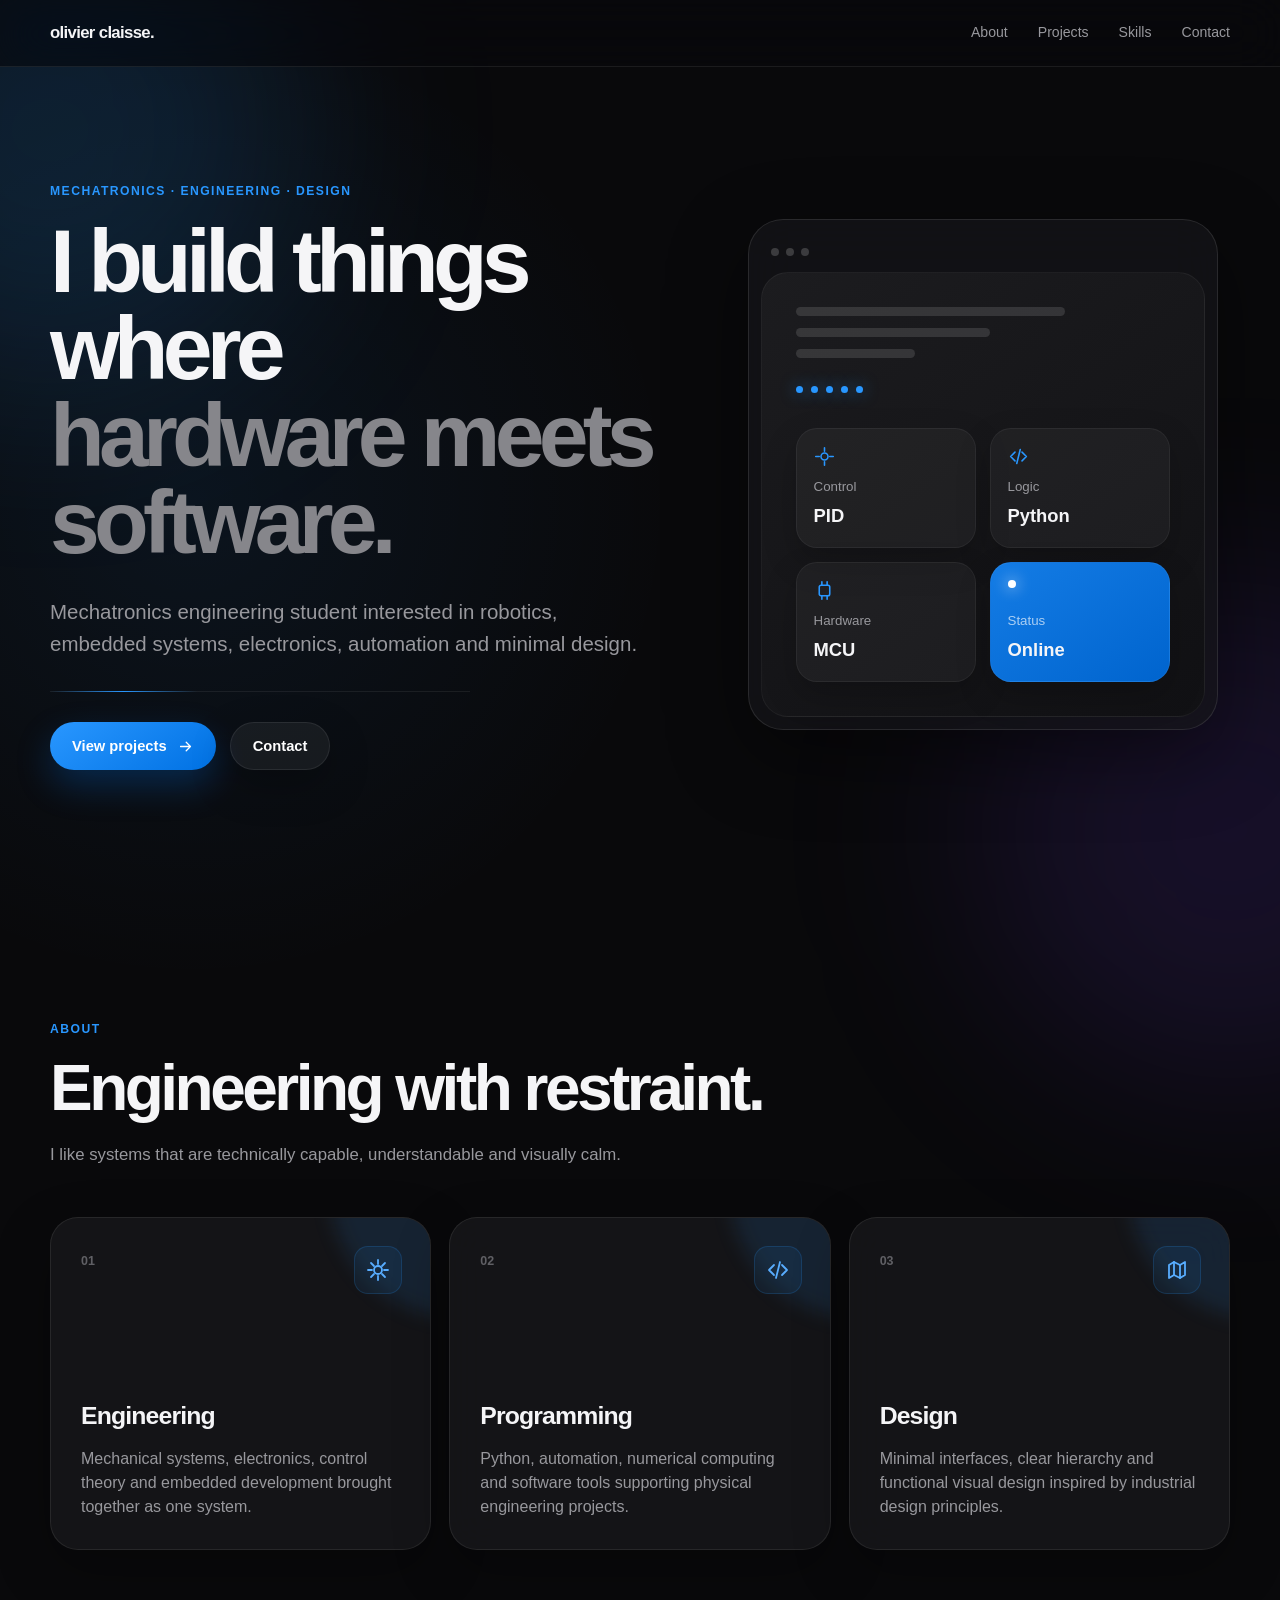
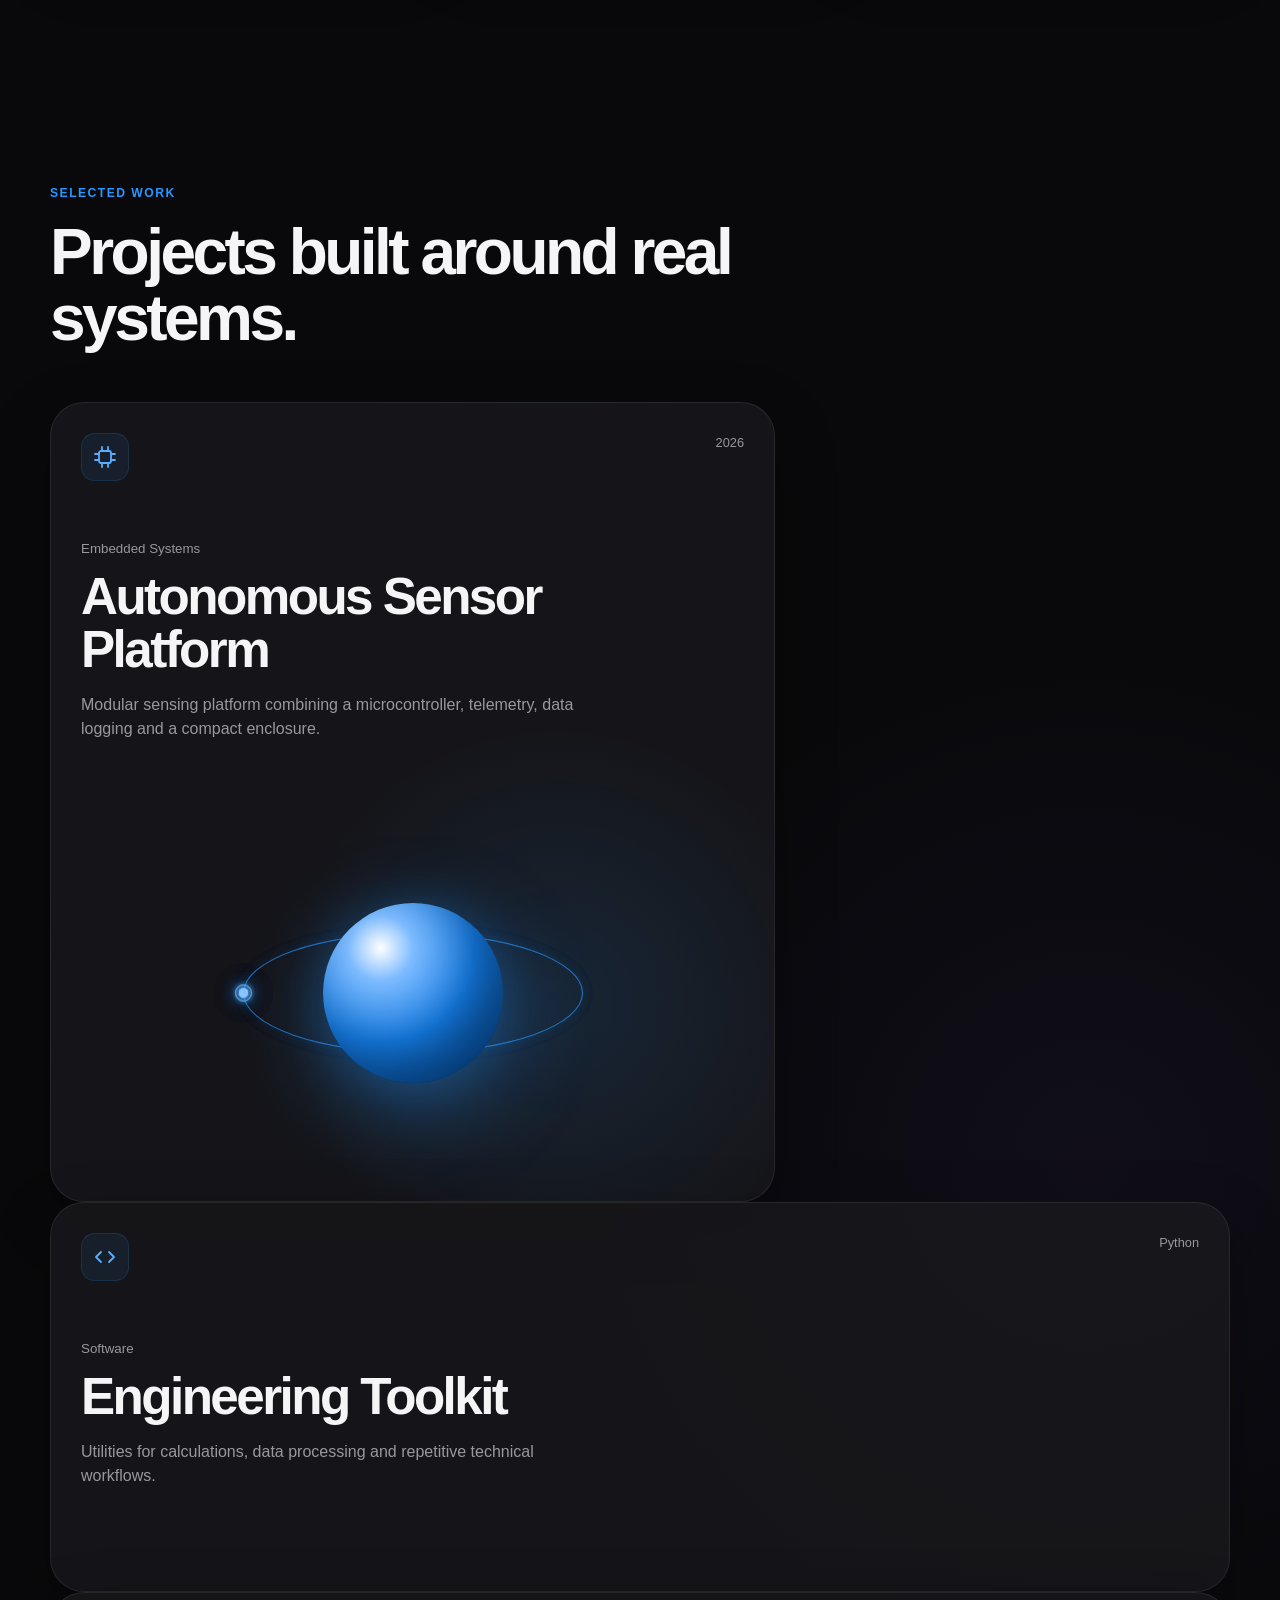
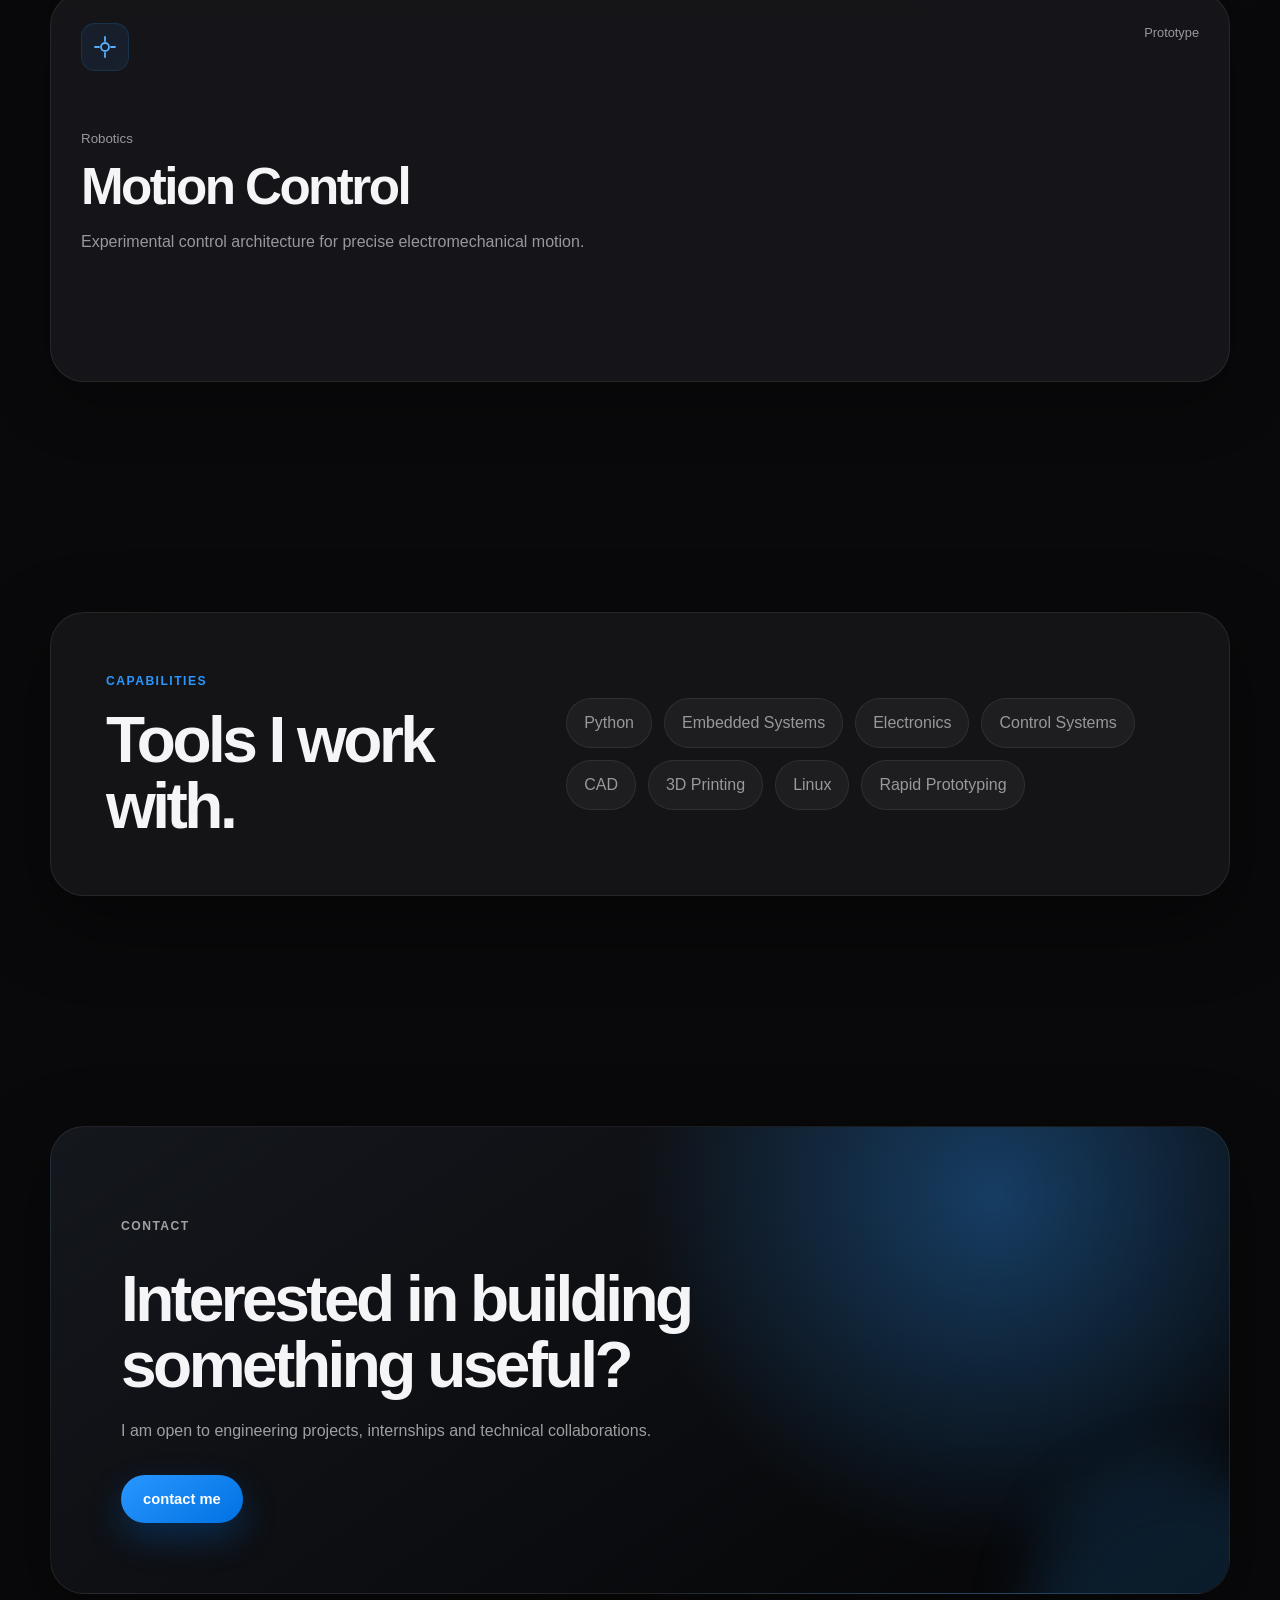
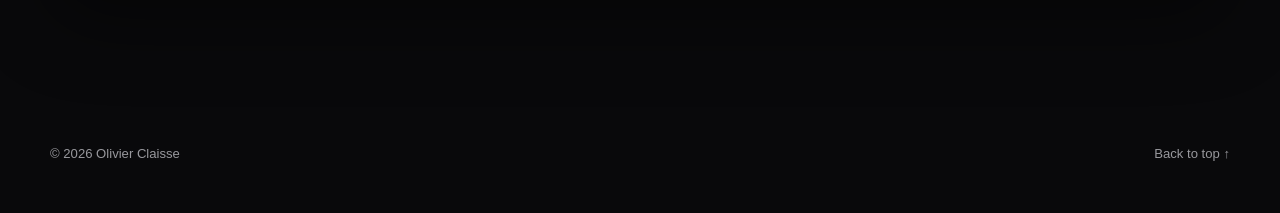
==== index.html @ c54be36e "Add additional electron orbits to index.html" ====
<!DOCTYPE html>
<html lang="en">
<head>
  <meta charset="UTF-8">
  <meta name="viewport" content="width=device-width, initial-scale=1.0">
  <meta name="description" content="Olivier's engineering portfolio">
  <title>Olivier Claisse | Robotics&Mechatronics Engineering</title>

  <link rel="stylesheet" href="styles.css">
</head>

<body>

  <!-- Background lights -->
  <div class="background-glow glow-1"></div>
  <div class="background-glow glow-2"></div>

  <!-- Navigation -->
  <header class="header">
    <nav class="nav container">

      <a href="#home" class="logo">
        olivier claisse.
      </a>

      <div class="nav-links">
        <a href="#about">About</a>
        <a href="#projects">Projects</a>
        <a href="#skills">Skills</a>
        <a href="#contact">Contact</a>
      </div>

    </nav>
  </header>


  <main>

    <!-- HERO -->
    <section class="hero container" id="home">

      <div class="hero-content">

        <p class="eyebrow">
          MECHATRONICS · ENGINEERING · DESIGN
        </p>

        <h1>
          I build things where
          <span>hardware meets software.</span>
        </h1>

        <p class="hero-description">
          Mechatronics engineering student interested in robotics,
          embedded systems, electronics, automation and minimal design.
        </p>

        <div class="flow-line">
          <span></span>
        </div>

        <div class="hero-buttons">

          <a href="#projects" class="button primary">
            View projects

            <svg viewBox="0 0 24 24">
              <path d="M5 12h14M13 6l6 6-6 6"/>
            </svg>
          </a>

          <a href="#contact" class="button secondary">
            Contact
          </a>

        </div>

      </div>


      <!-- Animated engineering display -->
      <div class="hero-visual">

        <div class="device">

          <div class="device-header">
            <span></span>
            <span></span>
            <span></span>
          </div>

          <div class="device-content">

            <div class="code-line wide"></div>
            <div class="code-line medium"></div>
            <div class="code-line small"></div>

            <div class="signal">
              <span></span>
              <span></span>
              <span></span>
              <span></span>
              <span></span>
            </div>

            <div class="device-grid">

              <div class="device-tile">

                <div class="mini-icon">
                  <svg viewBox="0 0 24 24">
                    <circle cx="12" cy="12" r="4"/>
                    <path d="M12 2v4M12 18v4M2 12h4M18 12h4"/>
                  </svg>
                </div>

                <small>Control</small>
                <strong>PID</strong>

              </div>


              <div class="device-tile">

                <div class="mini-icon">
                  <svg viewBox="0 0 24 24">
                    <path d="M8 7l-5 5 5 5M16 7l5 5-5 5M14 4l-4 16"/>
                  </svg>
                </div>

                <small>Logic</small>
                <strong>Python</strong>

              </div>


              <div class="device-tile">

                <div class="mini-icon">
                  <svg viewBox="0 0 24 24">
                    <rect x="6" y="6" width="12" height="12" rx="2"/>
                    <path d="M9 2v4M15 2v4M9 18v4M15 18v4"/>
                  </svg>
                </div>

                <small>Hardware</small>
                <strong>MCU</strong>

              </div>


              <div class="device-tile active">

                <div class="status-dot"></div>

                <small>Status</small>
                <strong>Online</strong>

              </div>

            </div>

          </div>

        </div>

      </div>

    </section>


    <!-- ABOUT -->
    <section class="section container" id="about">

      <div class="section-title reveal">

        <p class="eyebrow">
          ABOUT
        </p>

        <h2>
          Engineering with restraint.
        </h2>

        <p>
          I like systems that are technically capable,
          understandable and visually calm.
        </p>

      </div>


      <div class="about-grid">


        <article class="card reveal">

          <div class="icon">

            <svg viewBox="0 0 24 24">
              <circle cx="12" cy="12" r="4"/>
              <path d="
                M12 2v4
                M12 18v4
                M2 12h4
                M18 12h4
                M5 5l3 3
                M16 16l3 3
                M19 5l-3 3
                M8 16l-3 3
              "/>
            </svg>

          </div>

          <span class="number">01</span>

          <h3>Engineering</h3>

          <p>
            Mechanical systems, electronics, control theory and
            embedded development brought together as one system.
          </p>

        </article>


        <article class="card reveal delay-1">

          <div class="icon">

            <svg viewBox="0 0 24 24">
              <path d="M8 7l-5 5 5 5"/>
              <path d="M16 7l5 5-5 5"/>
              <path d="M14 4l-4 16"/>
            </svg>

          </div>

          <span class="number">02</span>

          <h3>Programming</h3>

          <p>
            Python, automation, numerical computing and software
            tools supporting physical engineering projects.
          </p>

        </article>


        <article class="card reveal delay-2">

          <div class="icon">

            <svg viewBox="0 0 24 24">
              <path d="M4 18V7l5-3 6 3 5-3v13l-5 3-6-3-5 3z"/>
              <path d="M9 4v13M15 7v13"/>
            </svg>

          </div>

          <span class="number">03</span>

          <h3>Design</h3>

          <p>
            Minimal interfaces, clear hierarchy and functional
            visual design inspired by industrial design principles.
          </p>

        </article>


      </div>

    </section>


    <!-- PROJECTS -->
    <section class="section container" id="projects">

      <div class="section-title reveal">

        <p class="eyebrow">
          SELECTED WORK
        </p>

        <h2>
          Projects built around real systems.
        </h2>

      </div>


      <div class="project-grid">


        <!-- Large project -->
        <article class="project project-main reveal">

          <div class="project-top">

            <div class="project-icon">

              <svg viewBox="0 0 24 24">
                <rect x="6" y="6" width="12" height="12" rx="2"/>
                <path d="
                  M9 2v4
                  M15 2v4
                  M9 18v4
                  M15 18v4
                  M2 9h4
                  M2 15h4
                  M18 9h4
                  M18 15h4
                "/>
              </svg>

            </div>

            <span>2026</span>

          </div>


          <div class="project-info">

            <small>Embedded Systems</small>

            <h3>
              Autonomous Sensor Platform
            </h3>

            <p>
              Modular sensing platform combining a microcontroller,
              telemetry, data logging and a compact enclosure.
            </p>

          </div>


          <div class="orb-container">

            <div class="electron-orbit orbit-1">
              <span class="electron electron-1"></span>
            </div>

            <div class="electron-orbit orbit-2">
              <span class="electron electron-2"></span>
            </div>

            <div class="electron-orbit orbit-3">
              <span class="electron electron-3"></span>
            </div>
          <div class="orb"></div>

</div>

</div>
        </article>


        <!-- Python project -->
        <article class="project reveal delay-1">

          <div class="project-top">

            <div class="project-icon">

              <svg viewBox="0 0 24 24">
                <path d="M8 7l-5 5 5 5"/>
                <path d="M16 7l5 5-5 5"/>
              </svg>

            </div>

            <span>Python</span>

          </div>


          <div class="project-info">

            <small>Software</small>

            <h3>
              Engineering Toolkit
            </h3>

            <p>
              Utilities for calculations, data processing
              and repetitive technical workflows.
            </p>

          </div>

        </article>


        <!-- Robotics -->
        <article class="project dark-project reveal delay-2">

          <div class="project-top">

            <div class="project-icon">

              <svg viewBox="0 0 24 24">

                <circle cx="12" cy="12" r="4"/>

                <path d="
                  M12 2v4
                  M12 18v4
                  M2 12h4
                  M18 12h4
                "/>

              </svg>

            </div>

            <span>Prototype</span>

          </div>


          <div class="project-info">

            <small>Robotics</small>

            <h3>
              Motion Control
            </h3>

            <p>
              Experimental control architecture for precise
              electromechanical motion.
            </p>

          </div>

        </article>


      </div>

    </section>


    <!-- SKILLS -->
    <section class="section container" id="skills">

      <div class="skills reveal">

        <div>

          <p class="eyebrow">
            CAPABILITIES
          </p>

          <h2>
            Tools I work with.
          </h2>

        </div>


        <div class="skill-list">

          <span>Python</span>
          <span>Embedded Systems</span>
          <span>Electronics</span>
          <span>Control Systems</span>
          <span>CAD</span>
          <span>3D Printing</span>
          <span>Linux</span>
          <span>Rapid Prototyping</span>

        </div>

      </div>

    </section>


    <!-- CONTACT -->
    <section class="section container" id="contact">

      <div class="contact reveal">

        <p class="eyebrow">
          CONTACT
        </p>

        <h2>
          Interested in building something useful?
        </h2>

        <p>
          I am open to engineering projects,
          internships and technical collaborations.
        </p>

        <a
          href="mailto:olivierclaisse@protonmail.com"
          class="button primary"
        >
          contact me
        </a>

      </div>

    </section>

  </main>


  <!-- FOOTER -->
  <footer class="footer container">

    <span>
      © 2026 Olivier Claisse
    </span>

    <a href="#home">
      Back to top ↑
    </a>

  </footer>

</body>
</html>
---- styles.css ----
/* =========================================
   VARIABLES
========================================= */

:root {

  --background: #09090b;

  --surface: rgba(28, 28, 31, 0.72);

  --surface-light: rgba(255, 255, 255, 0.055);

  --text: #f5f5f7;

  --muted: #98989d;

  --border: rgba(255, 255, 255, 0.08);

  --blue: #2997ff;

  --blue-dark: #0071e3;

  --radius: 28px;

  --shadow:
    0 25px 80px rgba(0, 0, 0, 0.45);

  --max-width: 1180px;
}


/* =========================================
   RESET
========================================= */

* {
  box-sizing: border-box;
  margin: 0;
  padding: 0;
}


html {
  scroll-behavior: smooth;
}


body {

  min-height: 100vh;

  overflow-x: hidden;

  background:

    radial-gradient(
      circle at 15% 10%,
      rgba(41, 151, 255, 0.08),
      transparent 30rem
    ),

    radial-gradient(
      circle at 85% 55%,
      rgba(132, 94, 247, 0.06),
      transparent 32rem
    ),

    var(--background);

  color: var(--text);

  font-family:
    -apple-system,
    BlinkMacSystemFont,
    "SF Pro Display",
    "SF Pro Text",
    "Helvetica Neue",
    Arial,
    sans-serif;

  line-height: 1.5;

  -webkit-font-smoothing: antialiased;
}


a {
  color: inherit;
  text-decoration: none;
}


svg {

  width: 24px;
  height: 24px;

  fill: none;

  stroke: currentColor;

  stroke-width: 1.8;

  stroke-linecap: round;

  stroke-linejoin: round;
}


.container {

  width: min(
    calc(100% - 40px),
    var(--max-width)
  );

  margin-inline: auto;
}


/* =========================================
   BACKGROUND ANIMATION
========================================= */

.background-glow {

  position: fixed;

  z-index: -1;

  width: 500px;
  height: 500px;

  border-radius: 50%;

  filter: blur(100px);

  pointer-events: none;

  animation:
    backgroundFloat
    15s
    ease-in-out
    infinite alternate;
}


.glow-1 {

  top: -120px;
  left: -200px;

  background:
    rgba(41, 151, 255, 0.15);
}


.glow-2 {

  bottom: -180px;
  right: -200px;

  background:
    rgba(120, 70, 255, 0.12);

  animation-delay: -7s;
}


@keyframes backgroundFloat {

  from {

    transform:
      translate3d(0, 0, 0)
      scale(1);

  }

  to {

    transform:
      translate3d(100px, 60px, 0)
      scale(1.15);

  }
}


/* =========================================
   NAVIGATION
========================================= */

.header {

  position: sticky;

  top: 0;

  z-index: 100;

  background:
    rgba(9, 9, 11, 0.65);

  border-bottom:
    1px solid var(--border);

  backdrop-filter:
    blur(25px)
    saturate(180%);

  -webkit-backdrop-filter:
    blur(25px)
    saturate(180%);
}


.nav {

  min-height: 66px;

  display: flex;

  align-items: center;

  justify-content: space-between;
}


.logo {

  font-weight: 700;

  letter-spacing: -0.04em;

  font-size: 1.05rem;
}


.nav-links {

  display: flex;

  gap: 30px;
}


.nav-links a {

  color: var(--muted);

  font-size: 0.88rem;

  transition:
    color 200ms ease,
    transform 200ms ease;
}


.nav-links a:hover {

  color: white;

  transform:
    translateY(-2px);
}


/* =========================================
   HERO
========================================= */

.hero {

  min-height:
    calc(100vh - 66px);

  padding-block:
    100px 120px;

  display: grid;

  grid-template-columns:
    1.1fr 0.9fr;

  align-items: center;

  gap: 80px;
}


.eyebrow {

  display: inline-block;

  color: var(--blue);

  margin-bottom: 18px;

  font-size: 0.76rem;

  font-weight: 700;

  letter-spacing: 0.12em;
}


.hero h1 {

  max-width: 790px;

  font-size:
    clamp(
      3.5rem,
      7vw,
      6.7rem
    );

  line-height: 0.97;

  letter-spacing: -0.065em;
}


.hero h1 span {

  display: block;

  color: #86868b;
}


.hero-description {

  max-width: 640px;

  margin-top: 30px;

  color: var(--muted);

  font-size:
    clamp(
      1.05rem,
      2vw,
      1.28rem
    );

  line-height: 1.6;
}


/* =========================================
   FLOW LINE
========================================= */

.flow-line {

  width:
    min(420px, 80%);

  height: 1px;

  margin-top: 30px;

  overflow: hidden;

  background:
    rgba(255, 255, 255, 0.07);
}


.flow-line span {

  display: block;

  width: 35%;

  height: 100%;

  background:

    linear-gradient(
      90deg,
      transparent,
      var(--blue),
      transparent
    );

  animation:
    flowLine
    2.5s
    ease-in-out
    infinite;
}


@keyframes flowLine {

  0% {

    transform:
      translateX(-120%);

    opacity: 0;

  }

  25% {
    opacity: 1;
  }

  75% {
    opacity: 1;
  }

  100% {

    transform:
      translateX(380%);

    opacity: 0;

  }
}


/* =========================================
   BUTTONS
========================================= */

.hero-buttons {

  display: flex;

  flex-wrap: wrap;

  gap: 14px;

  margin-top: 30px;
}


.button {

  position: relative;

  overflow: hidden;

  min-height: 48px;

  padding:
    0 22px;

  display: inline-flex;

  align-items: center;

  justify-content: center;

  gap: 10px;

  border-radius: 999px;

  font-size: 0.92rem;

  font-weight: 650;

  transition:
    transform 250ms ease,
    box-shadow 250ms ease,
    background 250ms ease;
}


.button svg {

  width: 17px;
  height: 17px;
}


.button:hover {

  transform:
    translateY(-3px);
}


.primary {

  color: white;

  background:
    linear-gradient(
      145deg,
      #2997ff,
      #0071e3
    );

  box-shadow:
    0 15px 35px
    rgba(0, 113, 227, 0.28);
}


.primary:hover {

  box-shadow:
    0 20px 50px
    rgba(0, 113, 227, 0.38);
}


.primary::after {

  content: "";

  position: absolute;

  top: -100%;
  left: -70%;

  width: 30%;
  height: 300%;

  transform:
    rotate(25deg);

  background:

    linear-gradient(
      90deg,
      transparent,
      rgba(255,255,255,0.35),
      transparent
    );

  animation:
    buttonShine
    5s
    ease-in-out
    infinite;
}


@keyframes buttonShine {

  0%,
  70% {

    left: -70%;

  }

  100% {

    left: 150%;

  }
}


.secondary {

  color: white;

  background:
    rgba(255,255,255,0.055);

  border:
    1px solid var(--border);

  box-shadow:
    0 15px 40px
    rgba(0,0,0,0.25);
}


/* =========================================
   HERO DEVICE
========================================= */

.hero-visual {

  display: flex;

  justify-content: center;
}


.device {

  width:
    min(100%, 470px);

  padding: 12px;

  border-radius: 35px;

  border:
    1px solid
    rgba(255,255,255,0.1);

  background:
    rgba(22,22,25,0.72);

  backdrop-filter:
    blur(25px);

  box-shadow:
    var(--shadow);

  animation:
    deviceFloat
    6s
    ease-in-out
    infinite;
}


@keyframes deviceFloat {

  0%,
  100% {

    transform:
      translateY(0)
      rotate(-1deg);

  }

  50% {

    transform:
      translateY(-15px)
      rotate(1deg);

  }
}


.device-header {

  height: 40px;

  display: flex;

  align-items: center;

  gap: 7px;

  padding-inline: 10px;
}


.device-header span {

  width: 8px;
  height: 8px;

  border-radius: 50%;

  background:
    rgba(255,255,255,0.18);
}


.device-content {

  min-height: 420px;

  padding: 34px;

  border-radius: 27px;

  background:

    linear-gradient(
      145deg,
      #1c1c1f,
      #111114
    );

  border:
    1px solid
    rgba(255,255,255,0.05);
}


.code-line {

  height: 9px;

  margin-bottom: 12px;

  border-radius: 999px;

  background:
    rgba(255,255,255,0.12);
}


.code-line.wide {
  width: 72%;
}


.code-line.medium {
  width: 52%;
}


.code-line.small {
  width: 32%;
}


/* =========================================
   SIGNAL
========================================= */

.signal {

  display: flex;

  gap: 8px;

  margin-top: 28px;
}


.signal span {

  width: 7px;
  height: 7px;

  border-radius: 50%;

  background: var(--blue);

  box-shadow:
    0 0 15px
    rgba(41,151,255,0.6);

  animation:
    signal
    1.7s
    ease-in-out
    infinite;
}


.signal span:nth-child(2) {
  animation-delay: 0.15s;
}


.signal span:nth-child(3) {
  animation-delay: 0.30s;
}


.signal span:nth-child(4) {
  animation-delay: 0.45s;
}


.signal span:nth-child(5) {
  animation-delay: 0.60s;
}


@keyframes signal {

  0%,
  100% {

    opacity: 0.25;

    transform:
      translateY(0)
      scale(0.7);

  }

  50% {

    opacity: 1;

    transform:
      translateY(-7px)
      scale(1);

  }
}


/* =========================================
   DEVICE GRID
========================================= */

.device-grid {

  display: grid;

  grid-template-columns:
    repeat(2, 1fr);

  gap: 14px;

  margin-top: 35px;
}


.device-tile {

  min-height: 120px;

  padding: 17px;

  display: flex;

  flex-direction: column;

  justify-content: flex-end;

  border-radius: 21px;

  border:
    1px solid
    rgba(255,255,255,0.06);

  background:
    rgba(255,255,255,0.04);

  box-shadow:
    0 14px 35px
    rgba(0,0,0,0.2);

  animation:
    tileFloat
    5s
    ease-in-out
    infinite;

  transition:
    transform 250ms ease,
    background 250ms ease;
}


.device-tile:nth-child(2) {
  animation-delay: -1.2s;
}


.device-tile:nth-child(3) {
  animation-delay: -2.4s;
}


.device-tile:nth-child(4) {
  animation-delay: -3.6s;
}


.device-tile:hover {

  transform:
    translateY(-6px);

  background:
    rgba(255,255,255,0.07);
}


@keyframes tileFloat {

  0%,
  100% {

    transform:
      translateY(0);

  }

  50% {

    transform:
      translateY(-5px);

  }
}


.device-tile small {

  color: var(--muted);

  margin-top: auto;
}


.device-tile strong {

  margin-top: 5px;

  font-size: 1.15rem;
}


.mini-icon {

  margin-bottom: auto;

  color: var(--blue);
}


.mini-icon svg {

  width: 21px;
  height: 21px;
}


.device-tile.active {

  background:

    linear-gradient(
      145deg,
      #147ce5,
      #0064ce
    );
}


.device-tile.active small {

  color:
    rgba(255,255,255,0.65);
}


.status-dot {

  width: 8px;
  height: 8px;

  margin-bottom: auto;

  border-radius: 50%;

  background: white;

  box-shadow:
    0 0 15px white;

  animation:
    pulse
    2s
    ease-in-out
    infinite;
}


@keyframes pulse {

  50% {

    transform:
      scale(1.4);

    opacity: 0.7;

  }
}


/* =========================================
   SECTIONS
========================================= */

.section {

  padding-block: 115px;
}


.section-title {

  max-width: 760px;

  margin-bottom: 50px;
}


.section-title h2,
.skills h2,
.contact h2 {

  font-size:
    clamp(
      2.4rem,
      5vw,
      4.6rem
    );

  line-height: 1.03;

  letter-spacing: -0.055em;
}


.section-title > p:last-child {

  max-width: 650px;

  margin-top: 20px;

  color: var(--muted);

  font-size: 1.05rem;
}


/* =========================================
   ABOUT CARDS
========================================= */

.about-grid {

  display: grid;

  grid-template-columns:
    repeat(3, 1fr);

  gap: 18px;
}


.card {

  position: relative;

  min-height: 320px;

  overflow: hidden;

  padding: 30px;

  border-radius: var(--radius);

  border:
    1px solid var(--border);

  background:
    rgba(26,26,29,0.7);

  backdrop-filter:
    blur(20px);

  box-shadow:
    0 20px 55px
    rgba(0,0,0,0.28);

  transition:
    transform 400ms
      cubic-bezier(.2,.7,.2,1),

    box-shadow 400ms ease,

    border 400ms ease;
}


.card::before {

  content: "";

  position: absolute;

  width: 260px;
  height: 260px;

  top: -160px;
  right: -160px;

  border-radius: 50%;

  background:
    rgba(41,151,255,0.12);

  filter:
    blur(10px);

  transition:
    transform 600ms ease;
}


.card:hover {

  transform:
    translateY(-10px);

  border-color:
    rgba(41,151,255,0.22);

  box-shadow:
    0 35px 90px
    rgba(0,0,0,0.45);
}


.card:hover::before {

  transform:
    scale(1.5)
    translate(-30px,30px);
}


.icon {

  position: absolute;

  top: 28px;
  right: 28px;

  width: 48px;
  height: 48px;

  display: grid;

  place-items: center;

  color: #58adff;

  border-radius: 14px;

  background:
    rgba(41,151,255,0.08);

  border:
    1px solid
    rgba(41,151,255,0.18);

  animation:
    iconFloat
    5s
    ease-in-out
    infinite;
}


@keyframes iconFloat {

  50% {

    transform:
      translateY(-8px)
      rotate(4deg);

  }
}


.number {

  color: #606065;

  font-size: 0.78rem;

  font-weight: 600;
}


.card h3 {

  margin-top: 125px;

  font-size: 1.55rem;

  letter-spacing: -0.035em;
}


.card p {

  margin-top: 12px;

  color: var(--muted);
}


/* =========================================
   PROJECTS
========================================= */

.project-grid {

  display: grid;

  grid-template-columns:
    1.25fr 0.75fr;

  gap: 20px;
}


.project {

  position: relative;

  min-height: 390px;

  overflow: hidden;

  padding: 30px;

  border-radius: 34px;

  border:
    1px solid var(--border);

  background:
    rgba(25,25,29,0.8);

  box-shadow:
    0 20px 60px
    rgba(0,0,0,0.28);

  transition:

    transform 420ms
      cubic-bezier(.2,.7,.2,1),

    box-shadow 420ms ease,

    border 420ms ease;
}


.project:hover {

  transform:
    translateY(-8px)
    scale(1.005);

  border-color:
    rgba(41,151,255,0.2);

  box-shadow:
    0 35px 90px
    rgba(0,0,0,0.5);
}


.project-main {

  min-height: 800px;

  grid-row: span 2;

  background:

    radial-gradient(
      circle at 70% 75%,
      rgba(41,151,255,0.13),
      transparent 35%
    ),

    rgba(25,25,29,0.8);
}


.project-top {

  display: flex;

  align-items: flex-start;

  justify-content: space-between;

  color: var(--muted);

  font-size: 0.8rem;
}


.project-icon {

  width: 48px;
  height: 48px;

  display: grid;

  place-items: center;

  color: #58adff;

  border-radius: 14px;

  background:
    rgba(41,151,255,0.08);

  border:
    1px solid
    rgba(41,151,255,0.16);
}


.project-info {

  position: relative;

  z-index: 5;

  max-width: 520px;

  margin-top: 55px;
}


.project-info small {

  color: var(--muted);
}


.project-info h3 {

  margin-top: 10px;

  font-size:
    clamp(
      2rem,
      4vw,
      3.2rem
    );

  line-height: 1.04;

  letter-spacing: -0.05em;
}


.project-info p {

  margin-top: 17px;

  color: var(--muted);
}


/* =========================================
   ORB / ELECTRON SYSTEM
========================================= */

.orb-container {
  position: absolute;

  left: 0;
  right: 0;
  bottom: 0;

  height: 52%;

  perspective: 900px;

  display: flex;
  justify-content: center;
  align-items: center;

  transform-style: preserve-3d;
}


/* Core sphere */

.orb {
  position: absolute;

  width: 180px;
  height: 180px;

  border-radius: 50%;

  z-index: 5;

  background:
    radial-gradient(
      circle at 32% 25%,
      #ffffff,
      #7dbbff 18%,
      #147ce5 52%,
      #003b80 100%
    );

  box-shadow:
    0 25px 90px rgba(41, 151, 255, 0.4),
    0 0 50px rgba(41, 151, 255, 0.18),
    inset -25px -30px 50px rgba(0, 0, 0, 0.3);

  animation:
    orb-float 4s ease-in-out infinite;
}


@keyframes orb-float {

  0%,
  100% {
    transform:
      translateY(0)
      scale(1);
  }

  50% {
    transform:
      translateY(-8px)
      scale(1.025);
  }

}


/* Electron rings */

.electron-orbit {
  position: absolute;

  width: 340px;
  height: 120px;

  border-radius: 50%;

  border:
    1px solid rgba(41, 151, 255, 0.32);

  transform-style: preserve-3d;

  box-shadow:
    0 0 18px rgba(41, 151, 255, 0.04);
}


/* Ring 1 */

.orbit-a {
  animation:
    orbit-a 7s linear infinite;
}


@keyframes orbit-a {

  from {
    transform:
      rotateX(68deg)
      rotateZ(0deg);
  }

  to {
    transform:
      rotateX(68deg)
      rotateZ(360deg);
  }

}


/* Ring 2 */

.orbit-b {
  animation:
    orbit-b 9s linear infinite reverse;
}


@keyframes orbit-b {

  from {
    transform:
      rotateY(65deg)
      rotateZ(40deg)
      rotateX(0deg);
  }

  to {
    transform:
      rotateY(65deg)
      rotateZ(40deg)
      rotateX(360deg);
  }

}


/* Ring 3 */

.orbit-c {
  animation:
    orbit-c 11s linear infinite;
}


@keyframes orbit-c {

  from {
    transform:
      rotateY(-65deg)
      rotateZ(-35deg)
      rotateX(0deg);
  }

  to {
    transform:
      rotateY(-65deg)
      rotateZ(-35deg)
      rotateX(360deg);
  }

}


/* Electron particles */

.electron {
  position: absolute;

  top: 50%;
  left: -5px;

  width: 9px;
  height: 9px;

  border-radius: 50%;

  background: #8bc5ff;

  box-shadow:
    0 0 8px rgba(100, 180, 255, 1),
    0 0 18px rgba(41, 151, 255, 0.7),
    0 0 30px rgba(41, 151, 255, 0.35);

  transform:
    translateY(-50%);
}


/* Make electrons subtly pulse */

.electron::after {
  content: "";

  position: absolute;

  inset: -4px;

  border-radius: 50%;

  border:
    1px solid rgba(120, 195, 255, 0.4);

  animation:
    electron-pulse 1.7s ease-in-out infinite;
}


@keyframes electron-pulse {

  0%,
  100% {
    transform: scale(0.7);
    opacity: 0;
  }

  50% {
    transform: scale(1.5);
    opacity: 1;
  }

}


/* =========================================
   SKILLS
========================================= */

.skills {

  display: grid;

  grid-template-columns:
    0.8fr 1.2fr;

  gap: 55px;

  padding: 55px;

  border-radius: 34px;

  border:
    1px solid var(--border);

  background:
    rgba(25,25,29,0.72);

  backdrop-filter:
    blur(25px);

  box-shadow:
    var(--shadow);
}


.skill-list {

  display: flex;

  flex-wrap: wrap;

  align-content: center;

  gap: 12px;
}


.skill-list span {

  padding:
    12px 17px;

  border-radius: 999px;

  color: var(--muted);

  background:
    rgba(255,255,255,0.045);

  border:
    1px solid var(--border);

  transition:

    transform 250ms ease,

    color 250ms ease,

    background 250ms ease,

    box-shadow 250ms ease;
}


.skill-list span:hover {

  color: white;

  transform:
    translateY(-4px);

  background:
    rgba(41,151,255,0.07);

  box-shadow:
    0 12px 30px
    rgba(0,0,0,0.3);
}


/* =========================================
   CONTACT
========================================= */

.contact {

  position: relative;

  overflow: hidden;

  padding: 70px;

  border-radius: 34px;

  background:

    radial-gradient(
      circle at 80% 15%,
      rgba(41,151,255,0.35),
      transparent 35%
    ),

    linear-gradient(
      145deg,
      #14171d,
      #050506
    );

  border:
    1px solid var(--border);

  box-shadow:
    var(--shadow);
}


.contact::after {

  content: "";

  position: absolute;

  width: 300px;
  height: 300px;

  right: -100px;
  bottom: -170px;

  border-radius: 50%;

  background:
    rgba(41,151,255,0.15);

  filter:
    blur(30px);

  animation:
    contactGlow
    7s
    ease-in-out
    infinite;
}


@keyframes contactGlow {

  50% {

    transform:
      translate(-80px,-40px)
      scale(1.3);

  }
}


.contact h2 {

  position: relative;

  z-index: 2;

  max-width: 800px;
}


.contact p {

  position: relative;

  z-index: 2;

  max-width: 620px;

  margin:
    20px 0 32px;

  color:
    rgba(255,255,255,0.6);
}


.contact .button {

  position: relative;

  z-index: 3;
}


/* =========================================
   FOOTER
========================================= */

.footer {

  padding:
    35px 0 50px;

  display: flex;

  justify-content: space-between;

  color: var(--muted);

  font-size: 0.82rem;
}


.footer a {

  transition:
    color 200ms ease;
}


.footer a:hover {

  color: white;
}


/* =========================================
   SCROLL ANIMATIONS
========================================= */

.reveal {

  animation:
    entryAnimation
    800ms
    cubic-bezier(.2,.7,.2,1)
    both;
}


.delay-1 {
  animation-delay: 120ms;
}


.delay-2 {
  animation-delay: 240ms;
}


@keyframes entryAnimation {

  from {

    opacity: 0;

    transform:
      translateY(35px)
      scale(0.985);

  }

  to {

    opacity: 1;

    transform:
      translateY(0)
      scale(1);

  }
}


/*
  Modern browsers animate each section
  when it enters the viewport.
*/

@supports (animation-timeline: view()) {

  .section .reveal {

    animation-name:
      scrollReveal;

    animation-duration:
      1ms;

    animation-fill-mode:
      both;

    animation-timeline:
      view();

    animation-range:
      entry 5%
      cover 32%;

  }


  @keyframes scrollReveal {

    from {

      opacity: 0;

      transform:
        translateY(50px)
        scale(0.98);

      filter:
        blur(8px);

    }

    to {

      opacity: 1;

      transform:
        translateY(0)
        scale(1);

      filter:
        blur(0);

    }
  }
}


/* =========================================
   RESPONSIVE
========================================= */

@media (max-width: 900px) {

  .hero {

    grid-template-columns: 1fr;

    min-height: auto;

    gap: 80px;
  }


  .hero-visual {

    justify-content: flex-start;
  }


  .about-grid {

    grid-template-columns: 1fr;
  }


  .card {

    min-height: 250px;
  }


  .card h3 {

    margin-top: 75px;
  }


  .project-grid {

    grid-template-columns: 1fr;
  }


  .project-main {

    grid-row: auto;

    min-height: 680px;
  }


  .skills {

    grid-template-columns: 1fr;
  }

}


/* =========================================
   MOBILE
========================================= */

@media (max-width: 640px) {

  .container {

    width:
      calc(100% - 28px);
  }


  .nav-links {

    gap: 16px;
  }


  .nav-links a {

    font-size: 0.78rem;
  }


  .nav-links a:nth-child(2),
  .nav-links a:nth-child(3) {

    display: none;
  }


  .hero {

    padding-block:
      75px 90px;
  }


  .hero h1 {

    font-size:
      clamp(
        3rem,
        16vw,
        4.8rem
      );
  }


  .device-content {

    padding: 24px;

    min-height: 360px;
  }


  .device-tile {

    min-height: 100px;

    padding: 14px;
  }


  .section {

    padding-block:
      80px;
  }


  .card,
  .project {

    padding: 24px;
  }


  .project-main {

    min-height: 620px;
  }


  .orb {

    width: 150px;
    height: 150px;
  }


  .orbit-1 {

    width: 260px;
  }


  .orbit-2 {

    width: 220px;
  }


  .skills {

    padding: 30px;
  }


  .contact {

    padding:
      45px 28px;
  }


  .footer {

    flex-direction: column;

    gap: 10px;
  }

}


/* =========================================
   REDUCED MOTION ACCESSIBILITY
========================================= */

@media (prefers-reduced-motion: reduce) {

  * {

    scroll-behavior: auto !important;

    animation-duration:
      0.001ms !important;

    animation-iteration-count:
      1 !important;

    transition-duration:
      0.001ms !important;
  }

}
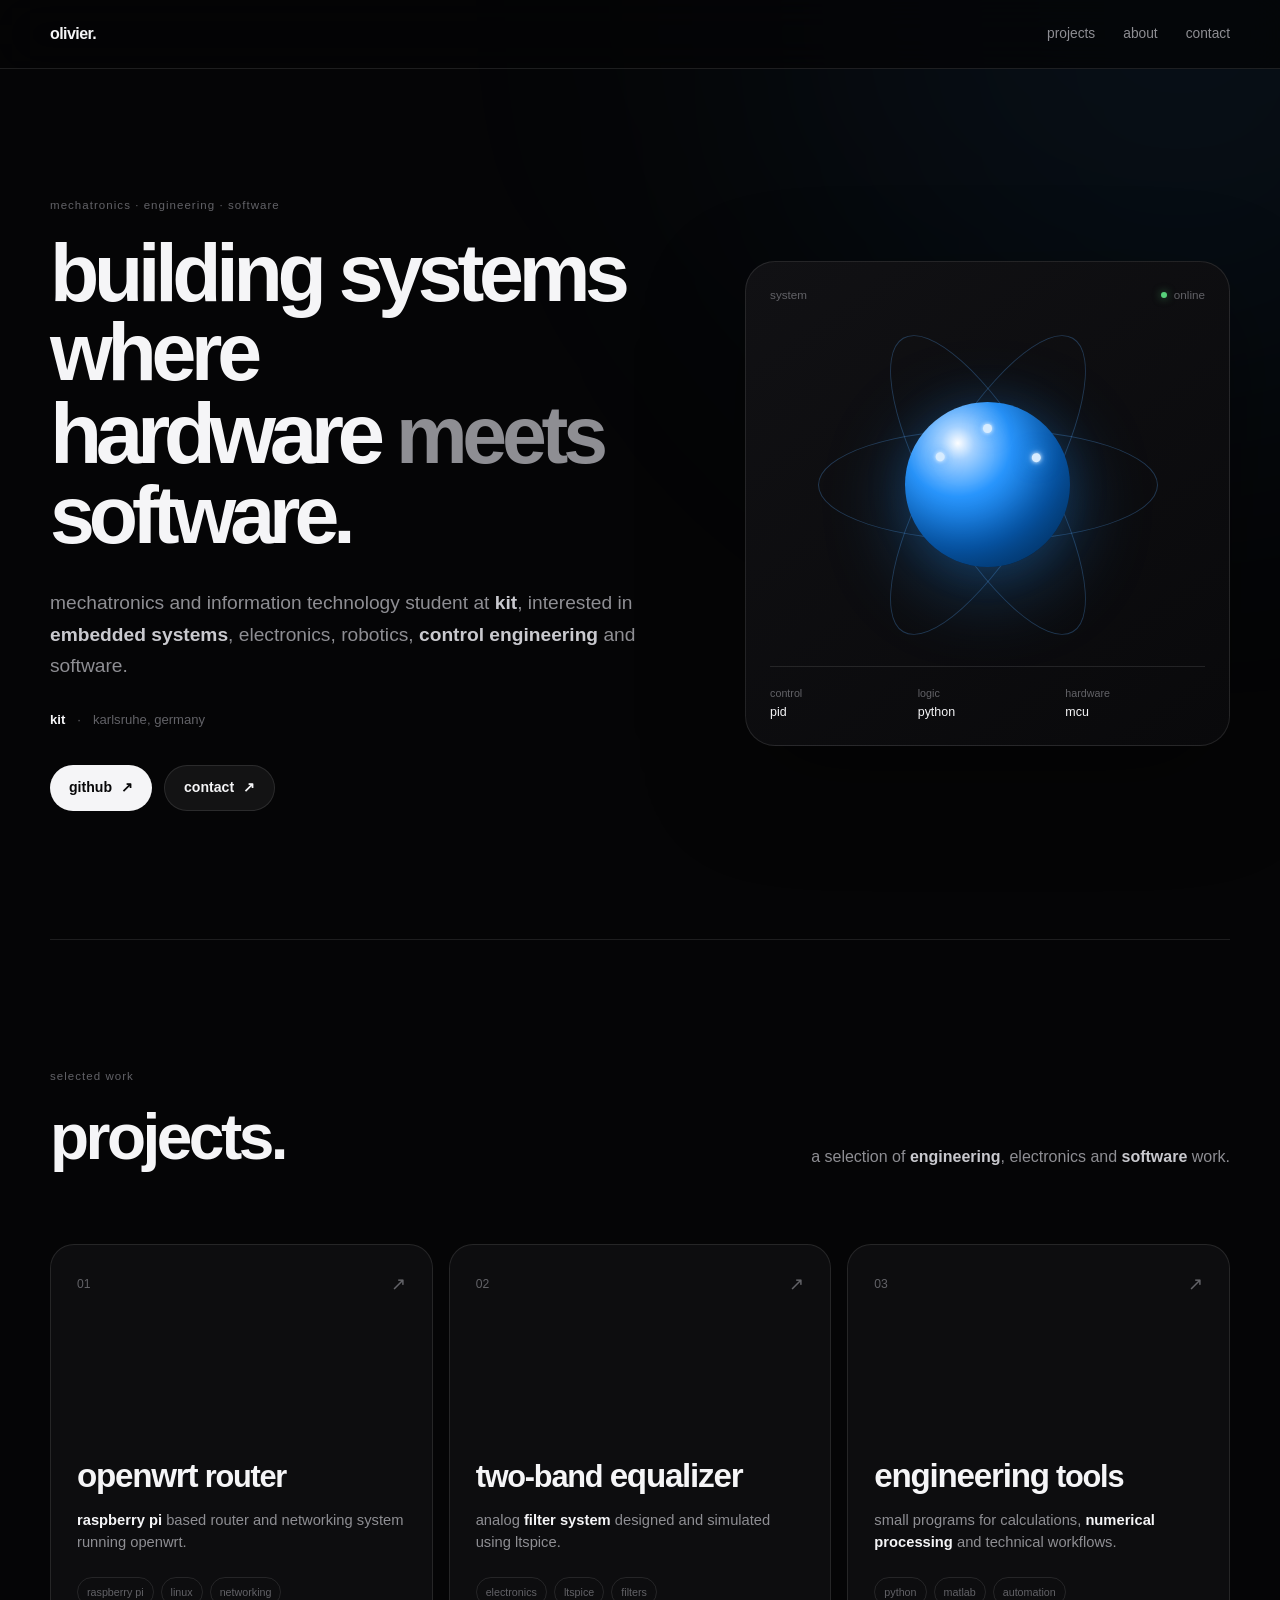
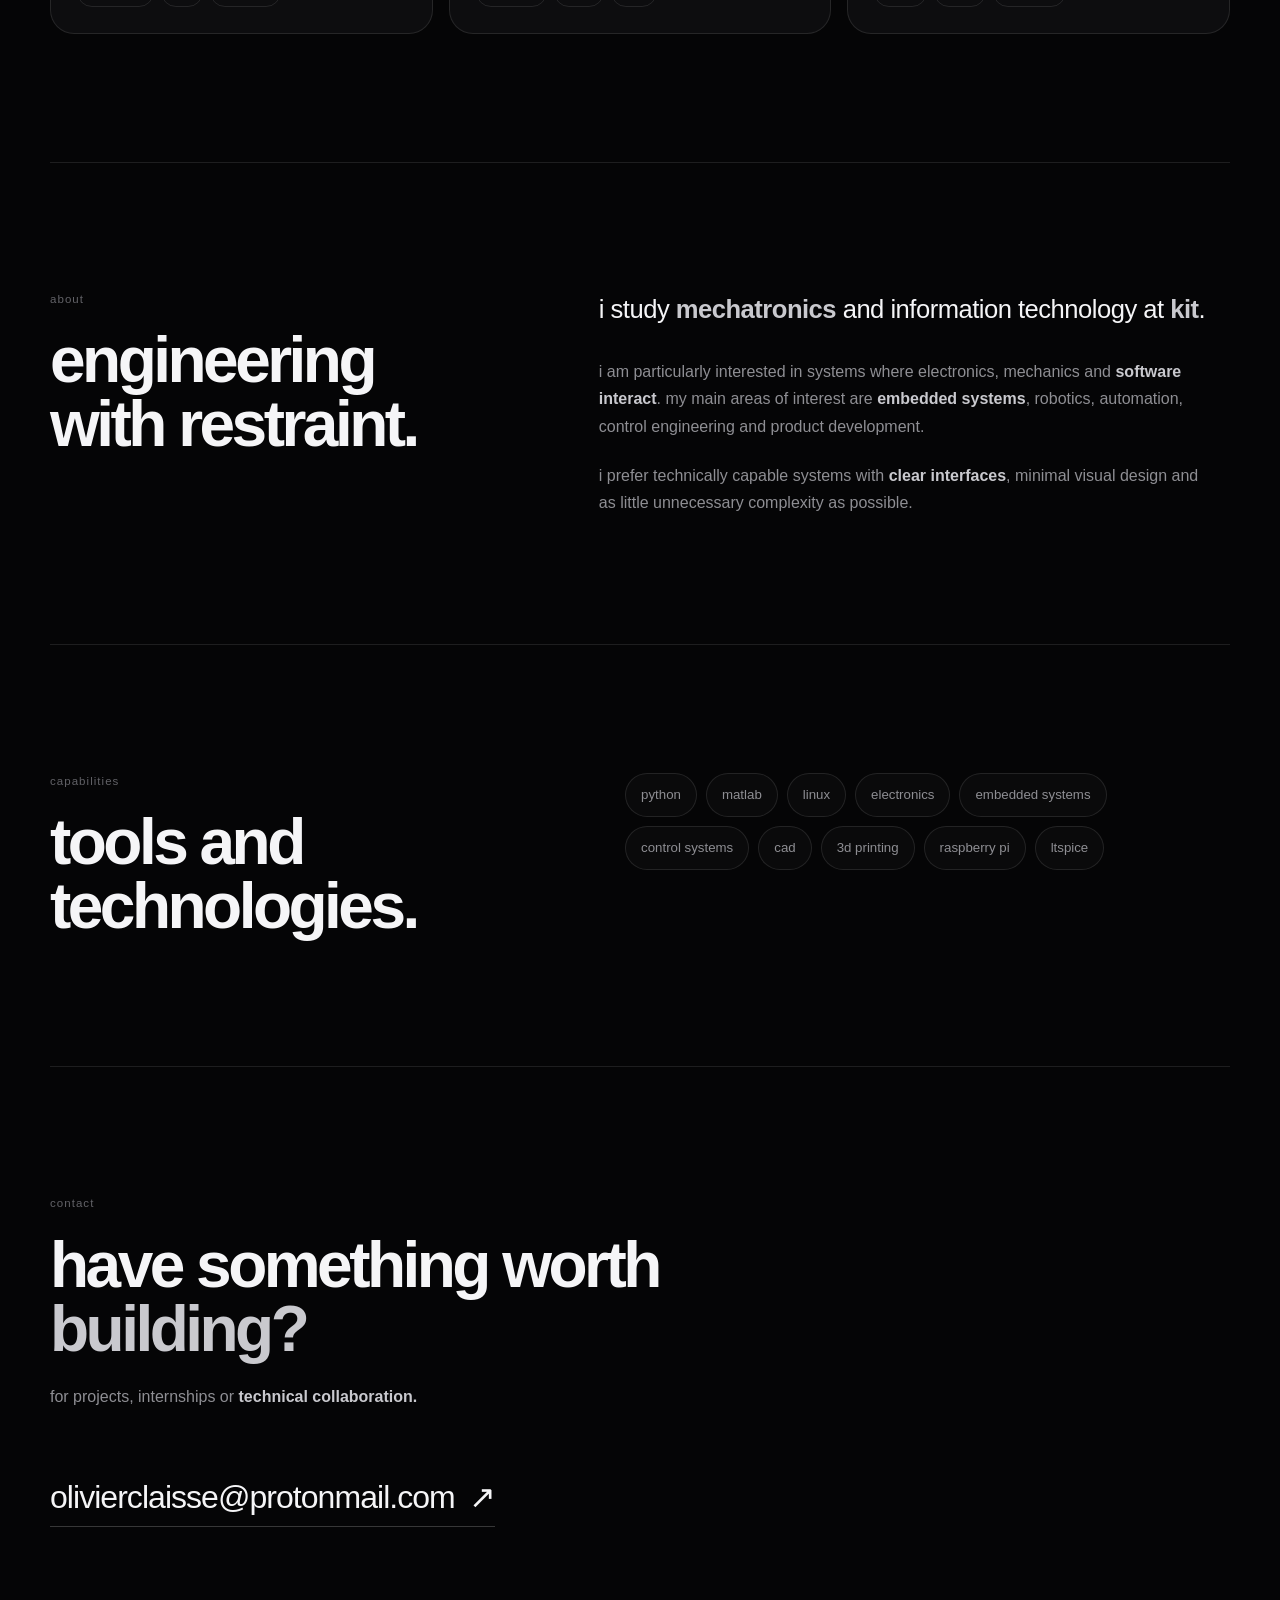
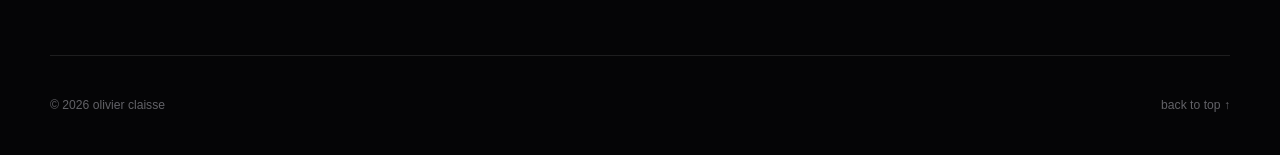
==== commit 61acfe1d: "Add files via upload" ====
--- a/index.html
+++ b/index.html
@@ -3,531 +3,277 @@
 <head>
   <meta charset="UTF-8">
   <meta name="viewport" content="width=device-width, initial-scale=1.0">
-  <meta name="description" content="Olivier's engineering portfolio">
-  <title>Olivier Claisse | Robotics&Mechatronics Engineering</title>
-
+  <meta name="description" content="olivier claisse, mechatronics engineering student at kit.">
+  <title>olivier claisse</title>
   <link rel="stylesheet" href="styles.css">
 </head>
 
 <body>
-
-  <!-- Background lights -->
-  <div class="background-glow glow-1"></div>
-  <div class="background-glow glow-2"></div>
-
-  <!-- Navigation -->
+  <div class="background-light" aria-hidden="true"></div>
+
   <header class="header">
     <nav class="nav container">
-
-      <a href="#home" class="logo">
-        olivier claisse.
-      </a>
+      <a href="#home" class="logo">olivier.</a>
 
       <div class="nav-links">
-        <a href="#about">About</a>
-        <a href="#projects">Projects</a>
-        <a href="#skills">Skills</a>
-        <a href="#contact">Contact</a>
-      </div>
-
+        <a href="#projects">projects</a>
+        <a href="#about">about</a>
+        <a href="#contact">contact</a>
+      </div>
     </nav>
   </header>
 
-
   <main>
-
-    <!-- HERO -->
     <section class="hero container" id="home">
-
-      <div class="hero-content">
-
-        <p class="eyebrow">
-          MECHATRONICS · ENGINEERING · DESIGN
+      <div class="hero-text">
+        <p class="eyebrow">mechatronics · engineering · software</p>
+
+        <h1>
+          building systems where
+          <span><strong>hardware</strong> meets <strong>software.</strong></span>
+        </h1>
+
+        <p class="hero-description">
+          mechatronics and information technology student at <strong>kit</strong>,
+          interested in <strong>embedded systems</strong>, electronics, robotics,
+          <strong>control engineering</strong> and software.
         </p>
 
-        <h1>
-          I build things where
-          <span>hardware meets software.</span>
-        </h1>
-
-        <p class="hero-description">
-          Mechatronics engineering student interested in robotics,
-          embedded systems, electronics, automation and minimal design.
+        <div class="hero-meta">
+          <span><strong>kit</strong></span>
+          <span>karlsruhe, germany</span>
+        </div>
+
+        <div class="hero-links">
+          <a
+            href="https://github.com/olivier-cls"
+            target="_blank"
+            rel="noreferrer"
+            class="link-button"
+          >
+            GitHub <span>↗</span>
+          </a>
+
+          <a
+            href="mailto:olivierclaisse@protonmail.com"
+            class="link-button secondary"
+          >
+            Contact <span>↗</span>
+          </a>
+        </div>
+      </div>
+
+      <div class="hero-visual">
+        <div class="visual-panel">
+          <div class="visual-label">
+            <span>system</span>
+            <span class="online"><i></i>online</span>
+          </div>
+
+          <div class="atom">
+            <div class="orbit orbit-1"></div>
+            <div class="orbit orbit-2"></div>
+            <div class="orbit orbit-3"></div>
+
+            <div class="electron-track track-1">
+              <span class="electron electron-1"></span>
+            </div>
+
+            <div class="electron-track track-2">
+              <span class="electron electron-2"></span>
+            </div>
+
+            <div class="electron-track track-3">
+              <span class="electron electron-3"></span>
+            </div>
+
+            <div class="nucleus"></div>
+          </div>
+
+          <div class="visual-footer">
+            <div>
+              <span>control</span>
+              <strong>pid</strong>
+            </div>
+
+            <div>
+              <span>logic</span>
+              <strong>python</strong>
+            </div>
+
+            <div>
+              <span>hardware</span>
+              <strong>mcu</strong>
+            </div>
+          </div>
+        </div>
+      </div>
+    </section>
+
+    <section class="section container" id="projects">
+      <div class="section-heading">
+        <div>
+          <p class="eyebrow">selected work</p>
+          <h2><strong>projects.</strong></h2>
+        </div>
+
+        <p class="section-description">
+          a selection of <strong>engineering</strong>, electronics and <strong>software</strong> work.
         </p>
-
-        <div class="flow-line">
-          <span></span>
-        </div>
-
-        <div class="hero-buttons">
-
-          <a href="#projects" class="button primary">
-            View projects
-
-            <svg viewBox="0 0 24 24">
-              <path d="M5 12h14M13 6l6 6-6 6"/>
-            </svg>
-          </a>
-
-          <a href="#contact" class="button secondary">
-            Contact
-          </a>
-
-        </div>
-
-      </div>
-
-
-      <!-- Animated engineering display -->
-      <div class="hero-visual">
-
-        <div class="device">
-
-          <div class="device-header">
-            <span></span>
-            <span></span>
-            <span></span>
-          </div>
-
-          <div class="device-content">
-
-            <div class="code-line wide"></div>
-            <div class="code-line medium"></div>
-            <div class="code-line small"></div>
-
-            <div class="signal">
-              <span></span>
-              <span></span>
-              <span></span>
-              <span></span>
-              <span></span>
-            </div>
-
-            <div class="device-grid">
-
-              <div class="device-tile">
-
-                <div class="mini-icon">
-                  <svg viewBox="0 0 24 24">
-                    <circle cx="12" cy="12" r="4"/>
-                    <path d="M12 2v4M12 18v4M2 12h4M18 12h4"/>
-                  </svg>
-                </div>
-
-                <small>Control</small>
-                <strong>PID</strong>
-
-              </div>
-
-
-              <div class="device-tile">
-
-                <div class="mini-icon">
-                  <svg viewBox="0 0 24 24">
-                    <path d="M8 7l-5 5 5 5M16 7l5 5-5 5M14 4l-4 16"/>
-                  </svg>
-                </div>
-
-                <small>Logic</small>
-                <strong>Python</strong>
-
-              </div>
-
-
-              <div class="device-tile">
-
-                <div class="mini-icon">
-                  <svg viewBox="0 0 24 24">
-                    <rect x="6" y="6" width="12" height="12" rx="2"/>
-                    <path d="M9 2v4M15 2v4M9 18v4M15 18v4"/>
-                  </svg>
-                </div>
-
-                <small>Hardware</small>
-                <strong>MCU</strong>
-
-              </div>
-
-
-              <div class="device-tile active">
-
-                <div class="status-dot"></div>
-
-                <small>Status</small>
-                <strong>Online</strong>
-
-              </div>
-
-            </div>
-
-          </div>
-
-        </div>
-
-      </div>
-
-    </section>
-
-
-    <!-- ABOUT -->
+      </div>
+
+      <div class="project-grid">
+        <article class="project" tabindex="0">
+          <div class="project-slideshow" aria-hidden="true">
+            <img class="project-slide slide-1" src="images/openwrt-1.svg" alt="">
+            <img class="project-slide slide-2" src="images/openwrt-2.svg" alt="">
+            <img class="project-slide slide-3" src="images/openwrt-3.svg" alt="">
+            <div class="project-slide-shade"></div>
+            <span class="project-slide-index">01 / 03</span>
+          </div>
+
+          <div class="project-top">
+            <span class="project-number">01</span>
+            <span class="project-arrow">↗</span>
+          </div>
+
+          <div class="project-content">
+            <h3><strong>openwrt</strong> router</h3>
+            <p><strong>raspberry pi</strong> based router and networking system running openwrt.</p>
+
+            <div class="project-tags">
+              <span>raspberry pi</span>
+              <span>linux</span>
+              <span>networking</span>
+            </div>
+          </div>
+        </article>
+
+        <article class="project" tabindex="0">
+          <div class="project-slideshow" aria-hidden="true">
+            <img class="project-slide slide-1" src="images/equalizer-1.svg" alt="">
+            <img class="project-slide slide-2" src="images/equalizer-2.svg" alt="">
+            <img class="project-slide slide-3" src="images/equalizer-3.svg" alt="">
+            <div class="project-slide-shade"></div>
+            <span class="project-slide-index">01 / 03</span>
+          </div>
+
+          <div class="project-top">
+            <span class="project-number">02</span>
+            <span class="project-arrow">↗</span>
+          </div>
+
+          <div class="project-content">
+            <h3>two-band <strong>equalizer</strong></h3>
+            <p>analog <strong>filter system</strong> designed and simulated using ltspice.</p>
+
+            <div class="project-tags">
+              <span>electronics</span>
+              <span>ltspice</span>
+              <span>filters</span>
+            </div>
+          </div>
+        </article>
+
+        <article class="project" tabindex="0">
+          <div class="project-slideshow" aria-hidden="true">
+            <img class="project-slide slide-1" src="images/tools-1.svg" alt="">
+            <img class="project-slide slide-2" src="images/tools-2.svg" alt="">
+            <img class="project-slide slide-3" src="images/tools-3.svg" alt="">
+            <div class="project-slide-shade"></div>
+            <span class="project-slide-index">01 / 03</span>
+          </div>
+
+          <div class="project-top">
+            <span class="project-number">03</span>
+            <span class="project-arrow">↗</span>
+          </div>
+
+          <div class="project-content">
+            <h3><strong>engineering</strong> tools</h3>
+            <p>small programs for calculations, <strong>numerical processing</strong> and technical workflows.</p>
+
+            <div class="project-tags">
+              <span>python</span>
+              <span>matlab</span>
+              <span>automation</span>
+            </div>
+          </div>
+        </article>
+      </div>
+    </section>
+
     <section class="section container" id="about">
-
-      <div class="section-title reveal">
-
-        <p class="eyebrow">
-          ABOUT
-        </p>
-
-        <h2>
-          Engineering with restraint.
-        </h2>
-
-        <p>
-          I like systems that are technically capable,
-          understandable and visually calm.
-        </p>
-
-      </div>
-
-
-      <div class="about-grid">
-
-
-        <article class="card reveal">
-
-          <div class="icon">
-
-            <svg viewBox="0 0 24 24">
-              <circle cx="12" cy="12" r="4"/>
-              <path d="
-                M12 2v4
-                M12 18v4
-                M2 12h4
-                M18 12h4
-                M5 5l3 3
-                M16 16l3 3
-                M19 5l-3 3
-                M8 16l-3 3
-              "/>
-            </svg>
-
-          </div>
-
-          <span class="number">01</span>
-
-          <h3>Engineering</h3>
+      <div class="about">
+        <div class="about-title">
+          <p class="eyebrow">about</p>
+          <h2><strong>engineering</strong> with restraint.</h2>
+        </div>
+
+        <div class="about-content">
+          <p class="about-large">
+            i study <strong>mechatronics</strong> and information technology at <strong>kit</strong>.
+          </p>
 
           <p>
-            Mechanical systems, electronics, control theory and
-            embedded development brought together as one system.
+            i am particularly interested in systems where electronics,
+            mechanics and <strong>software interact</strong>. my main areas of interest
+            are <strong>embedded systems</strong>, robotics, automation, control
+            engineering and product development.
           </p>
 
-        </article>
-
-
-        <article class="card reveal delay-1">
-
-          <div class="icon">
-
-            <svg viewBox="0 0 24 24">
-              <path d="M8 7l-5 5 5 5"/>
-              <path d="M16 7l5 5-5 5"/>
-              <path d="M14 4l-4 16"/>
-            </svg>
-
-          </div>
-
-          <span class="number">02</span>
-
-          <h3>Programming</h3>
-
           <p>
-            Python, automation, numerical computing and software
-            tools supporting physical engineering projects.
+            i prefer technically capable systems with <strong>clear interfaces</strong>,
+            minimal visual design and as little unnecessary complexity
+            as possible.
           </p>
-
-        </article>
-
-
-        <article class="card reveal delay-2">
-
-          <div class="icon">
-
-            <svg viewBox="0 0 24 24">
-              <path d="M4 18V7l5-3 6 3 5-3v13l-5 3-6-3-5 3z"/>
-              <path d="M9 4v13M15 7v13"/>
-            </svg>
-
-          </div>
-
-          <span class="number">03</span>
-
-          <h3>Design</h3>
-
-          <p>
-            Minimal interfaces, clear hierarchy and functional
-            visual design inspired by industrial design principles.
-          </p>
-
-        </article>
-
-
-      </div>
-
-    </section>
-
-
-    <!-- PROJECTS -->
-    <section class="section container" id="projects">
-
-      <div class="section-title reveal">
-
-        <p class="eyebrow">
-          SELECTED WORK
-        </p>
-
-        <h2>
-          Projects built around real systems.
-        </h2>
-
-      </div>
-
-
-      <div class="project-grid">
-
-
-        <!-- Large project -->
-        <article class="project project-main reveal">
-
-          <div class="project-top">
-
-            <div class="project-icon">
-
-              <svg viewBox="0 0 24 24">
-                <rect x="6" y="6" width="12" height="12" rx="2"/>
-                <path d="
-                  M9 2v4
-                  M15 2v4
-                  M9 18v4
-                  M15 18v4
-                  M2 9h4
-                  M2 15h4
-                  M18 9h4
-                  M18 15h4
-                "/>
-              </svg>
-
-            </div>
-
-            <span>2026</span>
-
-          </div>
-
-
-          <div class="project-info">
-
-            <small>Embedded Systems</small>
-
-            <h3>
-              Autonomous Sensor Platform
-            </h3>
-
-            <p>
-              Modular sensing platform combining a microcontroller,
-              telemetry, data logging and a compact enclosure.
-            </p>
-
-          </div>
-
-
-          <div class="orb-container">
-
-            <div class="electron-orbit orbit-1">
-              <span class="electron electron-1"></span>
-            </div>
-
-            <div class="electron-orbit orbit-2">
-              <span class="electron electron-2"></span>
-            </div>
-
-            <div class="electron-orbit orbit-3">
-              <span class="electron electron-3"></span>
-            </div>
-          <div class="orb"></div>
-
-</div>
-
-</div>
-        </article>
-
-
-        <!-- Python project -->
-        <article class="project reveal delay-1">
-
-          <div class="project-top">
-
-            <div class="project-icon">
-
-              <svg viewBox="0 0 24 24">
-                <path d="M8 7l-5 5 5 5"/>
-                <path d="M16 7l5 5-5 5"/>
-              </svg>
-
-            </div>
-
-            <span>Python</span>
-
-          </div>
-
-
-          <div class="project-info">
-
-            <small>Software</small>
-
-            <h3>
-              Engineering Toolkit
-            </h3>
-
-            <p>
-              Utilities for calculations, data processing
-              and repetitive technical workflows.
-            </p>
-
-          </div>
-
-        </article>
-
-
-        <!-- Robotics -->
-        <article class="project dark-project reveal delay-2">
-
-          <div class="project-top">
-
-            <div class="project-icon">
-
-              <svg viewBox="0 0 24 24">
-
-                <circle cx="12" cy="12" r="4"/>
-
-                <path d="
-                  M12 2v4
-                  M12 18v4
-                  M2 12h4
-                  M18 12h4
-                "/>
-
-              </svg>
-
-            </div>
-
-            <span>Prototype</span>
-
-          </div>
-
-
-          <div class="project-info">
-
-            <small>Robotics</small>
-
-            <h3>
-              Motion Control
-            </h3>
-
-            <p>
-              Experimental control architecture for precise
-              electromechanical motion.
-            </p>
-
-          </div>
-
-        </article>
-
-
-      </div>
-
-    </section>
-
-
-    <!-- SKILLS -->
-    <section class="section container" id="skills">
-
-      <div class="skills reveal">
-
+        </div>
+      </div>
+    </section>
+
+    <section class="section container">
+      <div class="skills-layout">
         <div>
-
-          <p class="eyebrow">
-            CAPABILITIES
-          </p>
-
-          <h2>
-            Tools I work with.
-          </h2>
-
-        </div>
-
-
-        <div class="skill-list">
-
-          <span>Python</span>
-          <span>Embedded Systems</span>
-          <span>Electronics</span>
-          <span>Control Systems</span>
-          <span>CAD</span>
-          <span>3D Printing</span>
-          <span>Linux</span>
-          <span>Rapid Prototyping</span>
-
-        </div>
-
-      </div>
-
-    </section>
-
-
-    <!-- CONTACT -->
+          <p class="eyebrow">capabilities</p>
+          <h2>tools and <strong>technologies.</strong></h2>
+        </div>
+
+        <div class="skills">
+          <span>python</span>
+          <span>matlab</span>
+          <span>linux</span>
+          <span>electronics</span>
+          <span>embedded systems</span>
+          <span>control systems</span>
+          <span>cad</span>
+          <span>3d printing</span>
+          <span>raspberry pi</span>
+          <span>ltspice</span>
+        </div>
+      </div>
+    </section>
+
     <section class="section container" id="contact">
-
-      <div class="contact reveal">
-
-        <p class="eyebrow">
-          CONTACT
-        </p>
-
-        <h2>
-          Interested in building something useful?
-        </h2>
-
-        <p>
-          I am open to engineering projects,
-          internships and technical collaborations.
-        </p>
+      <div class="contact">
+        <p class="eyebrow">contact</p>
+
+        <h2>have something worth <strong>building?</strong></h2>
+
+        <p>for projects, internships or <strong>technical collaboration.</strong></p>
 
         <a
           href="mailto:olivierclaisse@protonmail.com"
-          class="button primary"
+          class="email"
         >
-          contact me
+          olivierclaisse@protonmail.com <span>↗</span>
         </a>
-
-      </div>
-
-    </section>
-
+      </div>
+    </section>
   </main>
 
-
-  <!-- FOOTER -->
   <footer class="footer container">
-
-    <span>
-      © 2026 Olivier Claisse
-    </span>
-
-    <a href="#home">
-      Back to top ↑
-    </a>
-
+    <span>© 2026 olivier claisse</span>
+    <a href="#home">back to top ↑</a>
   </footer>
-
 </body>
 </html>
--- a/styles.css
+++ b/styles.css
@@ -3,31 +3,18 @@
 ========================================= */
 
 :root {
-
-  --background: #09090b;
-
-  --surface: rgba(28, 28, 31, 0.72);
-
-  --surface-light: rgba(255, 255, 255, 0.055);
-
+  --bg: #050506;
+  --surface: #0d0d0f;
+  --surface-light: #121215;
   --text: #f5f5f7;
-
-  --muted: #98989d;
-
-  --border: rgba(255, 255, 255, 0.08);
-
+  --muted: #8e8e93;
+  --muted-dark: #626267;
+  --line: rgba(255, 255, 255, 0.10);
+  --line-hover: rgba(255, 255, 255, 0.20);
   --blue: #2997ff;
-
-  --blue-dark: #0071e3;
-
-  --radius: 28px;
-
-  --shadow:
-    0 25px 80px rgba(0, 0, 0, 0.45);
-
   --max-width: 1180px;
-}
-
+  --section-space: clamp(90px, 10vw, 150px);
+}
 
 /* =========================================
    RESET
@@ -39,36 +26,15 @@
   padding: 0;
 }
 
-
 html {
   scroll-behavior: smooth;
 }
 
-
 body {
-
   min-height: 100vh;
-
   overflow-x: hidden;
-
-  background:
-
-    radial-gradient(
-      circle at 15% 10%,
-      rgba(41, 151, 255, 0.08),
-      transparent 30rem
-    ),
-
-    radial-gradient(
-      circle at 85% 55%,
-      rgba(132, 94, 247, 0.06),
-      transparent 32rem
-    ),
-
-    var(--background);
-
   color: var(--text);
-
+  background: var(--bg);
   font-family:
     -apple-system,
     BlinkMacSystemFont,
@@ -77,2058 +43,1212 @@
     "Helvetica Neue",
     Arial,
     sans-serif;
-
   line-height: 1.5;
-
   -webkit-font-smoothing: antialiased;
-}
-
+  text-rendering: optimizeLegibility;
+}
 
 a {
   color: inherit;
   text-decoration: none;
 }
 
-
-svg {
-
-  width: 24px;
-  height: 24px;
-
-  fill: none;
-
-  stroke: currentColor;
-
-  stroke-width: 1.8;
-
-  stroke-linecap: round;
-
-  stroke-linejoin: round;
-}
-
-
 .container {
-
-  width: min(
-    calc(100% - 40px),
-    var(--max-width)
-  );
-
+  width: min(calc(100% - 48px), var(--max-width));
   margin-inline: auto;
 }
 
-
-/* =========================================
-   BACKGROUND ANIMATION
-========================================= */
-
-.background-glow {
-
+/* =========================================
+   BACKGROUND
+========================================= */
+
+.background-light {
   position: fixed;
-
   z-index: -1;
-
-  width: 500px;
-  height: 500px;
-
+  top: -400px;
+  right: -300px;
+  width: 800px;
+  height: 800px;
   border-radius: 50%;
-
-  filter: blur(100px);
-
+  background: rgba(41, 151, 255, 0.07);
+  filter: blur(150px);
   pointer-events: none;
-
-  animation:
-    backgroundFloat
-    15s
-    ease-in-out
-    infinite alternate;
-}
-
-
-.glow-1 {
-
-  top: -120px;
-  left: -200px;
-
-  background:
-    rgba(41, 151, 255, 0.15);
-}
-
-
-.glow-2 {
-
-  bottom: -180px;
-  right: -200px;
-
-  background:
-    rgba(120, 70, 255, 0.12);
-
-  animation-delay: -7s;
-}
-
-
-@keyframes backgroundFloat {
-
-  from {
-
-    transform:
-      translate3d(0, 0, 0)
-      scale(1);
-
-  }
-
-  to {
-
-    transform:
-      translate3d(100px, 60px, 0)
-      scale(1.15);
-
-  }
-}
-
+}
 
 /* =========================================
    NAVIGATION
 ========================================= */
 
 .header {
-
   position: sticky;
-
   top: 0;
-
   z-index: 100;
-
-  background:
-    rgba(9, 9, 11, 0.65);
-
-  border-bottom:
-    1px solid var(--border);
-
-  backdrop-filter:
-    blur(25px)
-    saturate(180%);
-
-  -webkit-backdrop-filter:
-    blur(25px)
-    saturate(180%);
-}
-
+  background: rgba(5, 5, 6, 0.76);
+  border-bottom: 1px solid var(--line);
+  backdrop-filter: blur(24px);
+  -webkit-backdrop-filter: blur(24px);
+}
 
 .nav {
-
-  min-height: 66px;
-
-  display: flex;
-
+  height: 68px;
+  display: flex;
   align-items: center;
-
   justify-content: space-between;
-}
-
+  gap: 30px;
+}
 
 .logo {
-
+  font-size: 1rem;
   font-weight: 700;
-
-  letter-spacing: -0.04em;
-
-  font-size: 1.05rem;
-}
-
+  letter-spacing: -0.035em;
+}
 
 .nav-links {
-
-  display: flex;
-
-  gap: 30px;
-}
-
+  display: flex;
+  align-items: center;
+  gap: 28px;
+}
 
 .nav-links a {
-
   color: var(--muted);
-
+  font-size: 0.86rem;
+  transition: color 180ms ease;
+}
+
+.nav-links a:hover {
+  color: var(--text);
+}
+
+/* =========================================
+   HERO
+========================================= */
+
+.hero {
+  min-height: calc(100vh - 68px);
+  padding-block: clamp(80px, 10vw, 130px);
+  display: grid;
+  grid-template-columns: minmax(0, 1.1fr) minmax(380px, 0.9fr);
+  align-items: center;
+  gap: clamp(60px, 8vw, 110px);
+}
+
+.hero-text {
+  min-width: 0;
+}
+
+.eyebrow {
+  margin-bottom: 20px;
+  color: var(--blue);
+  font-size: 0.72rem;
+  font-weight: 700;
+  letter-spacing: 0.12em;
+}
+
+.hero h1 {
+  max-width: 800px;
+  font-size: clamp(3.4rem, 6.3vw, 6.5rem);
+  line-height: 0.98;
+  letter-spacing: -0.065em;
+  font-weight: 700;
+}
+
+.hero h1 span {
+  display: block;
+  color: var(--muted);
+}
+
+.hero-description {
+  max-width: 650px;
+  margin-top: 32px;
+  color: var(--muted);
+  font-size: clamp(1rem, 1.5vw, 1.2rem);
+  line-height: 1.65;
+}
+
+.hero-meta {
+  display: flex;
+  gap: 12px;
+  margin-top: 28px;
+  color: var(--muted-dark);
+  font-size: 0.82rem;
+}
+
+.hero-meta span + span::before {
+  content: "·";
+  margin-right: 12px;
+}
+
+.hero-links {
+  display: flex;
+  flex-wrap: wrap;
+  gap: 12px;
+  margin-top: 35px;
+}
+
+.link-button {
+  min-height: 46px;
+  padding: 0 19px;
+  display: inline-flex;
+  align-items: center;
+  gap: 9px;
+  border-radius: 999px;
+  background: var(--text);
+  color: #080809;
   font-size: 0.88rem;
-
-  transition:
-    color 200ms ease,
-    transform 200ms ease;
-}
-
-
-.nav-links a:hover {
-
-  color: white;
-
-  transform:
-    translateY(-2px);
-}
-
-
-/* =========================================
-   HERO
-========================================= */
-
-.hero {
-
-  min-height:
-    calc(100vh - 66px);
-
-  padding-block:
-    100px 120px;
-
-  display: grid;
-
-  grid-template-columns:
-    1.1fr 0.9fr;
-
+  font-weight: 650;
+  transition: transform 200ms ease, opacity 200ms ease;
+}
+
+.link-button.secondary {
+  color: var(--text);
+  background: rgba(255, 255, 255, 0.06);
+  border: 1px solid var(--line);
+}
+
+.link-button:hover {
+  transform: translateY(-2px);
+  opacity: 0.85;
+}
+
+/* =========================================
+   HERO VISUAL
+========================================= */
+
+.hero-visual {
+  display: flex;
+  justify-content: flex-end;
+}
+
+.visual-panel {
+  width: 100%;
+  max-width: 500px;
+  aspect-ratio: 1 / 1;
+  display: flex;
+  flex-direction: column;
+  padding: 24px;
+  overflow: hidden;
+  border: 1px solid var(--line);
+  border-radius: 30px;
+  background: linear-gradient(145deg, #111114, #09090b);
+  box-shadow: 0 35px 100px rgba(0, 0, 0, 0.35);
+}
+
+.visual-label {
+  display: flex;
   align-items: center;
-
-  gap: 80px;
-}
-
-
-.eyebrow {
-
-  display: inline-block;
-
-  color: var(--blue);
-
-  margin-bottom: 18px;
-
-  font-size: 0.76rem;
-
-  font-weight: 700;
-
-  letter-spacing: 0.12em;
-}
-
-
-.hero h1 {
-
-  max-width: 790px;
-
-  font-size:
-    clamp(
-      3.5rem,
-      7vw,
-      6.7rem
-    );
-
-  line-height: 0.97;
-
-  letter-spacing: -0.065em;
-}
-
-
-.hero h1 span {
-
-  display: block;
-
-  color: #86868b;
-}
-
-
-.hero-description {
-
-  max-width: 640px;
-
-  margin-top: 30px;
-
-  color: var(--muted);
-
-  font-size:
-    clamp(
-      1.05rem,
-      2vw,
-      1.28rem
-    );
-
-  line-height: 1.6;
-}
-
-
-/* =========================================
-   FLOW LINE
-========================================= */
-
-.flow-line {
-
-  width:
-    min(420px, 80%);
-
-  height: 1px;
-
-  margin-top: 30px;
-
-  overflow: hidden;
-
-  background:
-    rgba(255, 255, 255, 0.07);
-}
-
-
-.flow-line span {
-
-  display: block;
-
-  width: 35%;
-
-  height: 100%;
-
-  background:
-
-    linear-gradient(
-      90deg,
-      transparent,
-      var(--blue),
-      transparent
-    );
-
-  animation:
-    flowLine
-    2.5s
-    ease-in-out
-    infinite;
-}
-
-
-@keyframes flowLine {
-
-  0% {
-
-    transform:
-      translateX(-120%);
-
-    opacity: 0;
-
-  }
-
-  25% {
-    opacity: 1;
-  }
-
-  75% {
-    opacity: 1;
-  }
-
-  100% {
-
-    transform:
-      translateX(380%);
-
-    opacity: 0;
-
-  }
-}
-
-
-/* =========================================
-   BUTTONS
-========================================= */
-
-.hero-buttons {
-
-  display: flex;
-
-  flex-wrap: wrap;
-
-  gap: 14px;
-
-  margin-top: 30px;
-}
-
-
-.button {
-
+  justify-content: space-between;
+  color: var(--muted-dark);
+  font-size: 0.73rem;
+}
+
+.online {
+  display: flex;
+  align-items: center;
+  gap: 7px;
+}
+
+.online i {
+  width: 6px;
+  height: 6px;
+  border-radius: 50%;
+  background: #57d17a;
+  box-shadow: 0 0 8px rgba(87, 209, 122, 0.6);
+}
+
+/* =========================================
+   ATOM
+========================================= */
+
+.atom {
   position: relative;
-
-  overflow: hidden;
-
-  min-height: 48px;
-
-  padding:
-    0 22px;
-
-  display: inline-flex;
-
+  flex: 1;
+  min-height: 280px;
+  display: flex;
   align-items: center;
-
   justify-content: center;
-
-  gap: 10px;
-
-  border-radius: 999px;
-
-  font-size: 0.92rem;
-
-  font-weight: 650;
-
-  transition:
-    transform 250ms ease,
-    box-shadow 250ms ease,
-    background 250ms ease;
-}
-
-
-.button svg {
-
-  width: 17px;
-  height: 17px;
-}
-
-
-.button:hover {
-
-  transform:
-    translateY(-3px);
-}
-
-
-.primary {
-
-  color: white;
-
-  background:
-    linear-gradient(
-      145deg,
-      #2997ff,
-      #0071e3
-    );
-
-  box-shadow:
-    0 15px 35px
-    rgba(0, 113, 227, 0.28);
-}
-
-
-.primary:hover {
-
-  box-shadow:
-    0 20px 50px
-    rgba(0, 113, 227, 0.38);
-}
-
-
-.primary::after {
-
-  content: "";
-
+}
+
+.nucleus {
   position: absolute;
-
-  top: -100%;
-  left: -70%;
-
-  width: 30%;
-  height: 300%;
-
-  transform:
-    rotate(25deg);
-
-  background:
-
-    linear-gradient(
-      90deg,
-      transparent,
-      rgba(255,255,255,0.35),
-      transparent
-    );
-
-  animation:
-    buttonShine
-    5s
-    ease-in-out
-    infinite;
-}
-
-
-@keyframes buttonShine {
-
-  0%,
-  70% {
-
-    left: -70%;
-
-  }
-
-  100% {
-
-    left: 150%;
-
-  }
-}
-
-
-.secondary {
-
-  color: white;
-
-  background:
-    rgba(255,255,255,0.055);
-
-  border:
-    1px solid var(--border);
-
-  box-shadow:
-    0 15px 40px
-    rgba(0,0,0,0.25);
-}
-
-
-/* =========================================
-   HERO DEVICE
-========================================= */
-
-.hero-visual {
-
-  display: flex;
-
-  justify-content: center;
-}
-
-
-.device {
-
-  width:
-    min(100%, 470px);
-
-  padding: 12px;
-
-  border-radius: 35px;
-
-  border:
-    1px solid
-    rgba(255,255,255,0.1);
-
-  background:
-    rgba(22,22,25,0.72);
-
-  backdrop-filter:
-    blur(25px);
-
-  box-shadow:
-    var(--shadow);
-
-  animation:
-    deviceFloat
-    6s
-    ease-in-out
-    infinite;
-}
-
-
-@keyframes deviceFloat {
-
-  0%,
-  100% {
-
-    transform:
-      translateY(0)
-      rotate(-1deg);
-
-  }
-
-  50% {
-
-    transform:
-      translateY(-15px)
-      rotate(1deg);
-
-  }
-}
-
-
-.device-header {
-
-  height: 40px;
-
-  display: flex;
-
-  align-items: center;
-
-  gap: 7px;
-
-  padding-inline: 10px;
-}
-
-
-.device-header span {
-
-  width: 8px;
-  height: 8px;
-
+  width: clamp(115px, 13vw, 165px);
+  aspect-ratio: 1;
+  z-index: 3;
   border-radius: 50%;
-
-  background:
-    rgba(255,255,255,0.18);
-}
-
-
-.device-content {
-
-  min-height: 420px;
-
-  padding: 34px;
-
-  border-radius: 27px;
-
-  background:
-
-    linear-gradient(
-      145deg,
-      #1c1c1f,
-      #111114
-    );
-
-  border:
-    1px solid
-    rgba(255,255,255,0.05);
-}
-
-
-.code-line {
-
-  height: 9px;
-
-  margin-bottom: 12px;
-
-  border-radius: 999px;
-
-  background:
-    rgba(255,255,255,0.12);
-}
-
-
-.code-line.wide {
-  width: 72%;
-}
-
-
-.code-line.medium {
-  width: 52%;
-}
-
-
-.code-line.small {
-  width: 32%;
-}
-
-
-/* =========================================
-   SIGNAL
-========================================= */
-
-.signal {
-
-  display: flex;
-
-  gap: 8px;
-
-  margin-top: 28px;
-}
-
-
-.signal span {
-
-  width: 7px;
-  height: 7px;
-
-  border-radius: 50%;
-
-  background: var(--blue);
-
-  box-shadow:
-    0 0 15px
-    rgba(41,151,255,0.6);
-
-  animation:
-    signal
-    1.7s
-    ease-in-out
-    infinite;
-}
-
-
-.signal span:nth-child(2) {
-  animation-delay: 0.15s;
-}
-
-
-.signal span:nth-child(3) {
-  animation-delay: 0.30s;
-}
-
-
-.signal span:nth-child(4) {
-  animation-delay: 0.45s;
-}
-
-
-.signal span:nth-child(5) {
-  animation-delay: 0.60s;
-}
-
-
-@keyframes signal {
-
-  0%,
-  100% {
-
-    opacity: 0.25;
-
-    transform:
-      translateY(0)
-      scale(0.7);
-
-  }
-
-  50% {
-
-    opacity: 1;
-
-    transform:
-      translateY(-7px)
-      scale(1);
-
-  }
-}
-
-
-/* =========================================
-   DEVICE GRID
-========================================= */
-
-.device-grid {
-
-  display: grid;
-
-  grid-template-columns:
-    repeat(2, 1fr);
-
-  gap: 14px;
-
-  margin-top: 35px;
-}
-
-
-.device-tile {
-
-  min-height: 120px;
-
-  padding: 17px;
-
-  display: flex;
-
-  flex-direction: column;
-
-  justify-content: flex-end;
-
-  border-radius: 21px;
-
-  border:
-    1px solid
-    rgba(255,255,255,0.06);
-
-  background:
-    rgba(255,255,255,0.04);
-
-  box-shadow:
-    0 14px 35px
-    rgba(0,0,0,0.2);
-
-  animation:
-    tileFloat
-    5s
-    ease-in-out
-    infinite;
-
-  transition:
-    transform 250ms ease,
-    background 250ms ease;
-}
-
-
-.device-tile:nth-child(2) {
-  animation-delay: -1.2s;
-}
-
-
-.device-tile:nth-child(3) {
-  animation-delay: -2.4s;
-}
-
-
-.device-tile:nth-child(4) {
-  animation-delay: -3.6s;
-}
-
-
-.device-tile:hover {
-
-  transform:
-    translateY(-6px);
-
-  background:
-    rgba(255,255,255,0.07);
-}
-
-
-@keyframes tileFloat {
-
-  0%,
-  100% {
-
-    transform:
-      translateY(0);
-
-  }
-
-  50% {
-
-    transform:
-      translateY(-5px);
-
-  }
-}
-
-
-.device-tile small {
-
-  color: var(--muted);
-
-  margin-top: auto;
-}
-
-
-.device-tile strong {
-
-  margin-top: 5px;
-
-  font-size: 1.15rem;
-}
-
-
-.mini-icon {
-
-  margin-bottom: auto;
-
-  color: var(--blue);
-}
-
-
-.mini-icon svg {
-
-  width: 21px;
-  height: 21px;
-}
-
-
-.device-tile.active {
-
-  background:
-
-    linear-gradient(
-      145deg,
-      #147ce5,
-      #0064ce
-    );
-}
-
-
-.device-tile.active small {
-
-  color:
-    rgba(255,255,255,0.65);
-}
-
-
-.status-dot {
-
-  width: 8px;
-  height: 8px;
-
-  margin-bottom: auto;
-
-  border-radius: 50%;
-
-  background: white;
-
-  box-shadow:
-    0 0 15px white;
-
-  animation:
-    pulse
-    2s
-    ease-in-out
-    infinite;
-}
-
-
-@keyframes pulse {
-
-  50% {
-
-    transform:
-      scale(1.4);
-
-    opacity: 0.7;
-
-  }
-}
-
-
-/* =========================================
-   SECTIONS
-========================================= */
-
-.section {
-
-  padding-block: 115px;
-}
-
-
-.section-title {
-
-  max-width: 760px;
-
-  margin-bottom: 50px;
-}
-
-
-.section-title h2,
-.skills h2,
-.contact h2 {
-
-  font-size:
-    clamp(
-      2.4rem,
-      5vw,
-      4.6rem
-    );
-
-  line-height: 1.03;
-
-  letter-spacing: -0.055em;
-}
-
-
-.section-title > p:last-child {
-
-  max-width: 650px;
-
-  margin-top: 20px;
-
-  color: var(--muted);
-
-  font-size: 1.05rem;
-}
-
-
-/* =========================================
-   ABOUT CARDS
-========================================= */
-
-.about-grid {
-
-  display: grid;
-
-  grid-template-columns:
-    repeat(3, 1fr);
-
-  gap: 18px;
-}
-
-
-.card {
-
-  position: relative;
-
-  min-height: 320px;
-
-  overflow: hidden;
-
-  padding: 30px;
-
-  border-radius: var(--radius);
-
-  border:
-    1px solid var(--border);
-
-  background:
-    rgba(26,26,29,0.7);
-
-  backdrop-filter:
-    blur(20px);
-
-  box-shadow:
-    0 20px 55px
-    rgba(0,0,0,0.28);
-
-  transition:
-    transform 400ms
-      cubic-bezier(.2,.7,.2,1),
-
-    box-shadow 400ms ease,
-
-    border 400ms ease;
-}
-
-
-.card::before {
-
-  content: "";
-
-  position: absolute;
-
-  width: 260px;
-  height: 260px;
-
-  top: -160px;
-  right: -160px;
-
-  border-radius: 50%;
-
-  background:
-    rgba(41,151,255,0.12);
-
-  filter:
-    blur(10px);
-
-  transition:
-    transform 600ms ease;
-}
-
-
-.card:hover {
-
-  transform:
-    translateY(-10px);
-
-  border-color:
-    rgba(41,151,255,0.22);
-
-  box-shadow:
-    0 35px 90px
-    rgba(0,0,0,0.45);
-}
-
-
-.card:hover::before {
-
-  transform:
-    scale(1.5)
-    translate(-30px,30px);
-}
-
-
-.icon {
-
-  position: absolute;
-
-  top: 28px;
-  right: 28px;
-
-  width: 48px;
-  height: 48px;
-
-  display: grid;
-
-  place-items: center;
-
-  color: #58adff;
-
-  border-radius: 14px;
-
-  background:
-    rgba(41,151,255,0.08);
-
-  border:
-    1px solid
-    rgba(41,151,255,0.18);
-
-  animation:
-    iconFloat
-    5s
-    ease-in-out
-    infinite;
-}
-
-
-@keyframes iconFloat {
-
-  50% {
-
-    transform:
-      translateY(-8px)
-      rotate(4deg);
-
-  }
-}
-
-
-.number {
-
-  color: #606065;
-
-  font-size: 0.78rem;
-
-  font-weight: 600;
-}
-
-
-.card h3 {
-
-  margin-top: 125px;
-
-  font-size: 1.55rem;
-
-  letter-spacing: -0.035em;
-}
-
-
-.card p {
-
-  margin-top: 12px;
-
-  color: var(--muted);
-}
-
-
-/* =========================================
-   PROJECTS
-========================================= */
-
-.project-grid {
-
-  display: grid;
-
-  grid-template-columns:
-    1.25fr 0.75fr;
-
-  gap: 20px;
-}
-
-
-.project {
-
-  position: relative;
-
-  min-height: 390px;
-
-  overflow: hidden;
-
-  padding: 30px;
-
-  border-radius: 34px;
-
-  border:
-    1px solid var(--border);
-
-  background:
-    rgba(25,25,29,0.8);
-
-  box-shadow:
-    0 20px 60px
-    rgba(0,0,0,0.28);
-
-  transition:
-
-    transform 420ms
-      cubic-bezier(.2,.7,.2,1),
-
-    box-shadow 420ms ease,
-
-    border 420ms ease;
-}
-
-
-.project:hover {
-
-  transform:
-    translateY(-8px)
-    scale(1.005);
-
-  border-color:
-    rgba(41,151,255,0.2);
-
-  box-shadow:
-    0 35px 90px
-    rgba(0,0,0,0.5);
-}
-
-
-.project-main {
-
-  min-height: 800px;
-
-  grid-row: span 2;
-
-  background:
-
-    radial-gradient(
-      circle at 70% 75%,
-      rgba(41,151,255,0.13),
-      transparent 35%
-    ),
-
-    rgba(25,25,29,0.8);
-}
-
-
-.project-top {
-
-  display: flex;
-
-  align-items: flex-start;
-
-  justify-content: space-between;
-
-  color: var(--muted);
-
-  font-size: 0.8rem;
-}
-
-
-.project-icon {
-
-  width: 48px;
-  height: 48px;
-
-  display: grid;
-
-  place-items: center;
-
-  color: #58adff;
-
-  border-radius: 14px;
-
-  background:
-    rgba(41,151,255,0.08);
-
-  border:
-    1px solid
-    rgba(41,151,255,0.16);
-}
-
-
-.project-info {
-
-  position: relative;
-
-  z-index: 5;
-
-  max-width: 520px;
-
-  margin-top: 55px;
-}
-
-
-.project-info small {
-
-  color: var(--muted);
-}
-
-
-.project-info h3 {
-
-  margin-top: 10px;
-
-  font-size:
-    clamp(
-      2rem,
-      4vw,
-      3.2rem
-    );
-
-  line-height: 1.04;
-
-  letter-spacing: -0.05em;
-}
-
-
-.project-info p {
-
-  margin-top: 17px;
-
-  color: var(--muted);
-}
-
-
-/* =========================================
-   ORB / ELECTRON SYSTEM
-========================================= */
-
-.orb-container {
-  position: absolute;
-
-  left: 0;
-  right: 0;
-  bottom: 0;
-
-  height: 52%;
-
-  perspective: 900px;
-
-  display: flex;
-  justify-content: center;
-  align-items: center;
-
-  transform-style: preserve-3d;
-}
-
-
-/* Core sphere */
-
-.orb {
-  position: absolute;
-
-  width: 180px;
-  height: 180px;
-
-  border-radius: 50%;
-
-  z-index: 5;
-
   background:
     radial-gradient(
       circle at 32% 25%,
-      #ffffff,
-      #7dbbff 18%,
-      #147ce5 52%,
-      #003b80 100%
+      #ffffff 0%,
+      #a4d1ff 10%,
+      #2997ff 32%,
+      #0867c9 63%,
+      #00366e 100%
     );
-
   box-shadow:
-    0 25px 90px rgba(41, 151, 255, 0.4),
-    0 0 50px rgba(41, 151, 255, 0.18),
-    inset -25px -30px 50px rgba(0, 0, 0, 0.3);
-
-  animation:
-    orb-float 4s ease-in-out infinite;
-}
-
-
-@keyframes orb-float {
-
+    0 20px 80px rgba(41, 151, 255, 0.35),
+    0 0 45px rgba(41, 151, 255, 0.12),
+    inset -25px -30px 45px rgba(0, 0, 0, 0.28);
+  animation: nucleus-float 5s ease-in-out infinite;
+}
+
+@keyframes nucleus-float {
   0%,
   100% {
-    transform:
-      translateY(0)
-      scale(1);
+    transform: translateY(0);
   }
 
   50% {
-    transform:
-      translateY(-8px)
-      scale(1.025);
-  }
-
-}
-
-
-/* Electron rings */
-
-.electron-orbit {
+    transform: translateY(-6px);
+  }
+}
+
+/* =========================================
+   ORBITS
+========================================= */
+
+.orbit,
+.electron-track {
   position: absolute;
-
+  left: 50%;
+  top: 50%;
   width: 340px;
-  height: 120px;
-
+  height: 112px;
+  margin-left: -170px;
+  margin-top: -56px;
   border-radius: 50%;
-
-  border:
-    1px solid rgba(41, 151, 255, 0.32);
-
-  transform-style: preserve-3d;
-
-  box-shadow:
-    0 0 18px rgba(41, 151, 255, 0.04);
-}
-
-
-/* Ring 1 */
-
-.orbit-a {
-  animation:
-    orbit-a 7s linear infinite;
-}
-
-
-@keyframes orbit-a {
-
-  from {
-    transform:
-      rotateX(68deg)
-      rotateZ(0deg);
-  }
-
-  to {
-    transform:
-      rotateX(68deg)
-      rotateZ(360deg);
-  }
-
-}
-
-
-/* Ring 2 */
-
-.orbit-b {
-  animation:
-    orbit-b 9s linear infinite reverse;
-}
-
-
-@keyframes orbit-b {
-
-  from {
-    transform:
-      rotateY(65deg)
-      rotateZ(40deg)
-      rotateX(0deg);
-  }
-
-  to {
-    transform:
-      rotateY(65deg)
-      rotateZ(40deg)
-      rotateX(360deg);
-  }
-
-}
-
-
-/* Ring 3 */
-
-.orbit-c {
-  animation:
-    orbit-c 11s linear infinite;
-}
-
-
-@keyframes orbit-c {
-
-  from {
-    transform:
-      rotateY(-65deg)
-      rotateZ(-35deg)
-      rotateX(0deg);
-  }
-
-  to {
-    transform:
-      rotateY(-65deg)
-      rotateZ(-35deg)
-      rotateX(360deg);
-  }
-
-}
-
-
-/* Electron particles */
+}
+
+.orbit {
+  z-index: 2;
+  border: 1px solid rgba(88, 171, 255, 0.27);
+}
+
+.orbit-1,
+.track-1 {
+  transform: rotate(0deg);
+}
+
+.orbit-2,
+.track-2 {
+  transform: rotate(60deg);
+}
+
+.orbit-3,
+.track-3 {
+  transform: rotate(-60deg);
+}
+
+/* =========================================
+   ELECTRONS
+========================================= */
+
+.electron-track {
+  z-index: 5;
+  pointer-events: none;
+}
 
 .electron {
   position: absolute;
-
+  left: 50%;
   top: 50%;
-  left: -5px;
-
   width: 9px;
   height: 9px;
-
+  margin: -4.5px 0 0 -4.5px;
   border-radius: 50%;
-
-  background: #8bc5ff;
-
+  background: #d7ecff;
   box-shadow:
-    0 0 8px rgba(100, 180, 255, 1),
-    0 0 18px rgba(41, 151, 255, 0.7),
-    0 0 30px rgba(41, 151, 255, 0.35);
-
-  transform:
-    translateY(-50%);
-}
-
-
-/* Make electrons subtly pulse */
-
-.electron::after {
-  content: "";
-
+    0 0 4px white,
+    0 0 10px #65b3ff,
+    0 0 20px rgba(41, 151, 255, 0.8);
+  offset-path: ellipse(170px 56px at 0 0);
+  offset-rotate: 0deg;
+}
+
+.electron-1 {
+  animation: electron-1 7.5s linear infinite;
+}
+
+.electron-2 {
+  animation: electron-2 9.5s linear infinite;
+}
+
+.electron-3 {
+  animation: electron-3 11.5s linear infinite;
+}
+
+@keyframes electron-1 {
+  from { offset-distance: 0%; }
+  to { offset-distance: 100%; }
+}
+
+@keyframes electron-2 {
+  from { offset-distance: 33%; }
+  to { offset-distance: 133%; }
+}
+
+@keyframes electron-3 {
+  from { offset-distance: 66%; }
+  to { offset-distance: 166%; }
+}
+
+/* =========================================
+   VISUAL FOOTER
+========================================= */
+
+.visual-footer {
+  display: grid;
+  grid-template-columns: repeat(3, 1fr);
+  gap: 8px;
+  padding-top: 18px;
+  border-top: 1px solid var(--line);
+}
+
+.visual-footer div {
+  display: flex;
+  flex-direction: column;
+  gap: 2px;
+}
+
+.visual-footer span {
+  color: var(--muted-dark);
+  font-size: 0.67rem;
+}
+
+.visual-footer strong {
+  font-size: 0.78rem;
+  font-weight: 500;
+}
+
+/* =========================================
+   GENERAL SECTIONS
+========================================= */
+
+.section {
+  padding-block: var(--section-space);
+  border-top: 1px solid var(--line);
+}
+
+.section-heading {
+  display: grid;
+  grid-template-columns: 1fr 1fr;
+  gap: 60px;
+  align-items: end;
+  margin-bottom: clamp(45px, 6vw, 75px);
+}
+
+.section h2 {
+  font-size: clamp(2.6rem, 5vw, 4.8rem);
+  line-height: 1;
+  letter-spacing: -0.055em;
+}
+
+.section-description {
+  max-width: 440px;
+  justify-self: end;
+  color: var(--muted);
+  font-size: 1rem;
+}
+
+/* =========================================
+   PROJECTS
+========================================= */
+
+.project-grid {
+  display: grid;
+  grid-template-columns: repeat(3, minmax(0, 1fr));
+  gap: 16px;
+}
+
+.project {
+  min-height: 390px;
+  padding: 26px;
+  display: flex;
+  flex-direction: column;
+  border: 1px solid var(--line);
+  border-radius: 24px;
+  background: var(--surface);
+  transition: transform 260ms ease, border-color 260ms ease, background 260ms ease;
+}
+
+.project:hover {
+  transform: translateY(-5px);
+  border-color: var(--line-hover);
+  background: var(--surface-light);
+}
+
+.project-top {
+  display: flex;
+  justify-content: space-between;
+  align-items: center;
+  color: var(--muted-dark);
+}
+
+.project-number {
+  font-size: 0.76rem;
+}
+
+.project-arrow {
+  font-size: 1.1rem;
+  transition: transform 200ms ease;
+}
+
+.project:hover .project-arrow {
+  transform: translate(3px, -3px);
+}
+
+.project-content {
+  margin-top: auto;
+}
+
+.project h3 {
+  font-size: clamp(1.7rem, 2.4vw, 2.3rem);
+  line-height: 1.05;
+  letter-spacing: -0.04em;
+}
+
+.project p {
+  margin-top: 15px;
+  color: var(--muted);
+  font-size: 0.92rem;
+}
+
+.project-tags {
+  display: flex;
+  flex-wrap: wrap;
+  gap: 7px;
+  margin-top: 24px;
+}
+
+.project-tags span {
+  padding: 6px 9px;
+  border: 1px solid var(--line);
+  border-radius: 999px;
+  color: var(--muted-dark);
+  font-size: 0.67rem;
+}
+
+/* =========================================
+   ABOUT
+========================================= */
+
+.about {
+  display: grid;
+  grid-template-columns: 0.8fr 1.2fr;
+  gap: clamp(60px, 10vw, 140px);
+}
+
+.about-title h2 {
+  max-width: 470px;
+}
+
+.about-content {
+  max-width: 620px;
+}
+
+.about-content p {
+  color: var(--muted);
+  font-size: 1rem;
+  line-height: 1.7;
+}
+
+.about-content p + p {
+  margin-top: 22px;
+}
+
+.about-content .about-large {
+  margin-bottom: 30px;
+  color: var(--text);
+  font-size: clamp(1.4rem, 2vw, 1.8rem);
+  line-height: 1.45;
+  letter-spacing: -0.02em;
+}
+
+/* =========================================
+   SKILLS
+========================================= */
+
+.skills-layout {
+  display: grid;
+  grid-template-columns: 0.85fr 1.15fr;
+  gap: clamp(60px, 10vw, 140px);
+}
+
+.skills {
+  display: flex;
+  flex-wrap: wrap;
+  align-content: flex-start;
+  gap: 9px;
+}
+
+.skills span {
+  padding: 11px 15px;
+  border: 1px solid var(--line);
+  border-radius: 999px;
+  color: var(--muted);
+  background: rgba(255, 255, 255, 0.025);
+  font-size: 0.83rem;
+  transition: color 180ms ease, border-color 180ms ease;
+}
+
+.skills span:hover {
+  color: var(--text);
+  border-color: var(--line-hover);
+}
+
+/* =========================================
+   CONTACT
+========================================= */
+
+.contact {
+  max-width: 900px;
+}
+
+.contact h2 {
+  max-width: 800px;
+}
+
+.contact > p:not(.eyebrow) {
+  margin-top: 24px;
+  color: var(--muted);
+}
+
+.email {
+  display: inline-flex;
+  align-items: center;
+  gap: 14px;
+  margin-top: clamp(40px, 5vw, 65px);
+  padding-bottom: 5px;
+  border-bottom: 1px solid var(--line-hover);
+  font-size: clamp(1.2rem, 3vw, 2rem);
+  letter-spacing: -0.03em;
+  transition: color 180ms ease, border-color 180ms ease;
+}
+
+.email span {
+  transition: transform 180ms ease;
+}
+
+.email:hover {
+  color: var(--blue);
+  border-color: var(--blue);
+}
+
+.email:hover span {
+  transform: translate(3px, -3px);
+}
+
+/* =========================================
+   FOOTER
+========================================= */
+
+.footer {
+  min-height: 100px;
+  display: flex;
+  align-items: center;
+  justify-content: space-between;
+  gap: 20px;
+  border-top: 1px solid var(--line);
+  color: var(--muted-dark);
+  font-size: 0.76rem;
+}
+
+.footer a {
+  transition: color 180ms ease;
+}
+
+.footer a:hover {
+  color: var(--text);
+}
+
+/* =========================================
+   TABLET
+========================================= */
+
+@media (max-width: 950px) {
+  .hero {
+    grid-template-columns: 1fr;
+    min-height: auto;
+    gap: 75px;
+  }
+
+  .hero-text {
+    max-width: 780px;
+  }
+
+  .hero-visual {
+    justify-content: flex-start;
+  }
+
+  .visual-panel {
+    max-width: 560px;
+  }
+
+  .project-grid {
+    grid-template-columns: repeat(2, 1fr);
+  }
+
+  .project:last-child {
+    grid-column: 1 / -1;
+  }
+
+  .about,
+  .skills-layout {
+    grid-template-columns: 1fr;
+    gap: 50px;
+  }
+}
+
+/* =========================================
+   MOBILE
+========================================= */
+
+@media (max-width: 640px) {
+  :root {
+    --section-space: 78px;
+  }
+
+  .container {
+    width: calc(100% - 30px);
+  }
+
+  .nav {
+    height: 60px;
+    gap: 16px;
+  }
+
+  .logo {
+    font-size: 0.91rem;
+  }
+
+  .nav-links {
+    gap: 15px;
+  }
+
+  .nav-links a {
+    font-size: 0.72rem;
+  }
+
+  .hero {
+    padding-block: 65px 80px;
+    gap: 60px;
+  }
+
+  .hero h1 {
+    font-size: clamp(3rem, 15vw, 4.5rem);
+  }
+
+  .hero-description {
+    margin-top: 25px;
+    font-size: 0.97rem;
+  }
+
+  .hero-meta {
+    flex-wrap: wrap;
+    margin-top: 22px;
+  }
+
+  .hero-links {
+    margin-top: 28px;
+  }
+
+  .link-button {
+    min-height: 44px;
+    padding: 0 17px;
+    font-size: 0.82rem;
+  }
+
+  .visual-panel {
+    width: 100%;
+    max-width: none;
+    aspect-ratio: auto;
+    min-height: 390px;
+    padding: 18px;
+    border-radius: 23px;
+  }
+
+  .atom {
+    min-height: 285px;
+  }
+
+  .nucleus {
+    width: 108px;
+  }
+
+  .orbit,
+  .electron-track {
+    width: 250px;
+    height: 84px;
+    margin-left: -125px;
+    margin-top: -42px;
+  }
+
+  .electron {
+    width: 8px;
+    height: 8px;
+    margin: -4px 0 0 -4px;
+    offset-path: ellipse(125px 42px at 0 0);
+  }
+
+  .visual-footer {
+    padding-top: 15px;
+  }
+
+  .section-heading {
+    grid-template-columns: 1fr;
+    gap: 22px;
+    margin-bottom: 40px;
+  }
+
+  .section-description {
+    justify-self: start;
+    font-size: 0.9rem;
+  }
+
+  .section h2 {
+    font-size: clamp(2.5rem, 13vw, 3.8rem);
+  }
+
+  .project-grid {
+    grid-template-columns: 1fr;
+    gap: 12px;
+  }
+
+  .project:last-child {
+    grid-column: auto;
+  }
+
+  .project {
+    min-height: 290px;
+    padding: 22px;
+    border-radius: 21px;
+  }
+
+  .project h3 {
+    font-size: 1.8rem;
+  }
+
+  .about,
+  .skills-layout {
+    gap: 35px;
+  }
+
+  .about-content .about-large {
+    font-size: 1.3rem;
+  }
+
+  .about-content p {
+    font-size: 0.94rem;
+  }
+
+  .email {
+    max-width: 100%;
+    overflow-wrap: anywhere;
+    font-size: 1.15rem;
+  }
+
+  .footer {
+    min-height: 110px;
+    align-items: flex-start;
+    justify-content: center;
+    flex-direction: column;
+    gap: 8px;
+  }
+}
+
+/* =========================================
+   VERY SMALL PHONES
+========================================= */
+
+@media (max-width: 390px) {
+  .nav-links {
+    gap: 11px;
+  }
+
+  .nav-links a {
+    font-size: 0.68rem;
+  }
+
+  .hero h1 {
+    font-size: 2.85rem;
+  }
+
+  .visual-panel {
+    min-height: 350px;
+  }
+
+  .atom {
+    min-height: 250px;
+  }
+
+  .nucleus {
+    width: 92px;
+  }
+
+  .orbit,
+  .electron-track {
+    width: 215px;
+    height: 72px;
+    margin-left: -107.5px;
+    margin-top: -36px;
+  }
+
+  .electron {
+    offset-path: ellipse(107.5px 36px at 0 0);
+  }
+
+  .visual-footer span {
+    font-size: 0.6rem;
+  }
+
+  .visual-footer strong {
+    font-size: 0.7rem;
+  }
+}
+
+/* =========================================
+   REDUCED MOTION
+========================================= */
+
+@media (prefers-reduced-motion: reduce) {
+  html {
+    scroll-behavior: auto;
+  }
+
+  .nucleus,
+  .electron {
+    animation: none;
+  }
+
+  *,
+  *::before,
+  *::after {
+    transition-duration: 0.001ms !important;
+  }
+}
+
+
+/* =========================================
+   LOWERCASE TYPOGRAPHY SYSTEM
+========================================= */
+
+/* Enforce lowercase presentation across all visible text. */
+body {
+  text-transform: lowercase;
+}
+
+/* Important words are defined by weight and scale instead of capitals. */
+strong {
+  font-weight: 720;
+  color: var(--text);
+}
+
+.hero h1 strong {
+  font-weight: 780;
+  letter-spacing: -0.075em;
+}
+
+.hero h1 span strong:first-child {
+  font-size: 1.06em;
+}
+
+.hero-description strong,
+.section-description strong,
+.about-content strong,
+.contact strong {
+  font-weight: 650;
+  color: #c9c9ce;
+}
+
+.project h3 strong {
+  font-weight: 760;
+  font-size: 1.08em;
+}
+
+.about-title h2 strong,
+.section-heading h2 strong,
+.skills-layout h2 strong,
+.contact h2 strong {
+  font-weight: 760;
+}
+
+.eyebrow {
+  text-transform: lowercase;
+  letter-spacing: 0.09em;
+  font-weight: 520;
+  color: var(--muted-dark);
+}
+
+.logo {
+  font-weight: 760;
+}
+
+.project-tags span,
+.skills span,
+.visual-label,
+.visual-footer,
+.hero-meta,
+.nav-links a {
+  text-transform: lowercase;
+}
+
+
+/* =========================================
+   PROJECT HOVER SLIDESHOW
+========================================= */
+
+.project {
+  position: relative;
+  isolation: isolate;
+  overflow: hidden;
+}
+
+.project > .project-top,
+.project > .project-content {
+  position: relative;
+  z-index: 3;
+  transition:
+    opacity 280ms ease,
+    transform 380ms cubic-bezier(.2, .7, .2, 1);
+}
+
+.project-slideshow {
   position: absolute;
-
-  inset: -4px;
-
-  border-radius: 50%;
-
-  border:
-    1px solid rgba(120, 195, 255, 0.4);
-
-  animation:
-    electron-pulse 1.7s ease-in-out infinite;
-}
-
-
-@keyframes electron-pulse {
-
-  0%,
+  inset: 0;
+  z-index: 1;
+  overflow: hidden;
+  border-radius: inherit;
+  background: #0a0a0c;
+  opacity: 0;
+  transform: scale(1.025);
+  transition:
+    opacity 320ms ease,
+    transform 700ms cubic-bezier(.2, .7, .2, 1);
+  pointer-events: none;
+}
+
+.project-slide {
+  position: absolute;
+  inset: 0;
+  width: 100%;
+  height: 100%;
+  object-fit: cover;
+  opacity: 0;
+  transform: scale(1.035);
+}
+
+.project-slide-shade {
+  position: absolute;
+  inset: 0;
+  z-index: 2;
+  background:
+    linear-gradient(
+      180deg,
+      rgba(5, 5, 6, 0.08) 0%,
+      rgba(5, 5, 6, 0.22) 55%,
+      rgba(5, 5, 6, 0.88) 100%
+    );
+}
+
+.project-slide-index {
+  position: absolute;
+  right: 20px;
+  bottom: 18px;
+  z-index: 4;
+  color: rgba(255, 255, 255, 0.7);
+  font-size: 0.64rem;
+  letter-spacing: 0.08em;
+}
+
+/* Only activate the hover slideshow on devices that truly support hover. */
+@media (hover: hover) and (pointer: fine) {
+
+  .project:hover .project-slideshow,
+  .project:focus-visible .project-slideshow {
+    opacity: 1;
+    transform: scale(1);
+  }
+
+  .project:hover > .project-top,
+  .project:focus-visible > .project-top {
+    opacity: 0;
+    transform: translateY(-8px);
+  }
+
+  .project:hover > .project-content,
+  .project:focus-visible > .project-content {
+    transform: translateY(-4px);
+  }
+
+  .project:hover .project-content p,
+  .project:hover .project-tags,
+  .project:focus-visible .project-content p,
+  .project:focus-visible .project-tags {
+    opacity: 0;
+  }
+
+  .project:hover .project-content h3,
+  .project:focus-visible .project-content h3 {
+    color: #fff;
+    text-shadow: 0 2px 24px rgba(0, 0, 0, 0.34);
+  }
+
+  .project:hover .slide-1,
+  .project:focus-visible .slide-1 {
+    animation: project-slide-one 9s infinite;
+  }
+
+  .project:hover .slide-2,
+  .project:focus-visible .slide-2 {
+    animation: project-slide-two 9s infinite;
+  }
+
+  .project:hover .slide-3,
+  .project:focus-visible .slide-3 {
+    animation: project-slide-three 9s infinite;
+  }
+
+  .project:hover .project-slide-index::before,
+  .project:focus-visible .project-slide-index::before {
+    content: "";
+  }
+}
+
+@keyframes project-slide-one {
+  0%, 29% {
+    opacity: 1;
+    transform: scale(1);
+  }
+
+  34%, 94% {
+    opacity: 0;
+    transform: scale(1.035);
+  }
+
   100% {
-    transform: scale(0.7);
+    opacity: 1;
+    transform: scale(1);
+  }
+}
+
+@keyframes project-slide-two {
+  0%, 28% {
     opacity: 0;
   }
 
-  50% {
-    transform: scale(1.5);
+  34%, 62% {
     opacity: 1;
-  }
-
-}
-
-
-/* =========================================
-   SKILLS
-========================================= */
-
-.skills {
-
-  display: grid;
-
-  grid-template-columns:
-    0.8fr 1.2fr;
-
-  gap: 55px;
-
-  padding: 55px;
-
-  border-radius: 34px;
-
-  border:
-    1px solid var(--border);
-
-  background:
-    rgba(25,25,29,0.72);
-
-  backdrop-filter:
-    blur(25px);
-
-  box-shadow:
-    var(--shadow);
-}
-
-
-.skill-list {
-
-  display: flex;
-
-  flex-wrap: wrap;
-
-  align-content: center;
-
-  gap: 12px;
-}
-
-
-.skill-list span {
-
-  padding:
-    12px 17px;
-
-  border-radius: 999px;
-
-  color: var(--muted);
-
-  background:
-    rgba(255,255,255,0.045);
-
-  border:
-    1px solid var(--border);
-
-  transition:
-
-    transform 250ms ease,
-
-    color 250ms ease,
-
-    background 250ms ease,
-
-    box-shadow 250ms ease;
-}
-
-
-.skill-list span:hover {
-
-  color: white;
-
-  transform:
-    translateY(-4px);
-
-  background:
-    rgba(41,151,255,0.07);
-
-  box-shadow:
-    0 12px 30px
-    rgba(0,0,0,0.3);
-}
-
-
-/* =========================================
-   CONTACT
-========================================= */
-
-.contact {
-
-  position: relative;
-
-  overflow: hidden;
-
-  padding: 70px;
-
-  border-radius: 34px;
-
-  background:
-
-    radial-gradient(
-      circle at 80% 15%,
-      rgba(41,151,255,0.35),
-      transparent 35%
-    ),
-
-    linear-gradient(
-      145deg,
-      #14171d,
-      #050506
+    transform: scale(1);
+  }
+
+  67%, 100% {
+    opacity: 0;
+    transform: scale(1.035);
+  }
+}
+
+@keyframes project-slide-three {
+  0%, 61% {
+    opacity: 0;
+  }
+
+  67%, 94% {
+    opacity: 1;
+    transform: scale(1);
+  }
+
+  100% {
+    opacity: 0;
+    transform: scale(1.035);
+  }
+}
+
+/* Mobile / touch: show only the first image as a quiet thumbnail.
+   This avoids sticky hover states and keeps the cards readable. */
+@media (hover: none), (pointer: coarse) {
+
+  .project {
+    min-height: 370px;
+  }
+
+  .project-slideshow {
+    position: relative;
+    inset: auto;
+    width: 100%;
+    height: 150px;
+    margin-bottom: 24px;
+    border-radius: 15px;
+    opacity: 1;
+    transform: none;
+  }
+
+  .project-slide {
+    display: none;
+  }
+
+  .project-slide.slide-1 {
+    display: block;
+    opacity: 1;
+    transform: none;
+  }
+
+  .project-slide-shade {
+    background: linear-gradient(
+      180deg,
+      rgba(5, 5, 6, 0.02),
+      rgba(5, 5, 6, 0.12)
     );
-
-  border:
-    1px solid var(--border);
-
-  box-shadow:
-    var(--shadow);
-}
-
-
-.contact::after {
-
-  content: "";
-
-  position: absolute;
-
-  width: 300px;
-  height: 300px;
-
-  right: -100px;
-  bottom: -170px;
-
-  border-radius: 50%;
-
-  background:
-    rgba(41,151,255,0.15);
-
-  filter:
-    blur(30px);
-
-  animation:
-    contactGlow
-    7s
-    ease-in-out
-    infinite;
-}
-
-
-@keyframes contactGlow {
-
-  50% {
-
-    transform:
-      translate(-80px,-40px)
-      scale(1.3);
-
-  }
-}
-
-
-.contact h2 {
-
-  position: relative;
-
-  z-index: 2;
-
-  max-width: 800px;
-}
-
-
-.contact p {
-
-  position: relative;
-
-  z-index: 2;
-
-  max-width: 620px;
-
-  margin:
-    20px 0 32px;
-
-  color:
-    rgba(255,255,255,0.6);
-}
-
-
-.contact .button {
-
-  position: relative;
-
-  z-index: 3;
-}
-
-
-/* =========================================
-   FOOTER
-========================================= */
-
-.footer {
-
-  padding:
-    35px 0 50px;
-
-  display: flex;
-
-  justify-content: space-between;
-
-  color: var(--muted);
-
-  font-size: 0.82rem;
-}
-
-
-.footer a {
-
-  transition:
-    color 200ms ease;
-}
-
-
-.footer a:hover {
-
-  color: white;
-}
-
-
-/* =========================================
-   SCROLL ANIMATIONS
-========================================= */
-
-.reveal {
-
-  animation:
-    entryAnimation
-    800ms
-    cubic-bezier(.2,.7,.2,1)
-    both;
-}
-
-
-.delay-1 {
-  animation-delay: 120ms;
-}
-
-
-.delay-2 {
-  animation-delay: 240ms;
-}
-
-
-@keyframes entryAnimation {
-
-  from {
-
-    opacity: 0;
-
-    transform:
-      translateY(35px)
-      scale(0.985);
-
-  }
-
-  to {
-
-    opacity: 1;
-
-    transform:
-      translateY(0)
-      scale(1);
-
-  }
-}
-
-
-/*
-  Modern browsers animate each section
-  when it enters the viewport.
-*/
-
-@supports (animation-timeline: view()) {
-
-  .section .reveal {
-
-    animation-name:
-      scrollReveal;
-
-    animation-duration:
-      1ms;
-
-    animation-fill-mode:
-      both;
-
-    animation-timeline:
-      view();
-
-    animation-range:
-      entry 5%
-      cover 32%;
-
-  }
-
-
-  @keyframes scrollReveal {
-
-    from {
-
+  }
+
+  .project-slide-index {
+    display: none;
+  }
+
+  .project > .project-top,
+  .project > .project-content {
+    position: relative;
+    z-index: 3;
+  }
+}
+
+@media (max-width: 640px) and (hover: none) {
+
+  .project {
+    min-height: 0;
+  }
+
+  .project-slideshow {
+    height: 140px;
+    margin-bottom: 20px;
+  }
+
+  .project-content {
+    margin-top: 34px;
+  }
+}
+
+@media (prefers-reduced-motion: reduce) {
+
+  .project-slide {
+    animation: none !important;
+  }
+
+  .project-slideshow,
+  .project > .project-top,
+  .project > .project-content {
+    transition: none !important;
+  }
+
+  @media (hover: hover) and (pointer: fine) {
+    .project:hover .slide-1,
+    .project:focus-visible .slide-1 {
+      opacity: 1;
+      transform: none;
+    }
+
+    .project:hover .slide-2,
+    .project:hover .slide-3,
+    .project:focus-visible .slide-2,
+    .project:focus-visible .slide-3 {
       opacity: 0;
-
-      transform:
-        translateY(50px)
-        scale(0.98);
-
-      filter:
-        blur(8px);
-
     }
-
-    to {
-
-      opacity: 1;
-
-      transform:
-        translateY(0)
-        scale(1);
-
-      filter:
-        blur(0);
-
-    }
-  }
-}
-
-
-/* =========================================
-   RESPONSIVE
-========================================= */
-
-@media (max-width: 900px) {
-
-  .hero {
-
-    grid-template-columns: 1fr;
-
-    min-height: auto;
-
-    gap: 80px;
-  }
-
-
-  .hero-visual {
-
-    justify-content: flex-start;
-  }
-
-
-  .about-grid {
-
-    grid-template-columns: 1fr;
-  }
-
-
-  .card {
-
-    min-height: 250px;
-  }
-
-
-  .card h3 {
-
-    margin-top: 75px;
-  }
-
-
-  .project-grid {
-
-    grid-template-columns: 1fr;
-  }
-
-
-  .project-main {
-
-    grid-row: auto;
-
-    min-height: 680px;
-  }
-
-
-  .skills {
-
-    grid-template-columns: 1fr;
-  }
-
-}
-
-
-/* =========================================
-   MOBILE
-========================================= */
-
-@media (max-width: 640px) {
-
-  .container {
-
-    width:
-      calc(100% - 28px);
-  }
-
-
-  .nav-links {
-
-    gap: 16px;
-  }
-
-
-  .nav-links a {
-
-    font-size: 0.78rem;
-  }
-
-
-  .nav-links a:nth-child(2),
-  .nav-links a:nth-child(3) {
-
-    display: none;
-  }
-
-
-  .hero {
-
-    padding-block:
-      75px 90px;
-  }
-
-
-  .hero h1 {
-
-    font-size:
-      clamp(
-        3rem,
-        16vw,
-        4.8rem
-      );
-  }
-
-
-  .device-content {
-
-    padding: 24px;
-
-    min-height: 360px;
-  }
-
-
-  .device-tile {
-
-    min-height: 100px;
-
-    padding: 14px;
-  }
-
-
-  .section {
-
-    padding-block:
-      80px;
-  }
-
-
-  .card,
-  .project {
-
-    padding: 24px;
-  }
-
-
-  .project-main {
-
-    min-height: 620px;
-  }
-
-
-  .orb {
-
-    width: 150px;
-    height: 150px;
-  }
-
-
-  .orbit-1 {
-
-    width: 260px;
-  }
-
-
-  .orbit-2 {
-
-    width: 220px;
-  }
-
-
-  .skills {
-
-    padding: 30px;
-  }
-
-
-  .contact {
-
-    padding:
-      45px 28px;
-  }
-
-
-  .footer {
-
-    flex-direction: column;
-
-    gap: 10px;
-  }
-
-}
-
-
-/* =========================================
-   REDUCED MOTION ACCESSIBILITY
-========================================= */
-
-@media (prefers-reduced-motion: reduce) {
-
-  * {
-
-    scroll-behavior: auto !important;
-
-    animation-duration:
-      0.001ms !important;
-
-    animation-iteration-count:
-      1 !important;
-
-    transition-duration:
-      0.001ms !important;
-  }
-
-}
+  }
+}
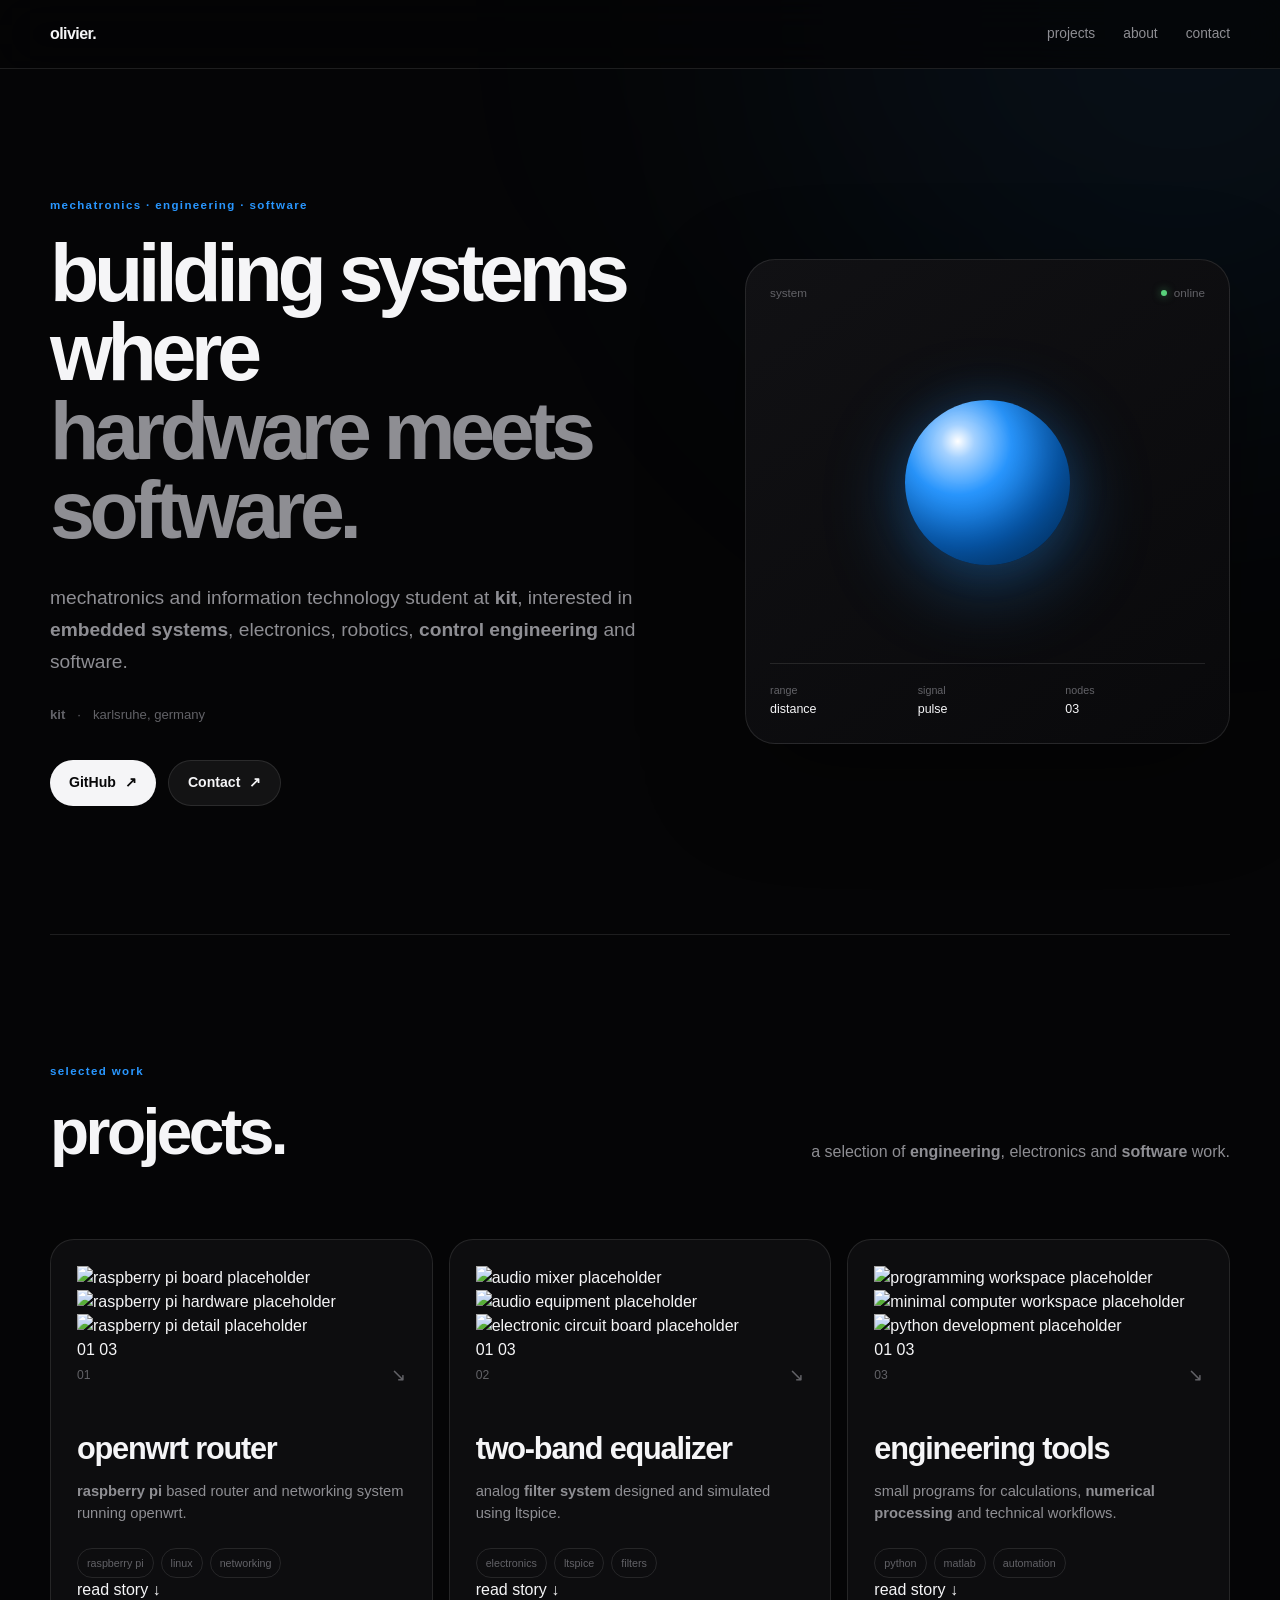
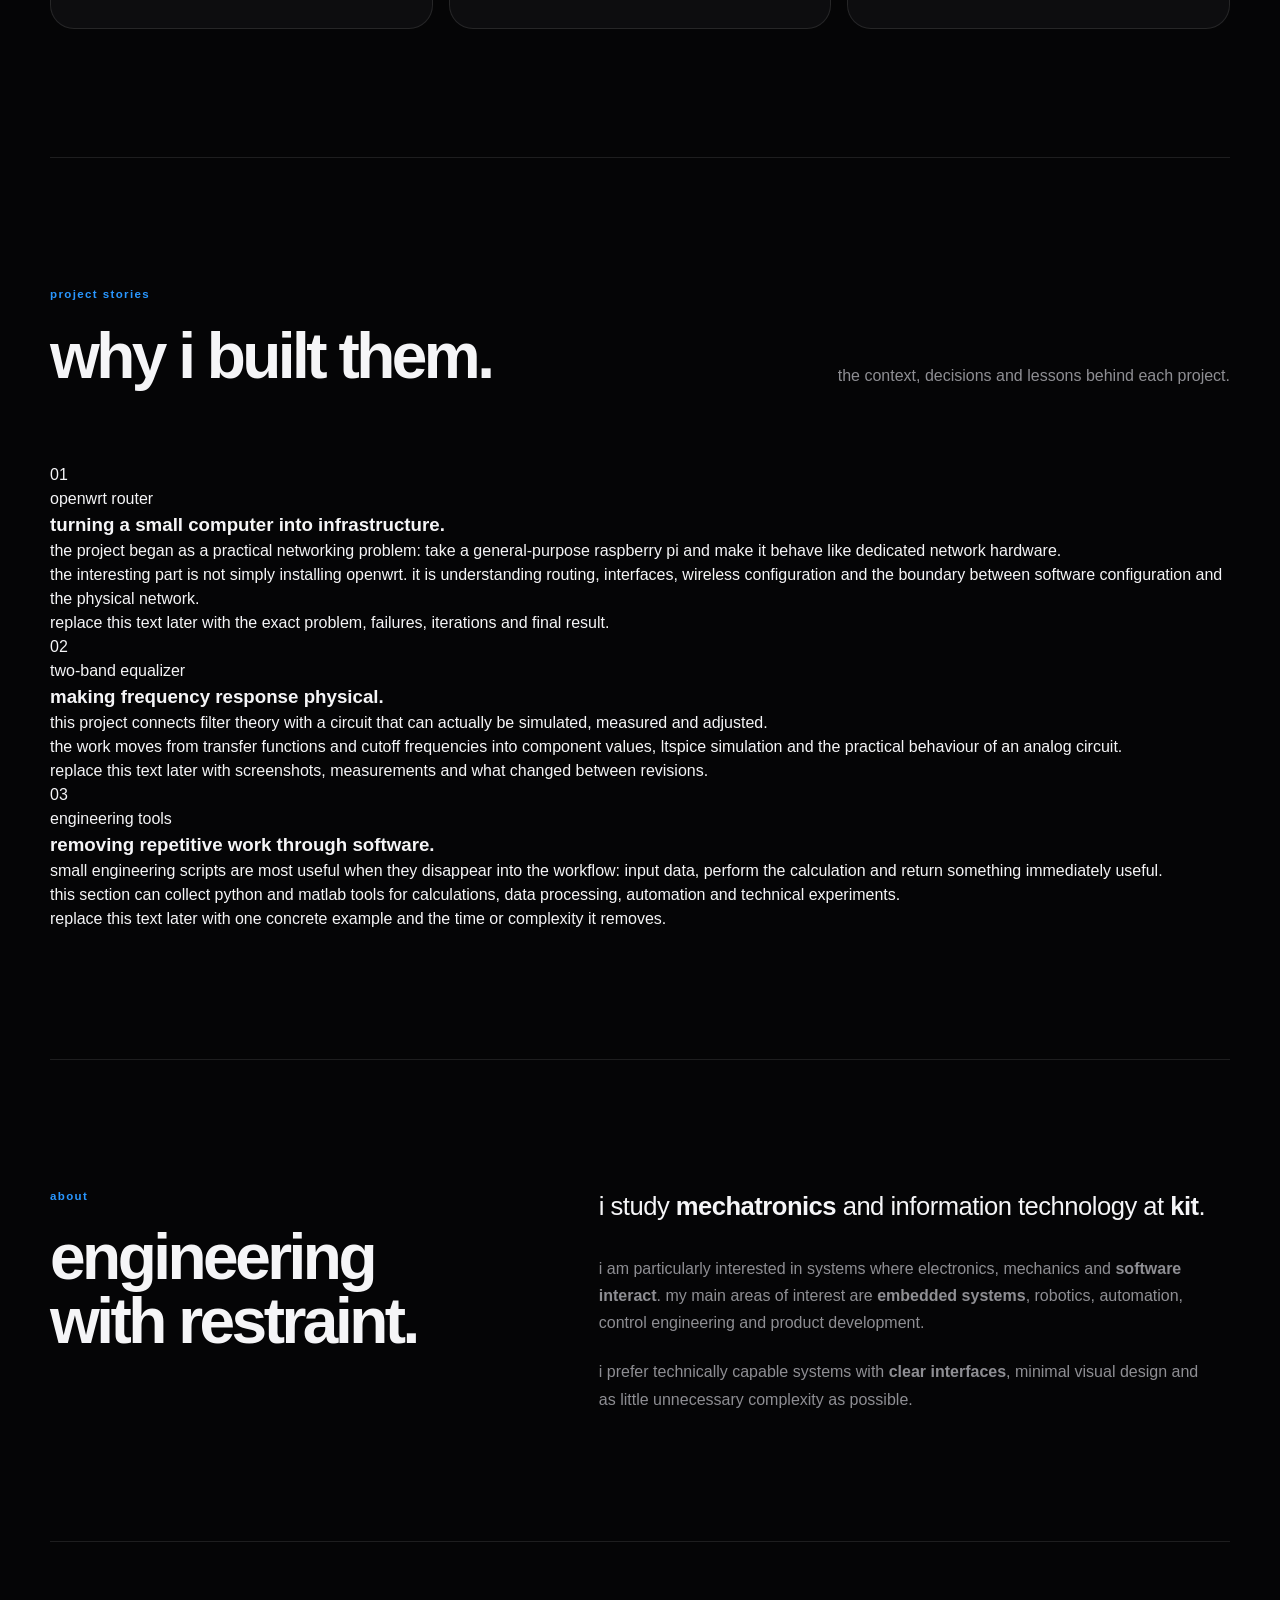
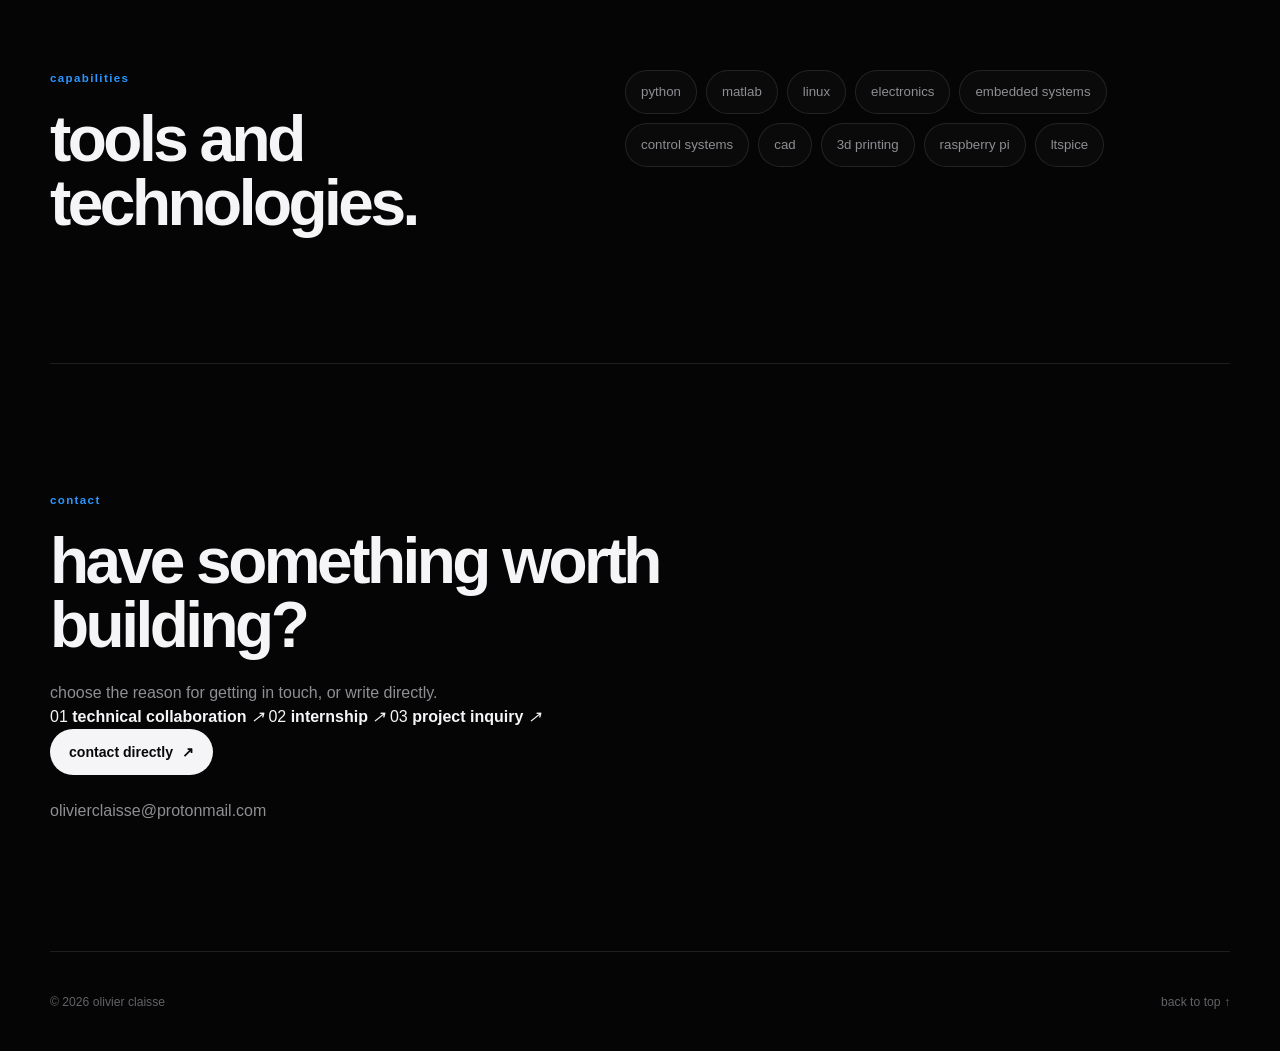
==== commit 66450fd5: "Add files via upload" ====
--- a/index.html
+++ b/index.html
@@ -70,40 +70,32 @@
             <span class="online"><i></i>online</span>
           </div>
 
-          <div class="atom">
-            <div class="orbit orbit-1"></div>
-            <div class="orbit orbit-2"></div>
-            <div class="orbit orbit-3"></div>
-
-            <div class="electron-track track-1">
-              <span class="electron electron-1"></span>
-            </div>
-
-            <div class="electron-track track-2">
-              <span class="electron electron-2"></span>
-            </div>
-
-            <div class="electron-track track-3">
-              <span class="electron electron-3"></span>
-            </div>
-
-            <div class="nucleus"></div>
+          <div class="atom" aria-label="distance sensing visualization">
+            <div class="sensor-ring">
+              <span class="sensor-node node-1"><i></i></span>
+              <span class="sensor-node node-2"><i></i></span>
+              <span class="sensor-node node-3"><i></i></span>
+            </div>
+
+            <div class="nucleus">
+              <span class="nucleus-core"></span>
+            </div>
           </div>
 
           <div class="visual-footer">
             <div>
-              <span>control</span>
-              <strong>pid</strong>
+              <span>range</span>
+              <strong>distance</strong>
             </div>
 
             <div>
-              <span>logic</span>
-              <strong>python</strong>
+              <span>signal</span>
+              <strong>pulse</strong>
             </div>
 
             <div>
-              <span>hardware</span>
-              <strong>mcu</strong>
+              <span>nodes</span>
+              <strong>03</strong>
             </div>
           </div>
         </div>
@@ -123,18 +115,23 @@
       </div>
 
       <div class="project-grid">
-        <article class="project" tabindex="0">
-          <div class="project-slideshow" aria-hidden="true">
-            <img class="project-slide slide-1" src="images/openwrt-1.svg" alt="">
-            <img class="project-slide slide-2" src="images/openwrt-2.svg" alt="">
-            <img class="project-slide slide-3" src="images/openwrt-3.svg" alt="">
-            <div class="project-slide-shade"></div>
-            <span class="project-slide-index">01 / 03</span>
+
+        <article class="project" id="project-openwrt">
+          <div class="project-gallery" aria-label="openwrt router image slideshow">
+            <img class="gallery-image gallery-image-1" src="https://unsplash.com/photos/rZKdS0wI8Ks/download?force=true&w=1600" alt="raspberry pi board placeholder">
+            <img class="gallery-image gallery-image-2" src="https://unsplash.com/photos/jvHymbpto1E/download?force=true&w=1600" alt="raspberry pi hardware placeholder">
+            <img class="gallery-image gallery-image-3" src="https://unsplash.com/photos/c3YpscwJb04/download?force=true&w=1600" alt="raspberry pi detail placeholder">
+
+            <div class="gallery-counter">
+              <span>01</span>
+              <i></i>
+              <span>03</span>
+            </div>
           </div>
 
           <div class="project-top">
             <span class="project-number">01</span>
-            <span class="project-arrow">↗</span>
+            <a class="project-arrow" href="#story-openwrt" aria-label="read openwrt router story">↘</a>
           </div>
 
           <div class="project-content">
@@ -146,21 +143,28 @@
               <span>linux</span>
               <span>networking</span>
             </div>
-          </div>
-        </article>
-
-        <article class="project" tabindex="0">
-          <div class="project-slideshow" aria-hidden="true">
-            <img class="project-slide slide-1" src="images/equalizer-1.svg" alt="">
-            <img class="project-slide slide-2" src="images/equalizer-2.svg" alt="">
-            <img class="project-slide slide-3" src="images/equalizer-3.svg" alt="">
-            <div class="project-slide-shade"></div>
-            <span class="project-slide-index">01 / 03</span>
+
+            <a class="story-link" href="#story-openwrt">read story <span>↓</span></a>
+          </div>
+        </article>
+
+
+        <article class="project" id="project-equalizer">
+          <div class="project-gallery" aria-label="two-band equalizer image slideshow">
+            <img class="gallery-image gallery-image-1" src="https://images.unsplash.com/photo-1525022404438-91321710652d?auto=format&fit=crop&w=1600&q=82" alt="audio mixer placeholder">
+            <img class="gallery-image gallery-image-2" src="https://images.unsplash.com/photo-1615458318132-1f151a3d18f4?auto=format&fit=crop&w=1600&q=82" alt="audio equipment placeholder">
+            <img class="gallery-image gallery-image-3" src="https://images.unsplash.com/photo-1672689933227-2ce1249c46a9?auto=format&fit=crop&w=1600&q=82" alt="electronic circuit board placeholder">
+
+            <div class="gallery-counter">
+              <span>01</span>
+              <i></i>
+              <span>03</span>
+            </div>
           </div>
 
           <div class="project-top">
             <span class="project-number">02</span>
-            <span class="project-arrow">↗</span>
+            <a class="project-arrow" href="#story-equalizer" aria-label="read equalizer story">↘</a>
           </div>
 
           <div class="project-content">
@@ -172,21 +176,28 @@
               <span>ltspice</span>
               <span>filters</span>
             </div>
-          </div>
-        </article>
-
-        <article class="project" tabindex="0">
-          <div class="project-slideshow" aria-hidden="true">
-            <img class="project-slide slide-1" src="images/tools-1.svg" alt="">
-            <img class="project-slide slide-2" src="images/tools-2.svg" alt="">
-            <img class="project-slide slide-3" src="images/tools-3.svg" alt="">
-            <div class="project-slide-shade"></div>
-            <span class="project-slide-index">01 / 03</span>
+
+            <a class="story-link" href="#story-equalizer">read story <span>↓</span></a>
+          </div>
+        </article>
+
+
+        <article class="project" id="project-tools">
+          <div class="project-gallery" aria-label="engineering tools image slideshow">
+            <img class="gallery-image gallery-image-1" src="https://images.unsplash.com/photo-1756830257330-6aa11c6869db?auto=format&fit=crop&w=1600&q=82" alt="programming workspace placeholder">
+            <img class="gallery-image gallery-image-2" src="https://images.unsplash.com/photo-1755436613078-31ba993426d1?auto=format&fit=crop&w=1600&q=82" alt="minimal computer workspace placeholder">
+            <img class="gallery-image gallery-image-3" src="https://images.unsplash.com/photo-1763568258121-3538ac983f31?auto=format&fit=crop&w=1600&q=82" alt="python development placeholder">
+
+            <div class="gallery-counter">
+              <span>01</span>
+              <i></i>
+              <span>03</span>
+            </div>
           </div>
 
           <div class="project-top">
             <span class="project-number">03</span>
-            <span class="project-arrow">↗</span>
+            <a class="project-arrow" href="#story-tools" aria-label="read engineering tools story">↘</a>
           </div>
 
           <div class="project-content">
@@ -198,10 +209,109 @@
               <span>matlab</span>
               <span>automation</span>
             </div>
-          </div>
-        </article>
-      </div>
-    </section>
+
+            <a class="story-link" href="#story-tools">read story <span>↓</span></a>
+          </div>
+        </article>
+
+      </div></div>
+    </section>
+
+    <section class="section container stories-section" id="stories">
+      <div class="section-heading">
+        <div>
+          <p class="eyebrow">project stories</p>
+          <h2>why i <strong>built them.</strong></h2>
+        </div>
+
+        <p class="section-description">
+          the context, decisions and lessons behind each project.
+        </p>
+      </div>
+
+      <div class="story-list">
+
+        <article class="project-story" id="story-openwrt">
+          <div class="story-index">01</div>
+
+          <div class="story-heading">
+            <p class="story-kicker">openwrt router</p>
+            <h3>turning a small computer into <strong>infrastructure.</strong></h3>
+          </div>
+
+          <div class="story-copy">
+            <p>
+              the project began as a practical networking problem: take a general-purpose
+              raspberry pi and make it behave like dedicated network hardware.
+            </p>
+
+            <p>
+              the interesting part is not simply installing openwrt. it is understanding
+              routing, interfaces, wireless configuration and the boundary between
+              software configuration and the physical network.
+            </p>
+
+            <p class="story-note">
+              replace this text later with the exact problem, failures, iterations and final result.
+            </p>
+          </div>
+        </article>
+
+
+        <article class="project-story" id="story-equalizer">
+          <div class="story-index">02</div>
+
+          <div class="story-heading">
+            <p class="story-kicker">two-band equalizer</p>
+            <h3>making frequency response <strong>physical.</strong></h3>
+          </div>
+
+          <div class="story-copy">
+            <p>
+              this project connects filter theory with a circuit that can actually be
+              simulated, measured and adjusted.
+            </p>
+
+            <p>
+              the work moves from transfer functions and cutoff frequencies into component
+              values, ltspice simulation and the practical behaviour of an analog circuit.
+            </p>
+
+            <p class="story-note">
+              replace this text later with screenshots, measurements and what changed between revisions.
+            </p>
+          </div>
+        </article>
+
+
+        <article class="project-story" id="story-tools">
+          <div class="story-index">03</div>
+
+          <div class="story-heading">
+            <p class="story-kicker">engineering tools</p>
+            <h3>removing repetitive work through <strong>software.</strong></h3>
+          </div>
+
+          <div class="story-copy">
+            <p>
+              small engineering scripts are most useful when they disappear into the
+              workflow: input data, perform the calculation and return something immediately useful.
+            </p>
+
+            <p>
+              this section can collect python and matlab tools for calculations,
+              data processing, automation and technical experiments.
+            </p>
+
+            <p class="story-note">
+              replace this text later with one concrete example and the time or complexity it removes.
+            </p>
+          </div>
+        </article>
+
+      </div>
+    </section>
+
 
     <section class="section container" id="about">
       <div class="about">
@@ -259,14 +369,49 @@
 
         <h2>have something worth <strong>building?</strong></h2>
 
-        <p>for projects, internships or <strong>technical collaboration.</strong></p>
+        <p>
+          choose the reason for getting in touch, or write directly.
+        </p>
+
+        <div class="contact-topics" aria-label="contact topics">
+          <a
+            href="mailto:olivierclaisse@protonmail.com?subject=technical%20collaboration"
+            class="contact-topic"
+          >
+            <span>01</span>
+            <strong>technical collaboration</strong>
+            <i>↗</i>
+          </a>
+
+          <a
+            href="mailto:olivierclaisse@protonmail.com?subject=internship"
+            class="contact-topic"
+          >
+            <span>02</span>
+            <strong>internship</strong>
+            <i>↗</i>
+          </a>
+
+          <a
+            href="mailto:olivierclaisse@protonmail.com?subject=project%20inquiry"
+            class="contact-topic"
+          >
+            <span>03</span>
+            <strong>project inquiry</strong>
+            <i>↗</i>
+          </a>
+        </div>
 
         <a
           href="mailto:olivierclaisse@protonmail.com"
-          class="email"
+          class="link-button contact-mail-button"
         >
-          olivierclaisse@protonmail.com <span>↗</span>
+          contact directly <span>↗</span>
         </a>
+
+        <p class="contact-address">
+          olivierclaisse@protonmail.com
+        </p>
       </div>
     </section>
   </main>
--- a/styles.css
+++ b/styles.css
@@ -924,331 +924,3 @@
     transition-duration: 0.001ms !important;
   }
 }
-
-
-/* =========================================
-   LOWERCASE TYPOGRAPHY SYSTEM
-========================================= */
-
-/* Enforce lowercase presentation across all visible text. */
-body {
-  text-transform: lowercase;
-}
-
-/* Important words are defined by weight and scale instead of capitals. */
-strong {
-  font-weight: 720;
-  color: var(--text);
-}
-
-.hero h1 strong {
-  font-weight: 780;
-  letter-spacing: -0.075em;
-}
-
-.hero h1 span strong:first-child {
-  font-size: 1.06em;
-}
-
-.hero-description strong,
-.section-description strong,
-.about-content strong,
-.contact strong {
-  font-weight: 650;
-  color: #c9c9ce;
-}
-
-.project h3 strong {
-  font-weight: 760;
-  font-size: 1.08em;
-}
-
-.about-title h2 strong,
-.section-heading h2 strong,
-.skills-layout h2 strong,
-.contact h2 strong {
-  font-weight: 760;
-}
-
-.eyebrow {
-  text-transform: lowercase;
-  letter-spacing: 0.09em;
-  font-weight: 520;
-  color: var(--muted-dark);
-}
-
-.logo {
-  font-weight: 760;
-}
-
-.project-tags span,
-.skills span,
-.visual-label,
-.visual-footer,
-.hero-meta,
-.nav-links a {
-  text-transform: lowercase;
-}
-
-
-/* =========================================
-   PROJECT HOVER SLIDESHOW
-========================================= */
-
-.project {
-  position: relative;
-  isolation: isolate;
-  overflow: hidden;
-}
-
-.project > .project-top,
-.project > .project-content {
-  position: relative;
-  z-index: 3;
-  transition:
-    opacity 280ms ease,
-    transform 380ms cubic-bezier(.2, .7, .2, 1);
-}
-
-.project-slideshow {
-  position: absolute;
-  inset: 0;
-  z-index: 1;
-  overflow: hidden;
-  border-radius: inherit;
-  background: #0a0a0c;
-  opacity: 0;
-  transform: scale(1.025);
-  transition:
-    opacity 320ms ease,
-    transform 700ms cubic-bezier(.2, .7, .2, 1);
-  pointer-events: none;
-}
-
-.project-slide {
-  position: absolute;
-  inset: 0;
-  width: 100%;
-  height: 100%;
-  object-fit: cover;
-  opacity: 0;
-  transform: scale(1.035);
-}
-
-.project-slide-shade {
-  position: absolute;
-  inset: 0;
-  z-index: 2;
-  background:
-    linear-gradient(
-      180deg,
-      rgba(5, 5, 6, 0.08) 0%,
-      rgba(5, 5, 6, 0.22) 55%,
-      rgba(5, 5, 6, 0.88) 100%
-    );
-}
-
-.project-slide-index {
-  position: absolute;
-  right: 20px;
-  bottom: 18px;
-  z-index: 4;
-  color: rgba(255, 255, 255, 0.7);
-  font-size: 0.64rem;
-  letter-spacing: 0.08em;
-}
-
-/* Only activate the hover slideshow on devices that truly support hover. */
-@media (hover: hover) and (pointer: fine) {
-
-  .project:hover .project-slideshow,
-  .project:focus-visible .project-slideshow {
-    opacity: 1;
-    transform: scale(1);
-  }
-
-  .project:hover > .project-top,
-  .project:focus-visible > .project-top {
-    opacity: 0;
-    transform: translateY(-8px);
-  }
-
-  .project:hover > .project-content,
-  .project:focus-visible > .project-content {
-    transform: translateY(-4px);
-  }
-
-  .project:hover .project-content p,
-  .project:hover .project-tags,
-  .project:focus-visible .project-content p,
-  .project:focus-visible .project-tags {
-    opacity: 0;
-  }
-
-  .project:hover .project-content h3,
-  .project:focus-visible .project-content h3 {
-    color: #fff;
-    text-shadow: 0 2px 24px rgba(0, 0, 0, 0.34);
-  }
-
-  .project:hover .slide-1,
-  .project:focus-visible .slide-1 {
-    animation: project-slide-one 9s infinite;
-  }
-
-  .project:hover .slide-2,
-  .project:focus-visible .slide-2 {
-    animation: project-slide-two 9s infinite;
-  }
-
-  .project:hover .slide-3,
-  .project:focus-visible .slide-3 {
-    animation: project-slide-three 9s infinite;
-  }
-
-  .project:hover .project-slide-index::before,
-  .project:focus-visible .project-slide-index::before {
-    content: "";
-  }
-}
-
-@keyframes project-slide-one {
-  0%, 29% {
-    opacity: 1;
-    transform: scale(1);
-  }
-
-  34%, 94% {
-    opacity: 0;
-    transform: scale(1.035);
-  }
-
-  100% {
-    opacity: 1;
-    transform: scale(1);
-  }
-}
-
-@keyframes project-slide-two {
-  0%, 28% {
-    opacity: 0;
-  }
-
-  34%, 62% {
-    opacity: 1;
-    transform: scale(1);
-  }
-
-  67%, 100% {
-    opacity: 0;
-    transform: scale(1.035);
-  }
-}
-
-@keyframes project-slide-three {
-  0%, 61% {
-    opacity: 0;
-  }
-
-  67%, 94% {
-    opacity: 1;
-    transform: scale(1);
-  }
-
-  100% {
-    opacity: 0;
-    transform: scale(1.035);
-  }
-}
-
-/* Mobile / touch: show only the first image as a quiet thumbnail.
-   This avoids sticky hover states and keeps the cards readable. */
-@media (hover: none), (pointer: coarse) {
-
-  .project {
-    min-height: 370px;
-  }
-
-  .project-slideshow {
-    position: relative;
-    inset: auto;
-    width: 100%;
-    height: 150px;
-    margin-bottom: 24px;
-    border-radius: 15px;
-    opacity: 1;
-    transform: none;
-  }
-
-  .project-slide {
-    display: none;
-  }
-
-  .project-slide.slide-1 {
-    display: block;
-    opacity: 1;
-    transform: none;
-  }
-
-  .project-slide-shade {
-    background: linear-gradient(
-      180deg,
-      rgba(5, 5, 6, 0.02),
-      rgba(5, 5, 6, 0.12)
-    );
-  }
-
-  .project-slide-index {
-    display: none;
-  }
-
-  .project > .project-top,
-  .project > .project-content {
-    position: relative;
-    z-index: 3;
-  }
-}
-
-@media (max-width: 640px) and (hover: none) {
-
-  .project {
-    min-height: 0;
-  }
-
-  .project-slideshow {
-    height: 140px;
-    margin-bottom: 20px;
-  }
-
-  .project-content {
-    margin-top: 34px;
-  }
-}
-
-@media (prefers-reduced-motion: reduce) {
-
-  .project-slide {
-    animation: none !important;
-  }
-
-  .project-slideshow,
-  .project > .project-top,
-  .project > .project-content {
-    transition: none !important;
-  }
-
-  @media (hover: hover) and (pointer: fine) {
-    .project:hover .slide-1,
-    .project:focus-visible .slide-1 {
-      opacity: 1;
-      transform: none;
-    }
-
-    .project:hover .slide-2,
-    .project:hover .slide-3,
-    .project:focus-visible .slide-2,
-    .project:focus-visible .slide-3 {
-      opacity: 0;
-    }
-  }
-}
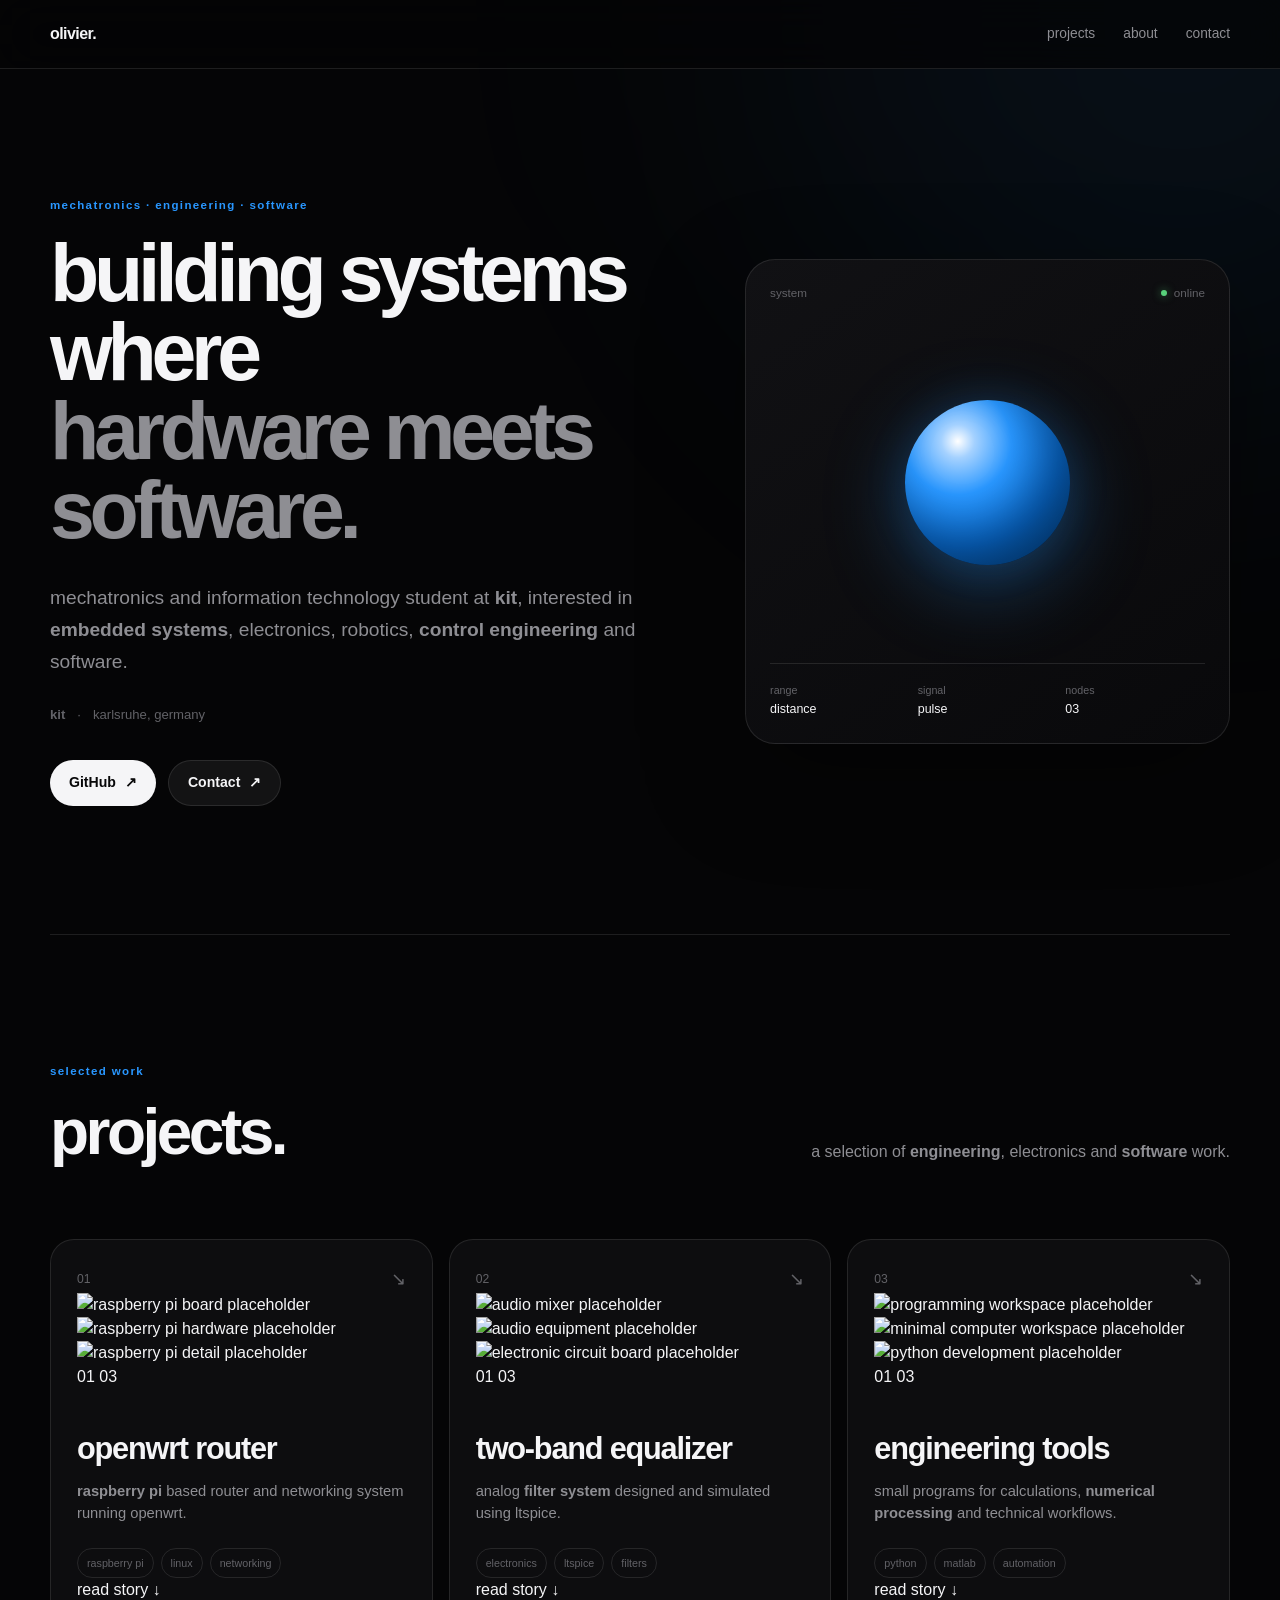
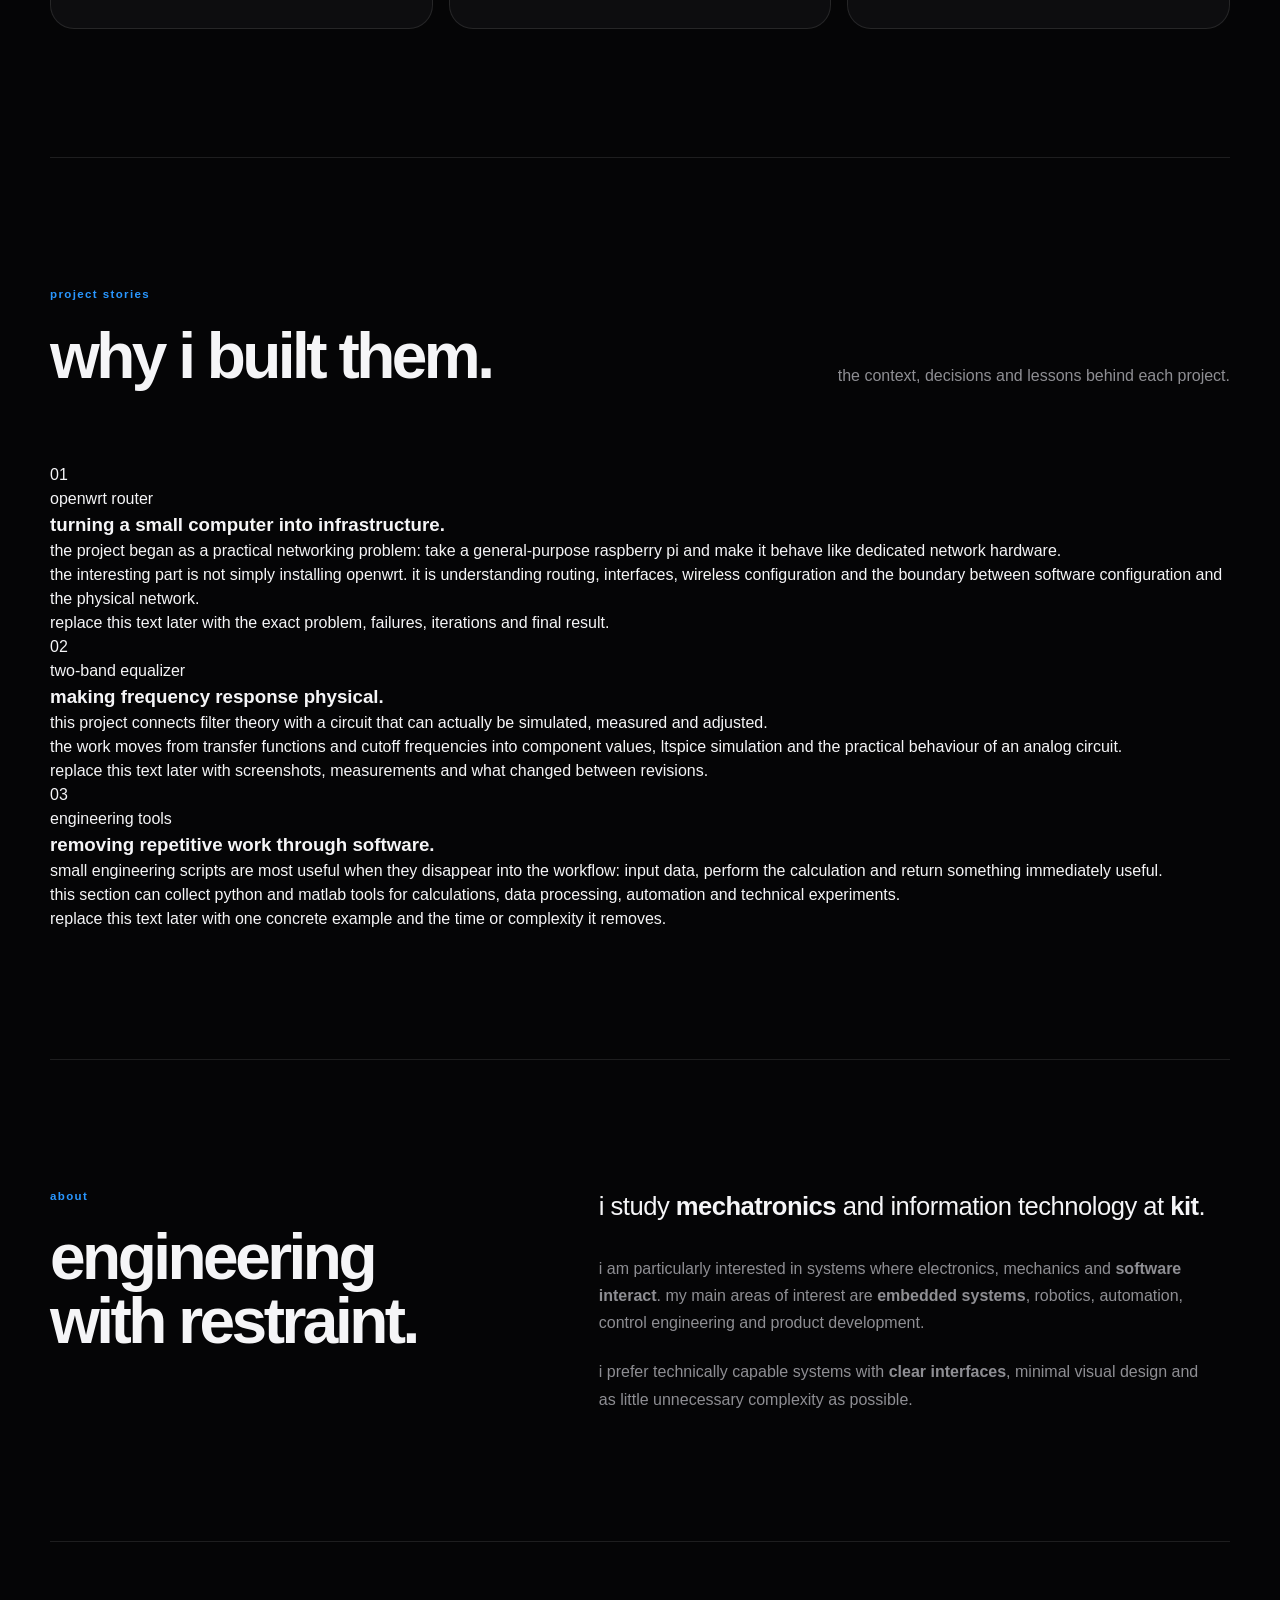
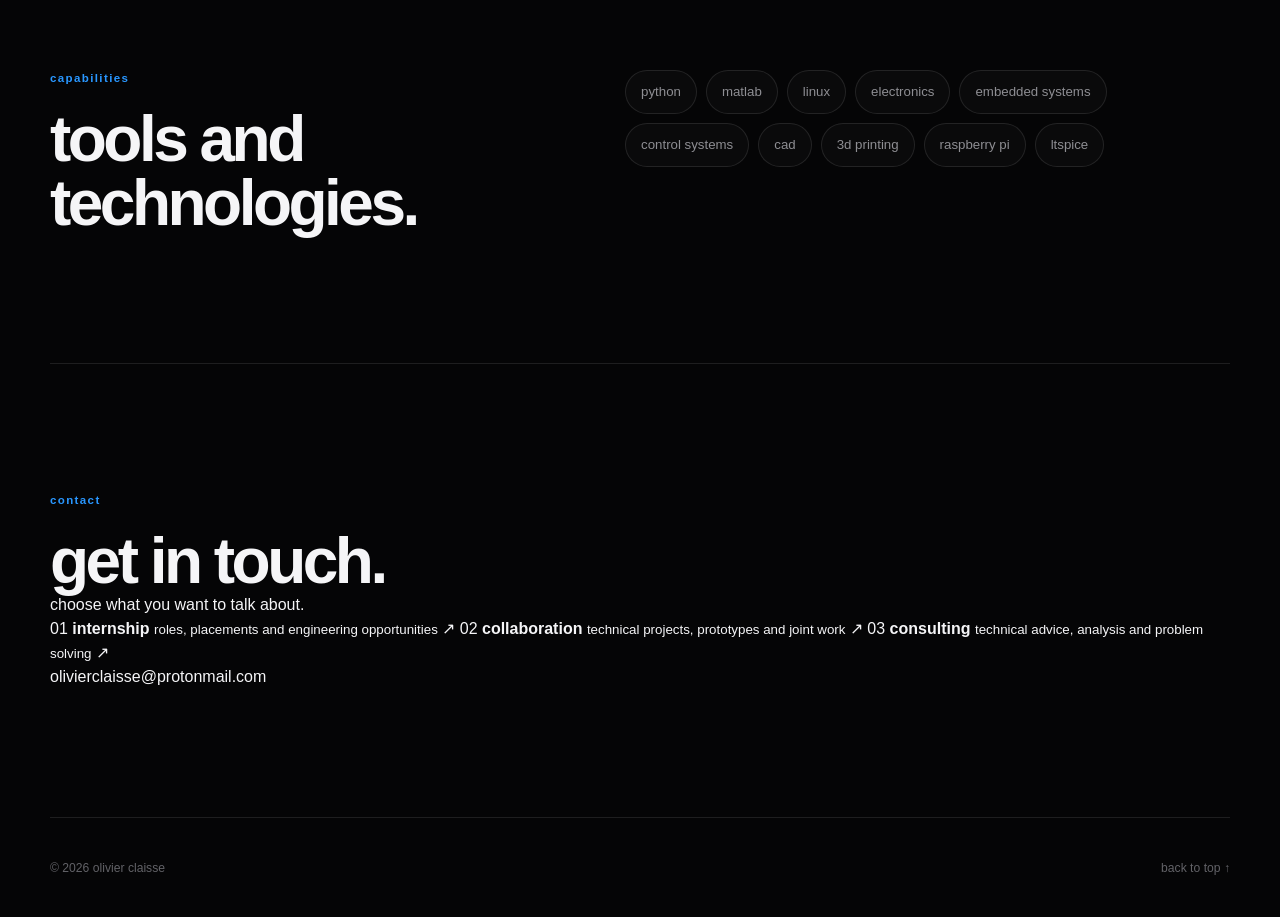
==== commit 7e8dd78a: "Add files via upload" ====
--- a/index.html
+++ b/index.html
@@ -117,10 +117,21 @@
       <div class="project-grid">
 
         <article class="project" id="project-openwrt">
+          <div class="project-top">
+            <span class="project-number">01</span>
+
+            <div class="project-mark" aria-hidden="true">
+              <span></span>
+              <span></span>
+            </div>
+
+            <a class="project-arrow" href="#story-openwrt" aria-label="read project story">↘</a>
+          </div>
+
           <div class="project-gallery" aria-label="openwrt router image slideshow">
-            <img class="gallery-image gallery-image-1" src="https://unsplash.com/photos/rZKdS0wI8Ks/download?force=true&w=1600" alt="raspberry pi board placeholder">
-            <img class="gallery-image gallery-image-2" src="https://unsplash.com/photos/jvHymbpto1E/download?force=true&w=1600" alt="raspberry pi hardware placeholder">
-            <img class="gallery-image gallery-image-3" src="https://unsplash.com/photos/c3YpscwJb04/download?force=true&w=1600" alt="raspberry pi detail placeholder">
+              <img class="gallery-image gallery-image-1" src="https://unsplash.com/photos/rZKdS0wI8Ks/download?force=true&w=1600" alt="raspberry pi board placeholder">
+              <img class="gallery-image gallery-image-2" src="https://unsplash.com/photos/jvHymbpto1E/download?force=true&w=1600" alt="raspberry pi hardware placeholder">
+              <img class="gallery-image gallery-image-3" src="https://unsplash.com/photos/c3YpscwJb04/download?force=true&w=1600" alt="raspberry pi detail placeholder">
 
             <div class="gallery-counter">
               <span>01</span>
@@ -129,11 +140,6 @@
             </div>
           </div>
 
-          <div class="project-top">
-            <span class="project-number">01</span>
-            <a class="project-arrow" href="#story-openwrt" aria-label="read openwrt router story">↘</a>
-          </div>
-
           <div class="project-content">
             <h3><strong>openwrt</strong> router</h3>
             <p><strong>raspberry pi</strong> based router and networking system running openwrt.</p>
@@ -148,12 +154,22 @@
           </div>
         </article>
 
-
         <article class="project" id="project-equalizer">
+          <div class="project-top">
+            <span class="project-number">02</span>
+
+            <div class="project-mark" aria-hidden="true">
+              <span></span>
+              <span></span>
+            </div>
+
+            <a class="project-arrow" href="#story-equalizer" aria-label="read project story">↘</a>
+          </div>
+
           <div class="project-gallery" aria-label="two-band equalizer image slideshow">
-            <img class="gallery-image gallery-image-1" src="https://images.unsplash.com/photo-1525022404438-91321710652d?auto=format&fit=crop&w=1600&q=82" alt="audio mixer placeholder">
-            <img class="gallery-image gallery-image-2" src="https://images.unsplash.com/photo-1615458318132-1f151a3d18f4?auto=format&fit=crop&w=1600&q=82" alt="audio equipment placeholder">
-            <img class="gallery-image gallery-image-3" src="https://images.unsplash.com/photo-1672689933227-2ce1249c46a9?auto=format&fit=crop&w=1600&q=82" alt="electronic circuit board placeholder">
+              <img class="gallery-image gallery-image-1" src="https://images.unsplash.com/photo-1525022404438-91321710652d?auto=format&fit=crop&w=1600&q=82" alt="audio mixer placeholder">
+              <img class="gallery-image gallery-image-2" src="https://images.unsplash.com/photo-1615458318132-1f151a3d18f4?auto=format&fit=crop&w=1600&q=82" alt="audio equipment placeholder">
+              <img class="gallery-image gallery-image-3" src="https://images.unsplash.com/photo-1672689933227-2ce1249c46a9?auto=format&fit=crop&w=1600&q=82" alt="electronic circuit board placeholder">
 
             <div class="gallery-counter">
               <span>01</span>
@@ -162,11 +178,6 @@
             </div>
           </div>
 
-          <div class="project-top">
-            <span class="project-number">02</span>
-            <a class="project-arrow" href="#story-equalizer" aria-label="read equalizer story">↘</a>
-          </div>
-
           <div class="project-content">
             <h3>two-band <strong>equalizer</strong></h3>
             <p>analog <strong>filter system</strong> designed and simulated using ltspice.</p>
@@ -181,12 +192,22 @@
           </div>
         </article>
 
-
         <article class="project" id="project-tools">
+          <div class="project-top">
+            <span class="project-number">03</span>
+
+            <div class="project-mark" aria-hidden="true">
+              <span></span>
+              <span></span>
+            </div>
+
+            <a class="project-arrow" href="#story-tools" aria-label="read project story">↘</a>
+          </div>
+
           <div class="project-gallery" aria-label="engineering tools image slideshow">
-            <img class="gallery-image gallery-image-1" src="https://images.unsplash.com/photo-1756830257330-6aa11c6869db?auto=format&fit=crop&w=1600&q=82" alt="programming workspace placeholder">
-            <img class="gallery-image gallery-image-2" src="https://images.unsplash.com/photo-1755436613078-31ba993426d1?auto=format&fit=crop&w=1600&q=82" alt="minimal computer workspace placeholder">
-            <img class="gallery-image gallery-image-3" src="https://images.unsplash.com/photo-1763568258121-3538ac983f31?auto=format&fit=crop&w=1600&q=82" alt="python development placeholder">
+              <img class="gallery-image gallery-image-1" src="https://images.unsplash.com/photo-1756830257330-6aa11c6869db?auto=format&fit=crop&w=1600&q=82" alt="programming workspace placeholder">
+              <img class="gallery-image gallery-image-2" src="https://images.unsplash.com/photo-1755436613078-31ba993426d1?auto=format&fit=crop&w=1600&q=82" alt="minimal computer workspace placeholder">
+              <img class="gallery-image gallery-image-3" src="https://click.ua/content/documents/10/983/images/800x600_3%281%29.png" alt="python development placeholder">
 
             <div class="gallery-counter">
               <span>01</span>
@@ -195,11 +216,6 @@
             </div>
           </div>
 
-          <div class="project-top">
-            <span class="project-number">03</span>
-            <a class="project-arrow" href="#story-tools" aria-label="read engineering tools story">↘</a>
-          </div>
-
           <div class="project-content">
             <h3><strong>engineering</strong> tools</h3>
             <p>small programs for calculations, <strong>numerical processing</strong> and technical workflows.</p>
@@ -214,7 +230,7 @@
           </div>
         </article>
 
-      </div></div>
+      </div>
     </section>
 
     <section class="section container stories-section" id="stories">
@@ -363,56 +379,69 @@
       </div>
     </section>
 
-    <section class="section container" id="contact">
-      <div class="contact">
+    <section class="section container contact-section" id="contact">
+      <div class="contact-heading">
         <p class="eyebrow">contact</p>
 
-        <h2>have something worth <strong>building?</strong></h2>
+        <h2>
+          get in <strong>touch.</strong>
+        </h2>
 
         <p>
-          choose the reason for getting in touch, or write directly.
+          choose what you want to talk about.
         </p>
-
-        <div class="contact-topics" aria-label="contact topics">
-          <a
-            href="mailto:olivierclaisse@protonmail.com?subject=technical%20collaboration"
-            class="contact-topic"
-          >
-            <span>01</span>
-            <strong>technical collaboration</strong>
-            <i>↗</i>
-          </a>
-
-          <a
-            href="mailto:olivierclaisse@protonmail.com?subject=internship"
-            class="contact-topic"
-          >
-            <span>02</span>
+      </div>
+
+      <div class="contact-options">
+        <a
+          class="contact-option"
+          href="mailto:olivierclaisse@protonmail.com?subject=internship"
+        >
+          <span class="contact-option-number">01</span>
+
+          <span class="contact-option-copy">
             <strong>internship</strong>
-            <i>↗</i>
-          </a>
-
-          <a
-            href="mailto:olivierclaisse@protonmail.com?subject=project%20inquiry"
-            class="contact-topic"
-          >
-            <span>03</span>
-            <strong>project inquiry</strong>
-            <i>↗</i>
-          </a>
-        </div>
+            <small>roles, placements and engineering opportunities</small>
+          </span>
+
+          <span class="contact-option-arrow">↗</span>
+        </a>
 
         <a
-          href="mailto:olivierclaisse@protonmail.com"
-          class="link-button contact-mail-button"
+          class="contact-option"
+          href="mailto:olivierclaisse@protonmail.com?subject=collaboration"
         >
-          contact directly <span>↗</span>
+          <span class="contact-option-number">02</span>
+
+          <span class="contact-option-copy">
+            <strong>collaboration</strong>
+            <small>technical projects, prototypes and joint work</small>
+          </span>
+
+          <span class="contact-option-arrow">↗</span>
         </a>
 
-        <p class="contact-address">
-          olivierclaisse@protonmail.com
-        </p>
-      </div>
+        <a
+          class="contact-option"
+          href="mailto:olivierclaisse@protonmail.com?subject=consulting"
+        >
+          <span class="contact-option-number">03</span>
+
+          <span class="contact-option-copy">
+            <strong>consulting</strong>
+            <small>technical advice, analysis and problem solving</small>
+          </span>
+
+          <span class="contact-option-arrow">↗</span>
+        </a>
+      </div>
+
+      <a
+        class="contact-direct"
+        href="mailto:olivierclaisse@protonmail.com"
+      >
+        olivierclaisse@protonmail.com
+      </a>
     </section>
   </main>
 
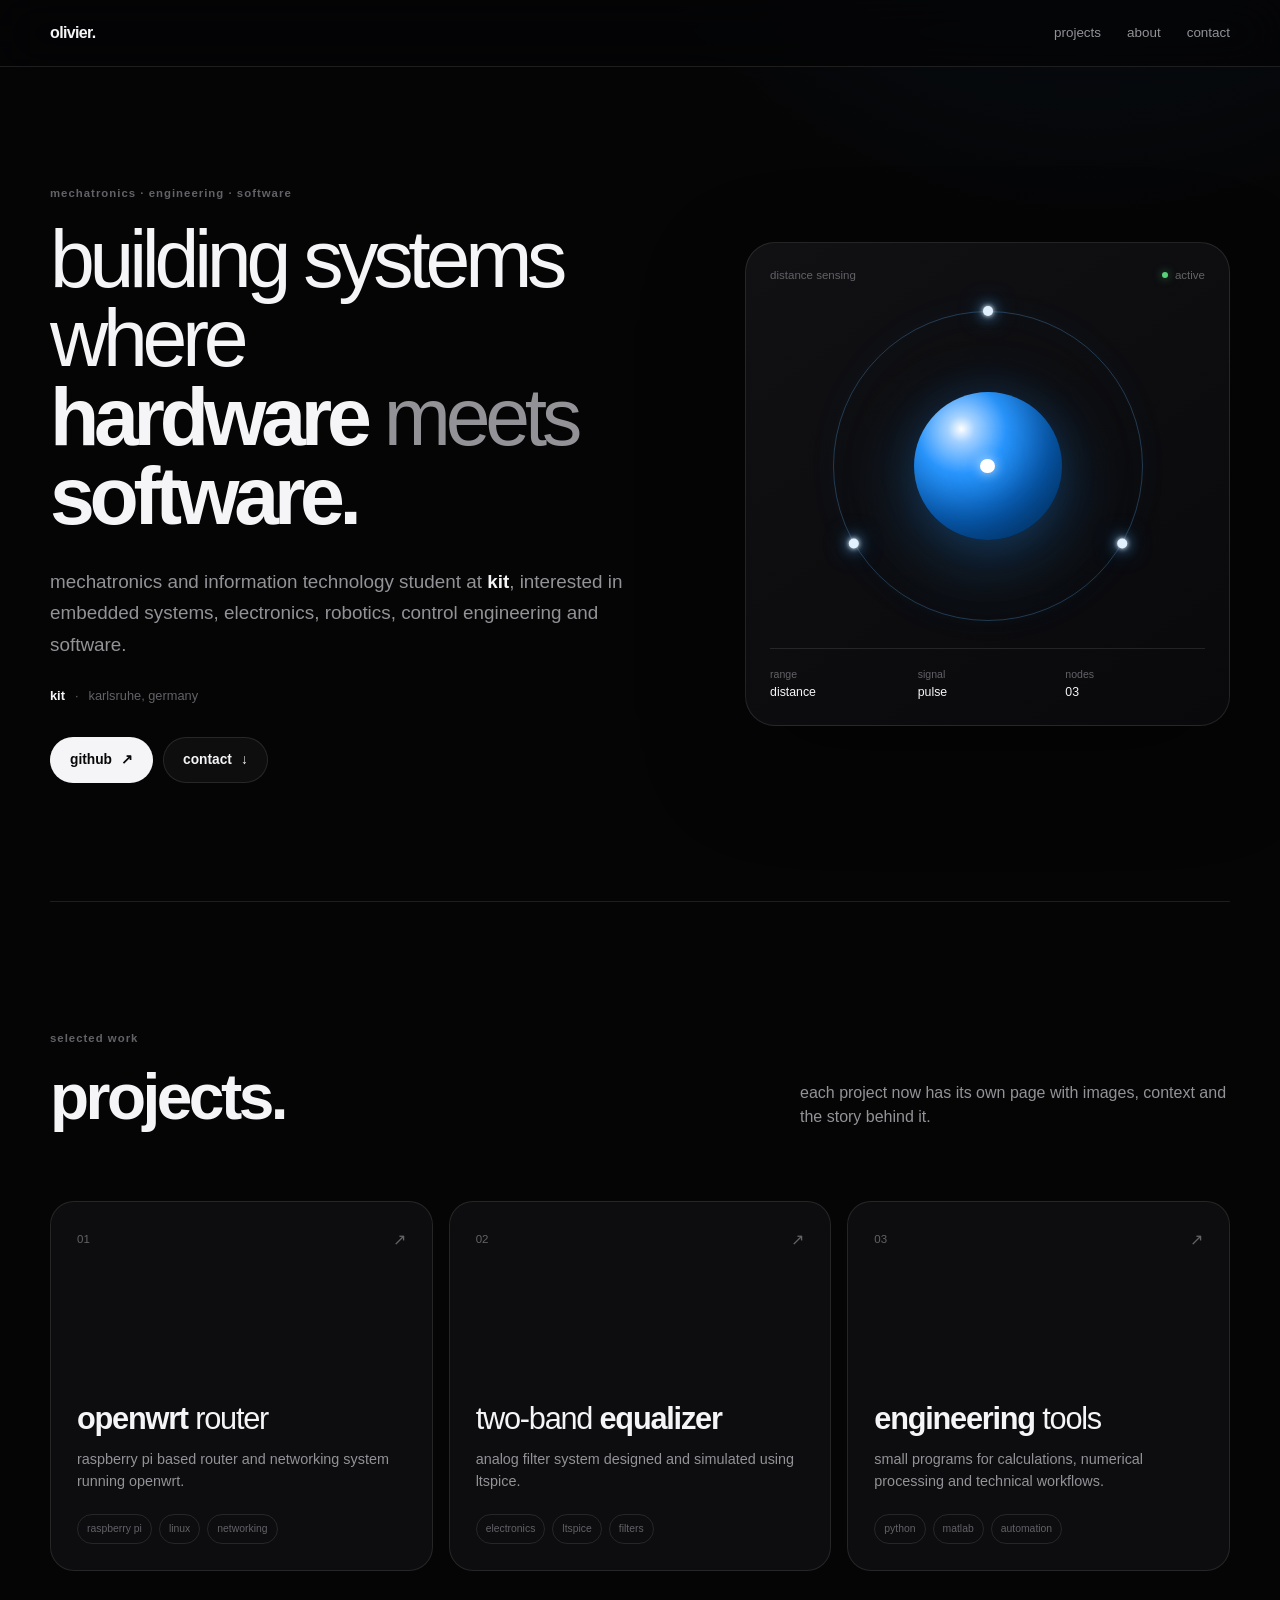
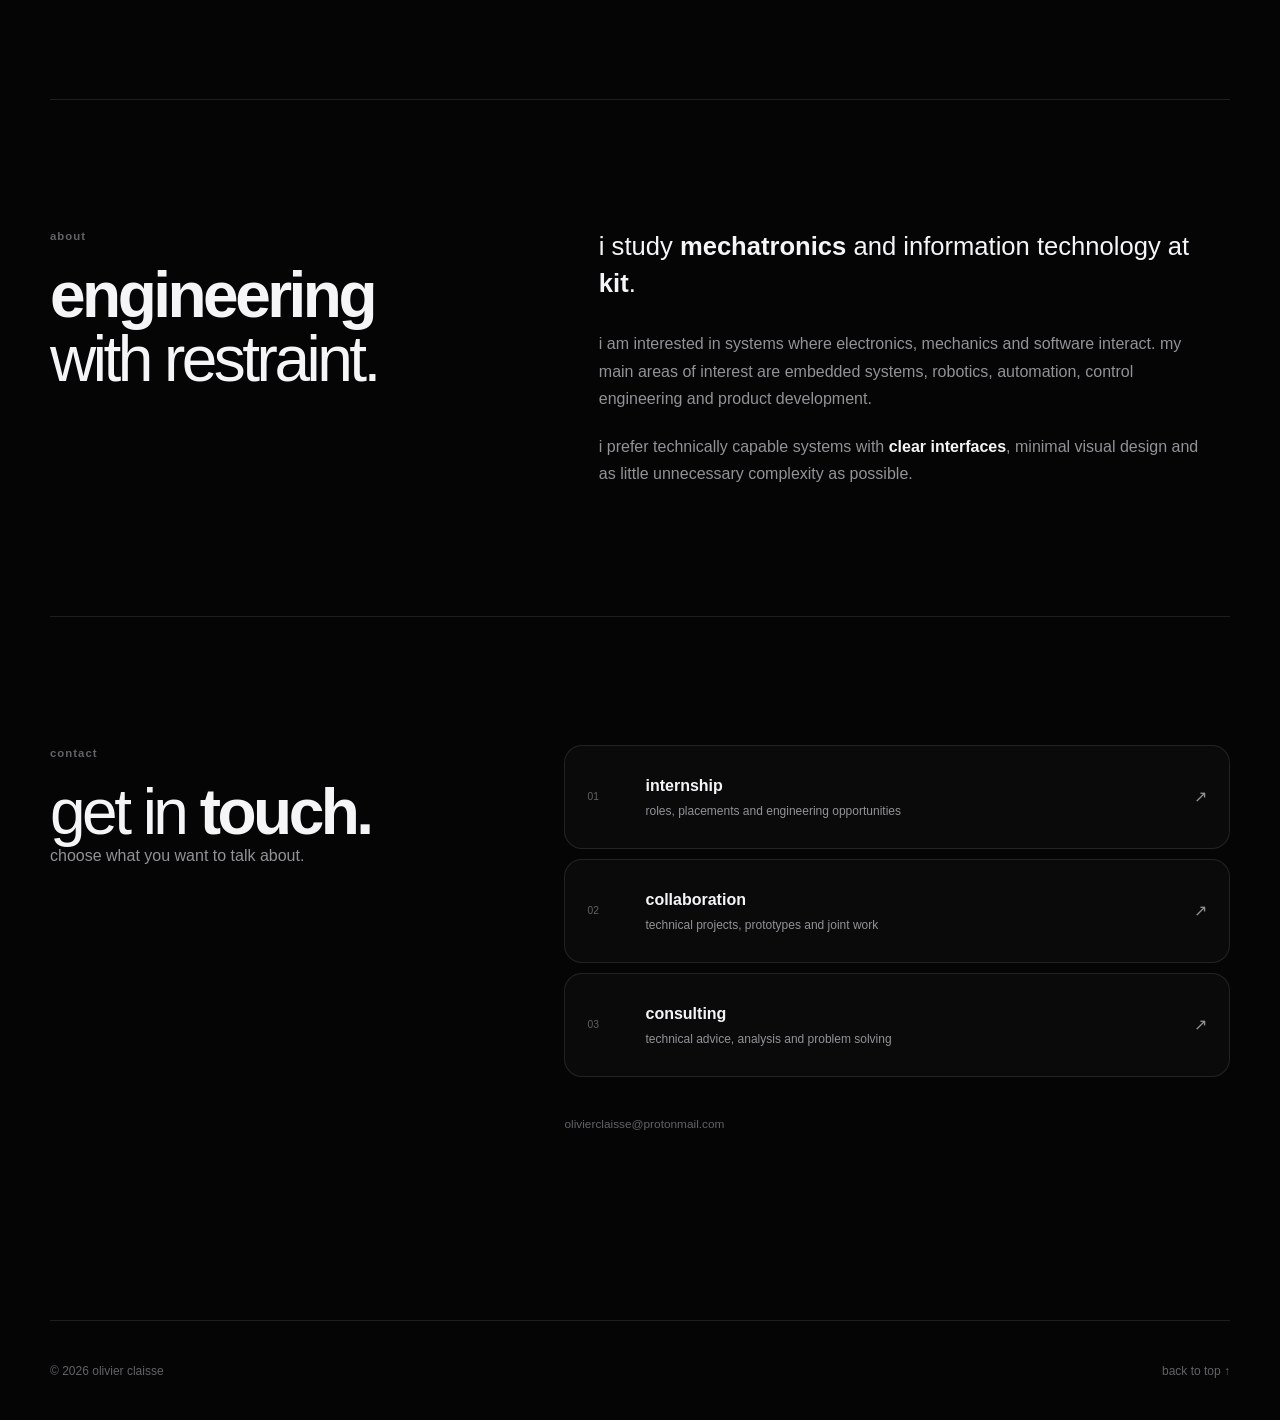
==== commit 81ac7add: "Add files via upload" ====
--- a/index.html
+++ b/index.html
@@ -9,11 +9,9 @@
 </head>
 
 <body>
-  <div class="background-light" aria-hidden="true"></div>
-
   <header class="header">
     <nav class="nav container">
-      <a href="#home" class="logo">olivier.</a>
+      <a class="logo" href="#home">olivier.</a>
 
       <div class="nav-links">
         <a href="#projects">projects</a>
@@ -25,7 +23,7 @@
 
   <main>
     <section class="hero container" id="home">
-      <div class="hero-text">
+      <div>
         <p class="eyebrow">mechatronics · engineering · software</p>
 
         <h1>
@@ -35,8 +33,8 @@
 
         <p class="hero-description">
           mechatronics and information technology student at <strong>kit</strong>,
-          interested in <strong>embedded systems</strong>, electronics, robotics,
-          <strong>control engineering</strong> and software.
+          interested in embedded systems, electronics, robotics,
+          control engineering and software.
         </p>
 
         <div class="hero-meta">
@@ -45,20 +43,12 @@
         </div>
 
         <div class="hero-links">
-          <a
-            href="https://github.com/olivier-cls"
-            target="_blank"
-            rel="noreferrer"
-            class="link-button"
-          >
-            GitHub <span>↗</span>
+          <a class="button" href="https://github.com/olivier-cls" target="_blank" rel="noreferrer">
+            github <span>↗</span>
           </a>
 
-          <a
-            href="mailto:olivierclaisse@protonmail.com"
-            class="link-button secondary"
-          >
-            Contact <span>↗</span>
+          <a class="button secondary" href="#contact">
+            contact <span>↓</span>
           </a>
         </div>
       </div>
@@ -66,11 +56,11 @@
       <div class="hero-visual">
         <div class="visual-panel">
           <div class="visual-label">
-            <span>system</span>
-            <span class="online"><i></i>online</span>
-          </div>
-
-          <div class="atom" aria-label="distance sensing visualization">
+            <span>distance sensing</span>
+            <span class="online"><i></i>active</span>
+          </div>
+
+          <div class="atom">
             <div class="sensor-ring">
               <span class="sensor-node node-1"><i></i></span>
               <span class="sensor-node node-2"><i></i></span>
@@ -110,271 +100,89 @@
         </div>
 
         <p class="section-description">
-          a selection of <strong>engineering</strong>, electronics and <strong>software</strong> work.
+          each project now has its own page with images, context and the story behind it.
         </p>
       </div>
 
       <div class="project-grid">
-
-        <article class="project" id="project-openwrt">
-          <div class="project-top">
-            <span class="project-number">01</span>
-
-            <div class="project-mark" aria-hidden="true">
-              <span></span>
-              <span></span>
-            </div>
-
-            <a class="project-arrow" href="#story-openwrt" aria-label="read project story">↘</a>
-          </div>
-
-          <div class="project-gallery" aria-label="openwrt router image slideshow">
-              <img class="gallery-image gallery-image-1" src="https://unsplash.com/photos/rZKdS0wI8Ks/download?force=true&w=1600" alt="raspberry pi board placeholder">
-              <img class="gallery-image gallery-image-2" src="https://unsplash.com/photos/jvHymbpto1E/download?force=true&w=1600" alt="raspberry pi hardware placeholder">
-              <img class="gallery-image gallery-image-3" src="https://unsplash.com/photos/c3YpscwJb04/download?force=true&w=1600" alt="raspberry pi detail placeholder">
-
-            <div class="gallery-counter">
-              <span>01</span>
-              <i></i>
-              <span>03</span>
-            </div>
-          </div>
-
-          <div class="project-content">
+        <a class="project-card" href="openwrt.html">
+          <div class="project-card-top">
+            <span>01</span>
+            <span class="project-card-arrow">↗</span>
+          </div>
+
+          <div class="project-card-body">
             <h3><strong>openwrt</strong> router</h3>
-            <p><strong>raspberry pi</strong> based router and networking system running openwrt.</p>
-
-            <div class="project-tags">
+            <p>raspberry pi based router and networking system running openwrt.</p>
+
+            <div class="tags">
               <span>raspberry pi</span>
               <span>linux</span>
               <span>networking</span>
             </div>
-
-            <a class="story-link" href="#story-openwrt">read story <span>↓</span></a>
-          </div>
-        </article>
-
-        <article class="project" id="project-equalizer">
-          <div class="project-top">
-            <span class="project-number">02</span>
-
-            <div class="project-mark" aria-hidden="true">
-              <span></span>
-              <span></span>
-            </div>
-
-            <a class="project-arrow" href="#story-equalizer" aria-label="read project story">↘</a>
-          </div>
-
-          <div class="project-gallery" aria-label="two-band equalizer image slideshow">
-              <img class="gallery-image gallery-image-1" src="https://images.unsplash.com/photo-1525022404438-91321710652d?auto=format&fit=crop&w=1600&q=82" alt="audio mixer placeholder">
-              <img class="gallery-image gallery-image-2" src="https://images.unsplash.com/photo-1615458318132-1f151a3d18f4?auto=format&fit=crop&w=1600&q=82" alt="audio equipment placeholder">
-              <img class="gallery-image gallery-image-3" src="https://images.unsplash.com/photo-1672689933227-2ce1249c46a9?auto=format&fit=crop&w=1600&q=82" alt="electronic circuit board placeholder">
-
-            <div class="gallery-counter">
-              <span>01</span>
-              <i></i>
-              <span>03</span>
-            </div>
-          </div>
-
-          <div class="project-content">
+          </div>
+        </a>
+
+        <a class="project-card" href="equalizer.html">
+          <div class="project-card-top">
+            <span>02</span>
+            <span class="project-card-arrow">↗</span>
+          </div>
+
+          <div class="project-card-body">
             <h3>two-band <strong>equalizer</strong></h3>
-            <p>analog <strong>filter system</strong> designed and simulated using ltspice.</p>
-
-            <div class="project-tags">
+            <p>analog filter system designed and simulated using ltspice.</p>
+
+            <div class="tags">
               <span>electronics</span>
               <span>ltspice</span>
               <span>filters</span>
             </div>
-
-            <a class="story-link" href="#story-equalizer">read story <span>↓</span></a>
-          </div>
-        </article>
-
-        <article class="project" id="project-tools">
-          <div class="project-top">
-            <span class="project-number">03</span>
-
-            <div class="project-mark" aria-hidden="true">
-              <span></span>
-              <span></span>
-            </div>
-
-            <a class="project-arrow" href="#story-tools" aria-label="read project story">↘</a>
-          </div>
-
-          <div class="project-gallery" aria-label="engineering tools image slideshow">
-              <img class="gallery-image gallery-image-1" src="https://images.unsplash.com/photo-1756830257330-6aa11c6869db?auto=format&fit=crop&w=1600&q=82" alt="programming workspace placeholder">
-              <img class="gallery-image gallery-image-2" src="https://images.unsplash.com/photo-1755436613078-31ba993426d1?auto=format&fit=crop&w=1600&q=82" alt="minimal computer workspace placeholder">
-              <img class="gallery-image gallery-image-3" src="https://click.ua/content/documents/10/983/images/800x600_3%281%29.png" alt="python development placeholder">
-
-            <div class="gallery-counter">
-              <span>01</span>
-              <i></i>
-              <span>03</span>
-            </div>
-          </div>
-
-          <div class="project-content">
+          </div>
+        </a>
+
+        <a class="project-card" href="engineering-tools.html">
+          <div class="project-card-top">
+            <span>03</span>
+            <span class="project-card-arrow">↗</span>
+          </div>
+
+          <div class="project-card-body">
             <h3><strong>engineering</strong> tools</h3>
-            <p>small programs for calculations, <strong>numerical processing</strong> and technical workflows.</p>
-
-            <div class="project-tags">
+            <p>small programs for calculations, numerical processing and technical workflows.</p>
+
+            <div class="tags">
               <span>python</span>
               <span>matlab</span>
               <span>automation</span>
             </div>
-
-            <a class="story-link" href="#story-tools">read story <span>↓</span></a>
-          </div>
-        </article>
-
-      </div>
-    </section>
-
-    <section class="section container stories-section" id="stories">
-      <div class="section-heading">
-        <div>
-          <p class="eyebrow">project stories</p>
-          <h2>why i <strong>built them.</strong></h2>
-        </div>
-
-        <p class="section-description">
-          the context, decisions and lessons behind each project.
-        </p>
-      </div>
-
-      <div class="story-list">
-
-        <article class="project-story" id="story-openwrt">
-          <div class="story-index">01</div>
-
-          <div class="story-heading">
-            <p class="story-kicker">openwrt router</p>
-            <h3>turning a small computer into <strong>infrastructure.</strong></h3>
-          </div>
-
-          <div class="story-copy">
-            <p>
-              the project began as a practical networking problem: take a general-purpose
-              raspberry pi and make it behave like dedicated network hardware.
-            </p>
-
-            <p>
-              the interesting part is not simply installing openwrt. it is understanding
-              routing, interfaces, wireless configuration and the boundary between
-              software configuration and the physical network.
-            </p>
-
-            <p class="story-note">
-              replace this text later with the exact problem, failures, iterations and final result.
-            </p>
-          </div>
-        </article>
-
-
-        <article class="project-story" id="story-equalizer">
-          <div class="story-index">02</div>
-
-          <div class="story-heading">
-            <p class="story-kicker">two-band equalizer</p>
-            <h3>making frequency response <strong>physical.</strong></h3>
-          </div>
-
-          <div class="story-copy">
-            <p>
-              this project connects filter theory with a circuit that can actually be
-              simulated, measured and adjusted.
-            </p>
-
-            <p>
-              the work moves from transfer functions and cutoff frequencies into component
-              values, ltspice simulation and the practical behaviour of an analog circuit.
-            </p>
-
-            <p class="story-note">
-              replace this text later with screenshots, measurements and what changed between revisions.
-            </p>
-          </div>
-        </article>
-
-
-        <article class="project-story" id="story-tools">
-          <div class="story-index">03</div>
-
-          <div class="story-heading">
-            <p class="story-kicker">engineering tools</p>
-            <h3>removing repetitive work through <strong>software.</strong></h3>
-          </div>
-
-          <div class="story-copy">
-            <p>
-              small engineering scripts are most useful when they disappear into the
-              workflow: input data, perform the calculation and return something immediately useful.
-            </p>
-
-            <p>
-              this section can collect python and matlab tools for calculations,
-              data processing, automation and technical experiments.
-            </p>
-
-            <p class="story-note">
-              replace this text later with one concrete example and the time or complexity it removes.
-            </p>
-          </div>
-        </article>
-
-      </div>
-    </section>
-
+          </div>
+        </a>
+      </div>
+    </section>
 
     <section class="section container" id="about">
       <div class="about">
-        <div class="about-title">
+        <div>
           <p class="eyebrow">about</p>
           <h2><strong>engineering</strong> with restraint.</h2>
         </div>
 
-        <div class="about-content">
-          <p class="about-large">
+        <div class="about-copy">
+          <p class="about-lead">
             i study <strong>mechatronics</strong> and information technology at <strong>kit</strong>.
           </p>
 
           <p>
-            i am particularly interested in systems where electronics,
-            mechanics and <strong>software interact</strong>. my main areas of interest
-            are <strong>embedded systems</strong>, robotics, automation, control
-            engineering and product development.
+            i am interested in systems where electronics, mechanics and software interact.
+            my main areas of interest are embedded systems, robotics, automation,
+            control engineering and product development.
           </p>
 
           <p>
             i prefer technically capable systems with <strong>clear interfaces</strong>,
-            minimal visual design and as little unnecessary complexity
-            as possible.
+            minimal visual design and as little unnecessary complexity as possible.
           </p>
-        </div>
-      </div>
-    </section>
-
-    <section class="section container">
-      <div class="skills-layout">
-        <div>
-          <p class="eyebrow">capabilities</p>
-          <h2>tools and <strong>technologies.</strong></h2>
-        </div>
-
-        <div class="skills">
-          <span>python</span>
-          <span>matlab</span>
-          <span>linux</span>
-          <span>electronics</span>
-          <span>embedded systems</span>
-          <span>control systems</span>
-          <span>cad</span>
-          <span>3d printing</span>
-          <span>raspberry pi</span>
-          <span>ltspice</span>
         </div>
       </div>
     </section>
@@ -382,21 +190,12 @@
     <section class="section container contact-section" id="contact">
       <div class="contact-heading">
         <p class="eyebrow">contact</p>
-
-        <h2>
-          get in <strong>touch.</strong>
-        </h2>
-
-        <p>
-          choose what you want to talk about.
-        </p>
+        <h2>get in <strong>touch.</strong></h2>
+        <p>choose what you want to talk about.</p>
       </div>
 
       <div class="contact-options">
-        <a
-          class="contact-option"
-          href="mailto:olivierclaisse@protonmail.com?subject=internship"
-        >
+        <a class="contact-option" href="mailto:olivierclaisse@protonmail.com?subject=internship">
           <span class="contact-option-number">01</span>
 
           <span class="contact-option-copy">
@@ -407,10 +206,7 @@
           <span class="contact-option-arrow">↗</span>
         </a>
 
-        <a
-          class="contact-option"
-          href="mailto:olivierclaisse@protonmail.com?subject=collaboration"
-        >
+        <a class="contact-option" href="mailto:olivierclaisse@protonmail.com?subject=collaboration">
           <span class="contact-option-number">02</span>
 
           <span class="contact-option-copy">
@@ -421,10 +217,7 @@
           <span class="contact-option-arrow">↗</span>
         </a>
 
-        <a
-          class="contact-option"
-          href="mailto:olivierclaisse@protonmail.com?subject=consulting"
-        >
+        <a class="contact-option" href="mailto:olivierclaisse@protonmail.com?subject=consulting">
           <span class="contact-option-number">03</span>
 
           <span class="contact-option-copy">
@@ -436,10 +229,7 @@
         </a>
       </div>
 
-      <a
-        class="contact-direct"
-        href="mailto:olivierclaisse@protonmail.com"
-      >
+      <a class="contact-direct" href="mailto:olivierclaisse@protonmail.com">
         olivierclaisse@protonmail.com
       </a>
     </section>
--- a/styles.css
+++ b/styles.css
@@ -1,24 +1,17 @@
-/* =========================================
-   VARIABLES
-========================================= */
 
 :root {
   --bg: #050506;
   --surface: #0d0d0f;
-  --surface-light: #121215;
+  --surface-2: #121215;
   --text: #f5f5f7;
-  --muted: #8e8e93;
+  --muted: #929297;
   --muted-dark: #626267;
   --line: rgba(255, 255, 255, 0.10);
   --line-hover: rgba(255, 255, 255, 0.20);
   --blue: #2997ff;
   --max-width: 1180px;
-  --section-space: clamp(90px, 10vw, 150px);
-}
-
-/* =========================================
-   RESET
-========================================= */
+  --section-space: clamp(88px, 10vw, 145px);
+}
 
 * {
   box-sizing: border-box;
@@ -34,18 +27,20 @@
   min-height: 100vh;
   overflow-x: hidden;
   color: var(--text);
-  background: var(--bg);
+  background:
+    radial-gradient(circle at 85% -10%, rgba(41, 151, 255, 0.09), transparent 33rem),
+    var(--bg);
   font-family:
     -apple-system,
     BlinkMacSystemFont,
-    "SF Pro Display",
-    "SF Pro Text",
-    "Helvetica Neue",
-    Arial,
+    "sf pro display",
+    "sf pro text",
+    "helvetica neue",
+    arial,
     sans-serif;
   line-height: 1.5;
+  text-transform: lowercase;
   -webkit-font-smoothing: antialiased;
-  text-rendering: optimizeLegibility;
 }
 
 a {
@@ -53,31 +48,34 @@
   text-decoration: none;
 }
 
+button {
+  font: inherit;
+}
+
+strong {
+  color: var(--text);
+  font-weight: 720;
+}
+
 .container {
   width: min(calc(100% - 48px), var(--max-width));
   margin-inline: auto;
 }
 
-/* =========================================
-   BACKGROUND
-========================================= */
-
-.background-light {
-  position: fixed;
-  z-index: -1;
-  top: -400px;
-  right: -300px;
-  width: 800px;
-  height: 800px;
-  border-radius: 50%;
-  background: rgba(41, 151, 255, 0.07);
-  filter: blur(150px);
-  pointer-events: none;
-}
-
-/* =========================================
-   NAVIGATION
-========================================= */
+.eyebrow {
+  margin-bottom: 18px;
+  color: var(--muted-dark);
+  font-size: 0.71rem;
+  font-weight: 550;
+  letter-spacing: 0.09em;
+}
+
+.section {
+  padding-block: var(--section-space);
+  border-top: 1px solid var(--line);
+}
+
+/* navigation */
 
 .header {
   position: sticky;
@@ -90,28 +88,27 @@
 }
 
 .nav {
-  height: 68px;
+  min-height: 66px;
   display: flex;
   align-items: center;
   justify-content: space-between;
-  gap: 30px;
+  gap: 24px;
 }
 
 .logo {
-  font-size: 1rem;
-  font-weight: 700;
-  letter-spacing: -0.035em;
+  font-weight: 760;
+  letter-spacing: -0.04em;
 }
 
 .nav-links {
   display: flex;
   align-items: center;
-  gap: 28px;
+  gap: 26px;
 }
 
 .nav-links a {
   color: var(--muted);
-  font-size: 0.86rem;
+  font-size: 0.84rem;
   transition: color 180ms ease;
 }
 
@@ -119,37 +116,29 @@
   color: var(--text);
 }
 
-/* =========================================
-   HERO
-========================================= */
+/* homepage hero */
 
 .hero {
-  min-height: calc(100vh - 68px);
-  padding-block: clamp(80px, 10vw, 130px);
-  display: grid;
-  grid-template-columns: minmax(0, 1.1fr) minmax(380px, 0.9fr);
+  min-height: calc(100vh - 66px);
+  padding-block: clamp(75px, 9vw, 125px);
+  display: grid;
+  grid-template-columns: minmax(0, 1.1fr) minmax(360px, .9fr);
   align-items: center;
-  gap: clamp(60px, 8vw, 110px);
-}
-
-.hero-text {
-  min-width: 0;
-}
-
-.eyebrow {
-  margin-bottom: 20px;
-  color: var(--blue);
-  font-size: 0.72rem;
-  font-weight: 700;
-  letter-spacing: 0.12em;
-}
-
-.hero h1 {
-  max-width: 800px;
-  font-size: clamp(3.4rem, 6.3vw, 6.5rem);
-  line-height: 0.98;
-  letter-spacing: -0.065em;
-  font-weight: 700;
+  gap: clamp(55px, 8vw, 105px);
+}
+
+.hero h1,
+.project-page-hero h1 {
+  max-width: 850px;
+  font-size: clamp(3.3rem, 6.3vw, 6.5rem);
+  line-height: .98;
+  letter-spacing: -.065em;
+  font-weight: 470;
+}
+
+.hero h1 strong,
+.project-page-hero h1 strong {
+  font-weight: 780;
 }
 
 .hero h1 span {
@@ -159,60 +148,64 @@
 
 .hero-description {
   max-width: 650px;
-  margin-top: 32px;
-  color: var(--muted);
-  font-size: clamp(1rem, 1.5vw, 1.2rem);
+  margin-top: 30px;
+  color: var(--muted);
+  font-size: clamp(1rem, 1.5vw, 1.18rem);
   line-height: 1.65;
 }
 
 .hero-meta {
   display: flex;
-  gap: 12px;
-  margin-top: 28px;
-  color: var(--muted-dark);
-  font-size: 0.82rem;
+  flex-wrap: wrap;
+  gap: 10px;
+  margin-top: 26px;
+  color: var(--muted-dark);
+  font-size: .8rem;
 }
 
 .hero-meta span + span::before {
   content: "·";
-  margin-right: 12px;
+  margin-right: 10px;
 }
 
 .hero-links {
   display: flex;
   flex-wrap: wrap;
-  gap: 12px;
-  margin-top: 35px;
-}
-
-.link-button {
+  gap: 10px;
+  margin-top: 32px;
+}
+
+.button {
   min-height: 46px;
   padding: 0 19px;
   display: inline-flex;
   align-items: center;
+  justify-content: center;
   gap: 9px;
+  border: 1px solid transparent;
   border-radius: 999px;
   background: var(--text);
   color: #080809;
-  font-size: 0.88rem;
+  font-size: .86rem;
   font-weight: 650;
-  transition: transform 200ms ease, opacity 200ms ease;
-}
-
-.link-button.secondary {
+  transition:
+    transform 180ms ease,
+    background 180ms ease,
+    color 180ms ease,
+    border-color 180ms ease;
+}
+
+.button:hover {
+  transform: translateY(-2px);
+}
+
+.button.secondary {
   color: var(--text);
-  background: rgba(255, 255, 255, 0.06);
-  border: 1px solid var(--line);
-}
-
-.link-button:hover {
-  transform: translateY(-2px);
-  opacity: 0.85;
-}
-
-/* =========================================
-   HERO VISUAL
-========================================= */
+  background: rgba(255, 255, 255, .04);
+  border-color: var(--line);
+}
+
+/* sensing visual */
 
 .hero-visual {
   display: flex;
@@ -226,19 +219,17 @@
   display: flex;
   flex-direction: column;
   padding: 24px;
-  overflow: hidden;
   border: 1px solid var(--line);
   border-radius: 30px;
   background: linear-gradient(145deg, #111114, #09090b);
-  box-shadow: 0 35px 100px rgba(0, 0, 0, 0.35);
+  box-shadow: 0 35px 100px rgba(0,0,0,.35);
 }
 
 .visual-label {
   display: flex;
-  align-items: center;
   justify-content: space-between;
   color: var(--muted-dark);
-  font-size: 0.73rem;
+  font-size: .72rem;
 }
 
 .online {
@@ -252,147 +243,128 @@
   height: 6px;
   border-radius: 50%;
   background: #57d17a;
-  box-shadow: 0 0 8px rgba(87, 209, 122, 0.6);
-}
-
-/* =========================================
-   ATOM
-========================================= */
+  box-shadow: 0 0 8px rgba(87, 209, 122, .6);
+}
 
 .atom {
   position: relative;
   flex: 1;
   min-height: 280px;
-  display: flex;
-  align-items: center;
-  justify-content: center;
+  display: grid;
+  place-items: center;
+}
+
+.sensor-ring {
+  position: absolute;
+  width: min(72%, 310px);
+  aspect-ratio: 1;
+  border: 1px solid rgba(90, 180, 255, .28);
+  border-radius: 50%;
+  box-shadow:
+    inset 0 0 35px rgba(41,151,255,.025),
+    0 0 35px rgba(41,151,255,.035);
 }
 
 .nucleus {
-  position: absolute;
-  width: clamp(115px, 13vw, 165px);
+  position: relative;
+  z-index: 3;
+  width: clamp(106px, 12vw, 148px);
   aspect-ratio: 1;
-  z-index: 3;
+  display: grid;
+  place-items: center;
   border-radius: 50%;
   background:
     radial-gradient(
       circle at 32% 25%,
-      #ffffff 0%,
-      #a4d1ff 10%,
-      #2997ff 32%,
-      #0867c9 63%,
+      #fff 0%,
+      #a4d1ff 9%,
+      #2997ff 30%,
+      #0867c9 62%,
       #00366e 100%
     );
   box-shadow:
-    0 20px 80px rgba(41, 151, 255, 0.35),
-    0 0 45px rgba(41, 151, 255, 0.12),
-    inset -25px -30px 45px rgba(0, 0, 0, 0.28);
-  animation: nucleus-float 5s ease-in-out infinite;
-}
-
-@keyframes nucleus-float {
-  0%,
-  100% {
-    transform: translateY(0);
-  }
-
-  50% {
-    transform: translateY(-6px);
-  }
-}
-
-/* =========================================
-   ORBITS
-========================================= */
-
-.orbit,
-.electron-track {
+    0 20px 75px rgba(41,151,255,.30),
+    0 0 42px rgba(41,151,255,.12),
+    inset -23px -27px 42px rgba(0,0,0,.28);
+  animation: core-float 5s ease-in-out infinite;
+}
+
+.nucleus-core {
+  width: 10%;
+  aspect-ratio: 1;
+  border-radius: 50%;
+  background: #fff;
+  box-shadow:
+    0 0 12px rgba(255,255,255,.8),
+    0 0 30px rgba(41,151,255,.7);
+}
+
+@keyframes core-float {
+  0%, 100% { transform: translateY(0); }
+  50% { transform: translateY(-5px); }
+}
+
+.sensor-node {
   position: absolute;
   left: 50%;
   top: 50%;
-  width: 340px;
-  height: 112px;
-  margin-left: -170px;
-  margin-top: -56px;
+  width: 10px;
+  height: 10px;
+  margin: -5px;
+  z-index: 5;
+}
+
+.node-1 { transform: translateY(-155px); }
+.node-2 { transform: rotate(120deg) translateY(-155px) rotate(-120deg); }
+.node-3 { transform: rotate(240deg) translateY(-155px) rotate(-240deg); }
+
+.sensor-node i {
+  position: absolute;
+  inset: 0;
   border-radius: 50%;
-}
-
-.orbit {
-  z-index: 2;
-  border: 1px solid rgba(88, 171, 255, 0.27);
-}
-
-.orbit-1,
-.track-1 {
-  transform: rotate(0deg);
-}
-
-.orbit-2,
-.track-2 {
-  transform: rotate(60deg);
-}
-
-.orbit-3,
-.track-3 {
-  transform: rotate(-60deg);
-}
-
-/* =========================================
-   ELECTRONS
-========================================= */
-
-.electron-track {
-  z-index: 5;
-  pointer-events: none;
-}
-
-.electron {
+  background: #e1f1ff;
+  box-shadow:
+    0 0 5px #fff,
+    0 0 13px #6bb8ff,
+    0 0 25px rgba(41,151,255,.8);
+}
+
+.sensor-node::before,
+.sensor-node::after {
+  content: "";
   position: absolute;
   left: 50%;
   top: 50%;
-  width: 9px;
-  height: 9px;
-  margin: -4.5px 0 0 -4.5px;
+  width: 10px;
+  height: 10px;
+  margin: -5px;
+  border: 1px solid rgba(117,196,255,.68);
   border-radius: 50%;
-  background: #d7ecff;
-  box-shadow:
-    0 0 4px white,
-    0 0 10px #65b3ff,
-    0 0 20px rgba(41, 151, 255, 0.8);
-  offset-path: ellipse(170px 56px at 0 0);
-  offset-rotate: 0deg;
-}
-
-.electron-1 {
-  animation: electron-1 7.5s linear infinite;
-}
-
-.electron-2 {
-  animation: electron-2 9.5s linear infinite;
-}
-
-.electron-3 {
-  animation: electron-3 11.5s linear infinite;
-}
-
-@keyframes electron-1 {
-  from { offset-distance: 0%; }
-  to { offset-distance: 100%; }
-}
-
-@keyframes electron-2 {
-  from { offset-distance: 33%; }
-  to { offset-distance: 133%; }
-}
-
-@keyframes electron-3 {
-  from { offset-distance: 66%; }
-  to { offset-distance: 166%; }
-}
-
-/* =========================================
-   VISUAL FOOTER
-========================================= */
+  opacity: 0;
+  animation: radar-pulse 3s cubic-bezier(.15,.65,.25,1) infinite;
+}
+
+.sensor-node::after {
+  animation-delay: .45s;
+}
+
+.node-2::before { animation-delay: 1s; }
+.node-2::after { animation-delay: 1.45s; }
+.node-3::before { animation-delay: 2s; }
+.node-3::after { animation-delay: 2.45s; }
+
+@keyframes radar-pulse {
+  0% {
+    transform: scale(.8);
+    opacity: 0;
+  }
+  12% { opacity: .85; }
+  65% { opacity: 0; }
+  100% {
+    transform: scale(7.5);
+    opacity: 0;
+  }
+}
 
 .visual-footer {
   display: grid;
@@ -405,52 +377,44 @@
 .visual-footer div {
   display: flex;
   flex-direction: column;
-  gap: 2px;
 }
 
 .visual-footer span {
   color: var(--muted-dark);
-  font-size: 0.67rem;
+  font-size: .66rem;
 }
 
 .visual-footer strong {
-  font-size: 0.78rem;
-  font-weight: 500;
-}
-
-/* =========================================
-   GENERAL SECTIONS
-========================================= */
-
-.section {
-  padding-block: var(--section-space);
-  border-top: 1px solid var(--line);
-}
+  font-size: .77rem;
+  font-weight: 520;
+}
+
+/* section headings */
 
 .section-heading {
   display: grid;
   grid-template-columns: 1fr 1fr;
-  gap: 60px;
+  gap: 55px;
   align-items: end;
-  margin-bottom: clamp(45px, 6vw, 75px);
-}
-
-.section h2 {
+  margin-bottom: clamp(40px, 6vw, 72px);
+}
+
+.section-heading h2,
+.contact-heading h2 {
   font-size: clamp(2.6rem, 5vw, 4.8rem);
   line-height: 1;
-  letter-spacing: -0.055em;
-}
-
-.section-description {
-  max-width: 440px;
+  letter-spacing: -.055em;
+  font-weight: 470;
+}
+
+.section-description,
+.contact-heading > p:last-child {
+  max-width: 430px;
   justify-self: end;
   color: var(--muted);
-  font-size: 1rem;
-}
-
-/* =========================================
-   PROJECTS
-========================================= */
+}
+
+/* project cards */
 
 .project-grid {
   display: grid;
@@ -458,187 +422,186 @@
   gap: 16px;
 }
 
-.project {
-  min-height: 390px;
+.project-card {
+  min-height: 370px;
+  display: flex;
+  flex-direction: column;
   padding: 26px;
-  display: flex;
-  flex-direction: column;
   border: 1px solid var(--line);
   border-radius: 24px;
   background: var(--surface);
-  transition: transform 260ms ease, border-color 260ms ease, background 260ms ease;
-}
-
-.project:hover {
+  transition:
+    transform 240ms ease,
+    border-color 240ms ease,
+    background 240ms ease;
+}
+
+.project-card:hover {
   transform: translateY(-5px);
   border-color: var(--line-hover);
-  background: var(--surface-light);
-}
-
-.project-top {
+  background: var(--surface-2);
+}
+
+.project-card-top {
   display: flex;
   justify-content: space-between;
   align-items: center;
   color: var(--muted-dark);
-}
-
-.project-number {
-  font-size: 0.76rem;
-}
-
-.project-arrow {
-  font-size: 1.1rem;
-  transition: transform 200ms ease;
-}
-
-.project:hover .project-arrow {
+  font-size: .72rem;
+}
+
+.project-card-arrow {
+  font-size: 1rem;
+  transition: transform 180ms ease, color 180ms ease;
+}
+
+.project-card:hover .project-card-arrow {
+  color: var(--text);
   transform: translate(3px, -3px);
 }
 
-.project-content {
+.project-card-body {
   margin-top: auto;
 }
 
-.project h3 {
-  font-size: clamp(1.7rem, 2.4vw, 2.3rem);
-  line-height: 1.05;
-  letter-spacing: -0.04em;
-}
-
-.project p {
-  margin-top: 15px;
-  color: var(--muted);
-  font-size: 0.92rem;
-}
-
-.project-tags {
+.project-card h3 {
+  font-size: clamp(1.7rem, 2.4vw, 2.25rem);
+  line-height: 1.04;
+  letter-spacing: -.04em;
+  font-weight: 470;
+}
+
+.project-card p {
+  margin-top: 14px;
+  color: var(--muted);
+  font-size: .9rem;
+}
+
+.tags {
   display: flex;
   flex-wrap: wrap;
   gap: 7px;
-  margin-top: 24px;
-}
-
-.project-tags span {
+  margin-top: 22px;
+}
+
+.tags span {
   padding: 6px 9px;
   border: 1px solid var(--line);
   border-radius: 999px;
   color: var(--muted-dark);
-  font-size: 0.67rem;
-}
-
-/* =========================================
-   ABOUT
-========================================= */
+  font-size: .65rem;
+}
+
+/* about */
 
 .about {
   display: grid;
-  grid-template-columns: 0.8fr 1.2fr;
-  gap: clamp(60px, 10vw, 140px);
-}
-
-.about-title h2 {
+  grid-template-columns: .8fr 1.2fr;
+  gap: clamp(55px, 10vw, 135px);
+}
+
+.about h2 {
   max-width: 470px;
-}
-
-.about-content {
+  font-size: clamp(2.6rem, 5vw, 4.8rem);
+  line-height: 1;
+  letter-spacing: -.055em;
+  font-weight: 470;
+}
+
+.about-copy {
   max-width: 620px;
 }
 
-.about-content p {
-  color: var(--muted);
+.about-copy p {
+  color: var(--muted);
+  line-height: 1.72;
+}
+
+.about-copy p + p {
+  margin-top: 20px;
+}
+
+.about-copy .about-lead {
+  margin-bottom: 28px;
+  color: var(--text);
+  font-size: clamp(1.3rem, 2vw, 1.75rem);
+  line-height: 1.45;
+}
+
+/* contact */
+
+.contact-section {
+  display: grid;
+  grid-template-columns: minmax(0,.75fr) minmax(0,1.25fr);
+  gap: clamp(55px, 9vw, 130px);
+}
+
+.contact-options {
+  display: grid;
+  gap: 10px;
+}
+
+.contact-option {
+  min-height: 104px;
+  display: grid;
+  grid-template-columns: 40px 1fr auto;
+  gap: 18px;
+  align-items: center;
+  padding: 20px 22px;
+  border: 1px solid var(--line);
+  border-radius: 18px;
+  background: rgba(255,255,255,.022);
+  transition:
+    transform 220ms ease,
+    border-color 220ms ease,
+    background 220ms ease;
+}
+
+.contact-option:hover {
+  transform: translateY(-3px);
+  border-color: var(--line-hover);
+  background: rgba(255,255,255,.045);
+}
+
+.contact-option-number {
+  color: var(--muted-dark);
+  font-size: .64rem;
+}
+
+.contact-option-copy {
+  display: flex;
+  flex-direction: column;
+  gap: 4px;
+}
+
+.contact-option-copy strong {
   font-size: 1rem;
-  line-height: 1.7;
-}
-
-.about-content p + p {
-  margin-top: 22px;
-}
-
-.about-content .about-large {
-  margin-bottom: 30px;
-  color: var(--text);
-  font-size: clamp(1.4rem, 2vw, 1.8rem);
-  line-height: 1.45;
-  letter-spacing: -0.02em;
-}
-
-/* =========================================
-   SKILLS
-========================================= */
-
-.skills-layout {
-  display: grid;
-  grid-template-columns: 0.85fr 1.15fr;
-  gap: clamp(60px, 10vw, 140px);
-}
-
-.skills {
-  display: flex;
-  flex-wrap: wrap;
-  align-content: flex-start;
-  gap: 9px;
-}
-
-.skills span {
-  padding: 11px 15px;
-  border: 1px solid var(--line);
-  border-radius: 999px;
-  color: var(--muted);
-  background: rgba(255, 255, 255, 0.025);
-  font-size: 0.83rem;
-  transition: color 180ms ease, border-color 180ms ease;
-}
-
-.skills span:hover {
-  color: var(--text);
-  border-color: var(--line-hover);
-}
-
-/* =========================================
-   CONTACT
-========================================= */
-
-.contact {
-  max-width: 900px;
-}
-
-.contact h2 {
-  max-width: 800px;
-}
-
-.contact > p:not(.eyebrow) {
-  margin-top: 24px;
-  color: var(--muted);
-}
-
-.email {
-  display: inline-flex;
-  align-items: center;
-  gap: 14px;
-  margin-top: clamp(40px, 5vw, 65px);
-  padding-bottom: 5px;
-  border-bottom: 1px solid var(--line-hover);
-  font-size: clamp(1.2rem, 3vw, 2rem);
-  letter-spacing: -0.03em;
-  transition: color 180ms ease, border-color 180ms ease;
-}
-
-.email span {
+  font-weight: 650;
+}
+
+.contact-option-copy small {
+  color: var(--muted);
+  font-size: .75rem;
+}
+
+.contact-option-arrow {
+  color: var(--muted);
   transition: transform 180ms ease;
 }
 
-.email:hover {
-  color: var(--blue);
-  border-color: var(--blue);
-}
-
-.email:hover span {
+.contact-option:hover .contact-option-arrow {
   transform: translate(3px, -3px);
 }
 
-/* =========================================
-   FOOTER
-========================================= */
+.contact-direct {
+  grid-column: 2;
+  width: fit-content;
+  margin-top: -76px;
+  color: var(--muted-dark);
+  font-size: .74rem;
+}
+
+/* footer */
 
 .footer {
   min-height: 100px;
@@ -648,30 +611,211 @@
   gap: 20px;
   border-top: 1px solid var(--line);
   color: var(--muted-dark);
-  font-size: 0.76rem;
-}
-
-.footer a {
-  transition: color 180ms ease;
-}
-
-.footer a:hover {
+  font-size: .75rem;
+}
+
+/* ---------------------------
+   project subpages
+--------------------------- */
+
+.project-page-hero {
+  padding-block: clamp(75px, 9vw, 125px);
+}
+
+.project-page-back {
+  display: inline-flex;
+  margin-bottom: 45px;
+  color: var(--muted);
+  font-size: .82rem;
+}
+
+.project-page-back:hover {
   color: var(--text);
 }
 
-/* =========================================
-   TABLET
-========================================= */
+.project-page-hero h1 {
+  max-width: 930px;
+}
+
+.project-page-intro {
+  max-width: 680px;
+  margin-top: 30px;
+  color: var(--muted);
+  font-size: clamp(1rem, 1.5vw, 1.18rem);
+  line-height: 1.65;
+}
+
+.project-page-meta {
+  display: flex;
+  flex-wrap: wrap;
+  gap: 8px;
+  margin-top: 30px;
+}
+
+/* reliable slideshow */
+
+.slideshow-section {
+  padding-bottom: var(--section-space);
+}
+
+.slideshow {
+  position: relative;
+  overflow: hidden;
+  border: 1px solid var(--line);
+  border-radius: 28px;
+  background: var(--surface);
+}
+
+.slideshow-stage {
+  position: relative;
+  aspect-ratio: 16 / 9;
+  overflow: hidden;
+  background: #09090b;
+}
+
+.slide {
+  position: absolute;
+  inset: 0;
+  width: 100%;
+  height: 100%;
+  object-fit: cover;
+  opacity: 0;
+  transform: scale(1.015);
+  transition:
+    opacity 520ms ease,
+    transform 1200ms cubic-bezier(.2,.7,.2,1);
+  filter: saturate(.82) contrast(1.03) brightness(.82);
+}
+
+.slide.active {
+  opacity: 1;
+  transform: scale(1);
+}
+
+.slideshow-ui {
+  min-height: 72px;
+  display: grid;
+  grid-template-columns: auto 1fr auto;
+  align-items: center;
+  gap: 18px;
+  padding: 0 20px;
+  border-top: 1px solid var(--line);
+}
+
+.slide-button {
+  width: 40px;
+  height: 40px;
+  display: grid;
+  place-items: center;
+  border: 1px solid var(--line);
+  border-radius: 50%;
+  color: var(--text);
+  background: transparent;
+  cursor: pointer;
+  transition:
+    border-color 180ms ease,
+    background 180ms ease;
+}
+
+.slide-button:hover {
+  border-color: var(--line-hover);
+  background: rgba(255,255,255,.04);
+}
+
+.slide-status {
+  display: flex;
+  align-items: center;
+  gap: 12px;
+  color: var(--muted-dark);
+  font-size: .68rem;
+}
+
+.slide-progress {
+  position: relative;
+  flex: 1;
+  height: 1px;
+  overflow: hidden;
+  background: var(--line);
+}
+
+.slide-progress i {
+  position: absolute;
+  left: 0;
+  top: 0;
+  bottom: 0;
+  width: 33.333%;
+  background: var(--text);
+  transition: transform 400ms ease;
+}
+
+/* project story */
+
+.project-story-layout {
+  display: grid;
+  grid-template-columns: minmax(220px,.75fr) minmax(0,1.25fr);
+  gap: clamp(55px, 9vw, 125px);
+}
+
+.project-story-layout h2 {
+  max-width: 430px;
+  font-size: clamp(2.6rem, 5vw, 4.8rem);
+  line-height: 1;
+  letter-spacing: -.055em;
+  font-weight: 470;
+}
+
+.project-story-copy {
+  max-width: 650px;
+}
+
+.project-story-copy p {
+  color: var(--muted);
+  line-height: 1.75;
+}
+
+.project-story-copy p + p {
+  margin-top: 20px;
+}
+
+.story-placeholder {
+  margin-top: 32px !important;
+  padding-left: 16px;
+  border-left: 1px solid var(--line-hover);
+  color: var(--muted-dark) !important;
+  font-size: .82rem;
+}
+
+.project-facts {
+  display: grid;
+  grid-template-columns: repeat(3, 1fr);
+  gap: 12px;
+  margin-top: 55px;
+}
+
+.fact {
+  padding: 20px;
+  border: 1px solid var(--line);
+  border-radius: 16px;
+}
+
+.fact span {
+  display: block;
+  color: var(--muted-dark);
+  font-size: .65rem;
+}
+
+.fact strong {
+  display: block;
+  margin-top: 9px;
+  font-size: .95rem;
+}
+
+/* responsive */
 
 @media (max-width: 950px) {
   .hero {
     grid-template-columns: 1fr;
     min-height: auto;
-    gap: 75px;
-  }
-
-  .hero-text {
-    max-width: 780px;
   }
 
   .hero-visual {
@@ -683,27 +827,29 @@
   }
 
   .project-grid {
-    grid-template-columns: repeat(2, 1fr);
-  }
-
-  .project:last-child {
-    grid-column: 1 / -1;
+    grid-template-columns: 1fr;
+  }
+
+  .project-card {
+    min-height: 290px;
   }
 
   .about,
-  .skills-layout {
+  .contact-section,
+  .project-story-layout {
     grid-template-columns: 1fr;
-    gap: 50px;
-  }
-}
-
-/* =========================================
-   MOBILE
-========================================= */
+    gap: 45px;
+  }
+
+  .contact-direct {
+    grid-column: 1;
+    margin-top: -12px;
+  }
+}
 
 @media (max-width: 640px) {
   :root {
-    --section-space: 78px;
+    --section-space: 76px;
   }
 
   .container {
@@ -711,138 +857,88 @@
   }
 
   .nav {
-    height: 60px;
-    gap: 16px;
-  }
-
-  .logo {
-    font-size: 0.91rem;
+    min-height: 60px;
   }
 
   .nav-links {
-    gap: 15px;
+    gap: 14px;
   }
 
   .nav-links a {
-    font-size: 0.72rem;
+    font-size: .72rem;
   }
 
   .hero {
-    padding-block: 65px 80px;
-    gap: 60px;
-  }
-
-  .hero h1 {
-    font-size: clamp(3rem, 15vw, 4.5rem);
-  }
-
-  .hero-description {
-    margin-top: 25px;
-    font-size: 0.97rem;
-  }
-
-  .hero-meta {
-    flex-wrap: wrap;
-    margin-top: 22px;
-  }
-
-  .hero-links {
-    margin-top: 28px;
-  }
-
-  .link-button {
-    min-height: 44px;
-    padding: 0 17px;
-    font-size: 0.82rem;
+    padding-block: 62px 80px;
+    gap: 55px;
+  }
+
+  .hero h1,
+  .project-page-hero h1 {
+    font-size: clamp(2.9rem, 15vw, 4.4rem);
   }
 
   .visual-panel {
-    width: 100%;
-    max-width: none;
     aspect-ratio: auto;
-    min-height: 390px;
+    min-height: 385px;
     padding: 18px;
-    border-radius: 23px;
-  }
-
-  .atom {
-    min-height: 285px;
+    border-radius: 22px;
+  }
+
+  .sensor-ring {
+    width: 230px;
   }
 
   .nucleus {
-    width: 108px;
-  }
-
-  .orbit,
-  .electron-track {
-    width: 250px;
-    height: 84px;
-    margin-left: -125px;
-    margin-top: -42px;
-  }
-
-  .electron {
-    width: 8px;
-    height: 8px;
-    margin: -4px 0 0 -4px;
-    offset-path: ellipse(125px 42px at 0 0);
-  }
-
-  .visual-footer {
-    padding-top: 15px;
-  }
+    width: 94px;
+  }
+
+  .node-1 { transform: translateY(-115px); }
+  .node-2 { transform: rotate(120deg) translateY(-115px) rotate(-120deg); }
+  .node-3 { transform: rotate(240deg) translateY(-115px) rotate(-240deg); }
 
   .section-heading {
     grid-template-columns: 1fr;
-    gap: 22px;
-    margin-bottom: 40px;
-  }
-
-  .section-description {
+    gap: 20px;
+  }
+
+  .section-description,
+  .contact-heading > p:last-child {
     justify-self: start;
-    font-size: 0.9rem;
-  }
-
-  .section h2 {
-    font-size: clamp(2.5rem, 13vw, 3.8rem);
-  }
-
-  .project-grid {
+  }
+
+  .project-card {
+    padding: 22px;
+    border-radius: 20px;
+  }
+
+  .contact-option {
+    min-height: 90px;
+    grid-template-columns: 34px 1fr auto;
+    padding: 17px;
+  }
+
+  .slideshow {
+    border-radius: 20px;
+  }
+
+  .slideshow-stage {
+    aspect-ratio: 4 / 3;
+  }
+
+  .slideshow-ui {
+    min-height: 66px;
+    grid-template-columns: auto 1fr auto;
+    padding: 0 14px;
+  }
+
+  .slide-button {
+    width: 36px;
+    height: 36px;
+  }
+
+  .project-facts {
     grid-template-columns: 1fr;
-    gap: 12px;
-  }
-
-  .project:last-child {
-    grid-column: auto;
-  }
-
-  .project {
-    min-height: 290px;
-    padding: 22px;
-    border-radius: 21px;
-  }
-
-  .project h3 {
-    font-size: 1.8rem;
-  }
-
-  .about,
-  .skills-layout {
-    gap: 35px;
-  }
-
-  .about-content .about-large {
-    font-size: 1.3rem;
-  }
-
-  .about-content p {
-    font-size: 0.94rem;
-  }
-
-  .email {
-    max-width: 100%;
-    overflow-wrap: anywhere;
-    font-size: 1.15rem;
   }
 
   .footer {
@@ -850,77 +946,18 @@
     align-items: flex-start;
     justify-content: center;
     flex-direction: column;
-    gap: 8px;
-  }
-}
-
-/* =========================================
-   VERY SMALL PHONES
-========================================= */
-
-@media (max-width: 390px) {
-  .nav-links {
-    gap: 11px;
-  }
-
-  .nav-links a {
-    font-size: 0.68rem;
-  }
-
-  .hero h1 {
-    font-size: 2.85rem;
-  }
-
-  .visual-panel {
-    min-height: 350px;
-  }
-
-  .atom {
-    min-height: 250px;
-  }
-
-  .nucleus {
-    width: 92px;
-  }
-
-  .orbit,
-  .electron-track {
-    width: 215px;
-    height: 72px;
-    margin-left: -107.5px;
-    margin-top: -36px;
-  }
-
-  .electron {
-    offset-path: ellipse(107.5px 36px at 0 0);
-  }
-
-  .visual-footer span {
-    font-size: 0.6rem;
-  }
-
-  .visual-footer strong {
-    font-size: 0.7rem;
-  }
-}
-
-/* =========================================
-   REDUCED MOTION
-========================================= */
+  }
+}
 
 @media (prefers-reduced-motion: reduce) {
   html {
     scroll-behavior: auto;
   }
 
-  .nucleus,
-  .electron {
-    animation: none;
-  }
-
   *,
   *::before,
   *::after {
-    transition-duration: 0.001ms !important;
-  }
-}
+    animation: none !important;
+    transition-duration: .001ms !important;
+  }
+}
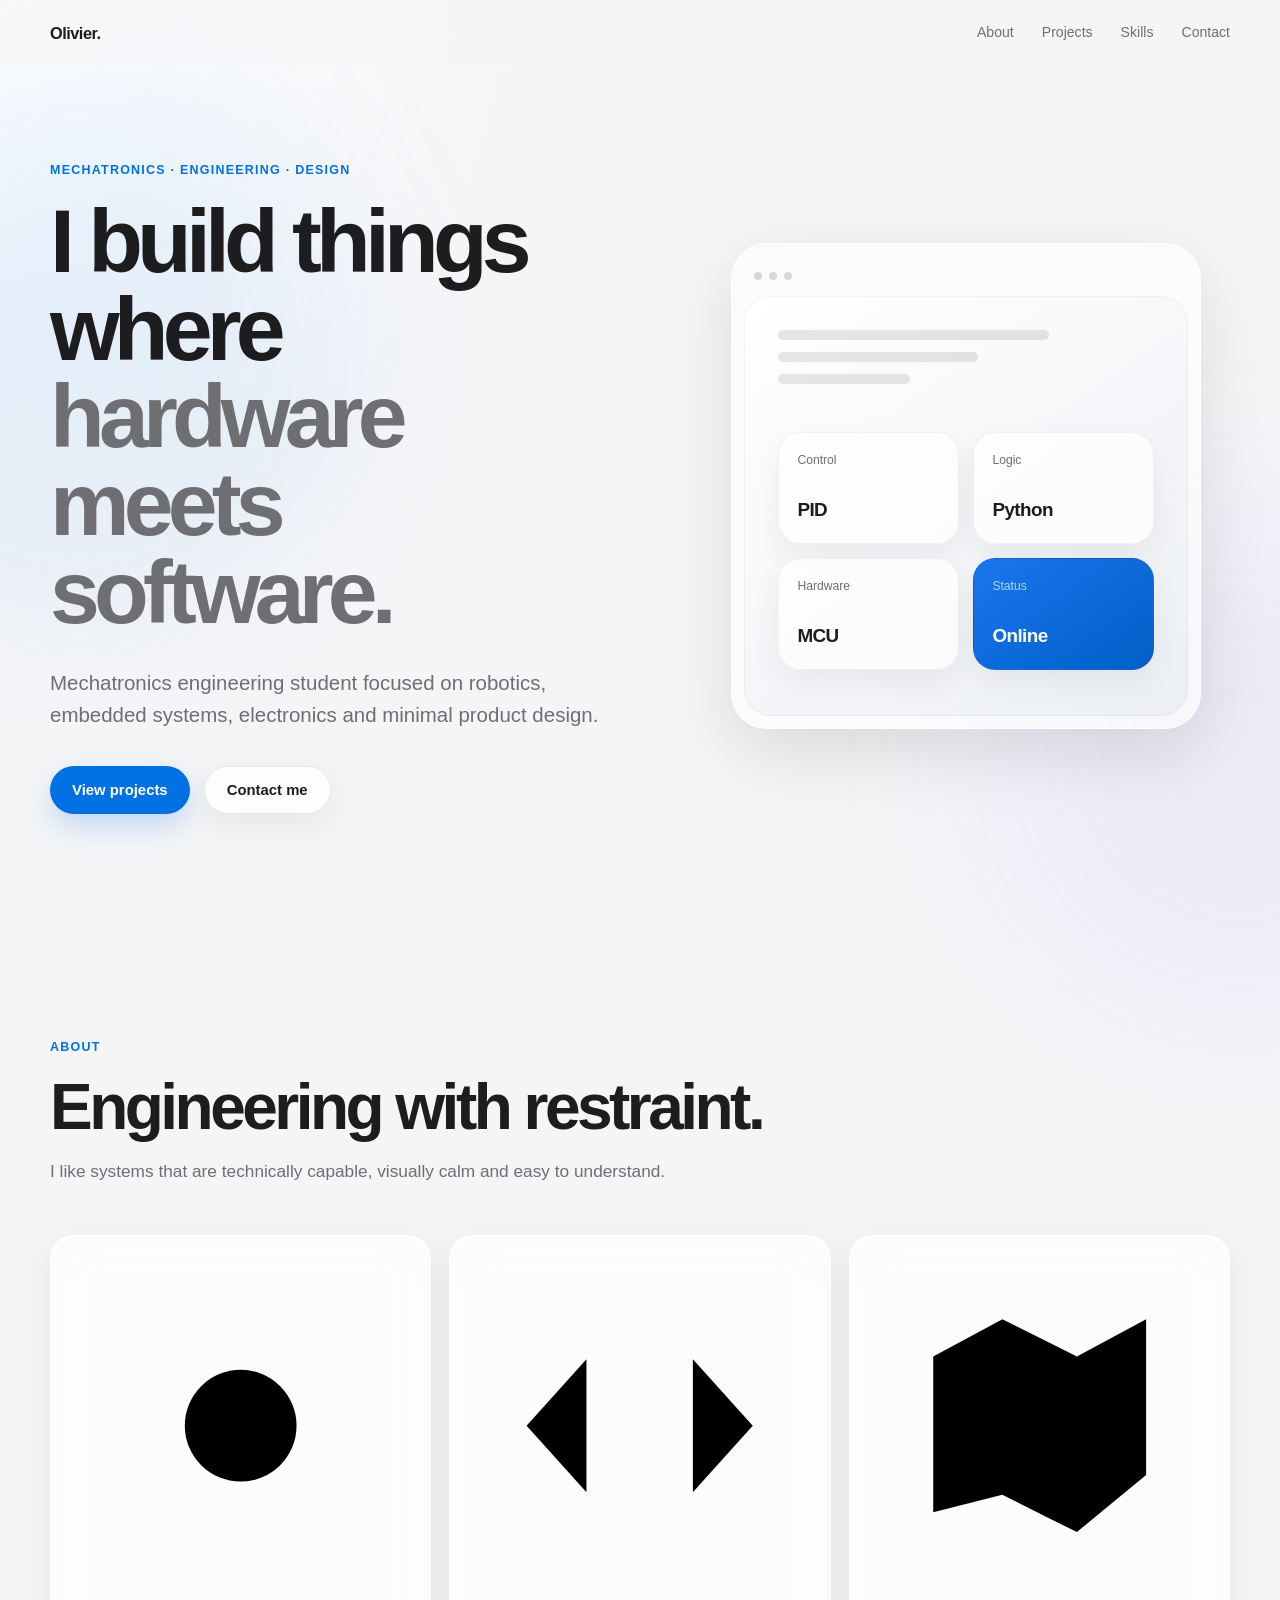
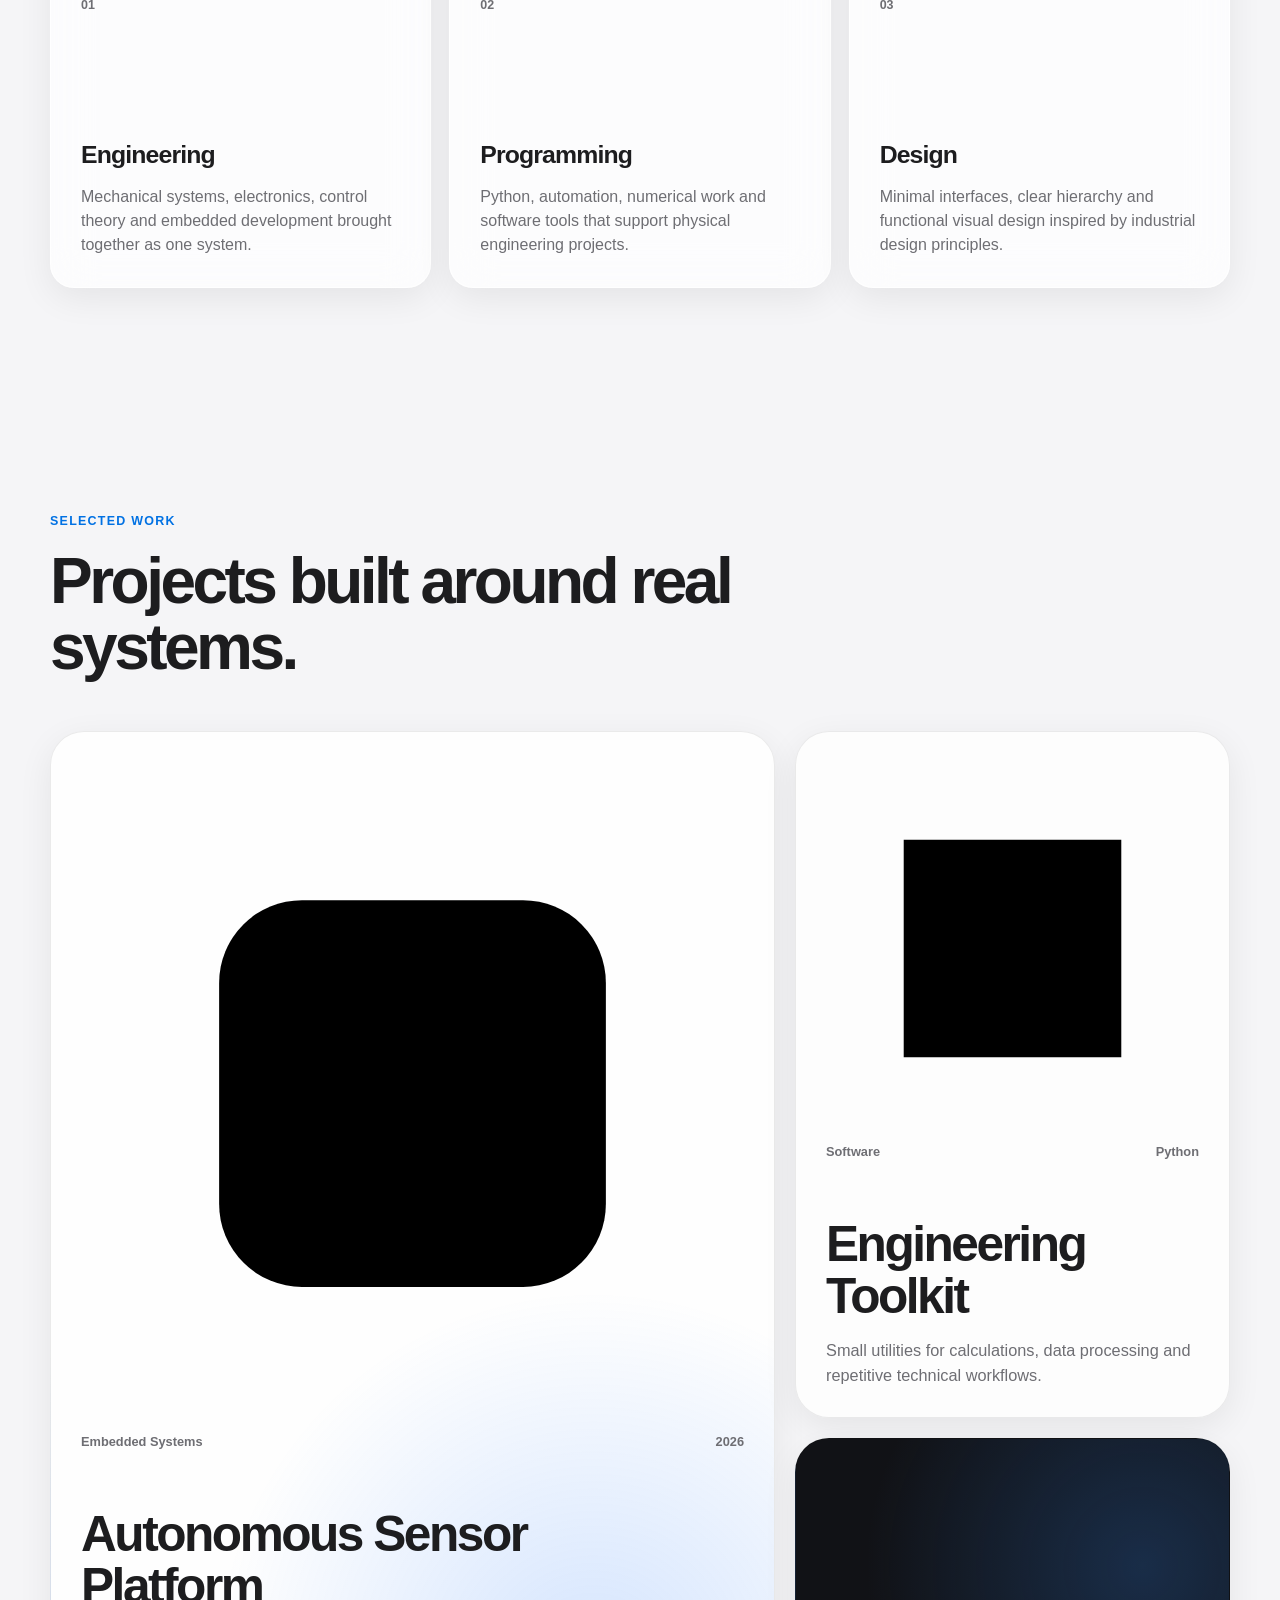
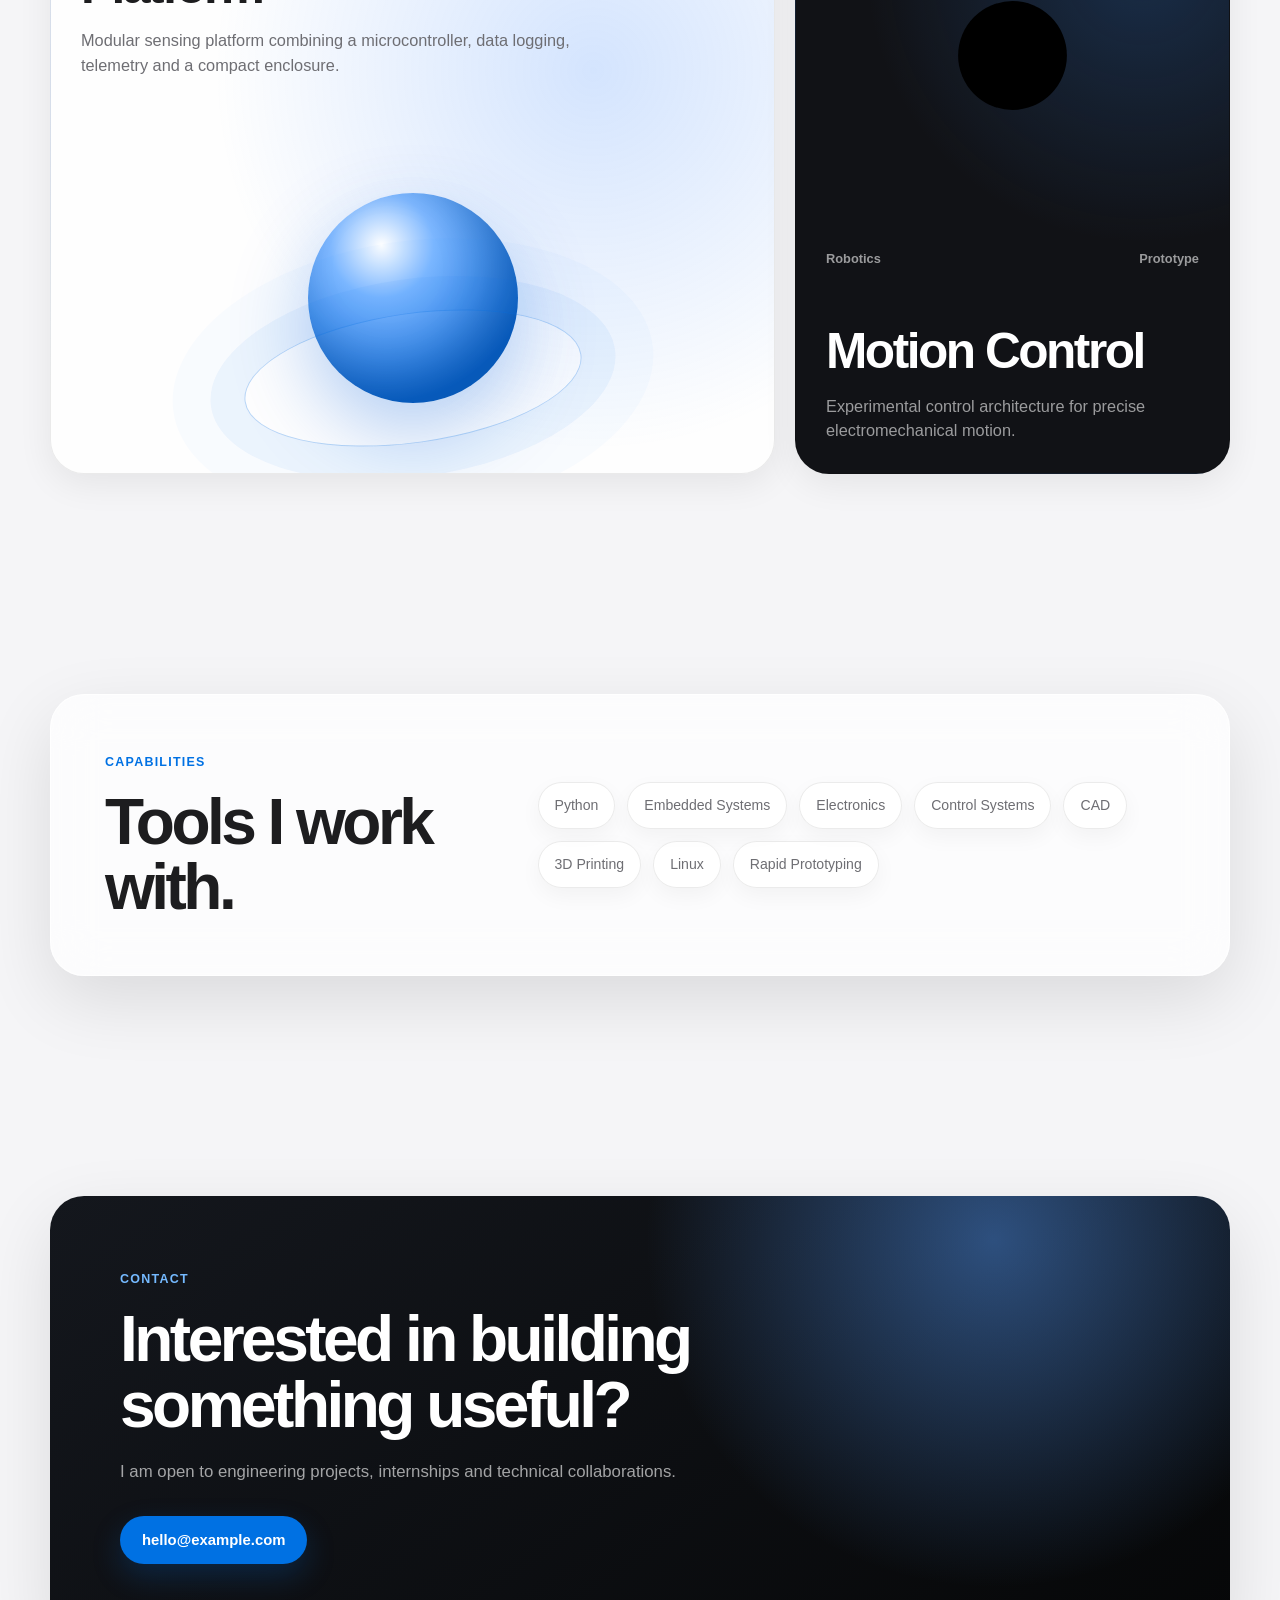
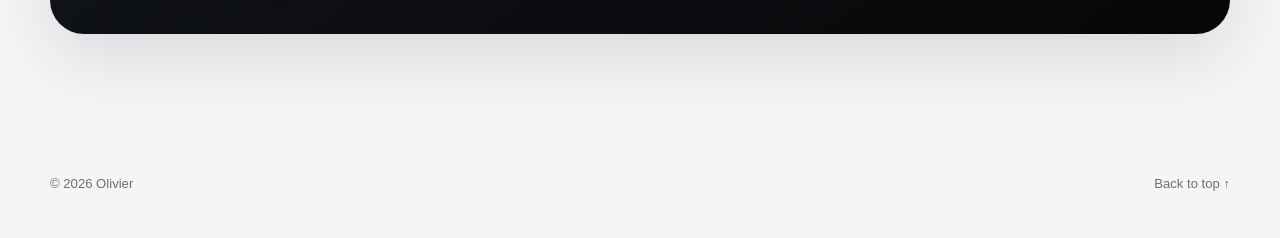
==== commit c9c7c68d: "Add files via upload" ====
--- a/index.html
+++ b/index.html
@@ -1,243 +1,269 @@
 <!DOCTYPE html>
 <html lang="en">
 <head>
-  <meta charset="UTF-8">
-  <meta name="viewport" content="width=device-width, initial-scale=1.0">
-  <meta name="description" content="olivier claisse, mechatronics engineering student at kit.">
-  <title>olivier claisse</title>
-  <link rel="stylesheet" href="styles.css">
+  <meta charset="UTF-8" />
+  <meta name="viewport" content="width=device-width, initial-scale=1.0" />
+  <meta name="description" content="Personal portfolio website" />
+  <title>Olivier | Portfolio</title>
+  <link rel="stylesheet" href="styles.css" />
 </head>
 
 <body>
-  <header class="header">
-    <nav class="nav container">
-      <a class="logo" href="#home">olivier.</a>
+  <div class="ambient ambient-one"></div>
+  <div class="ambient ambient-two"></div>
+
+  <header class="site-header">
+    <nav class="nav container" aria-label="Primary navigation">
+      <a class="brand" href="#home">Olivier.</a>
 
       <div class="nav-links">
-        <a href="#projects">projects</a>
-        <a href="#about">about</a>
-        <a href="#contact">contact</a>
+        <a href="#about">About</a>
+        <a href="#work">Projects</a>
+        <a href="#skills">Skills</a>
+        <a href="#contact">Contact</a>
       </div>
     </nav>
   </header>
 
   <main>
     <section class="hero container" id="home">
-      <div>
-        <p class="eyebrow">mechatronics · engineering · software</p>
-
+      <div class="hero-copy reveal">
+        <span class="eyebrow">Mechatronics · Engineering · Design</span>
         <h1>
-          building systems where
-          <span><strong>hardware</strong> meets <strong>software.</strong></span>
+          I build things where
+          <span>hardware meets software.</span>
         </h1>
 
-        <p class="hero-description">
-          mechatronics and information technology student at <strong>kit</strong>,
-          interested in embedded systems, electronics, robotics,
-          control engineering and software.
+        <p class="hero-text">
+          Mechatronics engineering student focused on robotics, embedded systems,
+          electronics and minimal product design.
         </p>
 
-        <div class="hero-meta">
-          <span><strong>kit</strong></span>
-          <span>karlsruhe, germany</span>
-        </div>
-
-        <div class="hero-links">
-          <a class="button" href="https://github.com/olivier-cls" target="_blank" rel="noreferrer">
-            github <span>↗</span>
-          </a>
-
-          <a class="button secondary" href="#contact">
-            contact <span>↓</span>
-          </a>
-        </div>
-      </div>
-
-      <div class="hero-visual">
-        <div class="visual-panel">
-          <div class="visual-label">
-            <span>distance sensing</span>
-            <span class="online"><i></i>active</span>
-          </div>
-
-          <div class="atom">
-            <div class="sensor-ring">
-              <span class="sensor-node node-1"><i></i></span>
-              <span class="sensor-node node-2"><i></i></span>
-              <span class="sensor-node node-3"><i></i></span>
+        <div class="hero-flow" aria-hidden="true"><span></span></div>
+
+        <div class="hero-actions">
+          <a class="button button-primary" href="#work">View projects</a>
+          <a class="button button-secondary" href="#contact">Contact me</a>
+        </div>
+      </div>
+
+      <div class="hero-visual reveal delay-one" aria-hidden="true">
+        <div class="device-card">
+          <div class="device-topbar">
+            <span></span>
+            <span></span>
+            <span></span>
+          </div>
+
+          <div class="device-screen">
+            <div class="code-line line-wide"></div>
+            <div class="code-line line-medium"></div>
+            <div class="code-line line-short"></div>
+
+            <div class="signal-row" aria-hidden="true">
+              <span></span><span></span><span></span><span></span><span></span>
             </div>
 
-            <div class="nucleus">
-              <span class="nucleus-core"></span>
+            <div class="system-grid">
+              <div class="system-tile">
+                <span class="tile-label">Control</span>
+                <strong>PID</strong>
+              </div>
+
+              <div class="system-tile">
+                <span class="tile-label">Logic</span>
+                <strong>Python</strong>
+              </div>
+
+              <div class="system-tile">
+                <span class="tile-label">Hardware</span>
+                <strong>MCU</strong>
+              </div>
+
+              <div class="system-tile accent-tile">
+                <span class="tile-label">Status</span>
+                <strong>Online</strong>
+              </div>
             </div>
           </div>
-
-          <div class="visual-footer">
-            <div>
-              <span>range</span>
-              <strong>distance</strong>
-            </div>
-
-            <div>
-              <span>signal</span>
-              <strong>pulse</strong>
-            </div>
-
-            <div>
-              <span>nodes</span>
-              <strong>03</strong>
-            </div>
-          </div>
-        </div>
-      </div>
-    </section>
-
-    <section class="section container" id="projects">
-      <div class="section-heading">
+        </div>
+      </div>
+    </section>
+
+    <section class="section container" id="about">
+      <div class="section-heading reveal">
+        <span class="eyebrow">About</span>
+        <h2>Engineering with restraint.</h2>
+        <p>
+          I like systems that are technically capable, visually calm and easy to
+          understand.
+        </p>
+      </div>
+
+      <div class="about-grid">
+        <article class="glass-card feature-card reveal">
+          <div class="icon-badge" aria-hidden="true">
+            <svg viewBox="0 0 24 24">
+              <path d="M12 3v3M12 18v3M3 12h3M18 12h3M5.64 5.64l2.12 2.12M16.24 16.24l2.12 2.12M18.36 5.64l-2.12 2.12M7.76 16.24l-2.12 2.12"/>
+              <circle cx="12" cy="12" r="4.2"/>
+            </svg>
+          </div>
+          <span class="card-number">01</span>
+          <h3>Engineering</h3>
+          <p>
+            Mechanical systems, electronics, control theory and embedded
+            development brought together as one system.
+          </p>
+        </article>
+
+        <article class="glass-card feature-card reveal delay-one">
+          <div class="icon-badge" aria-hidden="true">
+            <svg viewBox="0 0 24 24">
+              <path d="M8 7 3.5 12 8 17M16 7l4.5 5-4.5 5M14 4l-4 16"/>
+            </svg>
+          </div>
+          <span class="card-number">02</span>
+          <h3>Programming</h3>
+          <p>
+            Python, automation, numerical work and software tools that support
+            physical engineering projects.
+          </p>
+        </article>
+
+        <article class="glass-card feature-card reveal delay-two">
+          <div class="icon-badge" aria-hidden="true">
+            <svg viewBox="0 0 24 24">
+              <path d="M4 18.5V6.8L9.2 4l5.6 2.8L20 4v11.7L14.8 20l-5.6-2.8L4 18.5Z"/>
+              <path d="M9.2 4v13.2M14.8 6.8V20"/>
+            </svg>
+          </div>
+          <span class="card-number">03</span>
+          <h3>Design</h3>
+          <p>
+            Minimal interfaces, clear hierarchy and functional visual design
+            inspired by industrial design principles.
+          </p>
+        </article>
+      </div>
+    </section>
+
+    <section class="section container" id="work">
+      <div class="section-heading reveal">
+        <span class="eyebrow">Selected work</span>
+        <h2>Projects built around real systems.</h2>
+      </div>
+
+      <div class="project-grid">
+        <article class="project-card project-large reveal">
+          <div class="project-icon" aria-hidden="true">
+            <svg viewBox="0 0 24 24">
+              <rect x="5" y="5" width="14" height="14" rx="3"/>
+              <path d="M9 1v4M15 1v4M9 19v4M15 19v4M1 9h4M1 15h4M19 9h4M19 15h4"/>
+              <path d="M9 9h6v6H9z"/>
+            </svg>
+          </div>
+          <div class="project-meta">
+            <span>Embedded Systems</span>
+            <span>2026</span>
+          </div>
+
+          <div class="project-content">
+            <h3>Autonomous Sensor Platform</h3>
+            <p>
+              Modular sensing platform combining a microcontroller, data logging,
+              telemetry and a compact enclosure.
+            </p>
+          </div>
+
+          <div class="project-graphic">
+            <div class="orb"></div>
+            <div class="rings"></div>
+          </div>
+        </article>
+
+        <article class="project-card reveal delay-one">
+          <div class="project-icon" aria-hidden="true">
+            <svg viewBox="0 0 24 24">
+              <path d="M5 5h14v14H5z"/>
+              <path d="M8 9h8M8 12h5M8 15h7"/>
+            </svg>
+          </div>
+          <div class="project-meta">
+            <span>Software</span>
+            <span>Python</span>
+          </div>
+
+          <div class="project-content">
+            <h3>Engineering Toolkit</h3>
+            <p>
+              Small utilities for calculations, data processing and repetitive
+              technical workflows.
+            </p>
+          </div>
+        </article>
+
+        <article class="project-card dark-card reveal delay-two">
+          <div class="project-icon" aria-hidden="true">
+            <svg viewBox="0 0 24 24">
+              <circle cx="12" cy="12" r="3.5"/>
+              <path d="M12 2v3M12 19v3M2 12h3M19 12h3M5 5l2.2 2.2M16.8 16.8 19 19M19 5l-2.2 2.2M7.2 16.8 5 19"/>
+            </svg>
+          </div>
+          <div class="project-meta">
+            <span>Robotics</span>
+            <span>Prototype</span>
+          </div>
+
+          <div class="project-content">
+            <h3>Motion Control</h3>
+            <p>
+              Experimental control architecture for precise electromechanical
+              motion.
+            </p>
+          </div>
+        </article>
+      </div>
+    </section>
+
+    <section class="section container" id="skills">
+      <div class="skills-panel reveal">
         <div>
-          <p class="eyebrow">selected work</p>
-          <h2><strong>projects.</strong></h2>
-        </div>
-
-        <p class="section-description">
-          each project now has its own page with images, context and the story behind it.
+          <span class="eyebrow">Capabilities</span>
+          <h2>Tools I work with.</h2>
+        </div>
+
+        <div class="skill-list">
+          <span>Python</span>
+          <span>Embedded Systems</span>
+          <span>Electronics</span>
+          <span>Control Systems</span>
+          <span>CAD</span>
+          <span>3D Printing</span>
+          <span>Linux</span>
+          <span>Rapid Prototyping</span>
+        </div>
+      </div>
+    </section>
+
+    <section class="section container" id="contact">
+      <div class="contact-card reveal">
+        <span class="eyebrow">Contact</span>
+        <h2>Interested in building something useful?</h2>
+        <p>
+          I am open to engineering projects, internships and technical
+          collaborations.
         </p>
-      </div>
-
-      <div class="project-grid">
-        <a class="project-card" href="openwrt.html">
-          <div class="project-card-top">
-            <span>01</span>
-            <span class="project-card-arrow">↗</span>
-          </div>
-
-          <div class="project-card-body">
-            <h3><strong>openwrt</strong> router</h3>
-            <p>raspberry pi based router and networking system running openwrt.</p>
-
-            <div class="tags">
-              <span>raspberry pi</span>
-              <span>linux</span>
-              <span>networking</span>
-            </div>
-          </div>
+
+        <a class="button button-primary" href="mailto:hello@example.com">
+          hello@example.com
         </a>
-
-        <a class="project-card" href="equalizer.html">
-          <div class="project-card-top">
-            <span>02</span>
-            <span class="project-card-arrow">↗</span>
-          </div>
-
-          <div class="project-card-body">
-            <h3>two-band <strong>equalizer</strong></h3>
-            <p>analog filter system designed and simulated using ltspice.</p>
-
-            <div class="tags">
-              <span>electronics</span>
-              <span>ltspice</span>
-              <span>filters</span>
-            </div>
-          </div>
-        </a>
-
-        <a class="project-card" href="engineering-tools.html">
-          <div class="project-card-top">
-            <span>03</span>
-            <span class="project-card-arrow">↗</span>
-          </div>
-
-          <div class="project-card-body">
-            <h3><strong>engineering</strong> tools</h3>
-            <p>small programs for calculations, numerical processing and technical workflows.</p>
-
-            <div class="tags">
-              <span>python</span>
-              <span>matlab</span>
-              <span>automation</span>
-            </div>
-          </div>
-        </a>
-      </div>
-    </section>
-
-    <section class="section container" id="about">
-      <div class="about">
-        <div>
-          <p class="eyebrow">about</p>
-          <h2><strong>engineering</strong> with restraint.</h2>
-        </div>
-
-        <div class="about-copy">
-          <p class="about-lead">
-            i study <strong>mechatronics</strong> and information technology at <strong>kit</strong>.
-          </p>
-
-          <p>
-            i am interested in systems where electronics, mechanics and software interact.
-            my main areas of interest are embedded systems, robotics, automation,
-            control engineering and product development.
-          </p>
-
-          <p>
-            i prefer technically capable systems with <strong>clear interfaces</strong>,
-            minimal visual design and as little unnecessary complexity as possible.
-          </p>
-        </div>
-      </div>
-    </section>
-
-    <section class="section container contact-section" id="contact">
-      <div class="contact-heading">
-        <p class="eyebrow">contact</p>
-        <h2>get in <strong>touch.</strong></h2>
-        <p>choose what you want to talk about.</p>
-      </div>
-
-      <div class="contact-options">
-        <a class="contact-option" href="mailto:olivierclaisse@protonmail.com?subject=internship">
-          <span class="contact-option-number">01</span>
-
-          <span class="contact-option-copy">
-            <strong>internship</strong>
-            <small>roles, placements and engineering opportunities</small>
-          </span>
-
-          <span class="contact-option-arrow">↗</span>
-        </a>
-
-        <a class="contact-option" href="mailto:olivierclaisse@protonmail.com?subject=collaboration">
-          <span class="contact-option-number">02</span>
-
-          <span class="contact-option-copy">
-            <strong>collaboration</strong>
-            <small>technical projects, prototypes and joint work</small>
-          </span>
-
-          <span class="contact-option-arrow">↗</span>
-        </a>
-
-        <a class="contact-option" href="mailto:olivierclaisse@protonmail.com?subject=consulting">
-          <span class="contact-option-number">03</span>
-
-          <span class="contact-option-copy">
-            <strong>consulting</strong>
-            <small>technical advice, analysis and problem solving</small>
-          </span>
-
-          <span class="contact-option-arrow">↗</span>
-        </a>
-      </div>
-
-      <a class="contact-direct" href="mailto:olivierclaisse@protonmail.com">
-        olivierclaisse@protonmail.com
-      </a>
+      </div>
     </section>
   </main>
 
   <footer class="footer container">
-    <span>© 2026 olivier claisse</span>
-    <a href="#home">back to top ↑</a>
+    <span>© 2026 Olivier</span>
+    <a href="#home">Back to top ↑</a>
   </footer>
 </body>
 </html>
--- a/styles.css
+++ b/styles.css
@@ -1,16 +1,22 @@
+/* ---------- Base ---------- */
 
 :root {
-  --bg: #050506;
-  --surface: #0d0d0f;
-  --surface-2: #121215;
-  --text: #f5f5f7;
-  --muted: #929297;
-  --muted-dark: #626267;
-  --line: rgba(255, 255, 255, 0.10);
-  --line-hover: rgba(255, 255, 255, 0.20);
-  --blue: #2997ff;
+  --bg: #f5f5f7;
+  --surface: rgba(255, 255, 255, 0.72);
+  --surface-strong: #ffffff;
+  --text: #1d1d1f;
+  --muted: #6e6e73;
+  --line: rgba(0, 0, 0, 0.08);
+  --accent: #0071e3;
+  --accent-dark: #005bbb;
+
+  --shadow-sm: 0 10px 35px rgba(0, 0, 0, 0.07);
+  --shadow-md: 0 24px 70px rgba(0, 0, 0, 0.11);
+  --shadow-hover: 0 32px 90px rgba(0, 0, 0, 0.15);
+
+  --radius-md: 24px;
+  --radius-lg: 34px;
   --max-width: 1180px;
-  --section-space: clamp(88px, 10vw, 145px);
 }
 
 * {
@@ -28,18 +34,17 @@
   overflow-x: hidden;
   color: var(--text);
   background:
-    radial-gradient(circle at 85% -10%, rgba(41, 151, 255, 0.09), transparent 33rem),
+    radial-gradient(circle at top left, rgba(255, 255, 255, 0.95), transparent 34rem),
     var(--bg);
   font-family:
     -apple-system,
     BlinkMacSystemFont,
-    "sf pro display",
-    "sf pro text",
-    "helvetica neue",
-    arial,
+    "SF Pro Display",
+    "SF Pro Text",
+    "Helvetica Neue",
+    Arial,
     sans-serif;
   line-height: 1.5;
-  text-transform: lowercase;
   -webkit-font-smoothing: antialiased;
 }
 
@@ -48,43 +53,48 @@
   text-decoration: none;
 }
 
-button {
-  font: inherit;
-}
-
-strong {
-  color: var(--text);
-  font-weight: 720;
-}
-
 .container {
-  width: min(calc(100% - 48px), var(--max-width));
+  width: min(calc(100% - 40px), var(--max-width));
   margin-inline: auto;
 }
 
-.eyebrow {
-  margin-bottom: 18px;
-  color: var(--muted-dark);
-  font-size: 0.71rem;
-  font-weight: 550;
-  letter-spacing: 0.09em;
-}
-
-.section {
-  padding-block: var(--section-space);
-  border-top: 1px solid var(--line);
-}
-
-/* navigation */
-
-.header {
+/* ---------- Ambient background ---------- */
+
+.ambient {
+  position: fixed;
+  z-index: -1;
+  width: 520px;
+  height: 520px;
+  border-radius: 50%;
+  filter: blur(90px);
+  opacity: 0.35;
+  pointer-events: none;
+  animation: ambientFloat 14s ease-in-out infinite alternate;
+}
+
+.ambient-one {
+  top: 80px;
+  left: -180px;
+  background: rgba(94, 179, 255, 0.35);
+}
+
+.ambient-two {
+  top: 500px;
+  right: -220px;
+  background: rgba(173, 135, 255, 0.25);
+  animation-delay: -5s;
+}
+
+/* ---------- Navigation ---------- */
+
+.site-header {
   position: sticky;
   top: 0;
   z-index: 100;
-  background: rgba(5, 5, 6, 0.76);
-  border-bottom: 1px solid var(--line);
-  backdrop-filter: blur(24px);
-  -webkit-backdrop-filter: blur(24px);
+  border-bottom: 1px solid rgba(255, 255, 255, 0.5);
+  background: rgba(245, 245, 247, 0.7);
+  backdrop-filter: blur(24px) saturate(180%);
+  -webkit-backdrop-filter: blur(24px) saturate(180%);
 }
 
 .nav {
@@ -92,53 +102,60 @@
   display: flex;
   align-items: center;
   justify-content: space-between;
-  gap: 24px;
-}
-
-.logo {
-  font-weight: 760;
-  letter-spacing: -0.04em;
+}
+
+.brand {
+  font-size: 1.02rem;
+  font-weight: 700;
+  letter-spacing: -0.03em;
 }
 
 .nav-links {
   display: flex;
   align-items: center;
-  gap: 26px;
+  gap: 28px;
 }
 
 .nav-links a {
   color: var(--muted);
-  font-size: 0.84rem;
-  transition: color 180ms ease;
+  font-size: 0.88rem;
+  transition:
+    color 180ms ease,
+    transform 180ms ease;
 }
 
 .nav-links a:hover {
   color: var(--text);
-}
-
-/* homepage hero */
+  transform: translateY(-1px);
+}
+
+/* ---------- Hero ---------- */
 
 .hero {
   min-height: calc(100vh - 66px);
-  padding-block: clamp(75px, 9vw, 125px);
   display: grid;
-  grid-template-columns: minmax(0, 1.1fr) minmax(360px, .9fr);
+  grid-template-columns: 1.05fr 0.95fr;
   align-items: center;
-  gap: clamp(55px, 8vw, 105px);
-}
-
-.hero h1,
-.project-page-hero h1 {
-  max-width: 850px;
-  font-size: clamp(3.3rem, 6.3vw, 6.5rem);
-  line-height: .98;
-  letter-spacing: -.065em;
-  font-weight: 470;
-}
-
-.hero h1 strong,
-.project-page-hero h1 strong {
-  font-weight: 780;
+  gap: 70px;
+  padding-block: 90px 110px;
+}
+
+.eyebrow {
+  display: inline-block;
+  margin-bottom: 18px;
+  color: var(--accent);
+  font-size: 0.78rem;
+  font-weight: 700;
+  letter-spacing: 0.1em;
+  text-transform: uppercase;
+}
+
+.hero h1 {
+  max-width: 800px;
+  font-size: clamp(3.3rem, 7vw, 6.6rem);
+  line-height: 0.98;
+  letter-spacing: -0.065em;
+  font-weight: 750;
 }
 
 .hero h1 span {
@@ -146,818 +163,650 @@
   color: var(--muted);
 }
 
-.hero-description {
-  max-width: 650px;
+.hero-text {
+  max-width: 640px;
   margin-top: 30px;
   color: var(--muted);
-  font-size: clamp(1rem, 1.5vw, 1.18rem);
-  line-height: 1.65;
-}
-
-.hero-meta {
+  font-size: clamp(1.08rem, 2vw, 1.28rem);
+  line-height: 1.6;
+}
+
+.hero-actions {
   display: flex;
   flex-wrap: wrap;
-  gap: 10px;
-  margin-top: 26px;
-  color: var(--muted-dark);
-  font-size: .8rem;
-}
-
-.hero-meta span + span::before {
-  content: "·";
-  margin-right: 10px;
-}
-
-.hero-links {
-  display: flex;
-  flex-wrap: wrap;
-  gap: 10px;
-  margin-top: 32px;
-}
+  gap: 14px;
+  margin-top: 34px;
+}
+
+/* ---------- Buttons ---------- */
 
 .button {
-  min-height: 46px;
-  padding: 0 19px;
+  min-height: 48px;
   display: inline-flex;
   align-items: center;
   justify-content: center;
-  gap: 9px;
-  border: 1px solid transparent;
   border-radius: 999px;
-  background: var(--text);
-  color: #080809;
-  font-size: .86rem;
+  padding: 0 22px;
+  font-size: 0.93rem;
   font-weight: 650;
   transition:
     transform 180ms ease,
-    background 180ms ease,
-    color 180ms ease,
-    border-color 180ms ease;
+    box-shadow 180ms ease,
+    background 180ms ease;
 }
 
 .button:hover {
   transform: translateY(-2px);
 }
 
-.button.secondary {
-  color: var(--text);
-  background: rgba(255, 255, 255, .04);
-  border-color: var(--line);
-}
-
-/* sensing visual */
+.button-primary {
+  color: white;
+  background: var(--accent);
+  box-shadow: 0 12px 30px rgba(0, 113, 227, 0.22);
+}
+
+.button-primary:hover {
+  background: var(--accent-dark);
+  box-shadow: 0 16px 38px rgba(0, 113, 227, 0.3);
+}
+
+.button-secondary {
+  background: rgba(255, 255, 255, 0.8);
+  border: 1px solid var(--line);
+  box-shadow: var(--shadow-sm);
+}
+
+/* ---------- Hero visual ---------- */
 
 .hero-visual {
   display: flex;
-  justify-content: flex-end;
-}
-
-.visual-panel {
-  width: 100%;
-  max-width: 500px;
-  aspect-ratio: 1 / 1;
-  display: flex;
-  flex-direction: column;
-  padding: 24px;
-  border: 1px solid var(--line);
-  border-radius: 30px;
-  background: linear-gradient(145deg, #111114, #09090b);
-  box-shadow: 0 35px 100px rgba(0,0,0,.35);
-}
-
-.visual-label {
-  display: flex;
-  justify-content: space-between;
-  color: var(--muted-dark);
-  font-size: .72rem;
-}
-
-.online {
+  justify-content: center;
+}
+
+.device-card {
+  width: min(100%, 470px);
+  padding: 12px;
+  border: 1px solid rgba(255, 255, 255, 0.75);
+  border-radius: 36px;
+  background: rgba(255, 255, 255, 0.62);
+  box-shadow: var(--shadow-md);
+  backdrop-filter: blur(28px) saturate(150%);
+  -webkit-backdrop-filter: blur(28px) saturate(150%);
+  animation: deviceFloat 6s ease-in-out infinite;
+}
+
+.device-topbar {
+  height: 40px;
   display: flex;
   align-items: center;
   gap: 7px;
-}
-
-.online i {
-  width: 6px;
-  height: 6px;
+  padding-inline: 10px;
+}
+
+.device-topbar span {
+  width: 8px;
+  height: 8px;
   border-radius: 50%;
-  background: #57d17a;
-  box-shadow: 0 0 8px rgba(87, 209, 122, .6);
-}
-
-.atom {
+  background: rgba(29, 29, 31, 0.16);
+}
+
+.device-screen {
+  min-height: 420px;
+  padding: 34px;
+  overflow: hidden;
+  border-radius: 27px;
+  background:
+    linear-gradient(145deg, rgba(255, 255, 255, 0.98), rgba(235, 238, 243, 0.98));
+  box-shadow: inset 0 0 0 1px rgba(0, 0, 0, 0.04);
+}
+
+.code-line {
+  height: 10px;
+  margin-bottom: 12px;
+  border-radius: 999px;
+  background: rgba(29, 29, 31, 0.11);
+}
+
+.line-wide {
+  width: 72%;
+}
+
+.line-medium {
+  width: 53%;
+}
+
+.line-short {
+  width: 35%;
+}
+
+.system-grid {
+  display: grid;
+  grid-template-columns: repeat(2, 1fr);
+  gap: 14px;
+  margin-top: 48px;
+}
+
+.system-tile {
+  min-height: 112px;
+  display: flex;
+  flex-direction: column;
+  justify-content: space-between;
+  padding: 18px;
+  border: 1px solid rgba(0, 0, 0, 0.05);
+  border-radius: 22px;
+  background: rgba(255, 255, 255, 0.74);
+  box-shadow: 0 12px 30px rgba(0, 0, 0, 0.06);
+  transition:
+    transform 200ms ease,
+    box-shadow 200ms ease;
+}
+
+.system-tile:hover {
+  transform: translateY(-4px);
+  box-shadow: 0 18px 42px rgba(0, 0, 0, 0.1);
+}
+
+.tile-label {
+  color: var(--muted);
+  font-size: 0.76rem;
+}
+
+.system-tile strong {
+  font-size: 1.18rem;
+  letter-spacing: -0.03em;
+}
+
+.accent-tile {
+  color: white;
+  background: linear-gradient(145deg, #1976ee, #005fc7);
+}
+
+.accent-tile .tile-label {
+  color: rgba(255, 255, 255, 0.68);
+}
+
+/* ---------- Sections ---------- */
+
+.section {
+  padding-block: 110px;
+}
+
+.section-heading {
+  max-width: 760px;
+  margin-bottom: 50px;
+}
+
+.section-heading h2,
+.skills-panel h2,
+.contact-card h2 {
+  font-size: clamp(2.3rem, 5vw, 4.5rem);
+  line-height: 1.03;
+  letter-spacing: -0.055em;
+}
+
+.section-heading p {
+  max-width: 650px;
+  margin-top: 18px;
+  color: var(--muted);
+  font-size: 1.08rem;
+}
+
+/* ---------- Glass cards ---------- */
+
+.about-grid {
+  display: grid;
+  grid-template-columns: repeat(3, 1fr);
+  gap: 18px;
+}
+
+.glass-card {
+  border: 1px solid rgba(255, 255, 255, 0.75);
+  background: var(--surface);
+  box-shadow: var(--shadow-sm);
+  backdrop-filter: blur(22px) saturate(140%);
+  -webkit-backdrop-filter: blur(22px) saturate(140%);
+}
+
+.feature-card {
+  min-height: 310px;
+  padding: 30px;
+  border-radius: var(--radius-md);
+  transition:
+    transform 220ms ease,
+    box-shadow 220ms ease,
+    background 220ms ease;
+}
+
+.feature-card:hover {
+  transform: translateY(-8px);
+  background: rgba(255, 255, 255, 0.9);
+  box-shadow: var(--shadow-hover);
+}
+
+.card-number {
+  color: var(--muted);
+  font-size: 0.78rem;
+  font-weight: 650;
+}
+
+.feature-card h3 {
+  margin-top: 120px;
+  font-size: 1.55rem;
+  letter-spacing: -0.035em;
+}
+
+.feature-card p {
+  margin-top: 12px;
+  color: var(--muted);
+}
+
+/* ---------- Projects ---------- */
+
+.project-grid {
+  display: grid;
+  grid-template-columns: 1.25fr 0.75fr;
+  gap: 20px;
+}
+
+.project-card {
   position: relative;
-  flex: 1;
-  min-height: 280px;
-  display: grid;
-  place-items: center;
-}
-
-.sensor-ring {
+  min-height: 390px;
+  overflow: hidden;
+  padding: 30px;
+  border: 1px solid var(--line);
+  border-radius: var(--radius-lg);
+  background: rgba(255, 255, 255, 0.78);
+  box-shadow: var(--shadow-sm);
+  transition:
+    transform 240ms ease,
+    box-shadow 240ms ease;
+}
+
+.project-card:hover {
+  transform: translateY(-7px) scale(1.004);
+  box-shadow: var(--shadow-hover);
+}
+
+.project-large {
+  grid-row: span 2;
+  min-height: 800px;
+  background:
+    radial-gradient(circle at 75% 70%, rgba(44, 126, 255, 0.2), transparent 35%),
+    rgba(255, 255, 255, 0.83);
+}
+
+.project-meta {
+  display: flex;
+  justify-content: space-between;
+  color: var(--muted);
+  font-size: 0.8rem;
+  font-weight: 600;
+}
+
+.project-content {
+  position: relative;
+  z-index: 2;
+  max-width: 500px;
+  margin-top: 58px;
+}
+
+.project-content h3 {
+  font-size: clamp(2rem, 4vw, 3.1rem);
+  line-height: 1.04;
+  letter-spacing: -0.05em;
+}
+
+.project-content p {
+  margin-top: 16px;
+  color: var(--muted);
+  font-size: 1.02rem;
+}
+
+.project-graphic {
   position: absolute;
-  width: min(72%, 310px);
-  aspect-ratio: 1;
-  border: 1px solid rgba(90, 180, 255, .28);
+  inset: auto 0 0 0;
+  height: 55%;
+}
+
+.orb {
+  position: absolute;
+  left: 50%;
+  bottom: 70px;
+  width: 210px;
+  height: 210px;
+  transform: translateX(-50%);
+  border-radius: 50%;
+  background:
+    radial-gradient(circle at 35% 25%, #ffffff, #7db7ff 25%, #0969da 75%);
+  box-shadow:
+    0 30px 80px rgba(0, 93, 219, 0.3),
+    inset -25px -30px 50px rgba(0, 0, 0, 0.16);
+  animation: orbPulse 5s ease-in-out infinite;
+}
+
+.rings {
+  position: absolute;
+  left: 50%;
+  bottom: 30px;
+  width: 340px;
+  height: 130px;
+  transform: translateX(-50%) rotate(-8deg);
+  border: 1px solid rgba(0, 113, 227, 0.28);
   border-radius: 50%;
   box-shadow:
-    inset 0 0 35px rgba(41,151,255,.025),
-    0 0 35px rgba(41,151,255,.035);
-}
-
-.nucleus {
-  position: relative;
-  z-index: 3;
-  width: clamp(106px, 12vw, 148px);
-  aspect-ratio: 1;
+    0 0 0 34px rgba(0, 113, 227, 0.055),
+    0 0 0 72px rgba(0, 113, 227, 0.025);
+}
+
+.dark-card {
+  color: white;
+  background:
+    radial-gradient(circle at 80% 20%, rgba(40, 95, 165, 0.35), transparent 45%),
+    #111216;
+}
+
+.dark-card .project-meta,
+.dark-card .project-content p {
+  color: rgba(255, 255, 255, 0.58);
+}
+
+/* ---------- Skills ---------- */
+
+.skills-panel {
   display: grid;
-  place-items: center;
-  border-radius: 50%;
+  grid-template-columns: 0.75fr 1.25fr;
+  gap: 50px;
+  padding: 54px;
+  border: 1px solid rgba(255, 255, 255, 0.76);
+  border-radius: var(--radius-lg);
+  background: rgba(255, 255, 255, 0.72);
+  box-shadow: var(--shadow-md);
+  backdrop-filter: blur(26px);
+  -webkit-backdrop-filter: blur(26px);
+}
+
+.skill-list {
+  display: flex;
+  flex-wrap: wrap;
+  align-content: center;
+  gap: 12px;
+}
+
+.skill-list span {
+  padding: 12px 16px;
+  border: 1px solid var(--line);
+  border-radius: 999px;
+  background: rgba(255, 255, 255, 0.84);
+  color: var(--muted);
+  font-size: 0.88rem;
+  box-shadow: 0 8px 22px rgba(0, 0, 0, 0.045);
+  transition:
+    transform 180ms ease,
+    color 180ms ease,
+    box-shadow 180ms ease;
+}
+
+.skill-list span:hover {
+  color: var(--text);
+  transform: translateY(-3px);
+  box-shadow: 0 12px 28px rgba(0, 0, 0, 0.08);
+}
+
+/* ---------- Contact ---------- */
+
+.contact-card {
+  overflow: hidden;
+  padding: 70px;
+  border-radius: var(--radius-lg);
+  color: white;
   background:
-    radial-gradient(
-      circle at 32% 25%,
-      #fff 0%,
-      #a4d1ff 9%,
-      #2997ff 30%,
-      #0867c9 62%,
-      #00366e 100%
-    );
-  box-shadow:
-    0 20px 75px rgba(41,151,255,.30),
-    0 0 42px rgba(41,151,255,.12),
-    inset -23px -27px 42px rgba(0,0,0,.28);
-  animation: core-float 5s ease-in-out infinite;
-}
-
-.nucleus-core {
-  width: 10%;
-  aspect-ratio: 1;
-  border-radius: 50%;
-  background: #fff;
-  box-shadow:
-    0 0 12px rgba(255,255,255,.8),
-    0 0 30px rgba(41,151,255,.7);
-}
-
-@keyframes core-float {
-  0%, 100% { transform: translateY(0); }
-  50% { transform: translateY(-5px); }
-}
-
-.sensor-node {
-  position: absolute;
-  left: 50%;
-  top: 50%;
-  width: 10px;
-  height: 10px;
-  margin: -5px;
-  z-index: 5;
-}
-
-.node-1 { transform: translateY(-155px); }
-.node-2 { transform: rotate(120deg) translateY(-155px) rotate(-120deg); }
-.node-3 { transform: rotate(240deg) translateY(-155px) rotate(-240deg); }
-
-.sensor-node i {
-  position: absolute;
-  inset: 0;
-  border-radius: 50%;
-  background: #e1f1ff;
-  box-shadow:
-    0 0 5px #fff,
-    0 0 13px #6bb8ff,
-    0 0 25px rgba(41,151,255,.8);
-}
-
-.sensor-node::before,
-.sensor-node::after {
-  content: "";
-  position: absolute;
-  left: 50%;
-  top: 50%;
-  width: 10px;
-  height: 10px;
-  margin: -5px;
-  border: 1px solid rgba(117,196,255,.68);
-  border-radius: 50%;
-  opacity: 0;
-  animation: radar-pulse 3s cubic-bezier(.15,.65,.25,1) infinite;
-}
-
-.sensor-node::after {
-  animation-delay: .45s;
-}
-
-.node-2::before { animation-delay: 1s; }
-.node-2::after { animation-delay: 1.45s; }
-.node-3::before { animation-delay: 2s; }
-.node-3::after { animation-delay: 2.45s; }
-
-@keyframes radar-pulse {
-  0% {
-    transform: scale(.8);
-    opacity: 0;
-  }
-  12% { opacity: .85; }
-  65% { opacity: 0; }
-  100% {
-    transform: scale(7.5);
-    opacity: 0;
-  }
-}
-
-.visual-footer {
-  display: grid;
-  grid-template-columns: repeat(3, 1fr);
-  gap: 8px;
-  padding-top: 18px;
-  border-top: 1px solid var(--line);
-}
-
-.visual-footer div {
-  display: flex;
-  flex-direction: column;
-}
-
-.visual-footer span {
-  color: var(--muted-dark);
-  font-size: .66rem;
-}
-
-.visual-footer strong {
-  font-size: .77rem;
-  font-weight: 520;
-}
-
-/* section headings */
-
-.section-heading {
-  display: grid;
-  grid-template-columns: 1fr 1fr;
-  gap: 55px;
-  align-items: end;
-  margin-bottom: clamp(40px, 6vw, 72px);
-}
-
-.section-heading h2,
-.contact-heading h2 {
-  font-size: clamp(2.6rem, 5vw, 4.8rem);
-  line-height: 1;
-  letter-spacing: -.055em;
-  font-weight: 470;
-}
-
-.section-description,
-.contact-heading > p:last-child {
-  max-width: 430px;
-  justify-self: end;
-  color: var(--muted);
-}
-
-/* project cards */
-
-.project-grid {
-  display: grid;
-  grid-template-columns: repeat(3, minmax(0, 1fr));
-  gap: 16px;
-}
-
-.project-card {
-  min-height: 370px;
-  display: flex;
-  flex-direction: column;
-  padding: 26px;
-  border: 1px solid var(--line);
-  border-radius: 24px;
-  background: var(--surface);
-  transition:
-    transform 240ms ease,
-    border-color 240ms ease,
-    background 240ms ease;
-}
-
-.project-card:hover {
-  transform: translateY(-5px);
-  border-color: var(--line-hover);
-  background: var(--surface-2);
-}
-
-.project-card-top {
+    radial-gradient(circle at 80% 10%, rgba(85, 157, 255, 0.46), transparent 34%),
+    linear-gradient(145deg, #14171d, #060708);
+  box-shadow: var(--shadow-md);
+}
+
+.contact-card .eyebrow {
+  color: #75baff;
+}
+
+.contact-card h2 {
+  max-width: 800px;
+}
+
+.contact-card p {
+  max-width: 620px;
+  margin: 20px 0 32px;
+  color: rgba(255, 255, 255, 0.62);
+  font-size: 1.05rem;
+}
+
+/* ---------- Footer ---------- */
+
+.footer {
   display: flex;
   justify-content: space-between;
-  align-items: center;
-  color: var(--muted-dark);
-  font-size: .72rem;
-}
-
-.project-card-arrow {
-  font-size: 1rem;
-  transition: transform 180ms ease, color 180ms ease;
-}
-
-.project-card:hover .project-card-arrow {
+  gap: 20px;
+  padding-block: 30px 44px;
+  color: var(--muted);
+  font-size: 0.82rem;
+}
+
+.footer a:hover {
   color: var(--text);
-  transform: translate(3px, -3px);
-}
-
-.project-card-body {
-  margin-top: auto;
-}
-
-.project-card h3 {
-  font-size: clamp(1.7rem, 2.4vw, 2.25rem);
-  line-height: 1.04;
-  letter-spacing: -.04em;
-  font-weight: 470;
-}
-
-.project-card p {
-  margin-top: 14px;
-  color: var(--muted);
-  font-size: .9rem;
-}
-
-.tags {
-  display: flex;
-  flex-wrap: wrap;
-  gap: 7px;
-  margin-top: 22px;
-}
-
-.tags span {
-  padding: 6px 9px;
-  border: 1px solid var(--line);
-  border-radius: 999px;
-  color: var(--muted-dark);
-  font-size: .65rem;
-}
-
-/* about */
-
-.about {
-  display: grid;
-  grid-template-columns: .8fr 1.2fr;
-  gap: clamp(55px, 10vw, 135px);
-}
-
-.about h2 {
-  max-width: 470px;
-  font-size: clamp(2.6rem, 5vw, 4.8rem);
-  line-height: 1;
-  letter-spacing: -.055em;
-  font-weight: 470;
-}
-
-.about-copy {
-  max-width: 620px;
-}
-
-.about-copy p {
-  color: var(--muted);
-  line-height: 1.72;
-}
-
-.about-copy p + p {
-  margin-top: 20px;
-}
-
-.about-copy .about-lead {
-  margin-bottom: 28px;
-  color: var(--text);
-  font-size: clamp(1.3rem, 2vw, 1.75rem);
-  line-height: 1.45;
-}
-
-/* contact */
-
-.contact-section {
-  display: grid;
-  grid-template-columns: minmax(0,.75fr) minmax(0,1.25fr);
-  gap: clamp(55px, 9vw, 130px);
-}
-
-.contact-options {
-  display: grid;
-  gap: 10px;
-}
-
-.contact-option {
-  min-height: 104px;
-  display: grid;
-  grid-template-columns: 40px 1fr auto;
-  gap: 18px;
-  align-items: center;
-  padding: 20px 22px;
-  border: 1px solid var(--line);
-  border-radius: 18px;
-  background: rgba(255,255,255,.022);
-  transition:
-    transform 220ms ease,
-    border-color 220ms ease,
-    background 220ms ease;
-}
-
-.contact-option:hover {
-  transform: translateY(-3px);
-  border-color: var(--line-hover);
-  background: rgba(255,255,255,.045);
-}
-
-.contact-option-number {
-  color: var(--muted-dark);
-  font-size: .64rem;
-}
-
-.contact-option-copy {
-  display: flex;
-  flex-direction: column;
-  gap: 4px;
-}
-
-.contact-option-copy strong {
-  font-size: 1rem;
-  font-weight: 650;
-}
-
-.contact-option-copy small {
-  color: var(--muted);
-  font-size: .75rem;
-}
-
-.contact-option-arrow {
-  color: var(--muted);
-  transition: transform 180ms ease;
-}
-
-.contact-option:hover .contact-option-arrow {
-  transform: translate(3px, -3px);
-}
-
-.contact-direct {
-  grid-column: 2;
-  width: fit-content;
-  margin-top: -76px;
-  color: var(--muted-dark);
-  font-size: .74rem;
-}
-
-/* footer */
-
-.footer {
-  min-height: 100px;
-  display: flex;
-  align-items: center;
-  justify-content: space-between;
-  gap: 20px;
-  border-top: 1px solid var(--line);
-  color: var(--muted-dark);
-  font-size: .75rem;
-}
-
-/* ---------------------------
-   project subpages
---------------------------- */
-
-.project-page-hero {
-  padding-block: clamp(75px, 9vw, 125px);
-}
-
-.project-page-back {
-  display: inline-flex;
-  margin-bottom: 45px;
-  color: var(--muted);
-  font-size: .82rem;
-}
-
-.project-page-back:hover {
-  color: var(--text);
-}
-
-.project-page-hero h1 {
-  max-width: 930px;
-}
-
-.project-page-intro {
-  max-width: 680px;
-  margin-top: 30px;
-  color: var(--muted);
-  font-size: clamp(1rem, 1.5vw, 1.18rem);
-  line-height: 1.65;
-}
-
-.project-page-meta {
-  display: flex;
-  flex-wrap: wrap;
-  gap: 8px;
-  margin-top: 30px;
-}
-
-/* reliable slideshow */
-
-.slideshow-section {
-  padding-bottom: var(--section-space);
-}
-
-.slideshow {
-  position: relative;
-  overflow: hidden;
-  border: 1px solid var(--line);
-  border-radius: 28px;
-  background: var(--surface);
-}
-
-.slideshow-stage {
-  position: relative;
-  aspect-ratio: 16 / 9;
-  overflow: hidden;
-  background: #09090b;
-}
-
-.slide {
-  position: absolute;
-  inset: 0;
-  width: 100%;
-  height: 100%;
-  object-fit: cover;
-  opacity: 0;
-  transform: scale(1.015);
-  transition:
-    opacity 520ms ease,
-    transform 1200ms cubic-bezier(.2,.7,.2,1);
-  filter: saturate(.82) contrast(1.03) brightness(.82);
-}
-
-.slide.active {
-  opacity: 1;
-  transform: scale(1);
-}
-
-.slideshow-ui {
-  min-height: 72px;
-  display: grid;
-  grid-template-columns: auto 1fr auto;
-  align-items: center;
-  gap: 18px;
-  padding: 0 20px;
-  border-top: 1px solid var(--line);
-}
-
-.slide-button {
-  width: 40px;
-  height: 40px;
-  display: grid;
-  place-items: center;
-  border: 1px solid var(--line);
-  border-radius: 50%;
-  color: var(--text);
-  background: transparent;
-  cursor: pointer;
-  transition:
-    border-color 180ms ease,
-    background 180ms ease;
-}
-
-.slide-button:hover {
-  border-color: var(--line-hover);
-  background: rgba(255,255,255,.04);
-}
-
-.slide-status {
-  display: flex;
-  align-items: center;
-  gap: 12px;
-  color: var(--muted-dark);
-  font-size: .68rem;
-}
-
-.slide-progress {
-  position: relative;
-  flex: 1;
-  height: 1px;
-  overflow: hidden;
-  background: var(--line);
-}
-
-.slide-progress i {
-  position: absolute;
-  left: 0;
-  top: 0;
-  bottom: 0;
-  width: 33.333%;
-  background: var(--text);
-  transition: transform 400ms ease;
-}
-
-/* project story */
-
-.project-story-layout {
-  display: grid;
-  grid-template-columns: minmax(220px,.75fr) minmax(0,1.25fr);
-  gap: clamp(55px, 9vw, 125px);
-}
-
-.project-story-layout h2 {
-  max-width: 430px;
-  font-size: clamp(2.6rem, 5vw, 4.8rem);
-  line-height: 1;
-  letter-spacing: -.055em;
-  font-weight: 470;
-}
-
-.project-story-copy {
-  max-width: 650px;
-}
-
-.project-story-copy p {
-  color: var(--muted);
-  line-height: 1.75;
-}
-
-.project-story-copy p + p {
-  margin-top: 20px;
-}
-
-.story-placeholder {
-  margin-top: 32px !important;
-  padding-left: 16px;
-  border-left: 1px solid var(--line-hover);
-  color: var(--muted-dark) !important;
-  font-size: .82rem;
-}
-
-.project-facts {
-  display: grid;
-  grid-template-columns: repeat(3, 1fr);
-  gap: 12px;
-  margin-top: 55px;
-}
-
-.fact {
-  padding: 20px;
-  border: 1px solid var(--line);
-  border-radius: 16px;
-}
-
-.fact span {
-  display: block;
-  color: var(--muted-dark);
-  font-size: .65rem;
-}
-
-.fact strong {
-  display: block;
-  margin-top: 9px;
-  font-size: .95rem;
-}
-
-/* responsive */
-
-@media (max-width: 950px) {
+}
+
+/* ---------- Animations ---------- */
+
+.reveal {
+  animation: revealUp 800ms cubic-bezier(0.2, 0.7, 0.2, 1) both;
+}
+
+.delay-one {
+  animation-delay: 120ms;
+}
+
+.delay-two {
+  animation-delay: 240ms;
+}
+
+@keyframes revealUp {
+  from {
+    opacity: 0;
+    transform: translateY(28px);
+  }
+
+  to {
+    opacity: 1;
+    transform: translateY(0);
+  }
+}
+
+@keyframes deviceFloat {
+  0%,
+  100% {
+    transform: translateY(0) rotate(-1deg);
+  }
+
+  50% {
+    transform: translateY(-14px) rotate(1deg);
+  }
+}
+
+@keyframes orbPulse {
+  0%,
+  100% {
+    transform: translateX(-50%) scale(1);
+  }
+
+  50% {
+    transform: translateX(-50%) scale(1.04);
+  }
+}
+
+@keyframes ambientFloat {
+  from {
+    transform: translate3d(0, 0, 0) scale(1);
+  }
+
+  to {
+    transform: translate3d(70px, 55px, 0) scale(1.12);
+  }
+}
+
+/* Scroll-driven reveal for supporting browsers */
+@supports (animation-timeline: view()) {
+  .section .reveal {
+    animation-name: scrollReveal;
+    animation-duration: 1ms;
+    animation-fill-mode: both;
+    animation-timeline: view();
+    animation-range: entry 5% cover 32%;
+  }
+
+  @keyframes scrollReveal {
+    from {
+      opacity: 0;
+      transform: translateY(36px) scale(0.985);
+    }
+
+    to {
+      opacity: 1;
+      transform: translateY(0) scale(1);
+    }
+  }
+}
+
+/* ---------- Responsive ---------- */
+
+@media (max-width: 900px) {
   .hero {
     grid-template-columns: 1fr;
     min-height: auto;
+    gap: 70px;
+    padding-top: 90px;
+  }
+
+  .hero-copy {
+    max-width: 780px;
   }
 
   .hero-visual {
     justify-content: flex-start;
   }
 
-  .visual-panel {
-    max-width: 560px;
+  .about-grid {
+    grid-template-columns: 1fr;
+  }
+
+  .feature-card {
+    min-height: 240px;
+  }
+
+  .feature-card h3 {
+    margin-top: 70px;
   }
 
   .project-grid {
     grid-template-columns: 1fr;
   }
 
-  .project-card {
-    min-height: 290px;
-  }
-
-  .about,
-  .contact-section,
-  .project-story-layout {
+  .project-large {
+    grid-row: auto;
+    min-height: 680px;
+  }
+
+  .skills-panel {
     grid-template-columns: 1fr;
-    gap: 45px;
-  }
-
-  .contact-direct {
-    grid-column: 1;
-    margin-top: -12px;
   }
 }
 
 @media (max-width: 640px) {
-  :root {
-    --section-space: 76px;
-  }
-
   .container {
-    width: calc(100% - 30px);
+    width: min(calc(100% - 28px), var(--max-width));
   }
 
   .nav {
-    min-height: 60px;
+    min-height: 58px;
   }
 
   .nav-links {
-    gap: 14px;
+    gap: 15px;
   }
 
   .nav-links a {
-    font-size: .72rem;
+    font-size: 0.76rem;
+  }
+
+  .nav-links a:nth-child(2),
+  .nav-links a:nth-child(3) {
+    display: none;
   }
 
   .hero {
-    padding-block: 62px 80px;
-    gap: 55px;
-  }
-
-  .hero h1,
-  .project-page-hero h1 {
-    font-size: clamp(2.9rem, 15vw, 4.4rem);
-  }
-
-  .visual-panel {
-    aspect-ratio: auto;
-    min-height: 385px;
-    padding: 18px;
-    border-radius: 22px;
-  }
-
-  .sensor-ring {
-    width: 230px;
-  }
-
-  .nucleus {
-    width: 94px;
-  }
-
-  .node-1 { transform: translateY(-115px); }
-  .node-2 { transform: rotate(120deg) translateY(-115px) rotate(-120deg); }
-  .node-3 { transform: rotate(240deg) translateY(-115px) rotate(-240deg); }
+    padding-block: 70px 85px;
+  }
+
+  .hero h1 {
+    font-size: clamp(3rem, 16vw, 4.7rem);
+  }
+
+  .device-screen {
+    min-height: 350px;
+    padding: 24px;
+  }
+
+  .system-grid {
+    margin-top: 36px;
+  }
+
+  .system-tile {
+    min-height: 95px;
+    padding: 14px;
+  }
+
+  .section {
+    padding-block: 80px;
+  }
 
   .section-heading {
-    grid-template-columns: 1fr;
-    gap: 20px;
-  }
-
-  .section-description,
-  .contact-heading > p:last-child {
-    justify-self: start;
-  }
-
-  .project-card {
-    padding: 22px;
-    border-radius: 20px;
-  }
-
-  .contact-option {
-    min-height: 90px;
-    grid-template-columns: 34px 1fr auto;
-    padding: 17px;
-  }
-
-  .slideshow {
-    border-radius: 20px;
-  }
-
-  .slideshow-stage {
-    aspect-ratio: 4 / 3;
-  }
-
-  .slideshow-ui {
-    min-height: 66px;
-    grid-template-columns: auto 1fr auto;
-    padding: 0 14px;
-  }
-
-  .slide-button {
-    width: 36px;
-    height: 36px;
-  }
-
-  .project-facts {
-    grid-template-columns: 1fr;
+    margin-bottom: 32px;
+  }
+
+  .project-card,
+  .feature-card {
+    padding: 24px;
+  }
+
+  .project-large {
+    min-height: 610px;
+  }
+
+  .project-content {
+    margin-top: 42px;
+  }
+
+  .skills-panel {
+    padding: 30px;
+  }
+
+  .contact-card {
+    padding: 42px 28px;
   }
 
   .footer {
-    min-height: 110px;
-    align-items: flex-start;
-    justify-content: center;
     flex-direction: column;
   }
 }
 
+/* ---------- Accessibility ---------- */
+
 @media (prefers-reduced-motion: reduce) {
-  html {
-    scroll-behavior: auto;
-  }
-
   *,
   *::before,
   *::after {
-    animation: none !important;
-    transition-duration: .001ms !important;
-  }
-}
+    scroll-behavior: auto !important;
+    animation-duration: 0.001ms !important;
+    animation-iteration-count: 1 !important;
+    transition-duration: 0.001ms !important;
+  }
+}
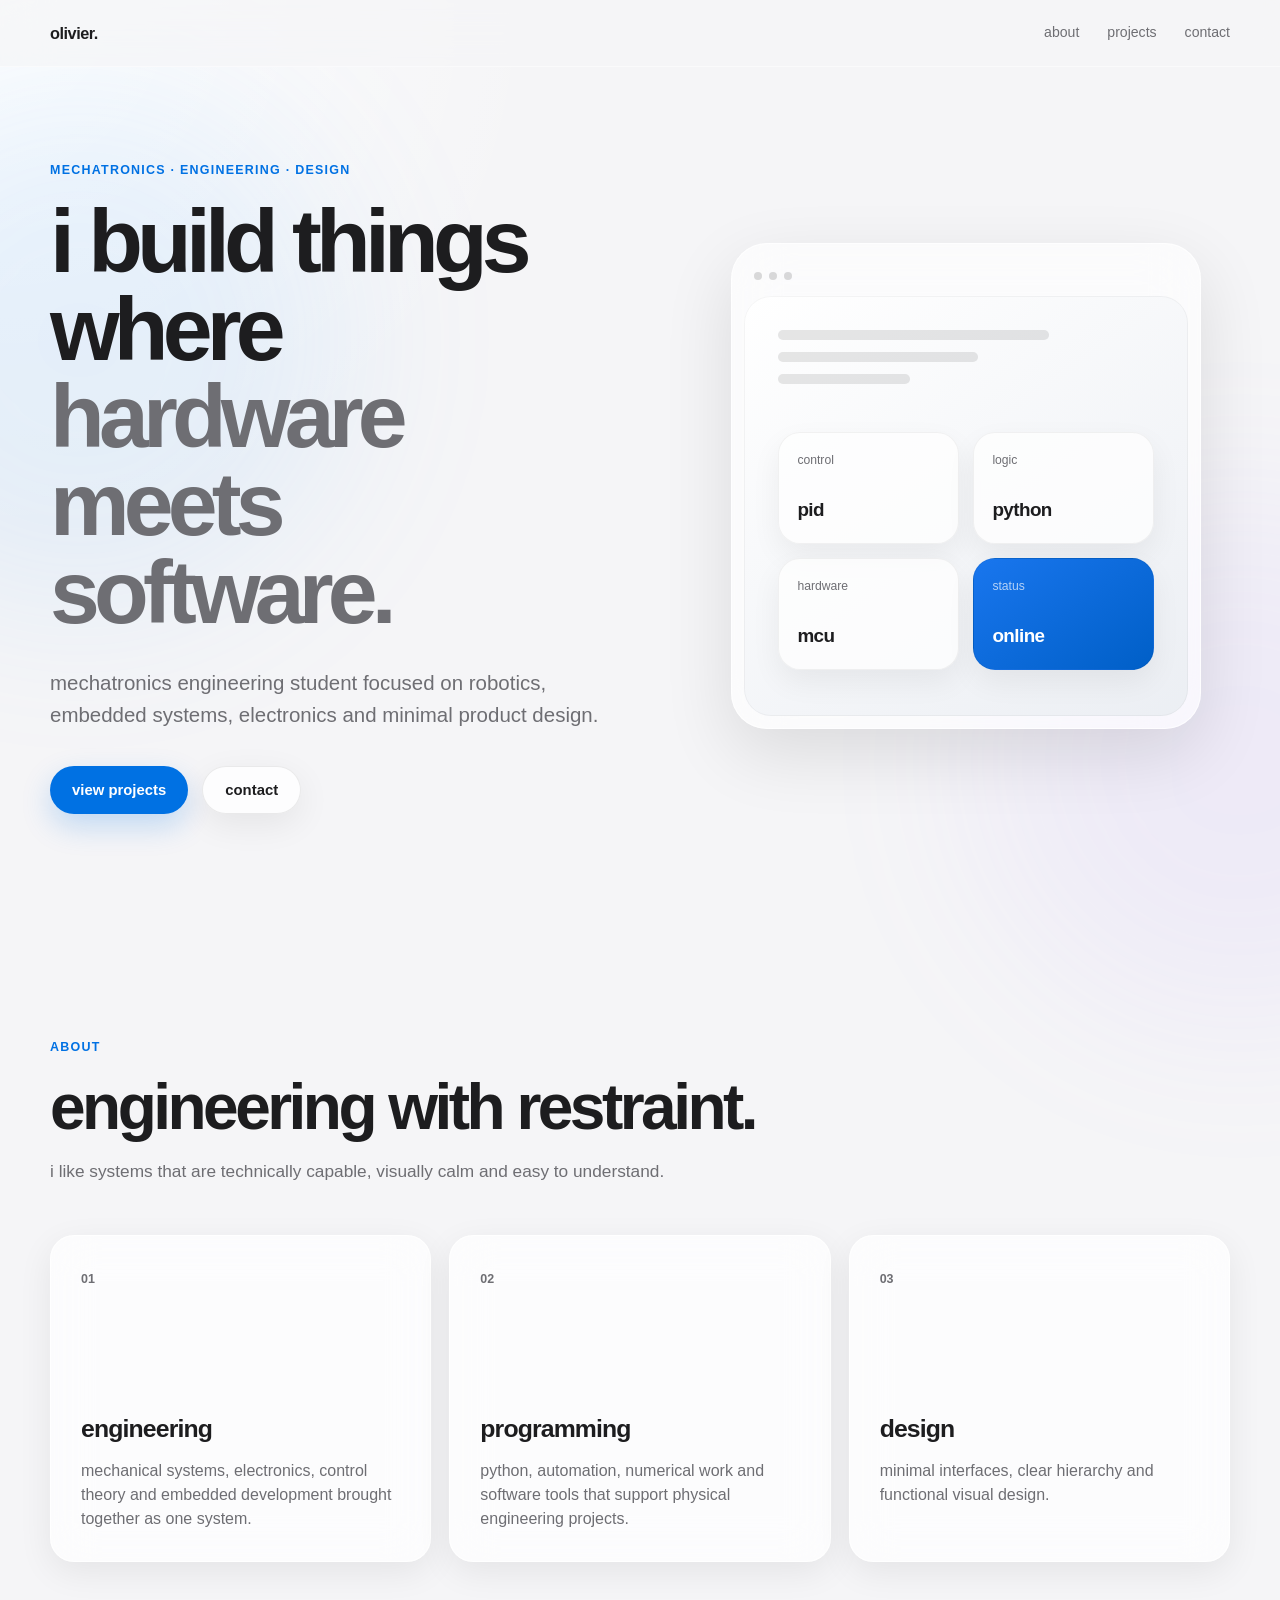
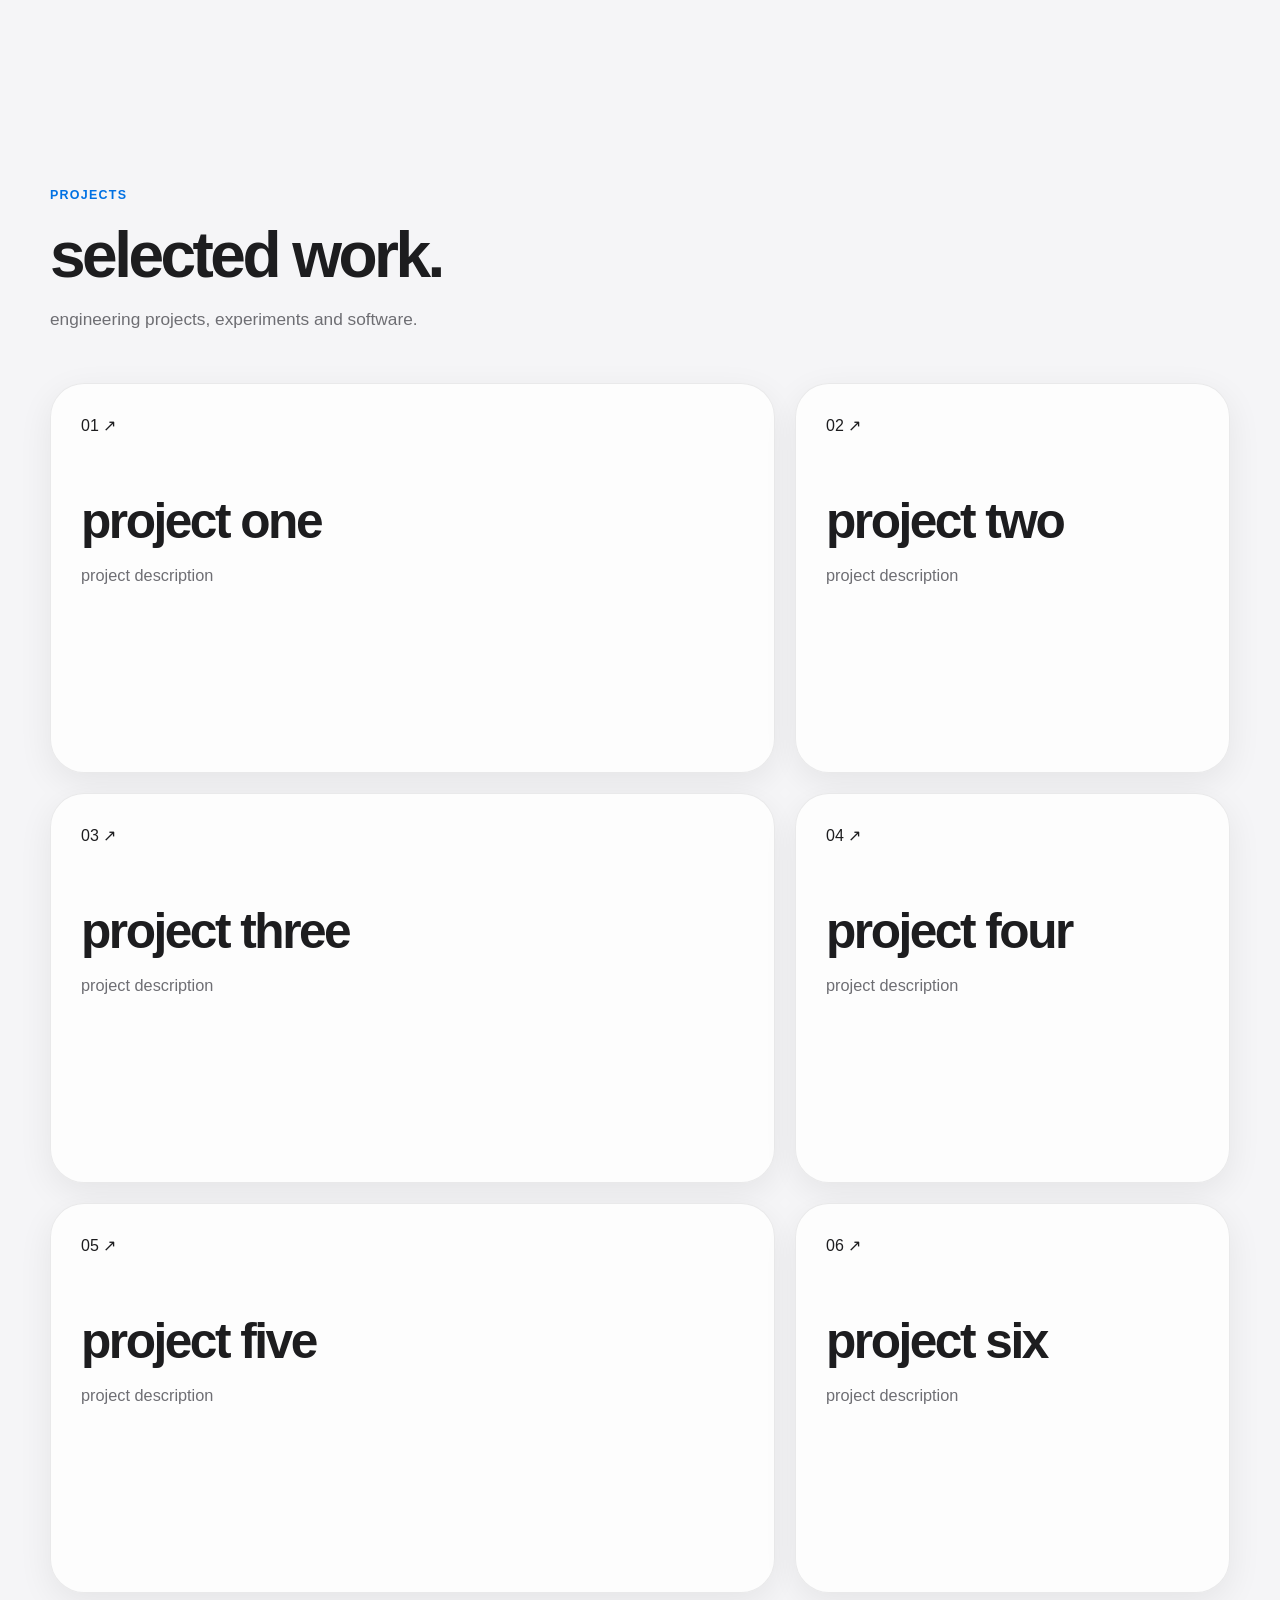
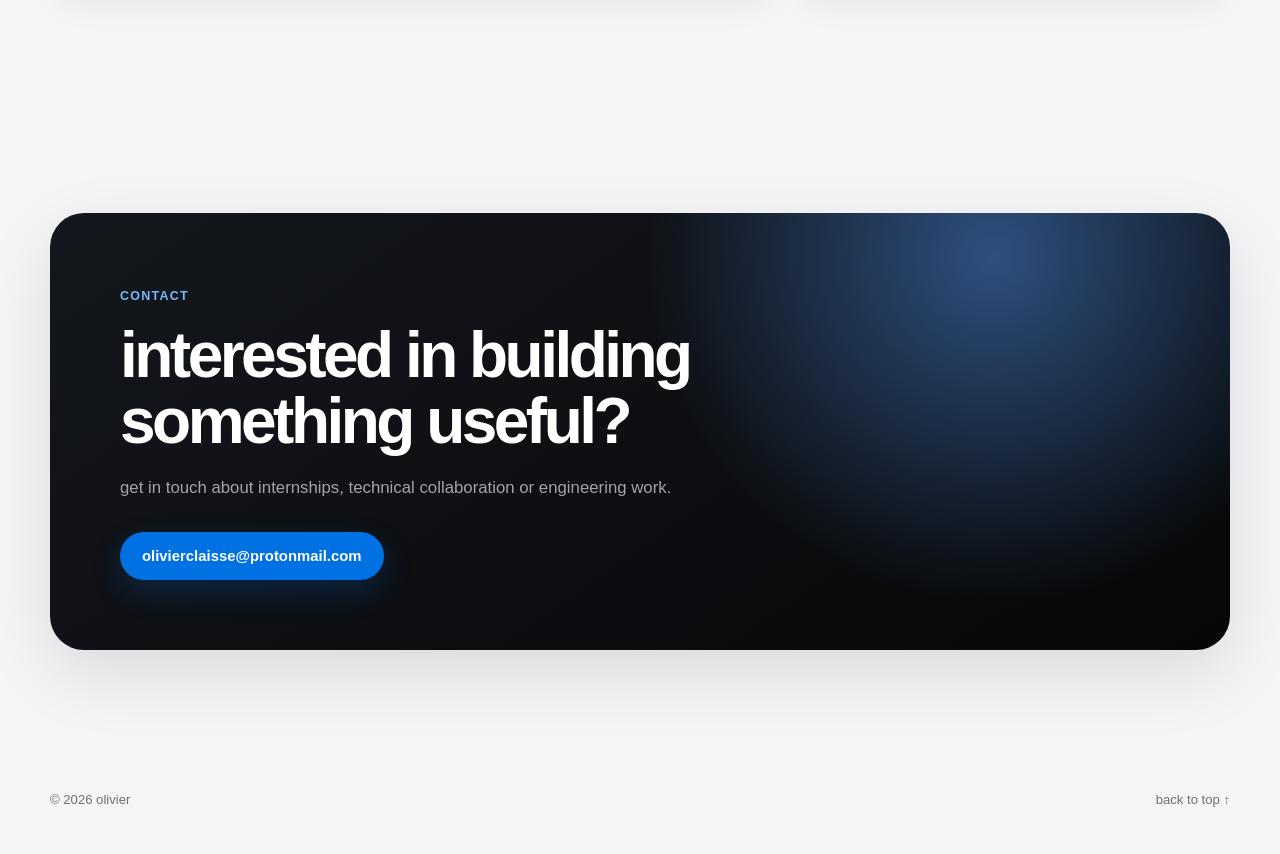
==== commit 5345da8b: "Update index.html" ====
--- a/index.html
+++ b/index.html
@@ -1,269 +1,560 @@
 <!DOCTYPE html>
 <html lang="en">
 <head>
-  <meta charset="UTF-8" />
-  <meta name="viewport" content="width=device-width, initial-scale=1.0" />
-  <meta name="description" content="Personal portfolio website" />
-  <title>Olivier | Portfolio</title>
-  <link rel="stylesheet" href="styles.css" />
+  <meta charset="UTF-8">
+  <meta name="viewport" content="width=device-width, initial-scale=1.0">
+  <meta name="description" content="olivier claisse portfolio">
+  <title>olivier | portfolio</title>
+
+  <link rel="stylesheet" href="styles.css">
 </head>
 
 <body>
+
   <div class="ambient ambient-one"></div>
   <div class="ambient ambient-two"></div>
 
+
   <header class="site-header">
-    <nav class="nav container" aria-label="Primary navigation">
-      <a class="brand" href="#home">Olivier.</a>
+
+    <nav class="nav container">
+
+      <a class="brand" href="#home">
+        olivier.
+      </a>
 
       <div class="nav-links">
-        <a href="#about">About</a>
-        <a href="#work">Projects</a>
-        <a href="#skills">Skills</a>
-        <a href="#contact">Contact</a>
-      </div>
+
+        <a href="#about">
+          about
+        </a>
+
+        <a href="#projects">
+          projects
+        </a>
+
+        <a href="#contact">
+          contact
+        </a>
+
+      </div>
+
     </nav>
+
   </header>
 
+
+
   <main>
+
+
+    <!-- hero -->
+
     <section class="hero container" id="home">
-      <div class="hero-copy reveal">
-        <span class="eyebrow">Mechatronics · Engineering · Design</span>
+
+      <div class="hero-copy">
+
+        <span class="eyebrow">
+          mechatronics · engineering · design
+        </span>
+
         <h1>
-          I build things where
-          <span>hardware meets software.</span>
+          i build things where
+          <span>
+            hardware meets software.
+          </span>
         </h1>
 
         <p class="hero-text">
-          Mechatronics engineering student focused on robotics, embedded systems,
-          electronics and minimal product design.
+          mechatronics engineering student focused on robotics,
+          embedded systems, electronics and minimal product design.
         </p>
 
-        <div class="hero-flow" aria-hidden="true"><span></span></div>
-
         <div class="hero-actions">
-          <a class="button button-primary" href="#work">View projects</a>
-          <a class="button button-secondary" href="#contact">Contact me</a>
+
+          <a
+            class="button button-primary"
+            href="#projects"
+          >
+            view projects
+          </a>
+
+          <a
+            class="button button-secondary"
+            href="#contact"
+          >
+            contact
+          </a>
+
         </div>
-      </div>
-
-      <div class="hero-visual reveal delay-one" aria-hidden="true">
+
+      </div>
+
+
+
+      <div class="hero-visual">
+
         <div class="device-card">
+
           <div class="device-topbar">
             <span></span>
             <span></span>
             <span></span>
           </div>
 
+
           <div class="device-screen">
+
             <div class="code-line line-wide"></div>
             <div class="code-line line-medium"></div>
             <div class="code-line line-short"></div>
 
-            <div class="signal-row" aria-hidden="true">
-              <span></span><span></span><span></span><span></span><span></span>
+
+            <div class="system-grid">
+
+              <div class="system-tile">
+
+                <span class="tile-label">
+                  control
+                </span>
+
+                <strong>
+                  pid
+                </strong>
+
+              </div>
+
+
+              <div class="system-tile">
+
+                <span class="tile-label">
+                  logic
+                </span>
+
+                <strong>
+                  python
+                </strong>
+
+              </div>
+
+
+              <div class="system-tile">
+
+                <span class="tile-label">
+                  hardware
+                </span>
+
+                <strong>
+                  mcu
+                </strong>
+
+              </div>
+
+
+              <div class="system-tile accent-tile">
+
+                <span class="tile-label">
+                  status
+                </span>
+
+                <strong>
+                  online
+                </strong>
+
+              </div>
+
             </div>
 
-            <div class="system-grid">
-              <div class="system-tile">
-                <span class="tile-label">Control</span>
-                <strong>PID</strong>
-              </div>
-
-              <div class="system-tile">
-                <span class="tile-label">Logic</span>
-                <strong>Python</strong>
-              </div>
-
-              <div class="system-tile">
-                <span class="tile-label">Hardware</span>
-                <strong>MCU</strong>
-              </div>
-
-              <div class="system-tile accent-tile">
-                <span class="tile-label">Status</span>
-                <strong>Online</strong>
-              </div>
-            </div>
-          </div>
+          </div>
+
         </div>
-      </div>
+
+      </div>
+
     </section>
 
+
+
+    <!-- about -->
+
     <section class="section container" id="about">
-      <div class="section-heading reveal">
-        <span class="eyebrow">About</span>
-        <h2>Engineering with restraint.</h2>
+
+      <div class="section-heading">
+
+        <span class="eyebrow">
+          about
+        </span>
+
+        <h2>
+          engineering with restraint.
+        </h2>
+
         <p>
-          I like systems that are technically capable, visually calm and easy to
-          understand.
+          i like systems that are technically capable,
+          visually calm and easy to understand.
         </p>
-      </div>
+
+      </div>
+
 
       <div class="about-grid">
-        <article class="glass-card feature-card reveal">
-          <div class="icon-badge" aria-hidden="true">
-            <svg viewBox="0 0 24 24">
-              <path d="M12 3v3M12 18v3M3 12h3M18 12h3M5.64 5.64l2.12 2.12M16.24 16.24l2.12 2.12M18.36 5.64l-2.12 2.12M7.76 16.24l-2.12 2.12"/>
-              <circle cx="12" cy="12" r="4.2"/>
-            </svg>
-          </div>
-          <span class="card-number">01</span>
-          <h3>Engineering</h3>
+
+
+        <article class="glass-card feature-card">
+
+          <span class="card-number">
+            01
+          </span>
+
+          <h3>
+            engineering
+          </h3>
+
           <p>
-            Mechanical systems, electronics, control theory and embedded
-            development brought together as one system.
+            mechanical systems, electronics, control theory
+            and embedded development brought together as one system.
           </p>
+
         </article>
 
-        <article class="glass-card feature-card reveal delay-one">
-          <div class="icon-badge" aria-hidden="true">
-            <svg viewBox="0 0 24 24">
-              <path d="M8 7 3.5 12 8 17M16 7l4.5 5-4.5 5M14 4l-4 16"/>
-            </svg>
-          </div>
-          <span class="card-number">02</span>
-          <h3>Programming</h3>
+
+
+        <article class="glass-card feature-card">
+
+          <span class="card-number">
+            02
+          </span>
+
+          <h3>
+            programming
+          </h3>
+
           <p>
-            Python, automation, numerical work and software tools that support
-            physical engineering projects.
+            python, automation, numerical work and software tools
+            that support physical engineering projects.
           </p>
+
         </article>
 
-        <article class="glass-card feature-card reveal delay-two">
-          <div class="icon-badge" aria-hidden="true">
-            <svg viewBox="0 0 24 24">
-              <path d="M4 18.5V6.8L9.2 4l5.6 2.8L20 4v11.7L14.8 20l-5.6-2.8L4 18.5Z"/>
-              <path d="M9.2 4v13.2M14.8 6.8V20"/>
-            </svg>
-          </div>
-          <span class="card-number">03</span>
-          <h3>Design</h3>
+
+
+        <article class="glass-card feature-card">
+
+          <span class="card-number">
+            03
+          </span>
+
+          <h3>
+            design
+          </h3>
+
           <p>
-            Minimal interfaces, clear hierarchy and functional visual design
-            inspired by industrial design principles.
+            minimal interfaces, clear hierarchy and functional
+            visual design.
           </p>
+
         </article>
-      </div>
+
+
+      </div>
+
     </section>
 
-    <section class="section container" id="work">
-      <div class="section-heading reveal">
-        <span class="eyebrow">Selected work</span>
-        <h2>Projects built around real systems.</h2>
-      </div>
+
+
+    <!-- projects -->
+
+    <section class="section container" id="projects">
+
+      <div class="section-heading">
+
+        <span class="eyebrow">
+          projects
+        </span>
+
+        <h2>
+          selected work.
+        </h2>
+
+        <p>
+          engineering projects, experiments and software.
+        </p>
+
+      </div>
+
+
 
       <div class="project-grid">
-        <article class="project-card project-large reveal">
-          <div class="project-icon" aria-hidden="true">
-            <svg viewBox="0 0 24 24">
-              <rect x="5" y="5" width="14" height="14" rx="3"/>
-              <path d="M9 1v4M15 1v4M9 19v4M15 19v4M1 9h4M1 15h4M19 9h4M19 15h4"/>
-              <path d="M9 9h6v6H9z"/>
-            </svg>
-          </div>
-          <div class="project-meta">
-            <span>Embedded Systems</span>
-            <span>2026</span>
-          </div>
+
+
+        <!-- project 01 -->
+
+        <a
+          class="project-card"
+          href="project-01.html"
+        >
+
+          <div class="project-top">
+
+            <span class="project-number">
+              01
+            </span>
+
+            <span class="project-arrow">
+              ↗
+            </span>
+
+          </div>
+
 
           <div class="project-content">
-            <h3>Autonomous Sensor Platform</h3>
+
+            <h3>
+              project one
+            </h3>
+
             <p>
-              Modular sensing platform combining a microcontroller, data logging,
-              telemetry and a compact enclosure.
+              project description
             </p>
-          </div>
-
-          <div class="project-graphic">
-            <div class="orb"></div>
-            <div class="rings"></div>
-          </div>
-        </article>
-
-        <article class="project-card reveal delay-one">
-          <div class="project-icon" aria-hidden="true">
-            <svg viewBox="0 0 24 24">
-              <path d="M5 5h14v14H5z"/>
-              <path d="M8 9h8M8 12h5M8 15h7"/>
-            </svg>
-          </div>
-          <div class="project-meta">
-            <span>Software</span>
-            <span>Python</span>
-          </div>
+
+          </div>
+
+        </a>
+
+
+
+        <!-- project 02 -->
+
+        <a
+          class="project-card"
+          href="project-02.html"
+        >
+
+          <div class="project-top">
+
+            <span class="project-number">
+              02
+            </span>
+
+            <span class="project-arrow">
+              ↗
+            </span>
+
+          </div>
+
 
           <div class="project-content">
-            <h3>Engineering Toolkit</h3>
+
+            <h3>
+              project two
+            </h3>
+
             <p>
-              Small utilities for calculations, data processing and repetitive
-              technical workflows.
+              project description
             </p>
-          </div>
-        </article>
-
-        <article class="project-card dark-card reveal delay-two">
-          <div class="project-icon" aria-hidden="true">
-            <svg viewBox="0 0 24 24">
-              <circle cx="12" cy="12" r="3.5"/>
-              <path d="M12 2v3M12 19v3M2 12h3M19 12h3M5 5l2.2 2.2M16.8 16.8 19 19M19 5l-2.2 2.2M7.2 16.8 5 19"/>
-            </svg>
-          </div>
-          <div class="project-meta">
-            <span>Robotics</span>
-            <span>Prototype</span>
-          </div>
+
+          </div>
+
+        </a>
+
+
+
+        <!-- project 03 -->
+
+        <a
+          class="project-card"
+          href="project-03.html"
+        >
+
+          <div class="project-top">
+
+            <span class="project-number">
+              03
+            </span>
+
+            <span class="project-arrow">
+              ↗
+            </span>
+
+          </div>
+
 
           <div class="project-content">
-            <h3>Motion Control</h3>
+
+            <h3>
+              project three
+            </h3>
+
             <p>
-              Experimental control architecture for precise electromechanical
-              motion.
+              project description
             </p>
-          </div>
-        </article>
-      </div>
+
+          </div>
+
+        </a>
+
+
+
+        <!-- project 04 -->
+
+        <a
+          class="project-card"
+          href="project-04.html"
+        >
+
+          <div class="project-top">
+
+            <span class="project-number">
+              04
+            </span>
+
+            <span class="project-arrow">
+              ↗
+            </span>
+
+          </div>
+
+
+          <div class="project-content">
+
+            <h3>
+              project four
+            </h3>
+
+            <p>
+              project description
+            </p>
+
+          </div>
+
+        </a>
+
+
+
+        <!-- project 05 -->
+
+        <a
+          class="project-card"
+          href="project-05.html"
+        >
+
+          <div class="project-top">
+
+            <span class="project-number">
+              05
+            </span>
+
+            <span class="project-arrow">
+              ↗
+            </span>
+
+          </div>
+
+
+          <div class="project-content">
+
+            <h3>
+              project five
+            </h3>
+
+            <p>
+              project description
+            </p>
+
+          </div>
+
+        </a>
+
+
+
+        <!-- project 06 -->
+
+        <a
+          class="project-card"
+          href="project-06.html"
+        >
+
+          <div class="project-top">
+
+            <span class="project-number">
+              06
+            </span>
+
+            <span class="project-arrow">
+              ↗
+            </span>
+
+          </div>
+
+
+          <div class="project-content">
+
+            <h3>
+              project six
+            </h3>
+
+            <p>
+              project description
+            </p>
+
+          </div>
+
+        </a>
+
+
+      </div>
+
     </section>
 
-    <section class="section container" id="skills">
-      <div class="skills-panel reveal">
-        <div>
-          <span class="eyebrow">Capabilities</span>
-          <h2>Tools I work with.</h2>
-        </div>
-
-        <div class="skill-list">
-          <span>Python</span>
-          <span>Embedded Systems</span>
-          <span>Electronics</span>
-          <span>Control Systems</span>
-          <span>CAD</span>
-          <span>3D Printing</span>
-          <span>Linux</span>
-          <span>Rapid Prototyping</span>
-        </div>
-      </div>
+
+
+    <!-- contact -->
+
+    <section class="section container" id="contact">
+
+      <div class="contact-card">
+
+        <span class="eyebrow">
+          contact
+        </span>
+
+        <h2>
+          interested in building something useful?
+        </h2>
+
+        <p>
+          get in touch about internships,
+          technical collaboration or engineering work.
+        </p>
+
+        <a
+          class="button button-primary"
+          href="mailto:olivierclaisse@protonmail.com"
+        >
+          olivierclaisse@protonmail.com
+        </a>
+
+      </div>
+
     </section>
 
-    <section class="section container" id="contact">
-      <div class="contact-card reveal">
-        <span class="eyebrow">Contact</span>
-        <h2>Interested in building something useful?</h2>
-        <p>
-          I am open to engineering projects, internships and technical
-          collaborations.
-        </p>
-
-        <a class="button button-primary" href="mailto:hello@example.com">
-          hello@example.com
-        </a>
-      </div>
-    </section>
+
   </main>
 
+
+
   <footer class="footer container">
-    <span>© 2026 Olivier</span>
-    <a href="#home">Back to top ↑</a>
+
+    <span>
+      © 2026 olivier
+    </span>
+
+    <a href="#home">
+      back to top ↑
+    </a>
+
   </footer>
+
+
 </body>
 </html>
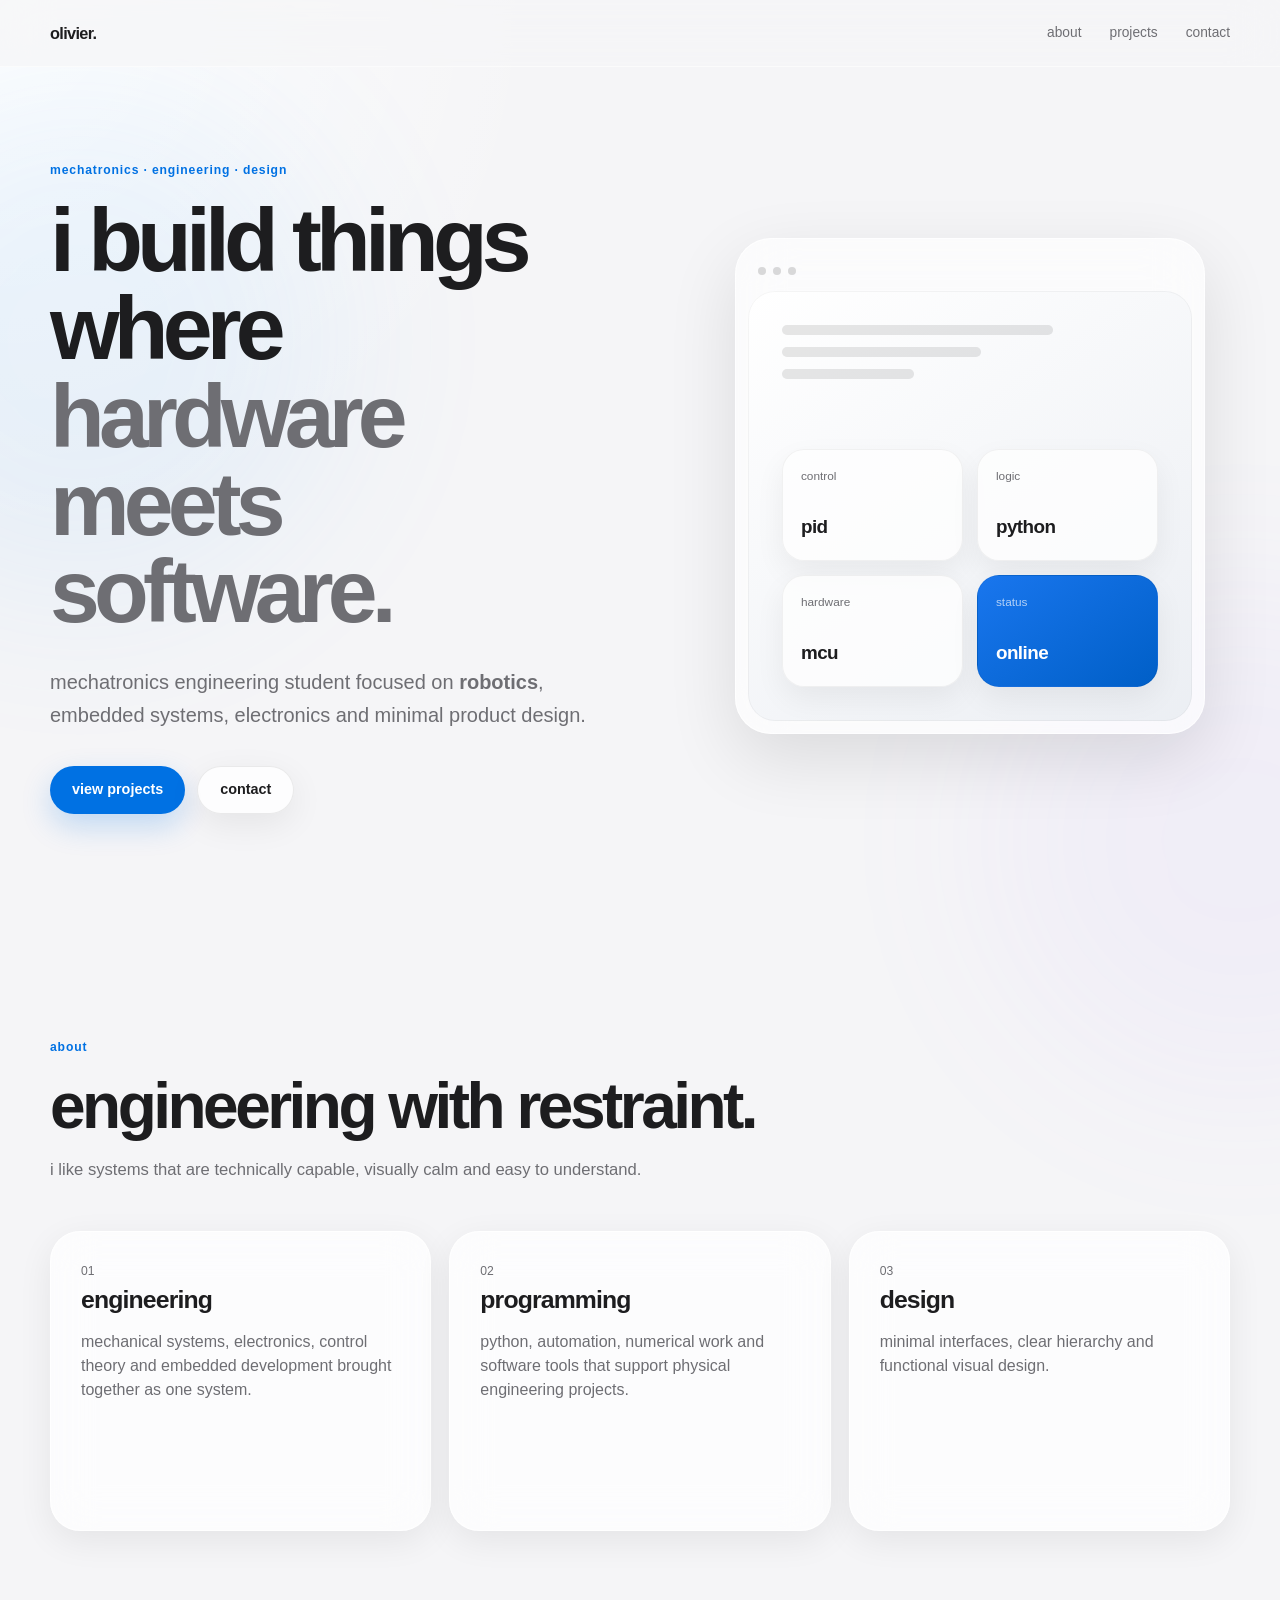
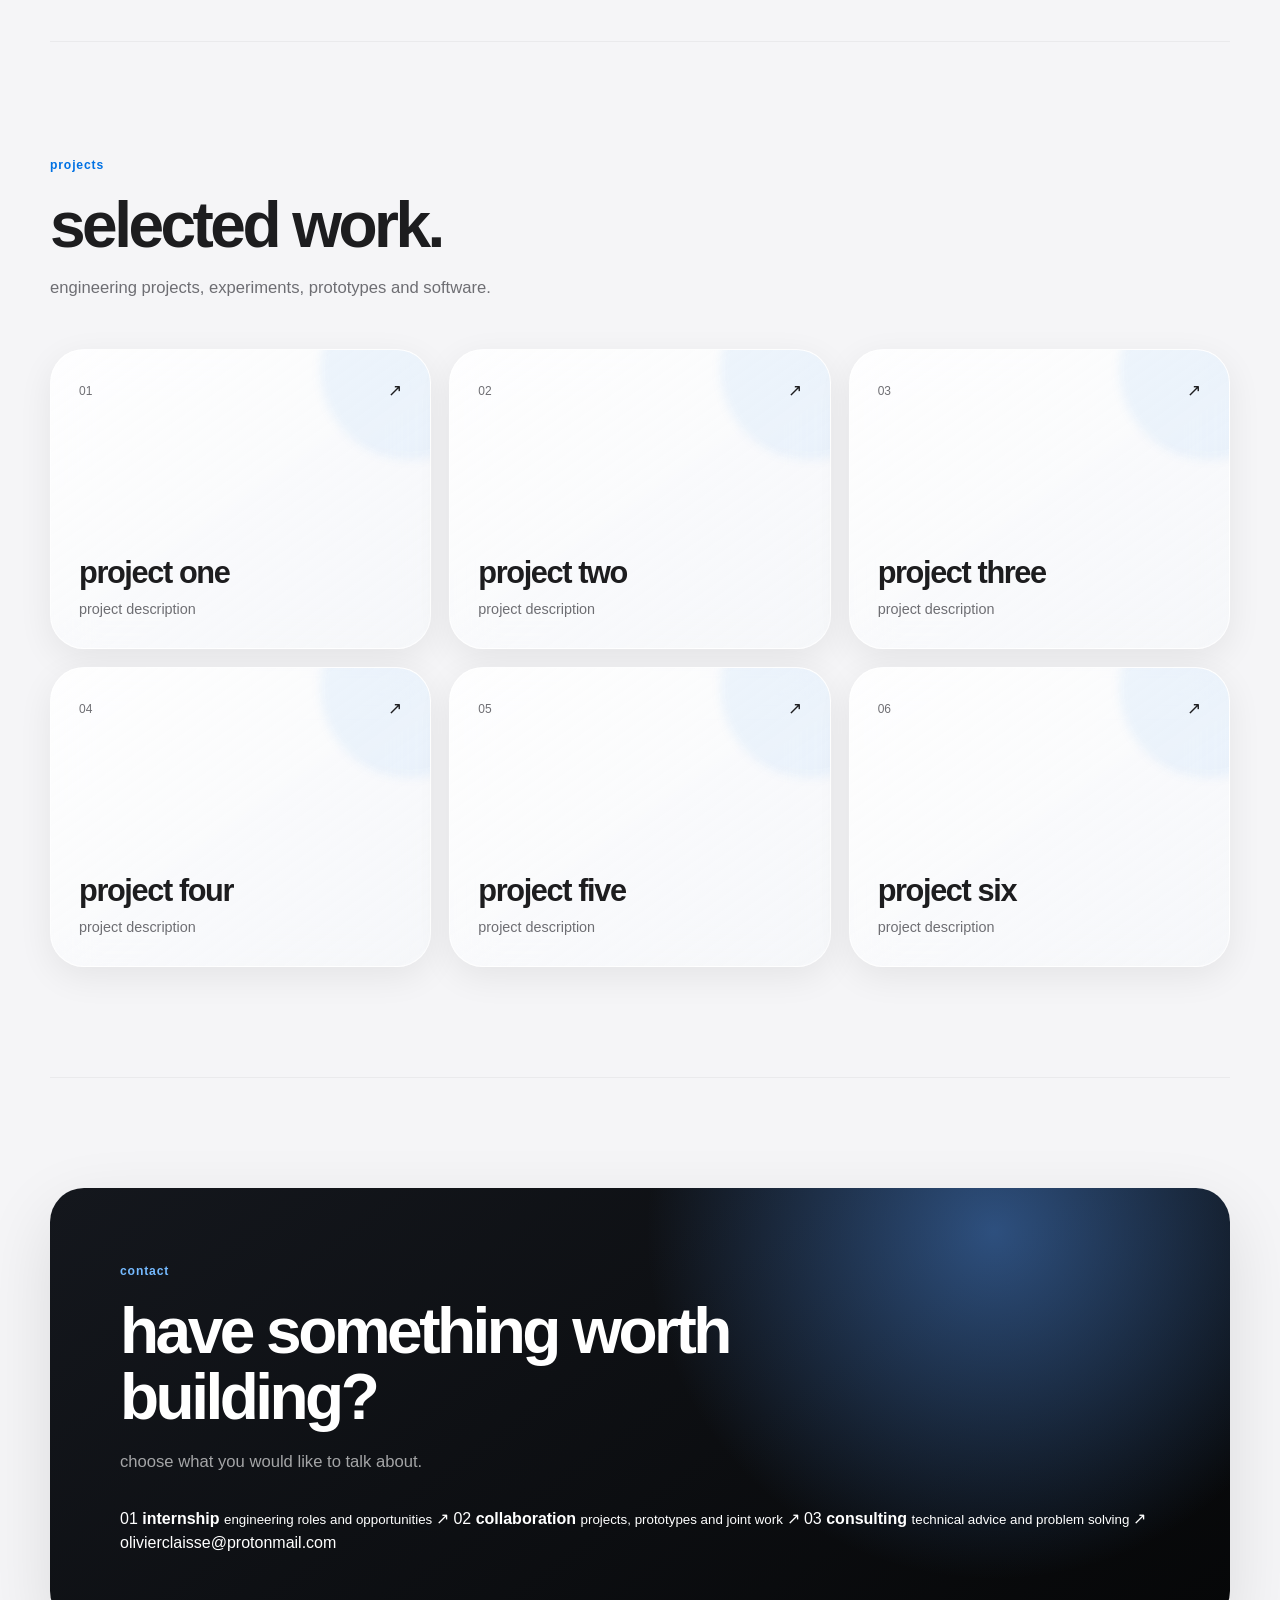
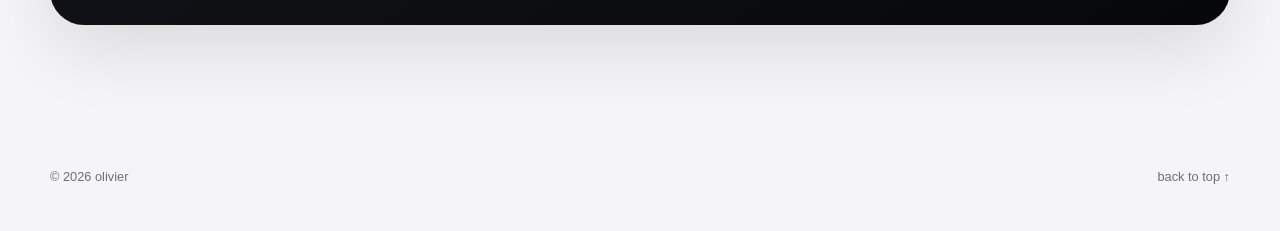
==== commit c762fd4f: "Improve HTML structure and accessibility features Refactor HTML structure for better readability and" ====
--- a/index.html
+++ b/index.html
@@ -1,28 +1,55 @@
 <!DOCTYPE html>
 <html lang="en">
+
 <head>
   <meta charset="UTF-8">
-  <meta name="viewport" content="width=device-width, initial-scale=1.0">
-  <meta name="description" content="olivier claisse portfolio">
+
+  <meta
+    name="viewport"
+    content="width=device-width, initial-scale=1.0"
+  >
+
+  <meta
+    name="description"
+    content="olivier claisse portfolio"
+  >
+
   <title>olivier | portfolio</title>
 
-  <link rel="stylesheet" href="styles.css">
+  <link
+    rel="stylesheet"
+    href="styles.css"
+  >
 </head>
 
+
 <body>
+
+
+  <!-- ambient background -->
 
   <div class="ambient ambient-one"></div>
   <div class="ambient ambient-two"></div>
 
 
+
+  <!-- navigation -->
+
   <header class="site-header">
 
-    <nav class="nav container">
-
-      <a class="brand" href="#home">
+    <nav
+      class="nav container"
+      aria-label="primary navigation"
+    >
+
+      <a
+        class="brand"
+        href="#home"
+      >
         olivier.
       </a>
 
+
       <div class="nav-links">
 
         <a href="#about">
@@ -48,9 +75,15 @@
   <main>
 
 
-    <!-- hero -->
-
-    <section class="hero container" id="home">
+    <!-- ======================================
+         hero
+    ======================================= -->
+
+    <section
+      class="hero container"
+      id="home"
+    >
+
 
       <div class="hero-copy">
 
@@ -58,17 +91,28 @@
           mechatronics · engineering · design
         </span>
 
+
         <h1>
+
           i build things where
+
           <span>
-            hardware meets software.
+            <strong>hardware</strong>
+            meets
+            <strong>software.</strong>
           </span>
+
         </h1>
 
+
         <p class="hero-text">
-          mechatronics engineering student focused on robotics,
+
+          mechatronics engineering student focused on
+          <strong>robotics</strong>,
           embedded systems, electronics and minimal product design.
+
         </p>
+
 
         <div class="hero-actions">
 
@@ -79,6 +123,7 @@
             view projects
           </a>
 
+
           <a
             class="button button-secondary"
             href="#contact"
@@ -92,25 +137,35 @@
 
 
 
+      <!-- hero visual -->
+
       <div class="hero-visual">
 
         <div class="device-card">
 
+
           <div class="device-topbar">
+
             <span></span>
             <span></span>
             <span></span>
+
           </div>
 
 
           <div class="device-screen">
 
+
             <div class="code-line line-wide"></div>
+
             <div class="code-line line-medium"></div>
+
             <div class="code-line line-short"></div>
 
 
+
             <div class="system-grid">
+
 
               <div class="system-tile">
 
@@ -125,6 +180,7 @@
               </div>
 
 
+
               <div class="system-tile">
 
                 <span class="tile-label">
@@ -138,6 +194,7 @@
               </div>
 
 
+
               <div class="system-tile">
 
                 <span class="tile-label">
@@ -151,6 +208,7 @@
               </div>
 
 
+
               <div class="system-tile accent-tile">
 
                 <span class="tile-label">
@@ -163,6 +221,7 @@
 
               </div>
 
+
             </div>
 
           </div>
@@ -171,13 +230,20 @@
 
       </div>
 
+
     </section>
 
 
 
-    <!-- about -->
-
-    <section class="section container" id="about">
+    <!-- ======================================
+         about
+    ======================================= -->
+
+    <section
+      class="section container"
+      id="about"
+    >
+
 
       <div class="section-heading">
 
@@ -185,20 +251,28 @@
           about
         </span>
 
+
         <h2>
-          engineering with restraint.
+          engineering with
+          <strong>restraint.</strong>
         </h2>
 
+
         <p>
+
           i like systems that are technically capable,
           visually calm and easy to understand.
+
         </p>
 
       </div>
 
 
+
       <div class="about-grid">
 
+
+        <!-- engineering -->
 
         <article class="glass-card feature-card">
 
@@ -206,18 +280,28 @@
             01
           </span>
 
-          <h3>
-            engineering
-          </h3>
-
-          <p>
-            mechanical systems, electronics, control theory
-            and embedded development brought together as one system.
-          </p>
+
+          <div class="feature-content">
+
+            <h3>
+              engineering
+            </h3>
+
+
+            <p>
+
+              mechanical systems, electronics, control theory
+              and embedded development brought together as one system.
+
+            </p>
+
+          </div>
 
         </article>
 
 
+
+        <!-- programming -->
 
         <article class="glass-card feature-card">
 
@@ -225,18 +309,28 @@
             02
           </span>
 
-          <h3>
-            programming
-          </h3>
-
-          <p>
-            python, automation, numerical work and software tools
-            that support physical engineering projects.
-          </p>
+
+          <div class="feature-content">
+
+            <h3>
+              programming
+            </h3>
+
+
+            <p>
+
+              python, automation, numerical work and software tools
+              that support physical engineering projects.
+
+            </p>
+
+          </div>
 
         </article>
 
 
+
+        <!-- design -->
 
         <article class="glass-card feature-card">
 
@@ -244,27 +338,42 @@
             03
           </span>
 
-          <h3>
-            design
-          </h3>
-
-          <p>
-            minimal interfaces, clear hierarchy and functional
-            visual design.
-          </p>
+
+          <div class="feature-content">
+
+            <h3>
+              design
+            </h3>
+
+
+            <p>
+
+              minimal interfaces, clear hierarchy and functional
+              visual design.
+
+            </p>
+
+          </div>
 
         </article>
 
 
       </div>
 
+
     </section>
 
 
 
-    <!-- projects -->
-
-    <section class="section container" id="projects">
+    <!-- ======================================
+         projects
+    ======================================= -->
+
+    <section
+      class="section container"
+      id="projects"
+    >
+
 
       <div class="section-heading">
 
@@ -272,12 +381,18 @@
           projects
         </span>
 
+
         <h2>
-          selected work.
+          selected
+          <strong>work.</strong>
         </h2>
 
+
         <p>
-          engineering projects, experiments and software.
+
+          engineering projects, experiments,
+          prototypes and software.
+
         </p>
 
       </div>
@@ -300,6 +415,7 @@
               01
             </span>
 
+
             <span class="project-arrow">
               ↗
             </span>
@@ -312,6 +428,7 @@
             <h3>
               project one
             </h3>
+
 
             <p>
               project description
@@ -336,6 +453,7 @@
               02
             </span>
 
+
             <span class="project-arrow">
               ↗
             </span>
@@ -348,6 +466,7 @@
             <h3>
               project two
             </h3>
+
 
             <p>
               project description
@@ -372,6 +491,7 @@
               03
             </span>
 
+
             <span class="project-arrow">
               ↗
             </span>
@@ -384,6 +504,7 @@
             <h3>
               project three
             </h3>
+
 
             <p>
               project description
@@ -408,6 +529,7 @@
               04
             </span>
 
+
             <span class="project-arrow">
               ↗
             </span>
@@ -420,6 +542,7 @@
             <h3>
               project four
             </h3>
+
 
             <p>
               project description
@@ -444,6 +567,7 @@
               05
             </span>
 
+
             <span class="project-arrow">
               ↗
             </span>
@@ -456,6 +580,7 @@
             <h3>
               project five
             </h3>
+
 
             <p>
               project description
@@ -480,6 +605,7 @@
               06
             </span>
 
+
             <span class="project-arrow">
               ↗
             </span>
@@ -493,6 +619,7 @@
               project six
             </h3>
 
+
             <p>
               project description
             </p>
@@ -504,44 +631,172 @@
 
       </div>
 
+
     </section>
 
 
 
-    <!-- contact -->
-
-    <section class="section container" id="contact">
+    <!-- ======================================
+         contact
+    ======================================= -->
+
+    <section
+      class="section container"
+      id="contact"
+    >
+
 
       <div class="contact-card">
+
 
         <span class="eyebrow">
           contact
         </span>
 
+
         <h2>
-          interested in building something useful?
+
+          have something worth
+
+          <strong>
+            building?
+          </strong>
+
         </h2>
 
+
         <p>
-          get in touch about internships,
-          technical collaboration or engineering work.
+
+          choose what you would like to talk about.
+
         </p>
 
+
+
+        <div class="contact-options">
+
+
+          <!-- internship -->
+
+          <a
+            class="contact-option"
+            href="mailto:olivierclaisse@protonmail.com?subject=internship"
+          >
+
+            <span class="contact-number">
+              01
+            </span>
+
+
+            <span class="contact-option-text">
+
+              <strong>
+                internship
+              </strong>
+
+              <small>
+                engineering roles and opportunities
+              </small>
+
+            </span>
+
+
+            <span class="contact-arrow">
+              ↗
+            </span>
+
+          </a>
+
+
+
+          <!-- collaboration -->
+
+          <a
+            class="contact-option"
+            href="mailto:olivierclaisse@protonmail.com?subject=collaboration"
+          >
+
+            <span class="contact-number">
+              02
+            </span>
+
+
+            <span class="contact-option-text">
+
+              <strong>
+                collaboration
+              </strong>
+
+              <small>
+                projects, prototypes and joint work
+              </small>
+
+            </span>
+
+
+            <span class="contact-arrow">
+              ↗
+            </span>
+
+          </a>
+
+
+
+          <!-- consulting -->
+
+          <a
+            class="contact-option"
+            href="mailto:olivierclaisse@protonmail.com?subject=consulting"
+          >
+
+            <span class="contact-number">
+              03
+            </span>
+
+
+            <span class="contact-option-text">
+
+              <strong>
+                consulting
+              </strong>
+
+              <small>
+                technical advice and problem solving
+              </small>
+
+            </span>
+
+
+            <span class="contact-arrow">
+              ↗
+            </span>
+
+          </a>
+
+
+        </div>
+
+
+
         <a
-          class="button button-primary"
+          class="contact-email"
           href="mailto:olivierclaisse@protonmail.com"
         >
           olivierclaisse@protonmail.com
         </a>
 
+
       </div>
 
+
     </section>
 
 
   </main>
 
 
+
+  <!-- footer -->
 
   <footer class="footer container">
 
@@ -549,6 +804,7 @@
       © 2026 olivier
     </span>
 
+
     <a href="#home">
       back to top ↑
     </a>
@@ -557,4 +813,5 @@
 
 
 </body>
+
 </html>
--- a/styles.css
+++ b/styles.css
@@ -1,41 +1,94 @@
-/* ---------- Base ---------- */
+/* =========================================
+   base
+========================================= */
 
 :root {
+
   --bg: #f5f5f7;
-  --surface: rgba(255, 255, 255, 0.72);
-  --surface-strong: #ffffff;
-  --text: #1d1d1f;
-  --muted: #6e6e73;
-  --line: rgba(0, 0, 0, 0.08);
-  --accent: #0071e3;
-  --accent-dark: #005bbb;
-
-  --shadow-sm: 0 10px 35px rgba(0, 0, 0, 0.07);
-  --shadow-md: 0 24px 70px rgba(0, 0, 0, 0.11);
-  --shadow-hover: 0 32px 90px rgba(0, 0, 0, 0.15);
-
-  --radius-md: 24px;
-  --radius-lg: 34px;
-  --max-width: 1180px;
-}
+
+  --surface:
+    rgba(255, 255, 255, 0.72);
+
+  --surface-strong:
+    #ffffff;
+
+  --text:
+    #1d1d1f;
+
+  --muted:
+    #6e6e73;
+
+  --line:
+    rgba(0, 0, 0, 0.08);
+
+  --accent:
+    #0071e3;
+
+  --accent-dark:
+    #005bbb;
+
+  --shadow-small:
+    0 10px 35px
+    rgba(0, 0, 0, 0.07);
+
+  --shadow-medium:
+    0 24px 70px
+    rgba(0, 0, 0, 0.11);
+
+  --shadow-hover:
+    0 30px 80px
+    rgba(0, 0, 0, 0.14);
+
+  --max-width:
+    1180px;
+
+}
+
+
 
 * {
-  box-sizing: border-box;
-  margin: 0;
-  padding: 0;
-}
+
+  box-sizing:
+    border-box;
+
+  margin:
+    0;
+
+  padding:
+    0;
+
+}
+
+
 
 html {
-  scroll-behavior: smooth;
-}
+
+  scroll-behavior:
+    smooth;
+
+}
+
+
 
 body {
-  min-height: 100vh;
-  overflow-x: hidden;
-  color: var(--text);
-  background:
-    radial-gradient(circle at top left, rgba(255, 255, 255, 0.95), transparent 34rem),
+
+  min-height:
+    100vh;
+
+  overflow-x:
+    hidden;
+
+  color:
+    var(--text);
+
+  background:
+    radial-gradient(
+      circle at top left,
+      rgba(255, 255, 255, 0.95),
+      transparent 34rem
+    ),
     var(--bg);
+
   font-family:
     -apple-system,
     BlinkMacSystemFont,
@@ -44,769 +97,1483 @@
     "Helvetica Neue",
     Arial,
     sans-serif;
-  line-height: 1.5;
-  -webkit-font-smoothing: antialiased;
-}
+
+  line-height:
+    1.5;
+
+  -webkit-font-smoothing:
+    antialiased;
+
+}
+
+
 
 a {
-  color: inherit;
-  text-decoration: none;
-}
+
+  color:
+    inherit;
+
+  text-decoration:
+    none;
+
+}
+
+
 
 .container {
-  width: min(calc(100% - 40px), var(--max-width));
-  margin-inline: auto;
-}
-
-/* ---------- Ambient background ---------- */
+
+  width:
+    min(
+      calc(100% - 40px),
+      var(--max-width)
+    );
+
+  margin-inline:
+    auto;
+
+}
+
+
+
+/* =========================================
+   background
+========================================= */
 
 .ambient {
-  position: fixed;
-  z-index: -1;
-  width: 520px;
-  height: 520px;
-  border-radius: 50%;
-  filter: blur(90px);
-  opacity: 0.35;
-  pointer-events: none;
-  animation: ambientFloat 14s ease-in-out infinite alternate;
-}
+
+  position:
+    fixed;
+
+  z-index:
+    -1;
+
+  width:
+    520px;
+
+  height:
+    520px;
+
+  border-radius:
+    50%;
+
+  filter:
+    blur(90px);
+
+  opacity:
+    0.30;
+
+  pointer-events:
+    none;
+
+}
+
+
 
 .ambient-one {
-  top: 80px;
-  left: -180px;
-  background: rgba(94, 179, 255, 0.35);
-}
+
+  top:
+    80px;
+
+  left:
+    -180px;
+
+  background:
+    rgba(94, 179, 255, 0.32);
+
+}
+
+
 
 .ambient-two {
-  top: 500px;
-  right: -220px;
-  background: rgba(173, 135, 255, 0.25);
-  animation-delay: -5s;
-}
-
-/* ---------- Navigation ---------- */
+
+  top:
+    580px;
+
+  right:
+    -220px;
+
+  background:
+    rgba(173, 135, 255, 0.20);
+
+}
+
+
+
+/* =========================================
+   navigation
+========================================= */
 
 .site-header {
-  position: sticky;
-  top: 0;
-  z-index: 100;
-  border-bottom: 1px solid rgba(255, 255, 255, 0.5);
-  background: rgba(245, 245, 247, 0.7);
-  backdrop-filter: blur(24px) saturate(180%);
-  -webkit-backdrop-filter: blur(24px) saturate(180%);
-}
+
+  position:
+    sticky;
+
+  top:
+    0;
+
+  z-index:
+    100;
+
+  border-bottom:
+    1px solid
+    rgba(255, 255, 255, 0.5);
+
+  background:
+    rgba(245, 245, 247, 0.72);
+
+  backdrop-filter:
+    blur(24px)
+    saturate(180%);
+
+  -webkit-backdrop-filter:
+    blur(24px)
+    saturate(180%);
+
+}
+
+
 
 .nav {
-  min-height: 66px;
-  display: flex;
-  align-items: center;
-  justify-content: space-between;
-}
+
+  min-height:
+    66px;
+
+  display:
+    flex;
+
+  align-items:
+    center;
+
+  justify-content:
+    space-between;
+
+  gap:
+    30px;
+
+}
+
+
 
 .brand {
-  font-size: 1.02rem;
-  font-weight: 700;
-  letter-spacing: -0.03em;
-}
+
+  font-size:
+    1.02rem;
+
+  font-weight:
+    720;
+
+  letter-spacing:
+    -0.04em;
+
+}
+
+
 
 .nav-links {
-  display: flex;
-  align-items: center;
-  gap: 28px;
-}
+
+  display:
+    flex;
+
+  align-items:
+    center;
+
+  gap:
+    28px;
+
+}
+
+
 
 .nav-links a {
-  color: var(--muted);
-  font-size: 0.88rem;
+
+  color:
+    var(--muted);
+
+  font-size:
+    0.86rem;
+
   transition:
     color 180ms ease,
     transform 180ms ease;
-}
+
+}
+
+
 
 .nav-links a:hover {
-  color: var(--text);
-  transform: translateY(-1px);
-}
-
-/* ---------- Hero ---------- */
+
+  color:
+    var(--text);
+
+  transform:
+    translateY(-1px);
+
+}
+
+
+
+/* =========================================
+   hero
+========================================= */
 
 .hero {
-  min-height: calc(100vh - 66px);
-  display: grid;
-  grid-template-columns: 1.05fr 0.95fr;
-  align-items: center;
-  gap: 70px;
-  padding-block: 90px 110px;
-}
+
+  min-height:
+    calc(100vh - 66px);
+
+  display:
+    grid;
+
+  grid-template-columns:
+    1.05fr 0.95fr;
+
+  align-items:
+    center;
+
+  gap:
+    clamp(
+      50px,
+      7vw,
+      85px
+    );
+
+  padding-block:
+    90px 110px;
+
+}
+
+
 
 .eyebrow {
-  display: inline-block;
-  margin-bottom: 18px;
-  color: var(--accent);
-  font-size: 0.78rem;
-  font-weight: 700;
-  letter-spacing: 0.1em;
-  text-transform: uppercase;
-}
+
+  display:
+    inline-block;
+
+  margin-bottom:
+    18px;
+
+  color:
+    var(--accent);
+
+  font-size:
+    0.76rem;
+
+  font-weight:
+    650;
+
+  letter-spacing:
+    0.07em;
+
+}
+
+
 
 .hero h1 {
-  max-width: 800px;
-  font-size: clamp(3.3rem, 7vw, 6.6rem);
-  line-height: 0.98;
-  letter-spacing: -0.065em;
-  font-weight: 750;
-}
+
+  max-width:
+    800px;
+
+  font-size:
+    clamp(
+      3.3rem,
+      7vw,
+      6.5rem
+    );
+
+  line-height:
+    0.98;
+
+  letter-spacing:
+    -0.065em;
+
+  font-weight:
+    730;
+
+}
+
+
 
 .hero h1 span {
-  display: block;
-  color: var(--muted);
-}
+
+  display:
+    block;
+
+  color:
+    var(--muted);
+
+}
+
+
 
 .hero-text {
-  max-width: 640px;
-  margin-top: 30px;
-  color: var(--muted);
-  font-size: clamp(1.08rem, 2vw, 1.28rem);
-  line-height: 1.6;
-}
+
+  max-width:
+    640px;
+
+  margin-top:
+    30px;
+
+  color:
+    var(--muted);
+
+  font-size:
+    clamp(
+      1.05rem,
+      2vw,
+      1.25rem
+    );
+
+  line-height:
+    1.65;
+
+}
+
+
 
 .hero-actions {
-  display: flex;
-  flex-wrap: wrap;
-  gap: 14px;
-  margin-top: 34px;
-}
-
-/* ---------- Buttons ---------- */
+
+  display:
+    flex;
+
+  flex-wrap:
+    wrap;
+
+  gap:
+    12px;
+
+  margin-top:
+    34px;
+
+}
+
+
+
+/* =========================================
+   buttons
+========================================= */
 
 .button {
-  min-height: 48px;
-  display: inline-flex;
-  align-items: center;
-  justify-content: center;
-  border-radius: 999px;
-  padding: 0 22px;
-  font-size: 0.93rem;
-  font-weight: 650;
+
+  min-height:
+    48px;
+
+  display:
+    inline-flex;
+
+  align-items:
+    center;
+
+  justify-content:
+    center;
+
+  padding:
+    0 22px;
+
+  border-radius:
+    999px;
+
+  font-size:
+    0.9rem;
+
+  font-weight:
+    650;
+
   transition:
     transform 180ms ease,
     box-shadow 180ms ease,
     background 180ms ease;
-}
+
+}
+
+
 
 .button:hover {
-  transform: translateY(-2px);
-}
+
+  transform:
+    translateY(-2px);
+
+}
+
+
 
 .button-primary {
-  color: white;
-  background: var(--accent);
-  box-shadow: 0 12px 30px rgba(0, 113, 227, 0.22);
-}
+
+  color:
+    white;
+
+  background:
+    var(--accent);
+
+  box-shadow:
+    0 12px 30px
+    rgba(0, 113, 227, 0.22);
+
+}
+
+
 
 .button-primary:hover {
-  background: var(--accent-dark);
-  box-shadow: 0 16px 38px rgba(0, 113, 227, 0.3);
-}
+
+  background:
+    var(--accent-dark);
+
+  box-shadow:
+    0 16px 38px
+    rgba(0, 113, 227, 0.30);
+
+}
+
+
 
 .button-secondary {
-  background: rgba(255, 255, 255, 0.8);
-  border: 1px solid var(--line);
-  box-shadow: var(--shadow-sm);
-}
-
-/* ---------- Hero visual ---------- */
+
+  border:
+    1px solid var(--line);
+
+  background:
+    rgba(255, 255, 255, 0.8);
+
+  box-shadow:
+    var(--shadow-small);
+
+}
+
+
+
+/* =========================================
+   hero visual
+========================================= */
 
 .hero-visual {
-  display: flex;
-  justify-content: center;
-}
+
+  display:
+    flex;
+
+  justify-content:
+    center;
+
+}
+
+
 
 .device-card {
-  width: min(100%, 470px);
-  padding: 12px;
-  border: 1px solid rgba(255, 255, 255, 0.75);
-  border-radius: 36px;
-  background: rgba(255, 255, 255, 0.62);
-  box-shadow: var(--shadow-md);
-  backdrop-filter: blur(28px) saturate(150%);
-  -webkit-backdrop-filter: blur(28px) saturate(150%);
-  animation: deviceFloat 6s ease-in-out infinite;
-}
+
+  width:
+    min(
+      100%,
+      470px
+    );
+
+  padding:
+    12px;
+
+  border:
+    1px solid
+    rgba(255, 255, 255, 0.75);
+
+  border-radius:
+    36px;
+
+  background:
+    rgba(255, 255, 255, 0.62);
+
+  box-shadow:
+    var(--shadow-medium);
+
+  backdrop-filter:
+    blur(28px)
+    saturate(150%);
+
+  -webkit-backdrop-filter:
+    blur(28px)
+    saturate(150%);
+
+}
+
+
 
 .device-topbar {
-  height: 40px;
-  display: flex;
-  align-items: center;
-  gap: 7px;
-  padding-inline: 10px;
-}
+
+  height:
+    40px;
+
+  display:
+    flex;
+
+  align-items:
+    center;
+
+  gap:
+    7px;
+
+  padding-inline:
+    10px;
+
+}
+
+
 
 .device-topbar span {
-  width: 8px;
-  height: 8px;
-  border-radius: 50%;
-  background: rgba(29, 29, 31, 0.16);
-}
+
+  width:
+    8px;
+
+  height:
+    8px;
+
+  border-radius:
+    50%;
+
+  background:
+    rgba(29, 29, 31, 0.16);
+
+}
+
+
 
 .device-screen {
-  min-height: 420px;
-  padding: 34px;
-  overflow: hidden;
-  border-radius: 27px;
-  background:
-    linear-gradient(145deg, rgba(255, 255, 255, 0.98), rgba(235, 238, 243, 0.98));
-  box-shadow: inset 0 0 0 1px rgba(0, 0, 0, 0.04);
-}
+
+  min-height:
+    420px;
+
+  padding:
+    34px;
+
+  border-radius:
+    27px;
+
+  background:
+    linear-gradient(
+      145deg,
+      rgba(255, 255, 255, 0.98),
+      rgba(235, 238, 243, 0.98)
+    );
+
+  box-shadow:
+    inset 0 0 0 1px
+    rgba(0, 0, 0, 0.04);
+
+}
+
+
 
 .code-line {
-  height: 10px;
-  margin-bottom: 12px;
-  border-radius: 999px;
-  background: rgba(29, 29, 31, 0.11);
-}
+
+  height:
+    10px;
+
+  margin-bottom:
+    12px;
+
+  border-radius:
+    999px;
+
+  background:
+    rgba(29, 29, 31, 0.11);
+
+}
+
+
 
 .line-wide {
-  width: 72%;
-}
+
+  width:
+    72%;
+
+}
+
+
 
 .line-medium {
-  width: 53%;
-}
+
+  width:
+    53%;
+
+}
+
+
 
 .line-short {
-  width: 35%;
-}
+
+  width:
+    35%;
+
+}
+
+
 
 .system-grid {
-  display: grid;
-  grid-template-columns: repeat(2, 1fr);
-  gap: 14px;
-  margin-top: 48px;
-}
+
+  display:
+    grid;
+
+  grid-template-columns:
+    repeat(2, 1fr);
+
+  gap:
+    14px;
+
+  margin-top:
+    70px;
+
+}
+
+
 
 .system-tile {
-  min-height: 112px;
-  display: flex;
-  flex-direction: column;
-  justify-content: space-between;
-  padding: 18px;
-  border: 1px solid rgba(0, 0, 0, 0.05);
-  border-radius: 22px;
-  background: rgba(255, 255, 255, 0.74);
-  box-shadow: 0 12px 30px rgba(0, 0, 0, 0.06);
-  transition:
-    transform 200ms ease,
-    box-shadow 200ms ease;
-}
-
-.system-tile:hover {
-  transform: translateY(-4px);
-  box-shadow: 0 18px 42px rgba(0, 0, 0, 0.1);
-}
+
+  min-height:
+    112px;
+
+  display:
+    flex;
+
+  flex-direction:
+    column;
+
+  justify-content:
+    space-between;
+
+  padding:
+    18px;
+
+  border:
+    1px solid
+    rgba(0, 0, 0, 0.05);
+
+  border-radius:
+    22px;
+
+  background:
+    rgba(255, 255, 255, 0.74);
+
+  box-shadow:
+    0 12px 30px
+    rgba(0, 0, 0, 0.06);
+
+}
+
+
 
 .tile-label {
-  color: var(--muted);
-  font-size: 0.76rem;
-}
+
+  color:
+    var(--muted);
+
+  font-size:
+    0.74rem;
+
+}
+
+
 
 .system-tile strong {
-  font-size: 1.18rem;
-  letter-spacing: -0.03em;
-}
+
+  font-size:
+    1.18rem;
+
+  letter-spacing:
+    -0.03em;
+
+}
+
+
 
 .accent-tile {
-  color: white;
-  background: linear-gradient(145deg, #1976ee, #005fc7);
-}
+
+  color:
+    white;
+
+  background:
+    linear-gradient(
+      145deg,
+      #1976ee,
+      #005fc7
+    );
+
+}
+
+
 
 .accent-tile .tile-label {
-  color: rgba(255, 255, 255, 0.68);
-}
-
-/* ---------- Sections ---------- */
+
+  color:
+    rgba(255, 255, 255, 0.68);
+
+}
+
+
+
+/* =========================================
+   sections
+========================================= */
 
 .section {
-  padding-block: 110px;
-}
+
+  padding-block:
+    110px;
+
+}
+
+
+
+.section + .section {
+
+  border-top:
+    1px solid
+    rgba(0, 0, 0, 0.045);
+
+}
+
+
 
 .section-heading {
-  max-width: 760px;
-  margin-bottom: 50px;
-}
+
+  max-width:
+    760px;
+
+  margin-bottom:
+    48px;
+
+}
+
+
 
 .section-heading h2,
-.skills-panel h2,
 .contact-card h2 {
-  font-size: clamp(2.3rem, 5vw, 4.5rem);
-  line-height: 1.03;
-  letter-spacing: -0.055em;
-}
+
+  font-size:
+    clamp(
+      2.3rem,
+      5vw,
+      4.5rem
+    );
+
+  line-height:
+    1.03;
+
+  letter-spacing:
+    -0.055em;
+
+}
+
+
 
 .section-heading p {
-  max-width: 650px;
-  margin-top: 18px;
-  color: var(--muted);
-  font-size: 1.08rem;
-}
-
-/* ---------- Glass cards ---------- */
+
+  max-width:
+    640px;
+
+  margin-top:
+    18px;
+
+  color:
+    var(--muted);
+
+  font-size:
+    1.04rem;
+
+}
+
+
+
+/* =========================================
+   about
+========================================= */
 
 .about-grid {
-  display: grid;
-  grid-template-columns: repeat(3, 1fr);
-  gap: 18px;
-}
+
+  display:
+    grid;
+
+  grid-template-columns:
+    repeat(3, minmax(0, 1fr));
+
+  gap:
+    18px;
+
+}
+
+
 
 .glass-card {
-  border: 1px solid rgba(255, 255, 255, 0.75);
-  background: var(--surface);
-  box-shadow: var(--shadow-sm);
-  backdrop-filter: blur(22px) saturate(140%);
-  -webkit-backdrop-filter: blur(22px) saturate(140%);
-}
+
+  border:
+    1px solid
+    rgba(255, 255, 255, 0.75);
+
+  background:
+    var(--surface);
+
+  box-shadow:
+    var(--shadow-small);
+
+  backdrop-filter:
+    blur(22px)
+    saturate(140%);
+
+  -webkit-backdrop-filter:
+    blur(22px)
+    saturate(140%);
+
+}
+
+
 
 .feature-card {
-  min-height: 310px;
-  padding: 30px;
-  border-radius: var(--radius-md);
+
+  min-height:
+    300px;
+
+  display:
+    flex;
+
+  flex-direction:
+    column;
+
+  padding:
+    30px;
+
+  border-radius:
+    30px;
+
   transition:
     transform 220ms ease,
     box-shadow 220ms ease,
     background 220ms ease;
-}
+
+}
+
+
 
 .feature-card:hover {
-  transform: translateY(-8px);
-  background: rgba(255, 255, 255, 0.9);
-  box-shadow: var(--shadow-hover);
-}
+
+  transform:
+    translateY(-6px);
+
+  background:
+    rgba(255, 255, 255, 0.90);
+
+  box-shadow:
+    var(--shadow-hover);
+
+}
+
+
 
 .card-number {
-  color: var(--muted);
-  font-size: 0.78rem;
-  font-weight: 650;
-}
+
+  color:
+    var(--muted);
+
+  font-size:
+    0.76rem;
+
+}
+
+
 
 .feature-card h3 {
-  margin-top: 120px;
-  font-size: 1.55rem;
-  letter-spacing: -0.035em;
-}
+
+  margin-top:
+    auto;
+
+  font-size:
+    1.55rem;
+
+  letter-spacing:
+    -0.035em;
+
+}
+
+
 
 .feature-card p {
-  margin-top: 12px;
-  color: var(--muted);
-}
-
-/* ---------- Projects ---------- */
+
+  margin-top:
+    12px;
+
+  color:
+    var(--muted);
+
+}
+
+
+
+/* =========================================
+   projects
+========================================= */
 
 .project-grid {
-  display: grid;
-  grid-template-columns: 1.25fr 0.75fr;
-  gap: 20px;
-}
+
+  display:
+    grid;
+
+  grid-template-columns:
+    repeat(3, minmax(0, 1fr));
+
+  gap:
+    18px;
+
+}
+
+
 
 .project-card {
-  position: relative;
-  min-height: 390px;
-  overflow: hidden;
-  padding: 30px;
-  border: 1px solid var(--line);
-  border-radius: var(--radius-lg);
-  background: rgba(255, 255, 255, 0.78);
-  box-shadow: var(--shadow-sm);
+
+  position:
+    relative;
+
+  min-height:
+    300px;
+
+  display:
+    flex;
+
+  flex-direction:
+    column;
+
+  justify-content:
+    space-between;
+
+  overflow:
+    hidden;
+
+  padding:
+    28px;
+
+  border:
+    1px solid
+    rgba(255, 255, 255, 0.78);
+
+  border-radius:
+    34px;
+
+  background:
+    linear-gradient(
+      145deg,
+      rgba(255, 255, 255, 0.90),
+      rgba(245, 247, 250, 0.74)
+    );
+
+  box-shadow:
+    var(--shadow-small);
+
+  backdrop-filter:
+    blur(22px)
+    saturate(140%);
+
+  -webkit-backdrop-filter:
+    blur(22px)
+    saturate(140%);
+
   transition:
     transform 240ms ease,
-    box-shadow 240ms ease;
-}
+    box-shadow 240ms ease,
+    border-color 240ms ease;
+
+}
+
+
+
+.project-card::before {
+
+  content:
+    "";
+
+  position:
+    absolute;
+
+  width:
+    180px;
+
+  height:
+    180px;
+
+  right:
+    -70px;
+
+  top:
+    -70px;
+
+  border-radius:
+    50%;
+
+  background:
+    rgba(0, 113, 227, 0.06);
+
+  filter:
+    blur(5px);
+
+}
+
+
 
 .project-card:hover {
-  transform: translateY(-7px) scale(1.004);
-  box-shadow: var(--shadow-hover);
-}
-
-.project-large {
-  grid-row: span 2;
-  min-height: 800px;
-  background:
-    radial-gradient(circle at 75% 70%, rgba(44, 126, 255, 0.2), transparent 35%),
-    rgba(255, 255, 255, 0.83);
-}
-
-.project-meta {
-  display: flex;
-  justify-content: space-between;
-  color: var(--muted);
-  font-size: 0.8rem;
-  font-weight: 600;
-}
+
+  transform:
+    translateY(-7px);
+
+  border-color:
+    rgba(255, 255, 255, 1);
+
+  box-shadow:
+    var(--shadow-hover);
+
+}
+
+
+
+.project-top {
+
+  position:
+    relative;
+
+  z-index:
+    2;
+
+  display:
+    flex;
+
+  align-items:
+    center;
+
+  justify-content:
+    space-between;
+
+}
+
+
+
+.project-number {
+
+  color:
+    var(--muted);
+
+  font-size:
+    0.75rem;
+
+}
+
+
+
+.project-arrow {
+
+  font-size:
+    1.05rem;
+
+  transition:
+    transform 180ms ease;
+
+}
+
+
+
+.project-card:hover
+.project-arrow {
+
+  transform:
+    translate(3px, -3px);
+
+}
+
+
 
 .project-content {
-  position: relative;
-  z-index: 2;
-  max-width: 500px;
-  margin-top: 58px;
-}
+
+  position:
+    relative;
+
+  z-index:
+    2;
+
+}
+
+
 
 .project-content h3 {
-  font-size: clamp(2rem, 4vw, 3.1rem);
-  line-height: 1.04;
-  letter-spacing: -0.05em;
-}
+
+  font-size:
+    clamp(
+      1.7rem,
+      2.4vw,
+      2.2rem
+    );
+
+  line-height:
+    1.05;
+
+  letter-spacing:
+    -0.045em;
+
+}
+
+
 
 .project-content p {
-  margin-top: 16px;
-  color: var(--muted);
-  font-size: 1.02rem;
-}
-
-.project-graphic {
-  position: absolute;
-  inset: auto 0 0 0;
-  height: 55%;
-}
-
-.orb {
-  position: absolute;
-  left: 50%;
-  bottom: 70px;
-  width: 210px;
-  height: 210px;
-  transform: translateX(-50%);
-  border-radius: 50%;
-  background:
-    radial-gradient(circle at 35% 25%, #ffffff, #7db7ff 25%, #0969da 75%);
+
+  margin-top:
+    10px;
+
+  color:
+    var(--muted);
+
+  font-size:
+    0.9rem;
+
+}
+
+
+
+/* =========================================
+   contact
+========================================= */
+
+.contact-card {
+
+  overflow:
+    hidden;
+
+  padding:
+    clamp(
+      42px,
+      7vw,
+      70px
+    );
+
+  border-radius:
+    34px;
+
+  color:
+    white;
+
+  background:
+    radial-gradient(
+      circle at 80% 10%,
+      rgba(85, 157, 255, 0.46),
+      transparent 34%
+    ),
+    linear-gradient(
+      145deg,
+      #14171d,
+      #060708
+    );
+
   box-shadow:
-    0 30px 80px rgba(0, 93, 219, 0.3),
-    inset -25px -30px 50px rgba(0, 0, 0, 0.16);
-  animation: orbPulse 5s ease-in-out infinite;
-}
-
-.rings {
-  position: absolute;
-  left: 50%;
-  bottom: 30px;
-  width: 340px;
-  height: 130px;
-  transform: translateX(-50%) rotate(-8deg);
-  border: 1px solid rgba(0, 113, 227, 0.28);
-  border-radius: 50%;
-  box-shadow:
-    0 0 0 34px rgba(0, 113, 227, 0.055),
-    0 0 0 72px rgba(0, 113, 227, 0.025);
-}
-
-.dark-card {
-  color: white;
-  background:
-    radial-gradient(circle at 80% 20%, rgba(40, 95, 165, 0.35), transparent 45%),
-    #111216;
-}
-
-.dark-card .project-meta,
-.dark-card .project-content p {
-  color: rgba(255, 255, 255, 0.58);
-}
-
-/* ---------- Skills ---------- */
-
-.skills-panel {
-  display: grid;
-  grid-template-columns: 0.75fr 1.25fr;
-  gap: 50px;
-  padding: 54px;
-  border: 1px solid rgba(255, 255, 255, 0.76);
-  border-radius: var(--radius-lg);
-  background: rgba(255, 255, 255, 0.72);
-  box-shadow: var(--shadow-md);
-  backdrop-filter: blur(26px);
-  -webkit-backdrop-filter: blur(26px);
-}
-
-.skill-list {
-  display: flex;
-  flex-wrap: wrap;
-  align-content: center;
-  gap: 12px;
-}
-
-.skill-list span {
-  padding: 12px 16px;
-  border: 1px solid var(--line);
-  border-radius: 999px;
-  background: rgba(255, 255, 255, 0.84);
-  color: var(--muted);
-  font-size: 0.88rem;
-  box-shadow: 0 8px 22px rgba(0, 0, 0, 0.045);
-  transition:
-    transform 180ms ease,
-    color 180ms ease,
-    box-shadow 180ms ease;
-}
-
-.skill-list span:hover {
-  color: var(--text);
-  transform: translateY(-3px);
-  box-shadow: 0 12px 28px rgba(0, 0, 0, 0.08);
-}
-
-/* ---------- Contact ---------- */
-
-.contact-card {
-  overflow: hidden;
-  padding: 70px;
-  border-radius: var(--radius-lg);
-  color: white;
-  background:
-    radial-gradient(circle at 80% 10%, rgba(85, 157, 255, 0.46), transparent 34%),
-    linear-gradient(145deg, #14171d, #060708);
-  box-shadow: var(--shadow-md);
-}
+    var(--shadow-medium);
+
+}
+
+
 
 .contact-card .eyebrow {
-  color: #75baff;
-}
+
+  color:
+    #75baff;
+
+}
+
+
 
 .contact-card h2 {
-  max-width: 800px;
-}
+
+  max-width:
+    800px;
+
+}
+
+
 
 .contact-card p {
-  max-width: 620px;
-  margin: 20px 0 32px;
-  color: rgba(255, 255, 255, 0.62);
-  font-size: 1.05rem;
-}
-
-/* ---------- Footer ---------- */
+
+  max-width:
+    620px;
+
+  margin:
+    20px 0 32px;
+
+  color:
+    rgba(255, 255, 255, 0.62);
+
+  font-size:
+    1.04rem;
+
+}
+
+
+
+/* =========================================
+   footer
+========================================= */
 
 .footer {
-  display: flex;
-  justify-content: space-between;
-  gap: 20px;
-  padding-block: 30px 44px;
-  color: var(--muted);
-  font-size: 0.82rem;
-}
-
-.footer a:hover {
-  color: var(--text);
-}
-
-/* ---------- Animations ---------- */
-
-.reveal {
-  animation: revealUp 800ms cubic-bezier(0.2, 0.7, 0.2, 1) both;
-}
-
-.delay-one {
-  animation-delay: 120ms;
-}
-
-.delay-two {
-  animation-delay: 240ms;
-}
-
-@keyframes revealUp {
-  from {
-    opacity: 0;
-    transform: translateY(28px);
-  }
-
-  to {
-    opacity: 1;
-    transform: translateY(0);
-  }
-}
-
-@keyframes deviceFloat {
-  0%,
-  100% {
-    transform: translateY(0) rotate(-1deg);
-  }
-
-  50% {
-    transform: translateY(-14px) rotate(1deg);
-  }
-}
-
-@keyframes orbPulse {
-  0%,
-  100% {
-    transform: translateX(-50%) scale(1);
-  }
-
-  50% {
-    transform: translateX(-50%) scale(1.04);
-  }
-}
-
-@keyframes ambientFloat {
-  from {
-    transform: translate3d(0, 0, 0) scale(1);
-  }
-
-  to {
-    transform: translate3d(70px, 55px, 0) scale(1.12);
-  }
-}
-
-/* Scroll-driven reveal for supporting browsers */
-@supports (animation-timeline: view()) {
-  .section .reveal {
-    animation-name: scrollReveal;
-    animation-duration: 1ms;
-    animation-fill-mode: both;
-    animation-timeline: view();
-    animation-range: entry 5% cover 32%;
-  }
-
-  @keyframes scrollReveal {
-    from {
-      opacity: 0;
-      transform: translateY(36px) scale(0.985);
-    }
-
-    to {
-      opacity: 1;
-      transform: translateY(0) scale(1);
-    }
-  }
-}
-
-/* ---------- Responsive ---------- */
+
+  display:
+    flex;
+
+  align-items:
+    center;
+
+  justify-content:
+    space-between;
+
+  gap:
+    20px;
+
+  padding-block:
+    32px 44px;
+
+  color:
+    var(--muted);
+
+  font-size:
+    0.8rem;
+
+}
+
+
+
+/* =========================================
+   tablet
+========================================= */
 
 @media (max-width: 900px) {
+
   .hero {
-    grid-template-columns: 1fr;
-    min-height: auto;
-    gap: 70px;
-    padding-top: 90px;
-  }
-
-  .hero-copy {
-    max-width: 780px;
-  }
+
+    min-height:
+      auto;
+
+    grid-template-columns:
+      1fr;
+
+    gap:
+      70px;
+
+  }
+
+
 
   .hero-visual {
-    justify-content: flex-start;
-  }
+
+    justify-content:
+      flex-start;
+
+  }
+
+
 
   .about-grid {
-    grid-template-columns: 1fr;
-  }
+
+    grid-template-columns:
+      1fr;
+
+  }
+
+
+
+  .project-grid {
+
+    grid-template-columns:
+      repeat(2, minmax(0, 1fr));
+
+  }
+
+}
+
+
+
+/* =========================================
+   mobile
+========================================= */
+
+@media (max-width: 640px) {
+
+  .container {
+
+    width:
+      calc(100% - 28px);
+
+  }
+
+
+
+  .nav {
+
+    min-height:
+      58px;
+
+  }
+
+
+
+  .nav-links {
+
+    gap:
+      15px;
+
+  }
+
+
+
+  .nav-links a {
+
+    font-size:
+      0.74rem;
+
+  }
+
+
+
+  .hero {
+
+    padding-block:
+      70px 85px;
+
+  }
+
+
+
+  .hero h1 {
+
+    font-size:
+      clamp(
+        3rem,
+        16vw,
+        4.7rem
+      );
+
+  }
+
+
+
+  .device-screen {
+
+    min-height:
+      350px;
+
+    padding:
+      24px;
+
+  }
+
+
+
+  .system-grid {
+
+    margin-top:
+      45px;
+
+  }
+
+
+
+  .system-tile {
+
+    min-height:
+      95px;
+
+    padding:
+      14px;
+
+  }
+
+
+
+  .section {
+
+    padding-block:
+      78px;
+
+  }
+
+
+
+  .section-heading {
+
+    margin-bottom:
+      34px;
+
+  }
+
+
+
+  .project-grid {
+
+    grid-template-columns:
+      1fr;
+
+  }
+
+
+
+  .project-card {
+
+    min-height:
+      250px;
+
+    padding:
+      24px;
+
+    border-radius:
+      28px;
+
+  }
+
+
 
   .feature-card {
-    min-height: 240px;
-  }
-
-  .feature-card h3 {
-    margin-top: 70px;
-  }
-
-  .project-grid {
-    grid-template-columns: 1fr;
-  }
-
-  .project-large {
-    grid-row: auto;
-    min-height: 680px;
-  }
-
-  .skills-panel {
-    grid-template-columns: 1fr;
-  }
-}
-
-@media (max-width: 640px) {
-  .container {
-    width: min(calc(100% - 28px), var(--max-width));
-  }
-
-  .nav {
-    min-height: 58px;
-  }
-
-  .nav-links {
-    gap: 15px;
-  }
-
-  .nav-links a {
-    font-size: 0.76rem;
-  }
-
-  .nav-links a:nth-child(2),
-  .nav-links a:nth-child(3) {
-    display: none;
-  }
-
-  .hero {
-    padding-block: 70px 85px;
-  }
-
-  .hero h1 {
-    font-size: clamp(3rem, 16vw, 4.7rem);
-  }
-
-  .device-screen {
-    min-height: 350px;
-    padding: 24px;
-  }
-
-  .system-grid {
-    margin-top: 36px;
-  }
-
-  .system-tile {
-    min-height: 95px;
-    padding: 14px;
-  }
-
-  .section {
-    padding-block: 80px;
-  }
-
-  .section-heading {
-    margin-bottom: 32px;
-  }
-
-  .project-card,
-  .feature-card {
-    padding: 24px;
-  }
-
-  .project-large {
-    min-height: 610px;
-  }
-
-  .project-content {
-    margin-top: 42px;
-  }
-
-  .skills-panel {
-    padding: 30px;
-  }
+
+    min-height:
+      240px;
+
+    padding:
+      24px;
+
+  }
+
+
 
   .contact-card {
-    padding: 42px 28px;
-  }
+
+    padding:
+      42px 28px;
+
+    border-radius:
+      28px;
+
+  }
+
+
 
   .footer {
-    flex-direction: column;
-  }
-}
-
-/* ---------- Accessibility ---------- */
+
+    align-items:
+      flex-start;
+
+    flex-direction:
+      column;
+
+  }
+
+}
+
+
+
+/* =========================================
+   accessibility
+========================================= */
 
 @media (prefers-reduced-motion: reduce) {
-  *,
-  *::before,
-  *::after {
-    scroll-behavior: auto !important;
-    animation-duration: 0.001ms !important;
-    animation-iteration-count: 1 !important;
-    transition-duration: 0.001ms !important;
-  }
-}
+
+  * {
+
+    scroll-behavior:
+      auto !important;
+
+    transition-duration:
+      0.001ms !important;
+
+  }
+
+}
